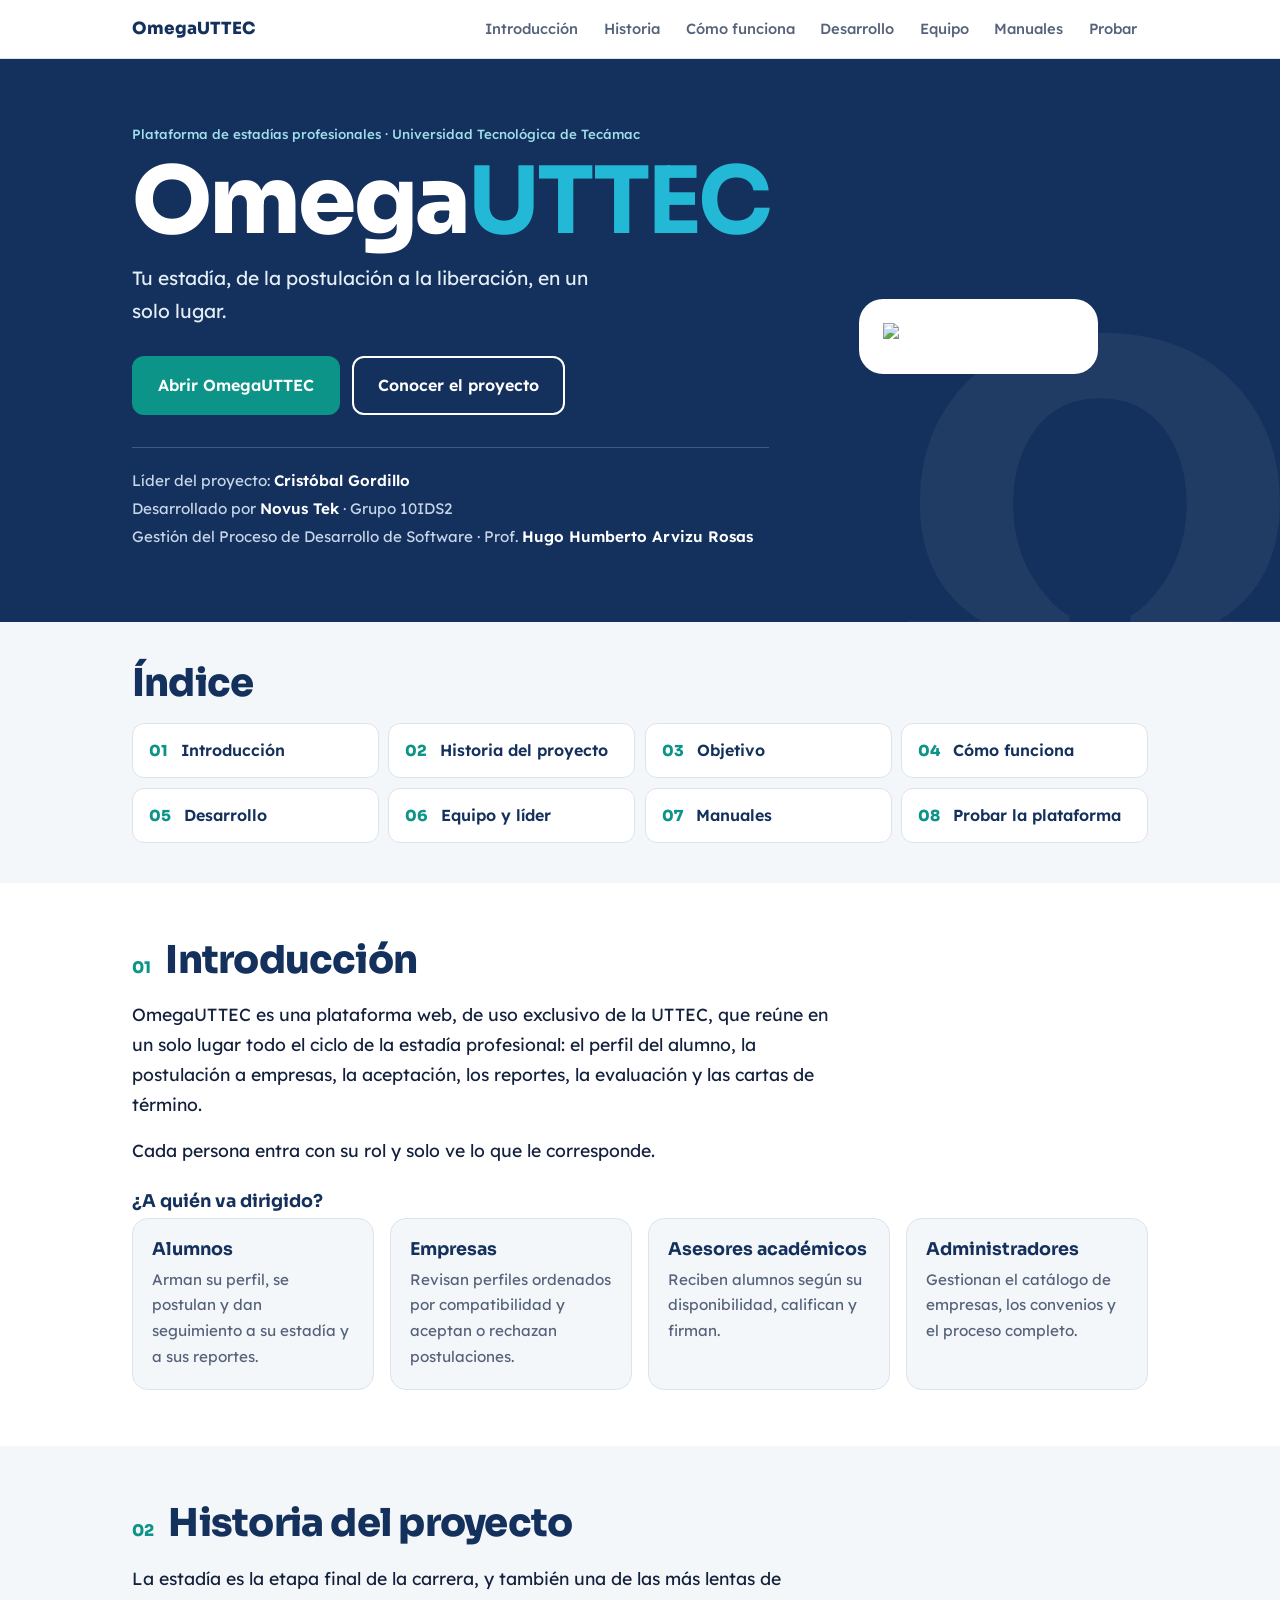
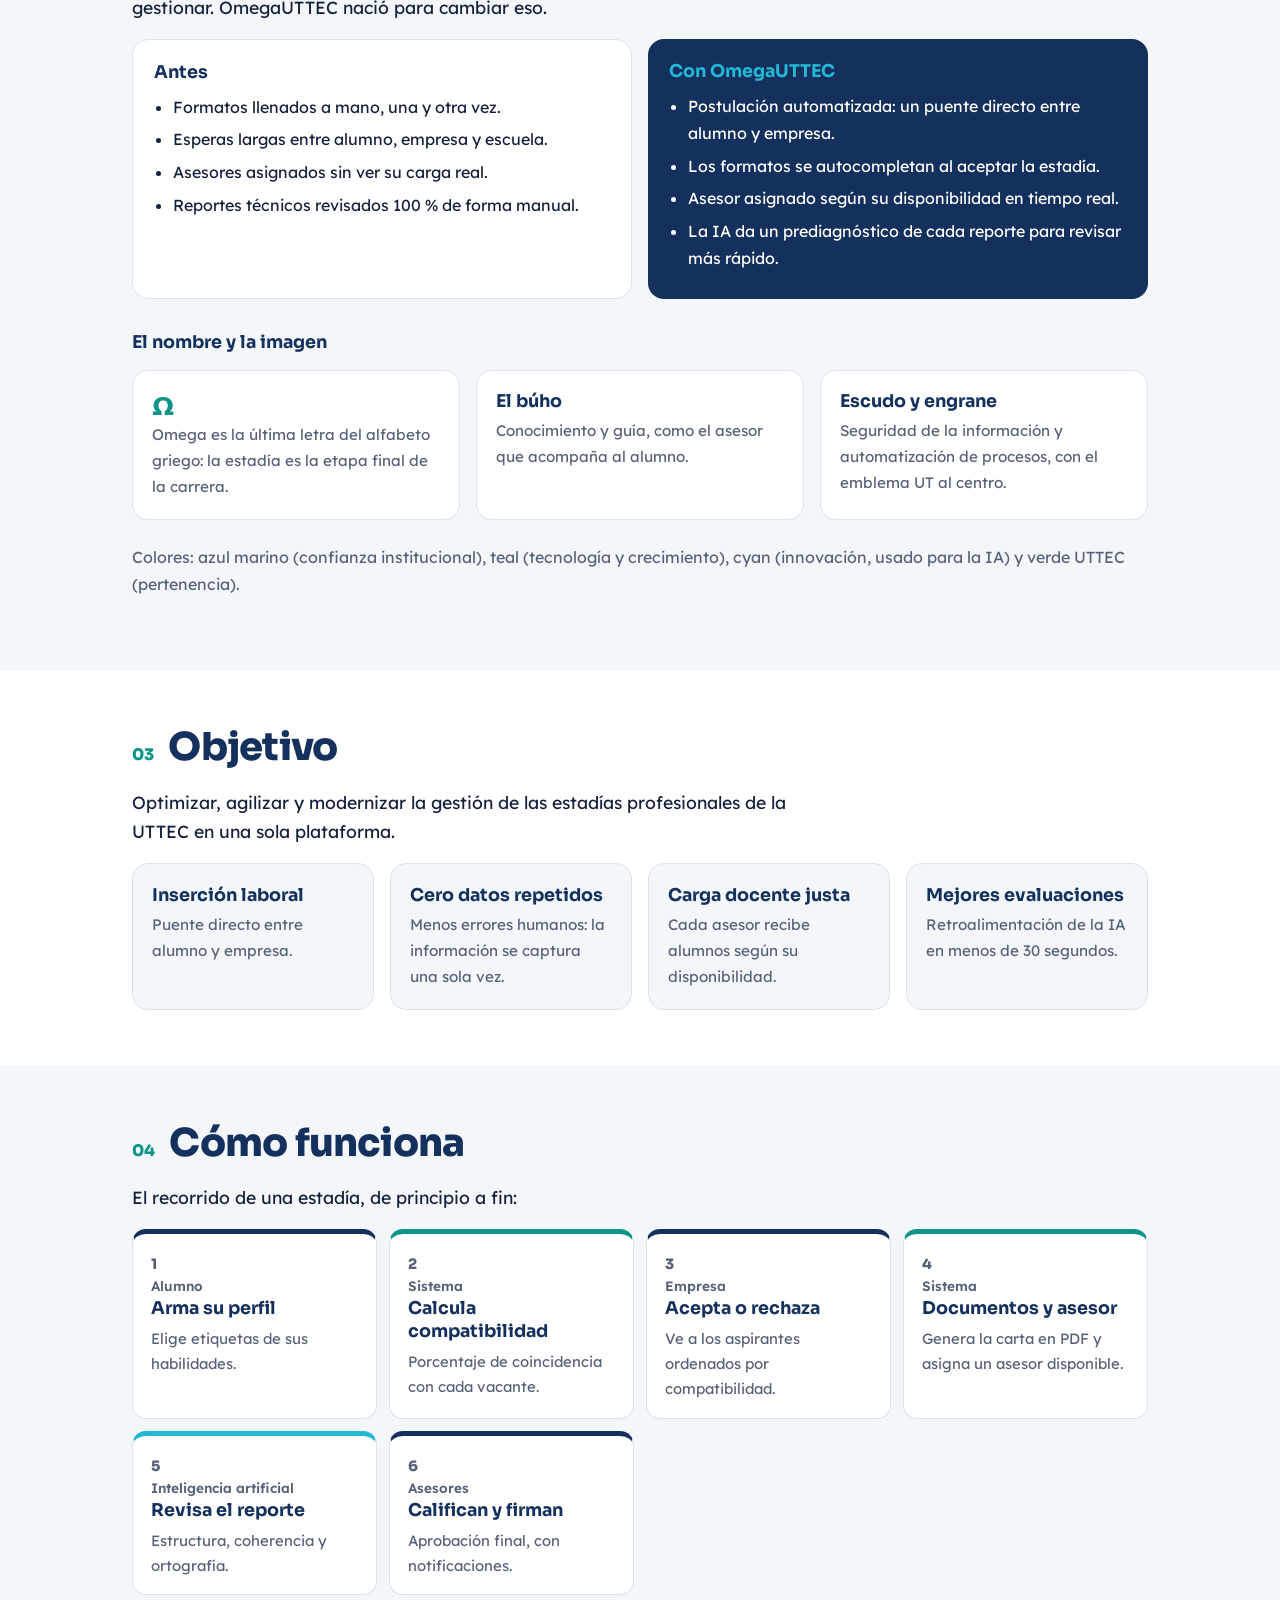
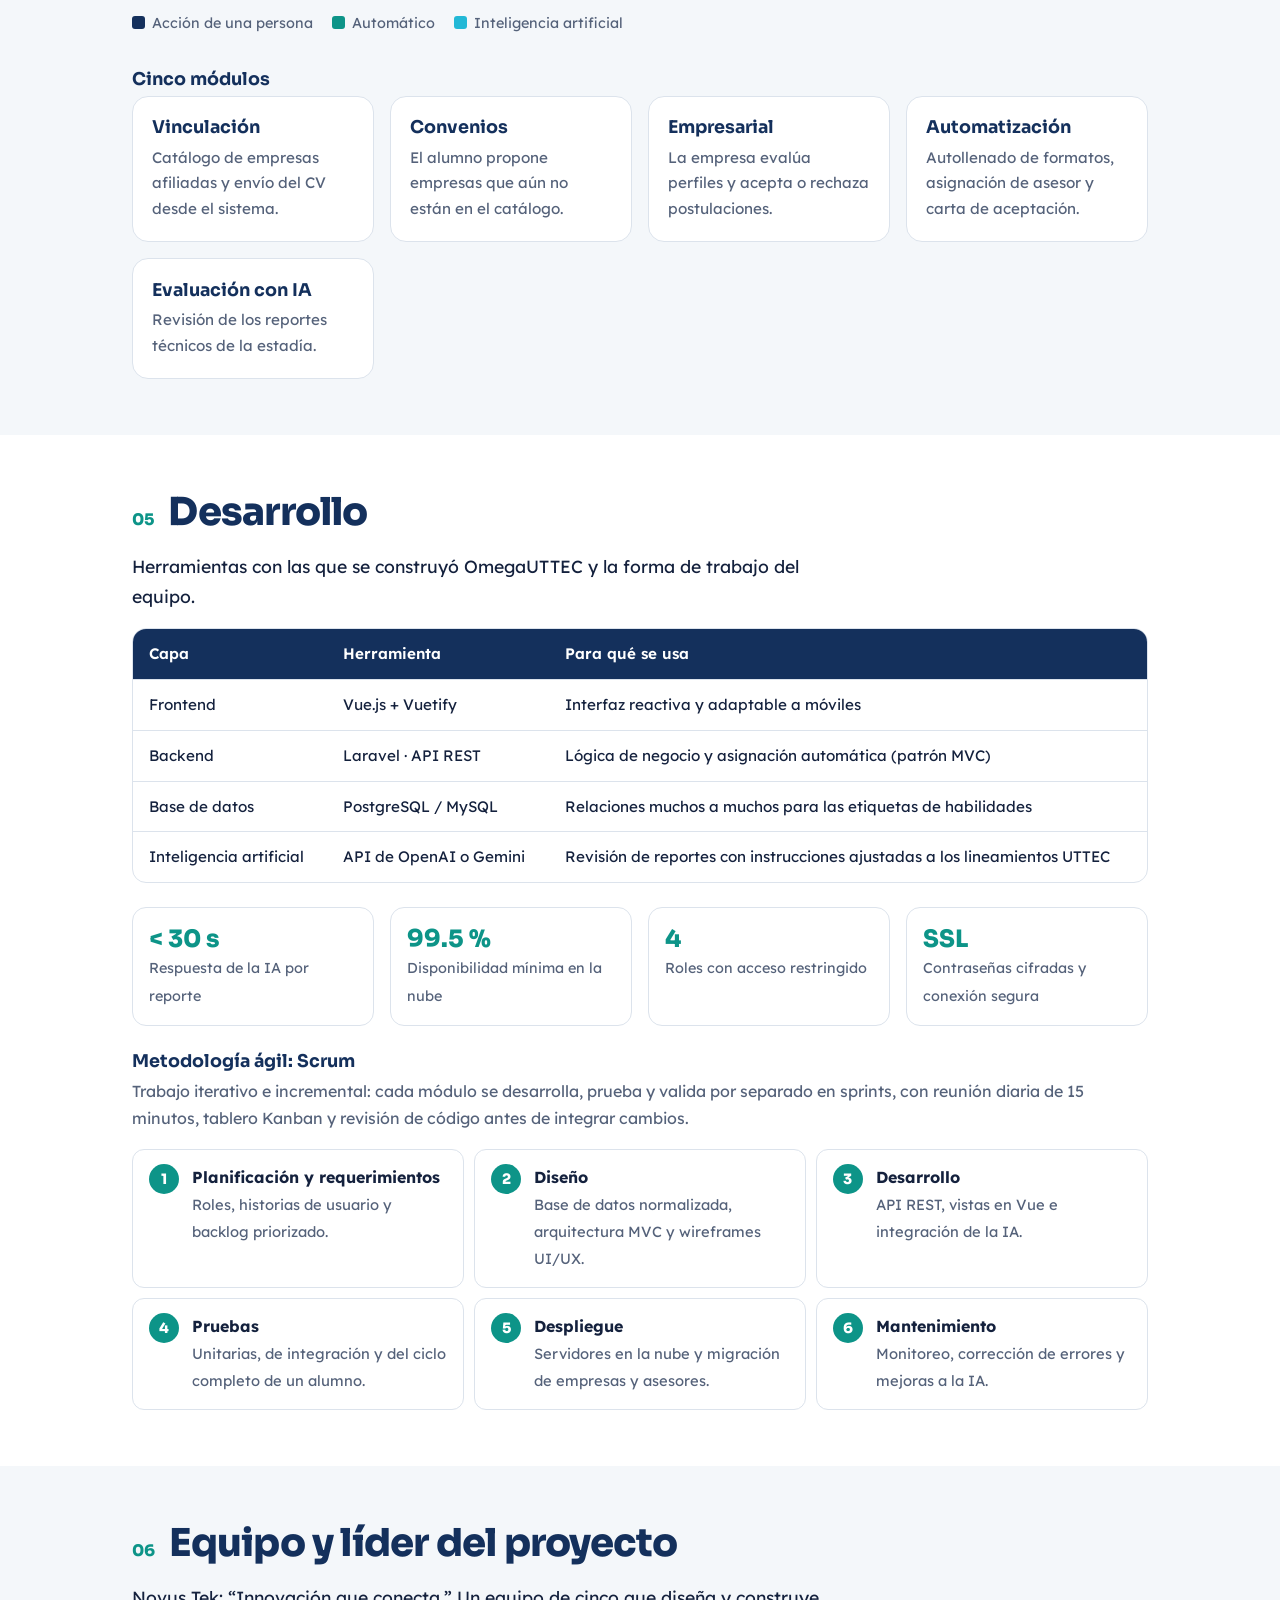
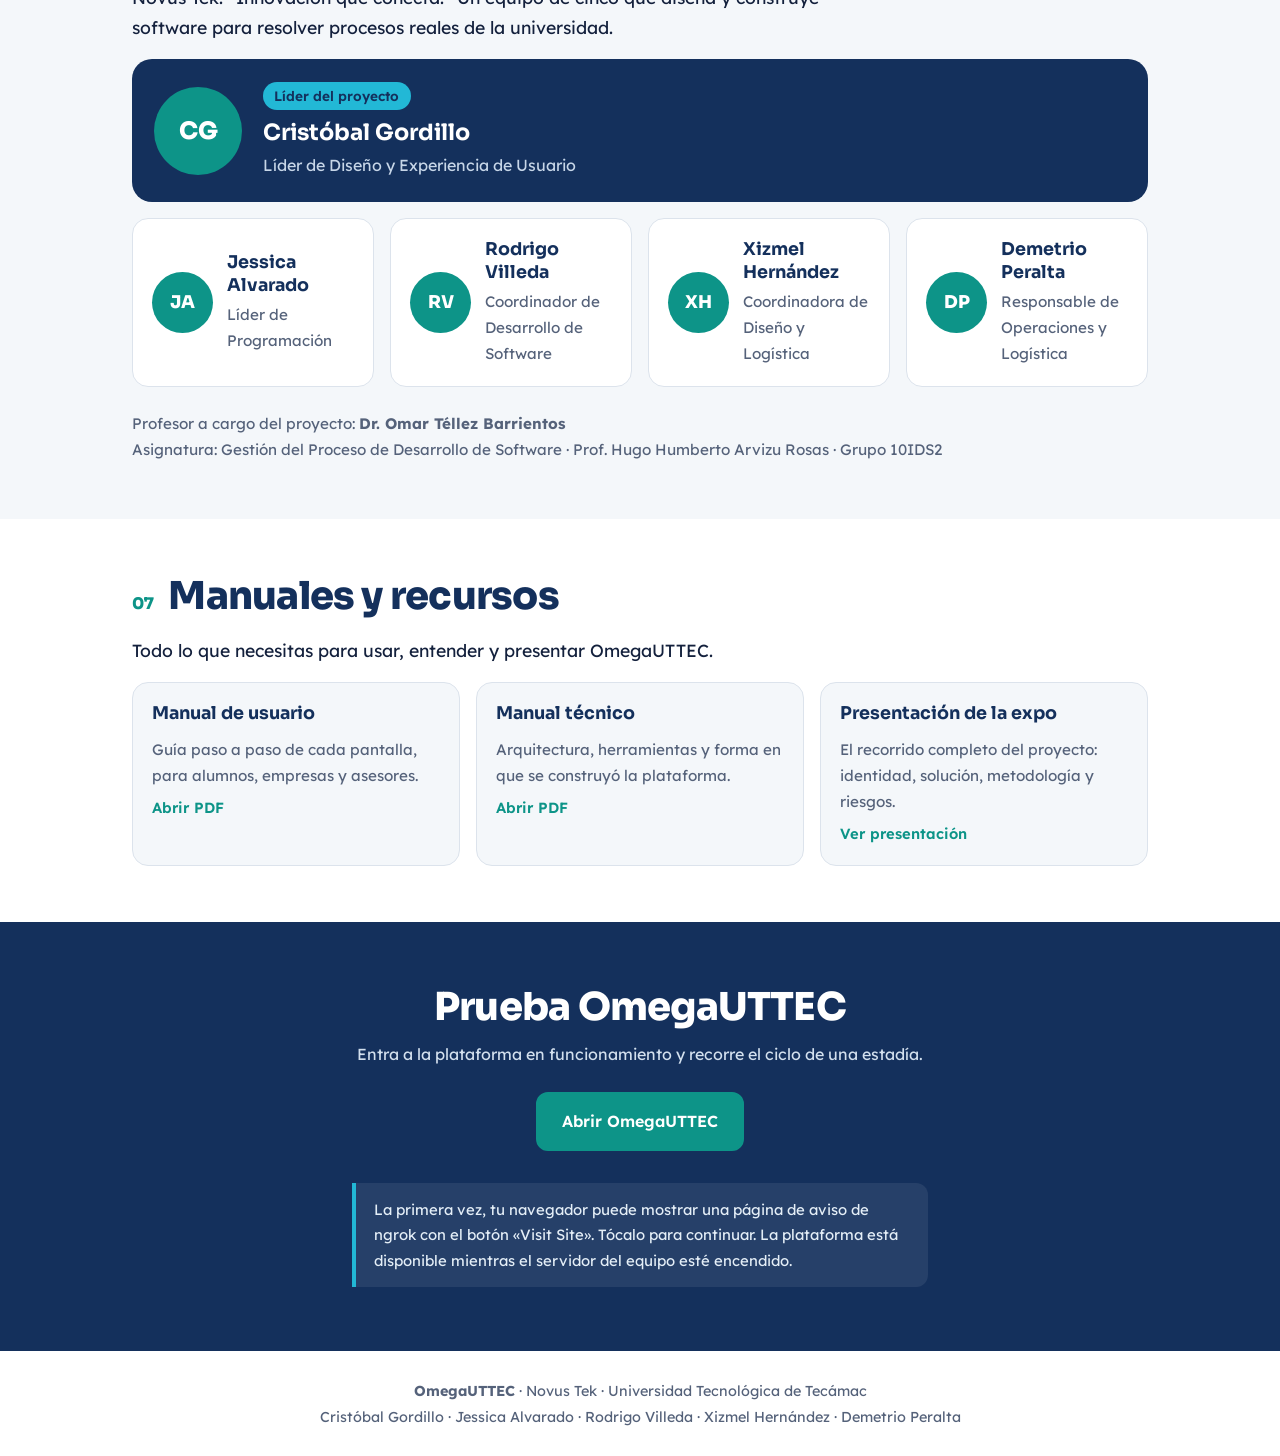
==== index.html @ 1be3c727 "actualizar" ====
<!DOCTYPE html>
<html lang="es">
<head>
<meta charset="utf-8">
<meta name="viewport" content="width=device-width, initial-scale=1">
<title>OmegaUTTEC · Plataforma de estadías profesionales</title>
<meta name="description" content="OmegaUTTEC: plataforma web que lleva la estadía profesional de la UTTEC de la postulación a la liberación. Conoce el proyecto, al equipo Novus Tek y los manuales.">
<link rel="preconnect" href="https://fonts.googleapis.com">
<link rel="preconnect" href="https://fonts.gstatic.com" crossorigin>
<link rel="stylesheet" href="https://fonts.googleapis.com/css2?family=Sora:wght@500;700;800&family=Lexend:wght@400;500;600&display=swap">
<style>
:root{--navy:#14305C;--teal:#0D9488;--cyan:#22B8D6;--green:#3F9A3A;--bg:#F4F7FA;--ink:#14213D;--mut:#55627A;--line:#DCE3EC;
--sora:"Sora","Trebuchet MS",system-ui,sans-serif;--lex:"Lexend",system-ui,-apple-system,"Segoe UI",sans-serif}
*{box-sizing:border-box}
html{scroll-behavior:smooth;scroll-padding-top:4.5rem}
body{margin:0;background:var(--bg);color:var(--ink);font:400 1rem/1.7 var(--lex)}
img{max-width:100%}
a{color:var(--teal)}
:focus-visible{outline:3px solid var(--cyan);outline-offset:3px;border-radius:6px}
.wrap{max-width:66rem;margin:0 auto;padding:0 1.25rem}

/* Barra */
.bar{position:sticky;top:0;z-index:20;background:#fff;border-bottom:1px solid var(--line)}
.bar .wrap{display:flex;align-items:center;gap:1.25rem;height:3.6rem}
.brand{display:flex;align-items:center;gap:.6rem;font:800 1.05rem var(--sora);color:var(--navy);text-decoration:none;flex:none}
.brand img{width:2rem;height:2rem;object-fit:contain}
.bar nav{display:flex;gap:.2rem;overflow-x:auto;scrollbar-width:none;margin-left:auto}
.bar nav::-webkit-scrollbar{display:none}
.bar nav a{white-space:nowrap;text-decoration:none;color:var(--mut);font-weight:500;font-size:.92rem;padding:.4rem .7rem;border-radius:8px}
.bar nav a:hover{background:var(--bg);color:var(--navy)}

/* Portada */
.hero{position:relative;overflow:hidden;background:var(--navy);color:#fff;padding:4rem 0 4.5rem}
.hero::before{content:"Ω";position:absolute;right:-.05em;bottom:-.3em;font:800 min(80vw,30rem)/1 var(--sora);color:#fff;opacity:.05;pointer-events:none}
.hero .wrap{position:relative;display:grid;gap:2.5rem;grid-template-columns:1.4fr 1fr;align-items:center}
.hero small{display:block;color:#9FDDEA;font-weight:500;margin-bottom:.8rem}
.hero h1{font:800 clamp(3rem,10vw,5.8rem)/.95 var(--sora);letter-spacing:-.03em;margin:0 0 1rem}
.hero h1 b{color:var(--cyan)}
.hero p.s{font-size:1.2rem;max-width:30rem;margin:0 0 1.8rem;color:#E4EEF7}
.btns{display:flex;flex-wrap:wrap;gap:.75rem}
.btn{display:inline-block;padding:.85rem 1.5rem;border-radius:12px;font-weight:600;text-decoration:none;border:2px solid #fff;color:#fff}
.btn.p{background:var(--teal);border-color:var(--teal)}
.btn:hover{background:#fff;color:var(--navy);border-color:#fff}
.btn.p:hover{background:#12B5A5;color:#fff;border-color:#12B5A5}
.logo{background:#fff;border-radius:24px;padding:1.5rem;display:grid;place-items:center;max-width:20rem;justify-self:center}
.logo img{width:100%;height:auto}
.meta{display:grid;gap:.15rem;margin:2rem 0 0;padding-top:1.25rem;border-top:1px solid rgba(255,255,255,.2);font-size:.95rem;color:#C7D6E8}
.meta b{color:#fff;font-weight:600}
@media(max-width:46rem){.hero .wrap{grid-template-columns:1fr}.logo{max-width:11rem;order:-1;justify-self:start}}

/* Secciones */
section{padding:3.5rem 0}
section:nth-of-type(even){background:#fff}
.h{display:flex;align-items:baseline;gap:.9rem;margin-bottom:1.2rem}
.h i{font:800 1rem var(--sora);color:var(--teal);font-style:normal;flex:none}
h2{font:800 clamp(1.7rem,5vw,2.4rem)/1.1 var(--sora);letter-spacing:-.02em;margin:0;color:var(--navy)}
h3{font:700 1.1rem/1.3 var(--sora);margin:0 0 .35rem;color:var(--navy)}
p{margin:0 0 1rem}
.lead{font-size:1.1rem;max-width:44rem}
.note{background:#E6F6F4;border-left:4px solid var(--teal);padding:.9rem 1.1rem;border-radius:0 12px 12px 0;max-width:44rem}
.grid{display:grid;gap:1rem;grid-template-columns:repeat(auto-fit,minmax(15rem,1fr))}
.card{background:#fff;border:1px solid var(--line);border-radius:16px;padding:1.2rem}
section:nth-of-type(even) .card{background:var(--bg)}
.card p{margin:0;color:var(--mut);font-size:.95rem}

/* Índice */
.idx{display:grid;gap:.6rem;grid-template-columns:repeat(auto-fit,minmax(14rem,1fr));list-style:none;margin:0;padding:0}
.idx a{display:flex;gap:.8rem;align-items:center;background:#fff;border:1px solid var(--line);border-radius:12px;padding:.8rem 1rem;text-decoration:none;color:var(--navy);font-weight:600}
.idx a b{font:800 .95rem var(--sora);color:var(--teal)}
.idx a:hover{border-color:var(--teal)}

/* Antes vs OmegaUTTEC */
.vs{display:grid;gap:1rem;grid-template-columns:1fr 1fr}
.vs>div{border-radius:16px;padding:1.3rem}
.vs ul{margin:.6rem 0 0;padding-left:1.2rem}.vs li{margin:.35rem 0}
.hoy{background:#fff;border:1px solid var(--line)}
.con{background:var(--navy);color:#fff}.con h3{color:var(--cyan)}
@media(max-width:46rem){.vs{grid-template-columns:1fr}}
.sym{display:grid;gap:1rem;grid-template-columns:repeat(auto-fit,minmax(15rem,1fr));margin-top:1rem}
.sym b{display:block;font:800 1.6rem var(--sora);color:var(--teal)}

/* Flujo */
.flow{list-style:none;margin:0;padding:0;display:grid;gap:.75rem;grid-template-columns:repeat(auto-fit,minmax(15rem,1fr));counter-reset:f}
.flow li{counter-increment:f;background:#fff;border:1px solid var(--line);border-top:5px solid var(--navy);border-radius:14px;padding:1rem 1.1rem}
.flow li.a{border-top-color:var(--teal)}.flow li.i{border-top-color:var(--cyan)}
.flow li::before{content:counter(f);font:800 .9rem var(--sora);color:var(--mut)}
.flow b{display:block;font:600 .85rem var(--lex);color:var(--mut)}
.flow h3{margin-top:.2rem}.flow p{margin:0;font-size:.93rem;color:var(--mut)}
.key{display:flex;flex-wrap:wrap;gap:1.2rem;margin:1rem 0 2rem;font-size:.9rem;color:var(--mut)}
.key span::before{content:"";display:inline-block;width:.8rem;height:.8rem;border-radius:3px;margin-right:.45rem;background:var(--c);vertical-align:-1px}

/* Tabla */
.tw{overflow-x:auto;border:1px solid var(--line);border-radius:14px;background:#fff}
table{border-collapse:collapse;width:100%;min-width:34rem;font-size:.95rem}
th,td{text-align:left;padding:.75rem 1rem;border-bottom:1px solid var(--line);vertical-align:top}
th{background:var(--navy);color:#fff;font-weight:600}
tr:last-child td{border-bottom:0}
.nf{display:grid;gap:1rem;grid-template-columns:repeat(auto-fit,minmax(10rem,1fr));margin:1.5rem 0}
.nf div{background:#fff;border:1px solid var(--line);border-radius:14px;padding:1rem}
.nf b{display:block;font:800 1.5rem var(--sora);color:var(--teal)}.nf span{font-size:.9rem;color:var(--mut)}
.phases{counter-reset:p;list-style:none;margin:0;padding:0;display:grid;gap:.6rem;grid-template-columns:repeat(auto-fit,minmax(16rem,1fr))}
.phases li{counter-increment:p;display:flex;gap:.8rem;background:#fff;border:1px solid var(--line);border-radius:12px;padding:.9rem 1rem}
.phases li::before{content:counter(p);flex:none;width:1.9rem;height:1.9rem;border-radius:50%;background:var(--teal);color:#fff;display:grid;place-items:center;font:800 .9rem var(--sora)}
.phases b{display:block}.phases span{font-size:.92rem;color:var(--mut)}

/* Equipo */
.lead-card{display:flex;gap:1.3rem;align-items:center;background:var(--navy);color:#fff;border-radius:20px;padding:1.4rem;margin-bottom:1rem}
.lead-card h3{color:#fff;font-size:1.4rem}.lead-card p{margin:0;color:#C7D6E8}
.lead-card em{font-style:normal;display:inline-block;background:var(--cyan);color:var(--navy);font-weight:600;font-size:.85rem;padding:.15rem .7rem;border-radius:999px;margin-bottom:.5rem}
.ph{position:relative;flex:none;width:5.5rem;height:5.5rem;border-radius:50%;overflow:hidden;background:var(--teal);display:grid;place-items:center;font:800 1.5rem var(--sora);color:#fff}
.ph img{position:absolute;inset:0;width:100%;height:100%;object-fit:cover}
.mem{display:flex;gap:.9rem;align-items:center}.mem .ph{width:3.8rem;height:3.8rem;font-size:1.1rem}
.inst{display:flex;flex-wrap:wrap;gap:1.5rem;align-items:center;margin-top:1.5rem;color:var(--mut);font-size:.95rem}
.inst img{height:3.2rem;width:auto;border-radius:8px}
@media(max-width:34rem){.lead-card{flex-direction:column;align-items:flex-start}}

/* Manuales y CTA */
.man{display:flex;flex-direction:column;gap:.4rem;text-decoration:none;color:inherit}
.man:hover{border-color:var(--teal)}
.man span{color:var(--teal);font-weight:600;font-size:.92rem}
.cta{background:var(--navy);color:#fff;text-align:center;padding:4rem 0}
.cta h2{color:#fff;margin-bottom:.8rem}.cta p{max-width:36rem;margin:0 auto 1.5rem;color:#D3E0EE}
.cta .btns{justify-content:center}
.cta .note{background:rgba(255,255,255,.08);border-color:var(--cyan);color:#E4EEF7;margin:2rem auto 0;text-align:left;font-size:.93rem}
footer{padding:1.6rem 0;font-size:.9rem;color:var(--mut);text-align:center;background:#fff}
footer p{margin:.1rem 0}
@media(prefers-reduced-motion:reduce){html{scroll-behavior:auto}}
</style>
</head>
<body>

<header class="bar">
  <div class="wrap">
    <a class="brand" href="#inicio"><img src="expo/img/omega.png" alt="" onerror="this.remove()">OmegaUTTEC</a>
    <nav aria-label="Secciones">
      <a href="#introduccion">Introducción</a><a href="#historia">Historia</a><a href="#funciona">Cómo funciona</a>
      <a href="#desarrollo">Desarrollo</a><a href="#equipo">Equipo</a><a href="#manuales">Manuales</a><a href="#probar">Probar</a>
    </nav>
  </div>
</header>

<div class="hero" id="inicio">
  <div class="wrap">
    <div>
      <small>Plataforma de estadías profesionales · Universidad Tecnológica de Tecámac</small>
      <h1>Omega<b>UTTEC</b></h1>
      <p class="s">Tu estadía, de la postulación a la liberación, en un solo lugar.</p>
      <div class="btns">
        <a class="btn p" href="https://blemish-symptom-lumber.ngrok-free.dev" target="_blank" rel="noopener">Abrir OmegaUTTEC</a>
        <a class="btn" href="#introduccion">Conocer el proyecto</a>
      </div>
      <div class="meta">
        <span>Líder del proyecto: <b>Cristóbal Gordillo</b></span>
        <span>Desarrollado por <b>Novus Tek</b> · Grupo 10IDS2</span>
        <span>Gestión del Proceso de Desarrollo de Software · Prof. <b>Hugo Humberto Arvizu Rosas</b></span>
      </div>
    </div>
    <div class="logo"><img src="expo/img/omega.png" alt="Logo de OmegaUTTEC"></div>
  </div>
</div>

<main>
<section id="indice" style="padding:2.5rem 0">
  <div class="wrap">
    <div class="h"><h2>Índice</h2></div>
    <ol class="idx">
      <li><a href="#introduccion"><b>01</b>Introducción</a></li>
      <li><a href="#historia"><b>02</b>Historia del proyecto</a></li>
      <li><a href="#objetivo"><b>03</b>Objetivo</a></li>
      <li><a href="#funciona"><b>04</b>Cómo funciona</a></li>
      <li><a href="#desarrollo"><b>05</b>Desarrollo</a></li>
      <li><a href="#equipo"><b>06</b>Equipo y líder</a></li>
      <li><a href="#manuales"><b>07</b>Manuales</a></li>
      <li><a href="#probar"><b>08</b>Probar la plataforma</a></li>
    </ol>
  </div>
</section>

<section id="introduccion">
  <div class="wrap">
    <div class="h"><i>01</i><h2>Introducción</h2></div>
    <p class="lead">OmegaUTTEC es una plataforma web, de uso exclusivo de la UTTEC, que reúne en un solo lugar todo el ciclo de la estadía profesional: el perfil del alumno, la postulación a empresas, la aceptación, los reportes, la evaluación y las cartas de término.</p>
    <p class="lead">Cada persona entra con su rol y solo ve lo que le corresponde.</p>
    <h3 style="margin-top:1.5rem">¿A quién va dirigido?</h3>
    <div class="grid">
      <div class="card"><h3>Alumnos</h3><p>Arman su perfil, se postulan y dan seguimiento a su estadía y a sus reportes.</p></div>
      <div class="card"><h3>Empresas</h3><p>Revisan perfiles ordenados por compatibilidad y aceptan o rechazan postulaciones.</p></div>
      <div class="card"><h3>Asesores académicos</h3><p>Reciben alumnos según su disponibilidad, califican y firman.</p></div>
      <div class="card"><h3>Administradores</h3><p>Gestionan el catálogo de empresas, los convenios y el proceso completo.</p></div>
    </div>
  </div>
</section>

<section id="historia">
  <div class="wrap">
    <div class="h"><i>02</i><h2>Historia del proyecto</h2></div>
    <p class="lead">La estadía es la etapa final de la carrera, y también una de las más lentas de gestionar. OmegaUTTEC nació para cambiar eso.</p>
    <div class="vs">
      <div class="hoy"><h3>Antes</h3><ul>
        <li>Formatos llenados a mano, una y otra vez.</li>
        <li>Esperas largas entre alumno, empresa y escuela.</li>
        <li>Asesores asignados sin ver su carga real.</li>
        <li>Reportes técnicos revisados 100 % de forma manual.</li></ul></div>
      <div class="con"><h3>Con OmegaUTTEC</h3><ul>
        <li>Postulación automatizada: un puente directo entre alumno y empresa.</li>
        <li>Los formatos se autocompletan al aceptar la estadía.</li>
        <li>Asesor asignado según su disponibilidad en tiempo real.</li>
        <li>La IA da un prediagnóstico de cada reporte para revisar más rápido.</li></ul></div>
    </div>
    <h3 style="margin-top:2rem">El nombre y la imagen</h3>
    <div class="sym">
      <div class="card"><b>Ω</b><p>Omega es la última letra del alfabeto griego: la estadía es la etapa final de la carrera.</p></div>
      <div class="card"><h3>El búho</h3><p>Conocimiento y guía, como el asesor que acompaña al alumno.</p></div>
      <div class="card"><h3>Escudo y engrane</h3><p>Seguridad de la información y automatización de procesos, con el emblema UT al centro.</p></div>
    </div>
    <p style="margin-top:1.5rem;color:var(--mut)">Colores: azul marino (confianza institucional), teal (tecnología y crecimiento), cyan (innovación, usado para la IA) y verde UTTEC (pertenencia).</p>
  </div>
</section>

<section id="objetivo">
  <div class="wrap">
    <div class="h"><i>03</i><h2>Objetivo</h2></div>
    <p class="lead">Optimizar, agilizar y modernizar la gestión de las estadías profesionales de la UTTEC en una sola plataforma.</p>
    <div class="grid">
      <div class="card"><h3>Inserción laboral</h3><p>Puente directo entre alumno y empresa.</p></div>
      <div class="card"><h3>Cero datos repetidos</h3><p>Menos errores humanos: la información se captura una sola vez.</p></div>
      <div class="card"><h3>Carga docente justa</h3><p>Cada asesor recibe alumnos según su disponibilidad.</p></div>
      <div class="card"><h3>Mejores evaluaciones</h3><p>Retroalimentación de la IA en menos de 30 segundos.</p></div>
    </div>
  </div>
</section>

<section id="funciona">
  <div class="wrap">
    <div class="h"><i>04</i><h2>Cómo funciona</h2></div>
    <p class="lead">El recorrido de una estadía, de principio a fin:</p>
    <ol class="flow">
      <li><b>Alumno</b><h3>Arma su perfil</h3><p>Elige etiquetas de sus habilidades.</p></li>
      <li class="a"><b>Sistema</b><h3>Calcula compatibilidad</h3><p>Porcentaje de coincidencia con cada vacante.</p></li>
      <li><b>Empresa</b><h3>Acepta o rechaza</h3><p>Ve a los aspirantes ordenados por compatibilidad.</p></li>
      <li class="a"><b>Sistema</b><h3>Documentos y asesor</h3><p>Genera la carta en PDF y asigna un asesor disponible.</p></li>
      <li class="i"><b>Inteligencia artificial</b><h3>Revisa el reporte</h3><p>Estructura, coherencia y ortografía.</p></li>
      <li><b>Asesores</b><h3>Califican y firman</h3><p>Aprobación final, con notificaciones.</p></li>
    </ol>
    <div class="key"><span style="--c:var(--navy)">Acción de una persona</span><span style="--c:var(--teal)">Automático</span><span style="--c:var(--cyan)">Inteligencia artificial</span></div>
    <h3>Cinco módulos</h3>
    <div class="grid">
      <div class="card"><h3>Vinculación</h3><p>Catálogo de empresas afiliadas y envío del CV desde el sistema.</p></div>
      <div class="card"><h3>Convenios</h3><p>El alumno propone empresas que aún no están en el catálogo.</p></div>
      <div class="card"><h3>Empresarial</h3><p>La empresa evalúa perfiles y acepta o rechaza postulaciones.</p></div>
      <div class="card"><h3>Automatización</h3><p>Autollenado de formatos, asignación de asesor y carta de aceptación.</p></div>
      <div class="card"><h3>Evaluación con IA</h3><p>Revisión de los reportes técnicos de la estadía.</p></div>
    </div>
  </div>
</section>

<section id="desarrollo">
  <div class="wrap">
    <div class="h"><i>05</i><h2>Desarrollo</h2></div>
    <p class="lead">Herramientas con las que se construyó OmegaUTTEC y la forma de trabajo del equipo.</p>
    <div class="tw"><table>
      <thead><tr><th>Capa</th><th>Herramienta</th><th>Para qué se usa</th></tr></thead>
      <tbody>
        <tr><td>Frontend</td><td>Vue.js + Vuetify</td><td>Interfaz reactiva y adaptable a móviles</td></tr>
        <tr><td>Backend</td><td>Laravel · API REST</td><td>Lógica de negocio y asignación automática (patrón MVC)</td></tr>
        <tr><td>Base de datos</td><td>PostgreSQL / MySQL</td><td>Relaciones muchos a muchos para las etiquetas de habilidades</td></tr>
        <tr><td>Inteligencia artificial</td><td>API de OpenAI o Gemini</td><td>Revisión de reportes con instrucciones ajustadas a los lineamientos UTTEC</td></tr>
      </tbody></table></div>
    <div class="nf">
      <div><b>&lt; 30 s</b><span>Respuesta de la IA por reporte</span></div>
      <div><b>99.5 %</b><span>Disponibilidad mínima en la nube</span></div>
      <div><b>4</b><span>Roles con acceso restringido</span></div>
      <div><b>SSL</b><span>Contraseñas cifradas y conexión segura</span></div>
    </div>
    <h3>Metodología ágil: Scrum</h3>
    <p style="color:var(--mut)">Trabajo iterativo e incremental: cada módulo se desarrolla, prueba y valida por separado en sprints, con reunión diaria de 15 minutos, tablero Kanban y revisión de código antes de integrar cambios.</p>
    <ol class="phases">
      <li><div><b>Planificación y requerimientos</b><span>Roles, historias de usuario y backlog priorizado.</span></div></li>
      <li><div><b>Diseño</b><span>Base de datos normalizada, arquitectura MVC y wireframes UI/UX.</span></div></li>
      <li><div><b>Desarrollo</b><span>API REST, vistas en Vue e integración de la IA.</span></div></li>
      <li><div><b>Pruebas</b><span>Unitarias, de integración y del ciclo completo de un alumno.</span></div></li>
      <li><div><b>Despliegue</b><span>Servidores en la nube y migración de empresas y asesores.</span></div></li>
      <li><div><b>Mantenimiento</b><span>Monitoreo, corrección de errores y mejoras a la IA.</span></div></li>
    </ol>
  </div>
</section>

<section id="equipo">
  <div class="wrap">
    <div class="h"><i>06</i><h2>Equipo y líder del proyecto</h2></div>
    <p class="lead">Novus Tek: “Innovación que conecta.” Un equipo de cinco que diseña y construye software para resolver procesos reales de la universidad.</p>
    <div class="lead-card">
      <div class="ph"><span>CG</span><img src="expo/img/cristobal.jpg" alt="Cristóbal Gordillo" onerror="this.remove()"></div>
      <div><em>Líder del proyecto</em><h3>Cristóbal Gordillo</h3><p>Líder de Diseño y Experiencia de Usuario</p></div>
    </div>
    <div class="grid">
      <div class="card mem"><div class="ph"><span>JA</span><img src="expo/img/jahzeel.jpg" alt="Jessica Alvarado" onerror="this.remove()"></div><div><h3>Jessica Alvarado</h3><p>Líder de Programación</p></div></div>
      <div class="card mem"><div class="ph"><span>RV</span><img src="expo/img/rodrigo.jpg" alt="Rodrigo Villeda" onerror="this.remove()"></div><div><h3>Rodrigo Villeda</h3><p>Coordinador de Desarrollo de Software</p></div></div>
      <div class="card mem"><div class="ph"><span>XH</span><img src="expo/img/xizmel.jpg" alt="Xizmel Hernández" onerror="this.remove()"></div><div><h3>Xizmel Hernández</h3><p>Coordinadora de Diseño y Logística</p></div></div>
      <div class="card mem"><div class="ph"><span>DP</span><img src="expo/img/demetrio.jpg" alt="Demetrio Peralta" onerror="this.remove()"></div><div><h3>Demetrio Peralta</h3><p>Responsable de Operaciones y Logística</p></div></div>
    </div>
    <div class="inst">
      <img src="expo/img/uttec.jpg" alt="Universidad Tecnológica de Tecámac" onerror="this.remove()">
      <img src="expo/img/novustek.jpg" alt="Novus Tek" onerror="this.remove()">
      <span>Profesor a cargo del proyecto: <b>Dr. Omar Téllez Barrientos</b><br>Asignatura: Gestión del Proceso de Desarrollo de Software · Prof. Hugo Humberto Arvizu Rosas · Grupo 10IDS2</span>
    </div>
  </div>
</section>

<section id="manuales">
  <div class="wrap">
    <div class="h"><i>07</i><h2>Manuales y recursos</h2></div>
    <p class="lead">Todo lo que necesitas para usar, entender y presentar OmegaUTTEC.</p>
    <!-- EDITA: sube tus PDF a la carpeta manuales/ con estos nombres, o cambia los enlaces -->
    <div class="grid">
      <a class="card man" href="manuales/manual-de-usuario.pdf"><h3>Manual de usuario</h3><p>Guía paso a paso de cada pantalla, para alumnos, empresas y asesores.</p><span>Abrir PDF</span></a>
      <a class="card man" href="manuales/manual-tecnico.pdf"><h3>Manual técnico</h3><p>Arquitectura, herramientas y forma en que se construyó la plataforma.</p><span>Abrir PDF</span></a>
      <a class="card man" href="expo/"><h3>Presentación de la expo</h3><p>El recorrido completo del proyecto: identidad, solución, metodología y riesgos.</p><span>Ver presentación</span></a>
    </div>
  </div>
</section>

<section class="cta" id="probar">
  <div class="wrap">
    <h2>Prueba OmegaUTTEC</h2>
    <p>Entra a la plataforma en funcionamiento y recorre el ciclo de una estadía.</p>
    <div class="btns"><a class="btn p" href="https://blemish-symptom-lumber.ngrok-free.dev" target="_blank" rel="noopener">Abrir OmegaUTTEC</a></div>
    <p class="note">La primera vez, tu navegador puede mostrar una página de aviso de ngrok con el botón «Visit Site». Tócalo para continuar. La plataforma está disponible mientras el servidor del equipo esté encendido.</p>
  </div>
</section>
</main>

<footer>
  <p><b>OmegaUTTEC</b> · Novus Tek · Universidad Tecnológica de Tecámac</p>
  <p>Cristóbal Gordillo · Jessica Alvarado · Rodrigo Villeda · Xizmel Hernández · Demetrio Peralta</p>
</footer>
</body>
</html>
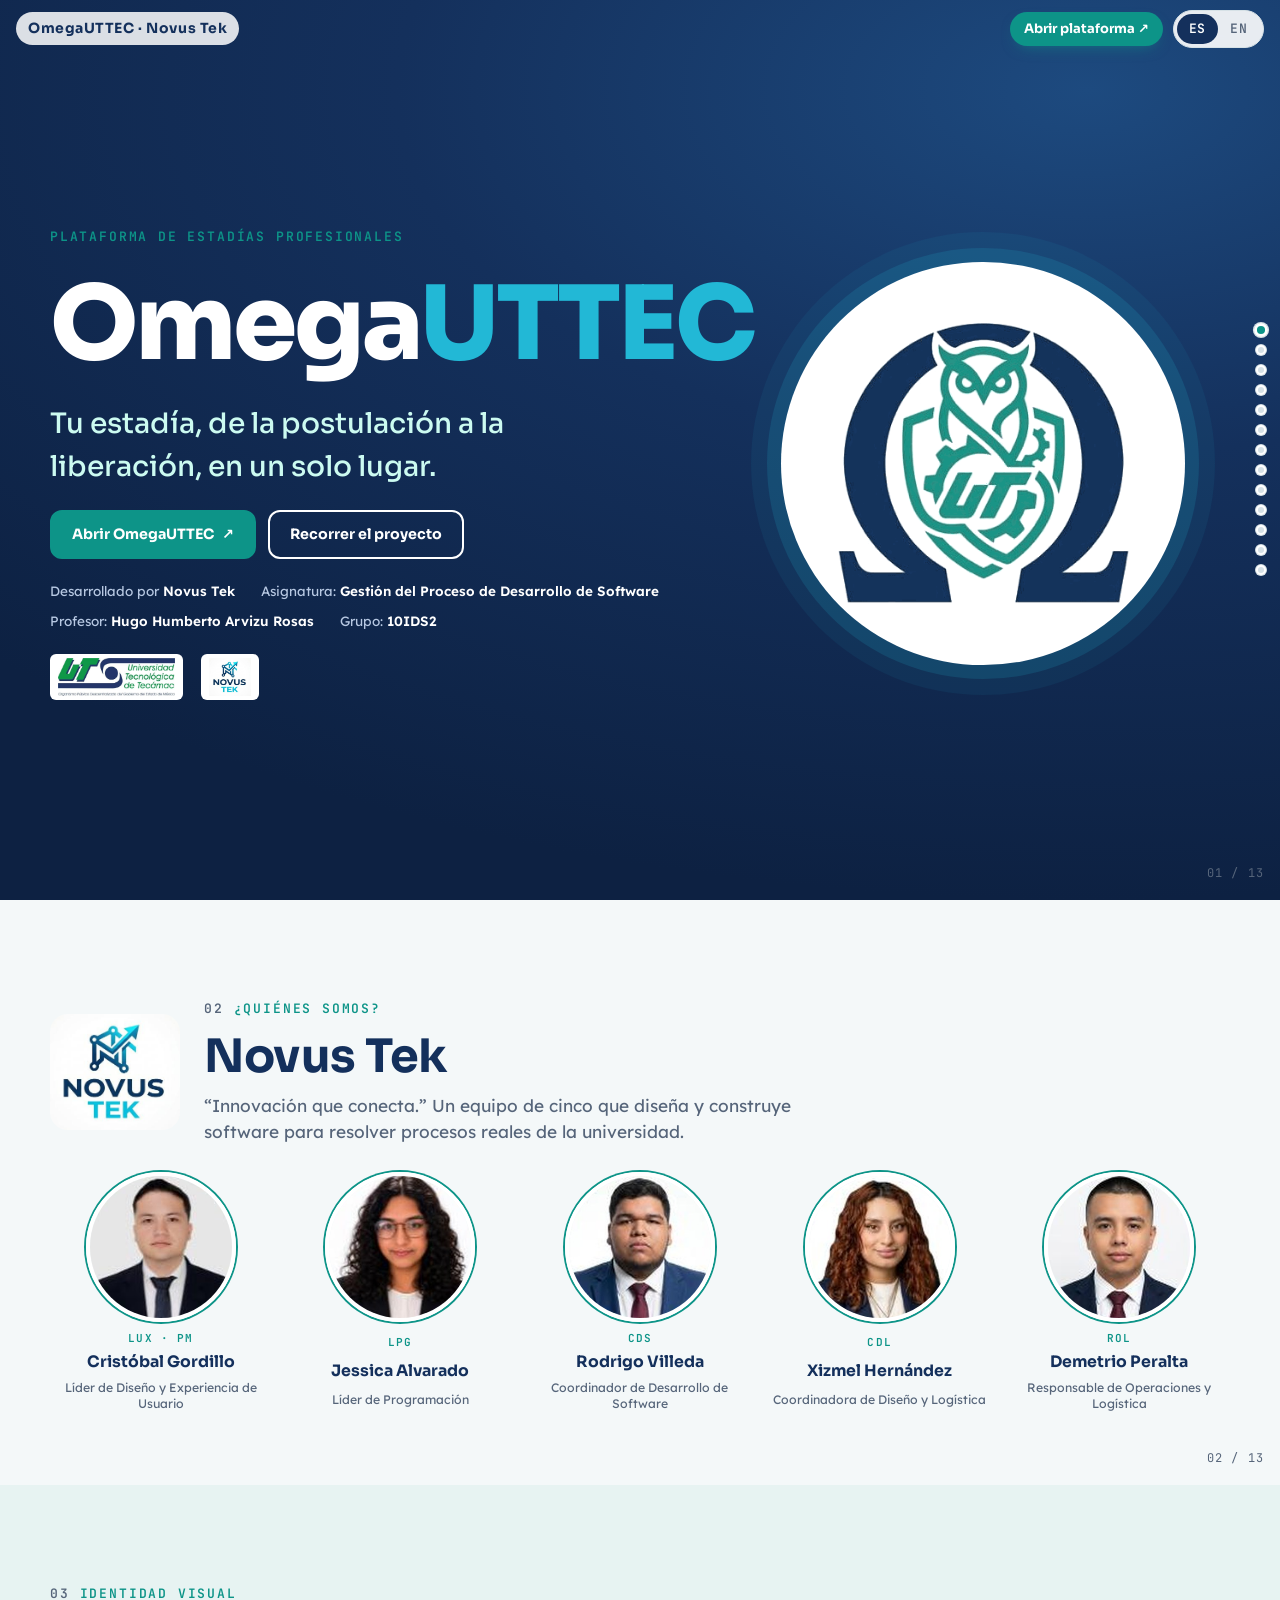
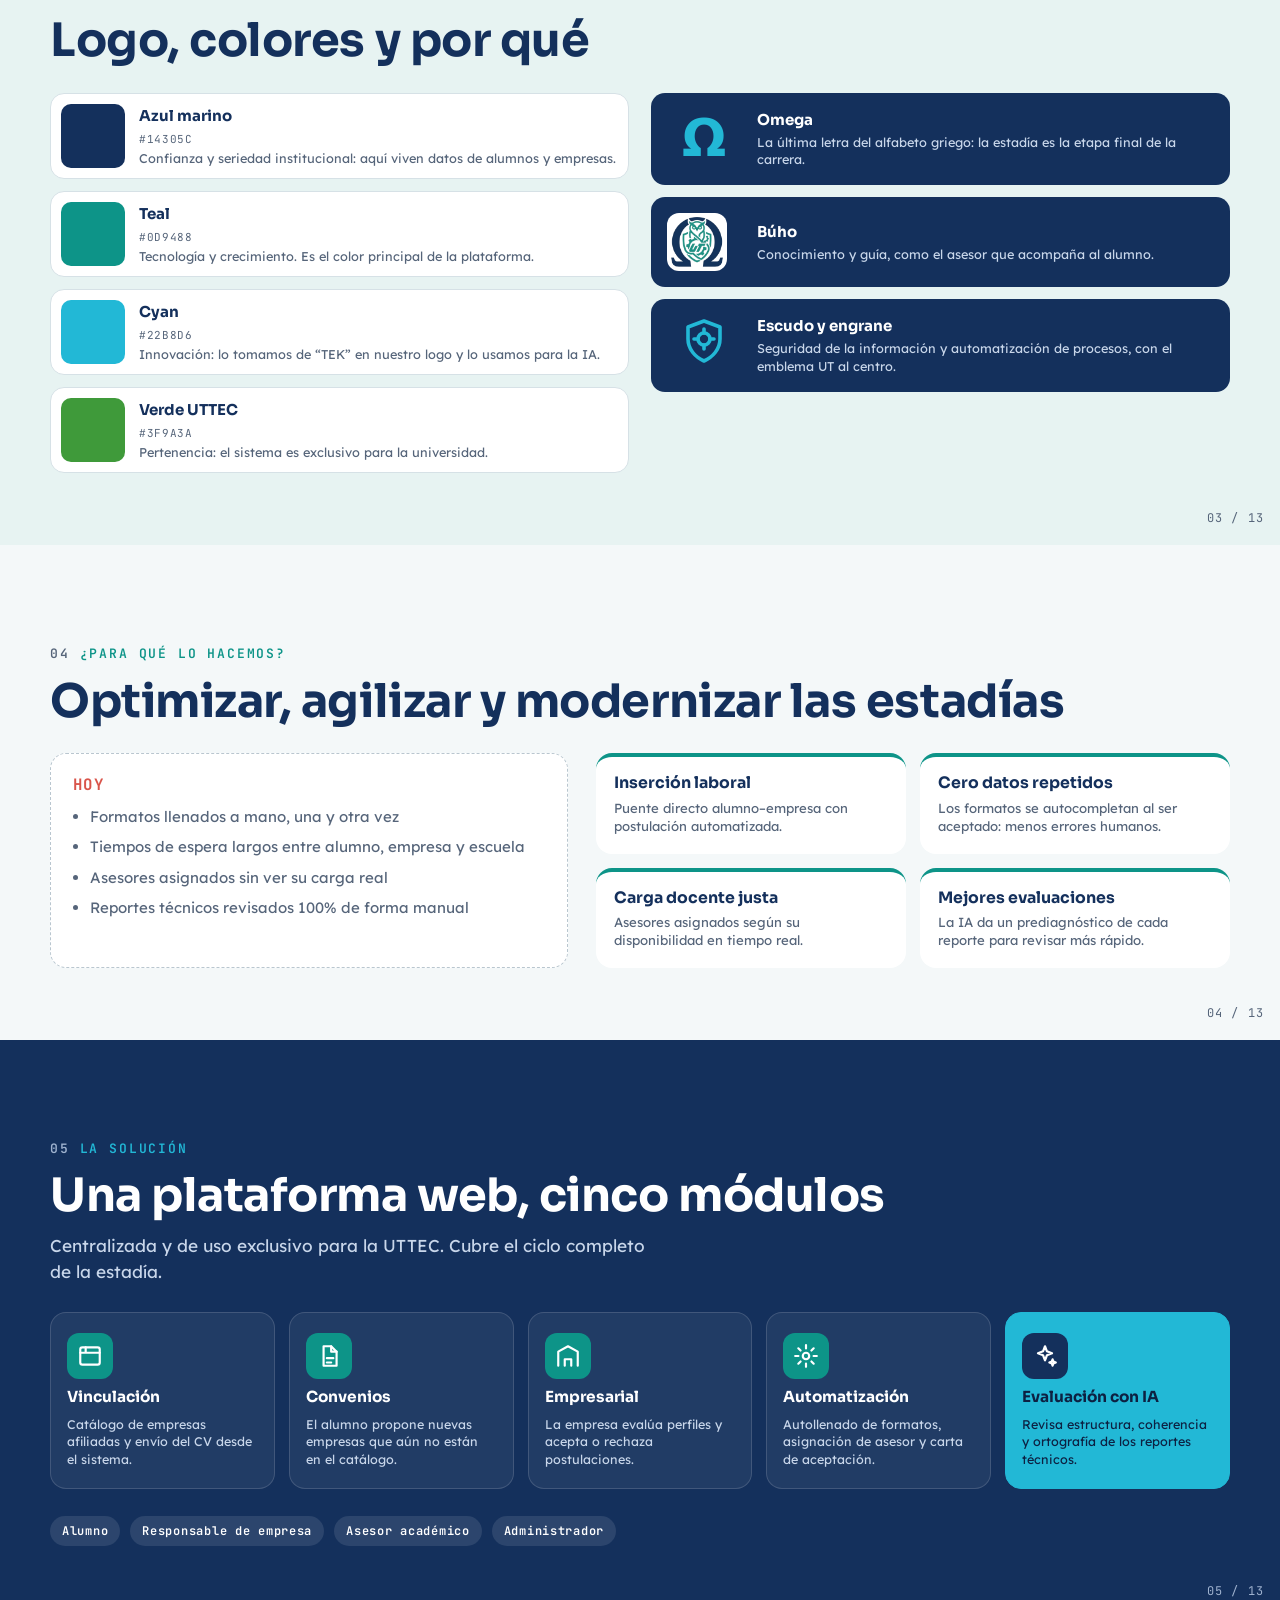
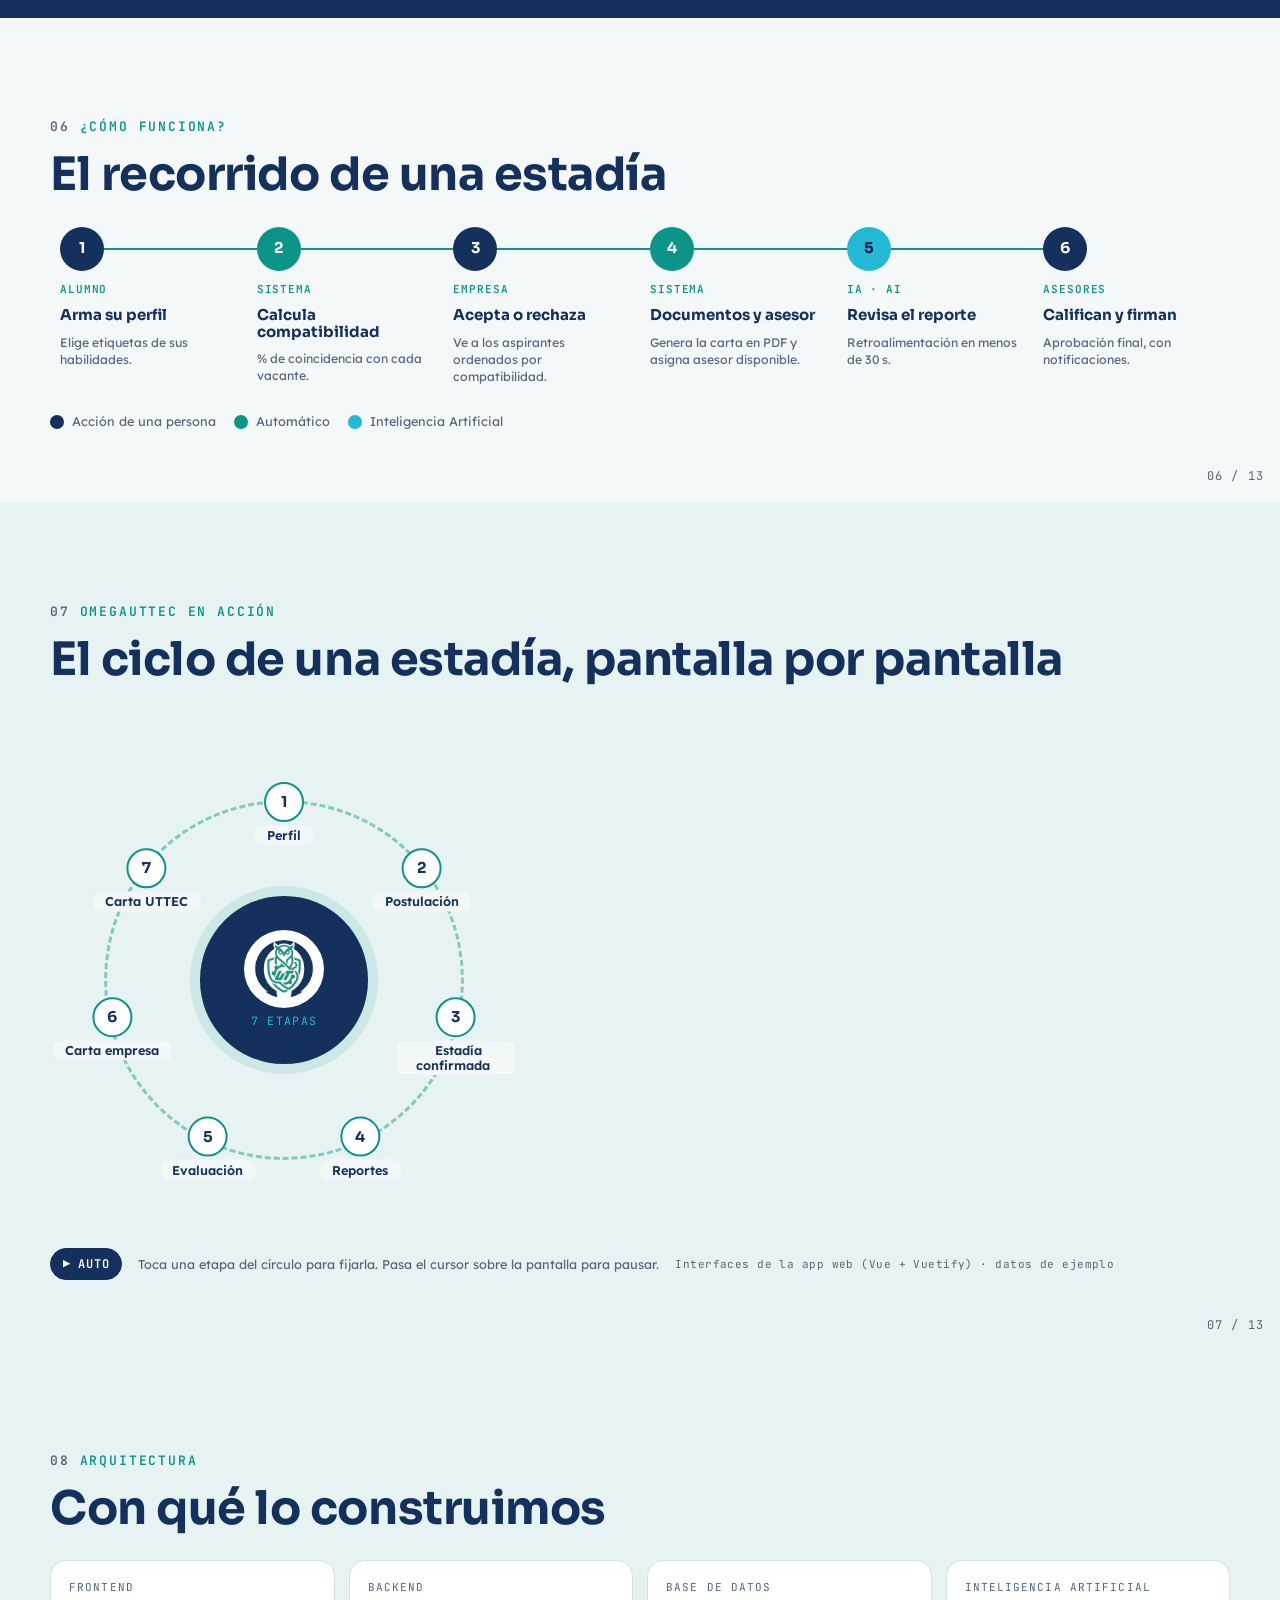
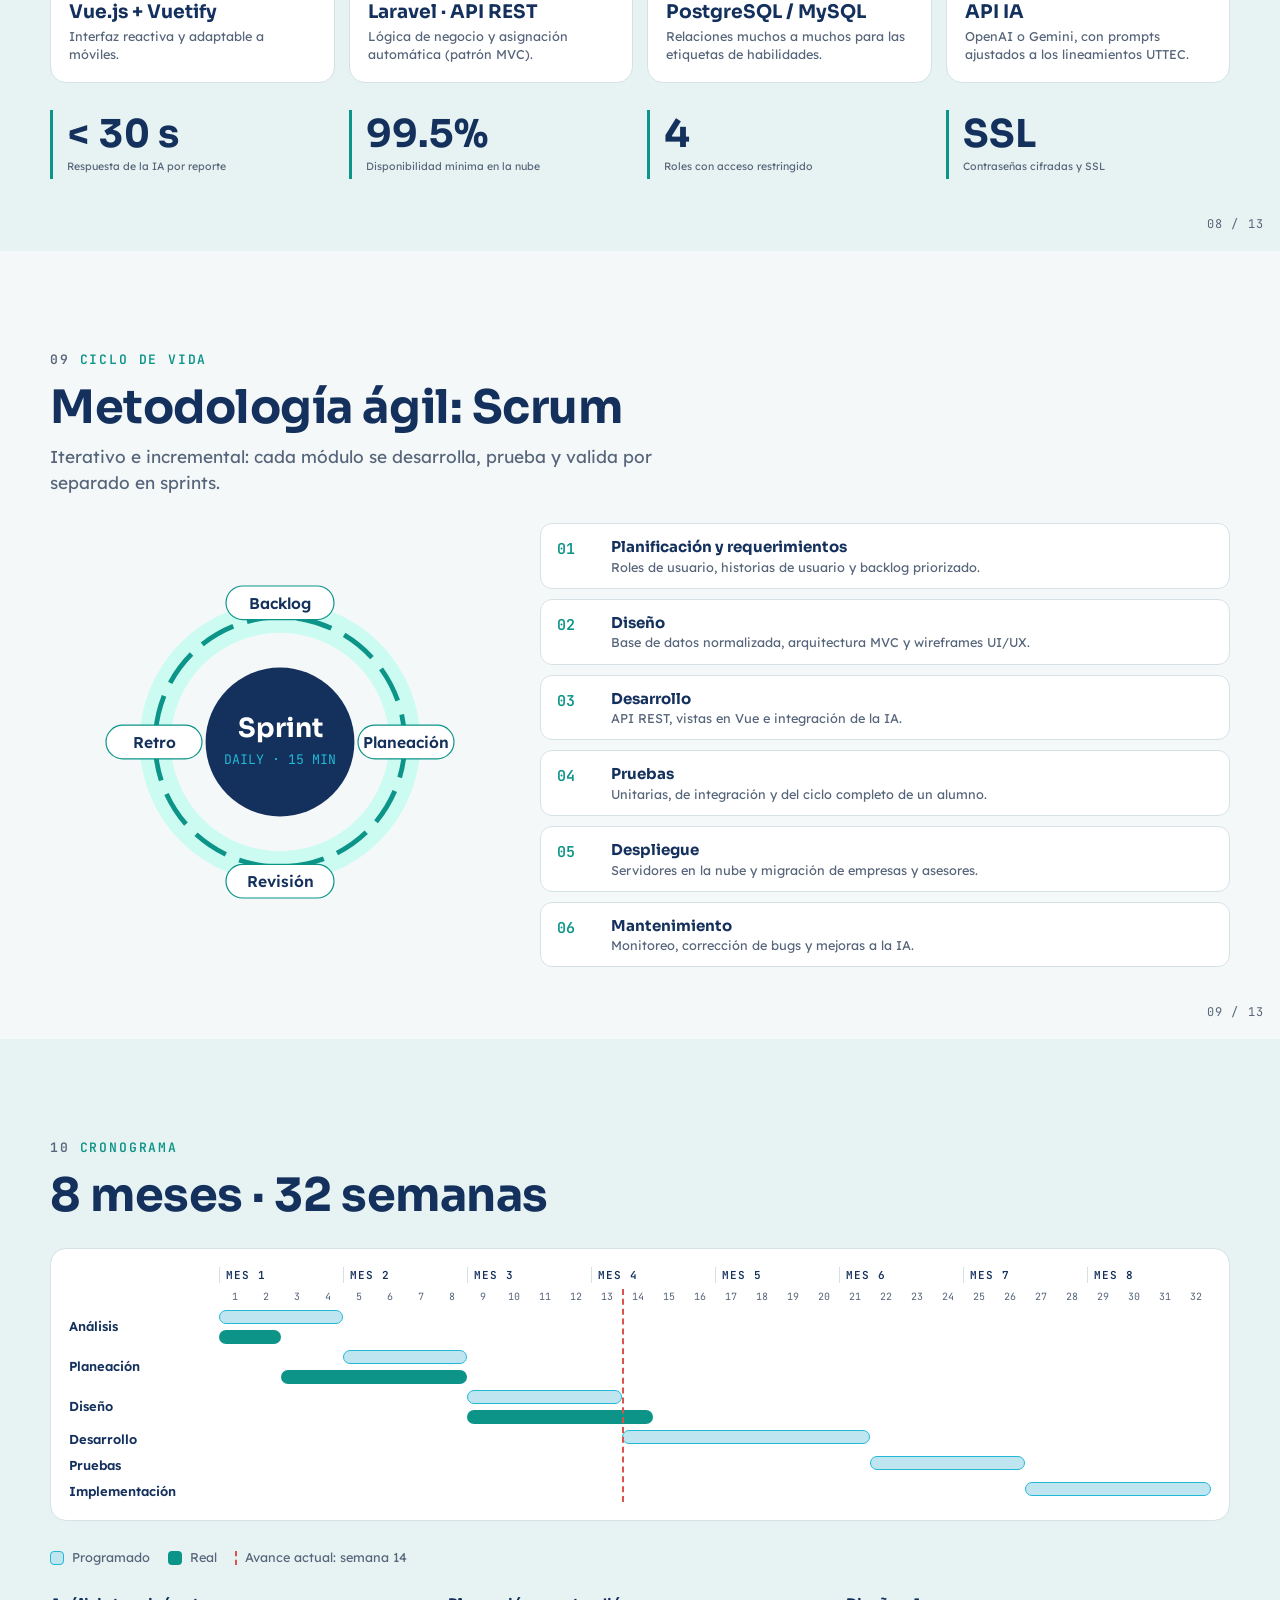
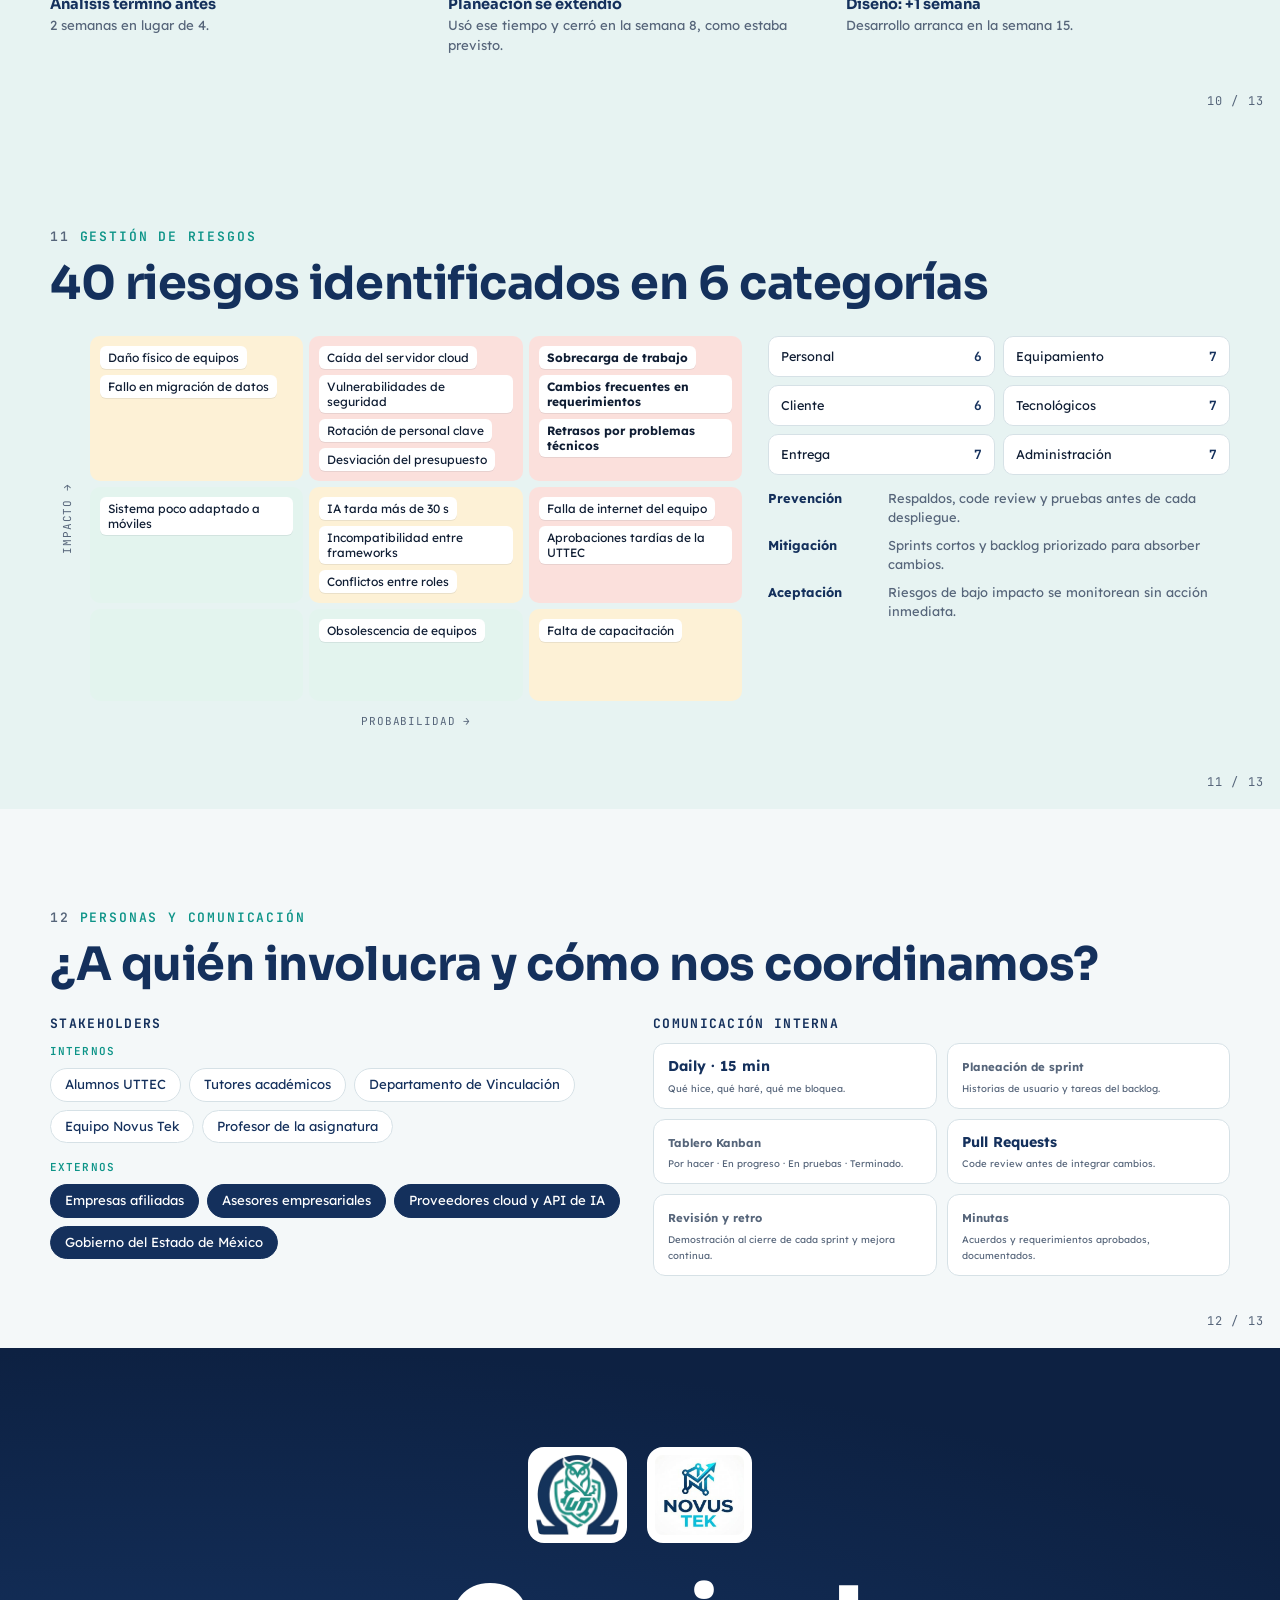
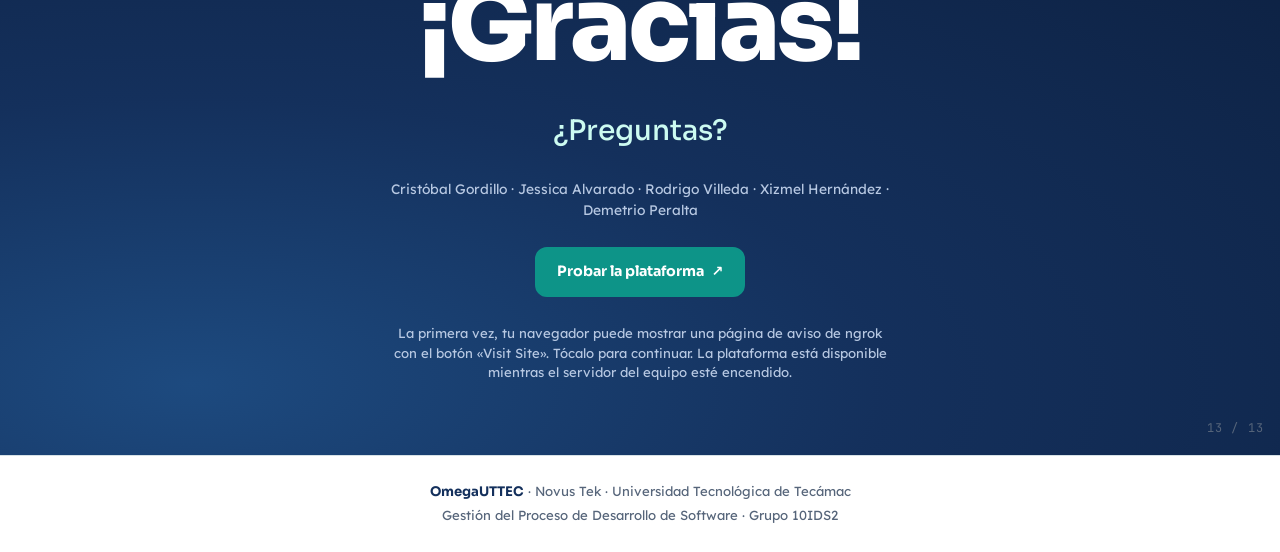
==== commit 3352c804: "Cambios de Omega Se cambio la información de Omega para su expo" ====
--- a/index.html
+++ b/index.html
@@ -1,338 +1,571 @@
-<!DOCTYPE html>
+<!doctype html>
 <html lang="es">
 <head>
 <meta charset="utf-8">
-<meta name="viewport" content="width=device-width, initial-scale=1">
+<meta name="viewport" content="width=device-width, initial-scale=1, viewport-fit=cover">
 <title>OmegaUTTEC · Plataforma de estadías profesionales</title>
-<meta name="description" content="OmegaUTTEC: plataforma web que lleva la estadía profesional de la UTTEC de la postulación a la liberación. Conoce el proyecto, al equipo Novus Tek y los manuales.">
+<meta name="description" content="OmegaUTTEC: plataforma web que lleva la estadía profesional de la UTTEC de la postulación a la liberación. Conoce el proyecto y al equipo Novus Tek.">
+<meta name="theme-color" content="#14305C">
+<meta property="og:title" content="OmegaUTTEC · Plataforma de estadías profesionales">
+<meta property="og:description" content="Tu estadía, de la postulación a la liberación, en un solo lugar.">
+<meta property="og:type" content="website">
+<link rel="icon" href="expo/img/omega-sm.png">
 <link rel="preconnect" href="https://fonts.googleapis.com">
 <link rel="preconnect" href="https://fonts.gstatic.com" crossorigin>
-<link rel="stylesheet" href="https://fonts.googleapis.com/css2?family=Sora:wght@500;700;800&family=Lexend:wght@400;500;600&display=swap">
-<style>
-:root{--navy:#14305C;--teal:#0D9488;--cyan:#22B8D6;--green:#3F9A3A;--bg:#F4F7FA;--ink:#14213D;--mut:#55627A;--line:#DCE3EC;
---sora:"Sora","Trebuchet MS",system-ui,sans-serif;--lex:"Lexend",system-ui,-apple-system,"Segoe UI",sans-serif}
-*{box-sizing:border-box}
-html{scroll-behavior:smooth;scroll-padding-top:4.5rem}
-body{margin:0;background:var(--bg);color:var(--ink);font:400 1rem/1.7 var(--lex)}
-img{max-width:100%}
-a{color:var(--teal)}
-:focus-visible{outline:3px solid var(--cyan);outline-offset:3px;border-radius:6px}
-.wrap{max-width:66rem;margin:0 auto;padding:0 1.25rem}
-
-/* Barra */
-.bar{position:sticky;top:0;z-index:20;background:#fff;border-bottom:1px solid var(--line)}
-.bar .wrap{display:flex;align-items:center;gap:1.25rem;height:3.6rem}
-.brand{display:flex;align-items:center;gap:.6rem;font:800 1.05rem var(--sora);color:var(--navy);text-decoration:none;flex:none}
-.brand img{width:2rem;height:2rem;object-fit:contain}
-.bar nav{display:flex;gap:.2rem;overflow-x:auto;scrollbar-width:none;margin-left:auto}
-.bar nav::-webkit-scrollbar{display:none}
-.bar nav a{white-space:nowrap;text-decoration:none;color:var(--mut);font-weight:500;font-size:.92rem;padding:.4rem .7rem;border-radius:8px}
-.bar nav a:hover{background:var(--bg);color:var(--navy)}
-
-/* Portada */
-.hero{position:relative;overflow:hidden;background:var(--navy);color:#fff;padding:4rem 0 4.5rem}
-.hero::before{content:"Ω";position:absolute;right:-.05em;bottom:-.3em;font:800 min(80vw,30rem)/1 var(--sora);color:#fff;opacity:.05;pointer-events:none}
-.hero .wrap{position:relative;display:grid;gap:2.5rem;grid-template-columns:1.4fr 1fr;align-items:center}
-.hero small{display:block;color:#9FDDEA;font-weight:500;margin-bottom:.8rem}
-.hero h1{font:800 clamp(3rem,10vw,5.8rem)/.95 var(--sora);letter-spacing:-.03em;margin:0 0 1rem}
-.hero h1 b{color:var(--cyan)}
-.hero p.s{font-size:1.2rem;max-width:30rem;margin:0 0 1.8rem;color:#E4EEF7}
-.btns{display:flex;flex-wrap:wrap;gap:.75rem}
-.btn{display:inline-block;padding:.85rem 1.5rem;border-radius:12px;font-weight:600;text-decoration:none;border:2px solid #fff;color:#fff}
-.btn.p{background:var(--teal);border-color:var(--teal)}
-.btn:hover{background:#fff;color:var(--navy);border-color:#fff}
-.btn.p:hover{background:#12B5A5;color:#fff;border-color:#12B5A5}
-.logo{background:#fff;border-radius:24px;padding:1.5rem;display:grid;place-items:center;max-width:20rem;justify-self:center}
-.logo img{width:100%;height:auto}
-.meta{display:grid;gap:.15rem;margin:2rem 0 0;padding-top:1.25rem;border-top:1px solid rgba(255,255,255,.2);font-size:.95rem;color:#C7D6E8}
-.meta b{color:#fff;font-weight:600}
-@media(max-width:46rem){.hero .wrap{grid-template-columns:1fr}.logo{max-width:11rem;order:-1;justify-self:start}}
-
-/* Secciones */
-section{padding:3.5rem 0}
-section:nth-of-type(even){background:#fff}
-.h{display:flex;align-items:baseline;gap:.9rem;margin-bottom:1.2rem}
-.h i{font:800 1rem var(--sora);color:var(--teal);font-style:normal;flex:none}
-h2{font:800 clamp(1.7rem,5vw,2.4rem)/1.1 var(--sora);letter-spacing:-.02em;margin:0;color:var(--navy)}
-h3{font:700 1.1rem/1.3 var(--sora);margin:0 0 .35rem;color:var(--navy)}
-p{margin:0 0 1rem}
-.lead{font-size:1.1rem;max-width:44rem}
-.note{background:#E6F6F4;border-left:4px solid var(--teal);padding:.9rem 1.1rem;border-radius:0 12px 12px 0;max-width:44rem}
-.grid{display:grid;gap:1rem;grid-template-columns:repeat(auto-fit,minmax(15rem,1fr))}
-.card{background:#fff;border:1px solid var(--line);border-radius:16px;padding:1.2rem}
-section:nth-of-type(even) .card{background:var(--bg)}
-.card p{margin:0;color:var(--mut);font-size:.95rem}
-
-/* Índice */
-.idx{display:grid;gap:.6rem;grid-template-columns:repeat(auto-fit,minmax(14rem,1fr));list-style:none;margin:0;padding:0}
-.idx a{display:flex;gap:.8rem;align-items:center;background:#fff;border:1px solid var(--line);border-radius:12px;padding:.8rem 1rem;text-decoration:none;color:var(--navy);font-weight:600}
-.idx a b{font:800 .95rem var(--sora);color:var(--teal)}
-.idx a:hover{border-color:var(--teal)}
-
-/* Antes vs OmegaUTTEC */
-.vs{display:grid;gap:1rem;grid-template-columns:1fr 1fr}
-.vs>div{border-radius:16px;padding:1.3rem}
-.vs ul{margin:.6rem 0 0;padding-left:1.2rem}.vs li{margin:.35rem 0}
-.hoy{background:#fff;border:1px solid var(--line)}
-.con{background:var(--navy);color:#fff}.con h3{color:var(--cyan)}
-@media(max-width:46rem){.vs{grid-template-columns:1fr}}
-.sym{display:grid;gap:1rem;grid-template-columns:repeat(auto-fit,minmax(15rem,1fr));margin-top:1rem}
-.sym b{display:block;font:800 1.6rem var(--sora);color:var(--teal)}
-
-/* Flujo */
-.flow{list-style:none;margin:0;padding:0;display:grid;gap:.75rem;grid-template-columns:repeat(auto-fit,minmax(15rem,1fr));counter-reset:f}
-.flow li{counter-increment:f;background:#fff;border:1px solid var(--line);border-top:5px solid var(--navy);border-radius:14px;padding:1rem 1.1rem}
-.flow li.a{border-top-color:var(--teal)}.flow li.i{border-top-color:var(--cyan)}
-.flow li::before{content:counter(f);font:800 .9rem var(--sora);color:var(--mut)}
-.flow b{display:block;font:600 .85rem var(--lex);color:var(--mut)}
-.flow h3{margin-top:.2rem}.flow p{margin:0;font-size:.93rem;color:var(--mut)}
-.key{display:flex;flex-wrap:wrap;gap:1.2rem;margin:1rem 0 2rem;font-size:.9rem;color:var(--mut)}
-.key span::before{content:"";display:inline-block;width:.8rem;height:.8rem;border-radius:3px;margin-right:.45rem;background:var(--c);vertical-align:-1px}
-
-/* Tabla */
-.tw{overflow-x:auto;border:1px solid var(--line);border-radius:14px;background:#fff}
-table{border-collapse:collapse;width:100%;min-width:34rem;font-size:.95rem}
-th,td{text-align:left;padding:.75rem 1rem;border-bottom:1px solid var(--line);vertical-align:top}
-th{background:var(--navy);color:#fff;font-weight:600}
-tr:last-child td{border-bottom:0}
-.nf{display:grid;gap:1rem;grid-template-columns:repeat(auto-fit,minmax(10rem,1fr));margin:1.5rem 0}
-.nf div{background:#fff;border:1px solid var(--line);border-radius:14px;padding:1rem}
-.nf b{display:block;font:800 1.5rem var(--sora);color:var(--teal)}.nf span{font-size:.9rem;color:var(--mut)}
-.phases{counter-reset:p;list-style:none;margin:0;padding:0;display:grid;gap:.6rem;grid-template-columns:repeat(auto-fit,minmax(16rem,1fr))}
-.phases li{counter-increment:p;display:flex;gap:.8rem;background:#fff;border:1px solid var(--line);border-radius:12px;padding:.9rem 1rem}
-.phases li::before{content:counter(p);flex:none;width:1.9rem;height:1.9rem;border-radius:50%;background:var(--teal);color:#fff;display:grid;place-items:center;font:800 .9rem var(--sora)}
-.phases b{display:block}.phases span{font-size:.92rem;color:var(--mut)}
-
-/* Equipo */
-.lead-card{display:flex;gap:1.3rem;align-items:center;background:var(--navy);color:#fff;border-radius:20px;padding:1.4rem;margin-bottom:1rem}
-.lead-card h3{color:#fff;font-size:1.4rem}.lead-card p{margin:0;color:#C7D6E8}
-.lead-card em{font-style:normal;display:inline-block;background:var(--cyan);color:var(--navy);font-weight:600;font-size:.85rem;padding:.15rem .7rem;border-radius:999px;margin-bottom:.5rem}
-.ph{position:relative;flex:none;width:5.5rem;height:5.5rem;border-radius:50%;overflow:hidden;background:var(--teal);display:grid;place-items:center;font:800 1.5rem var(--sora);color:#fff}
-.ph img{position:absolute;inset:0;width:100%;height:100%;object-fit:cover}
-.mem{display:flex;gap:.9rem;align-items:center}.mem .ph{width:3.8rem;height:3.8rem;font-size:1.1rem}
-.inst{display:flex;flex-wrap:wrap;gap:1.5rem;align-items:center;margin-top:1.5rem;color:var(--mut);font-size:.95rem}
-.inst img{height:3.2rem;width:auto;border-radius:8px}
-@media(max-width:34rem){.lead-card{flex-direction:column;align-items:flex-start}}
-
-/* Manuales y CTA */
-.man{display:flex;flex-direction:column;gap:.4rem;text-decoration:none;color:inherit}
-.man:hover{border-color:var(--teal)}
-.man span{color:var(--teal);font-weight:600;font-size:.92rem}
-.cta{background:var(--navy);color:#fff;text-align:center;padding:4rem 0}
-.cta h2{color:#fff;margin-bottom:.8rem}.cta p{max-width:36rem;margin:0 auto 1.5rem;color:#D3E0EE}
-.cta .btns{justify-content:center}
-.cta .note{background:rgba(255,255,255,.08);border-color:var(--cyan);color:#E4EEF7;margin:2rem auto 0;text-align:left;font-size:.93rem}
-footer{padding:1.6rem 0;font-size:.9rem;color:var(--mut);text-align:center;background:#fff}
-footer p{margin:.1rem 0}
-@media(prefers-reduced-motion:reduce){html{scroll-behavior:auto}}
-</style>
+<link rel="stylesheet" href="https://fonts.googleapis.com/css2?family=Sora:wght@500;600;700;800&family=Lexend:wght@400;500;600&family=JetBrains+Mono:wght@500;600&display=swap">
+<link rel="stylesheet" href="styles.css">
 </head>
 <body>
 
-<header class="bar">
-  <div class="wrap">
-    <a class="brand" href="#inicio"><img src="expo/img/omega.png" alt="" onerror="this.remove()">OmegaUTTEC</a>
-    <nav aria-label="Secciones">
-      <a href="#introduccion">Introducción</a><a href="#historia">Historia</a><a href="#funciona">Cómo funciona</a>
-      <a href="#desarrollo">Desarrollo</a><a href="#equipo">Equipo</a><a href="#manuales">Manuales</a><a href="#probar">Probar</a>
-    </nav>
+<!-- Cambio de idioma: solo CSS (radio + :checked) -->
+<input class="lang-radio" type="radio" name="lang" id="l-es" checked aria-label="Español">
+<input class="lang-radio" type="radio" name="lang" id="l-en" aria-label="English">
+
+<div class="progress" aria-hidden="true"><span></span></div>
+
+<header class="topbar">
+  <a class="brand-mini" href="#inicio">OmegaUTTEC · Novus Tek</a>
+  <div class="top-right">
+    <a class="top-cta" href="https://blemish-symptom-lumber.ngrok-free.dev" target="_blank" rel="noopener">Abrir plataforma ↗</a>
+    <div class="lang-switch">
+      <label for="l-es">ES</label>
+      <label for="l-en">EN</label>
+    </div>
   </div>
 </header>
 
-<div class="hero" id="inicio">
-  <div class="wrap">
-    <div>
-      <small>Plataforma de estadías profesionales · Universidad Tecnológica de Tecámac</small>
+<nav class="dots" aria-label="Secciones">
+  <a href="#inicio" title="Inicio"><span>Inicio</span></a>
+  <a href="#equipo" title="Equipo"><span>Equipo</span></a>
+  <a href="#identidad" title="Identidad"><span>Identidad</span></a>
+  <a href="#problema" title="Problema"><span>Problema</span></a>
+  <a href="#solucion" title="Solución"><span>Solución</span></a>
+  <a href="#flujo" title="Flujo"><span>Flujo</span></a>
+  <a href="#ciclo" title="Ciclo OmegaUTTEC"><span>Ciclo OmegaUTTEC</span></a>
+  <a href="#tecnologia" title="Tecnología"><span>Tecnología</span></a>
+  <a href="#metodologia" title="Metodología"><span>Metodología</span></a>
+  <a href="#cronograma" title="Cronograma"><span>Cronograma</span></a>
+  <a href="#riesgos" title="Riesgos"><span>Riesgos</span></a>
+  <a href="#stakeholders" title="Stakeholders"><span>Stakeholders</span></a>
+  <a href="#cierre" title="Cierre"><span>Cierre</span></a>
+</nav>
+
+<main>
+
+<!-- 1 · PORTADA -->
+<section class="slide hero" id="inicio">
+  <div class="wrap">
+    <div style="display:grid;gap:22px">
+      <p class="kicker"><span class="t" lang="es">Plataforma de estadías profesionales</span><span class="t" lang="en">Professional internship platform</span></p>
       <h1>Omega<b>UTTEC</b></h1>
-      <p class="s">Tu estadía, de la postulación a la liberación, en un solo lugar.</p>
+      <p class="slogan"><span class="t" lang="es">Tu estadía, de la postulación a la liberación, en un solo lugar.</span><span class="t" lang="en">Your internship, from application to sign-off, in one place.</span></p>
       <div class="btns">
-        <a class="btn p" href="https://blemish-symptom-lumber.ngrok-free.dev" target="_blank" rel="noopener">Abrir OmegaUTTEC</a>
-        <a class="btn" href="#introduccion">Conocer el proyecto</a>
-      </div>
-      <div class="meta">
-        <span>Líder del proyecto: <b>Cristóbal Gordillo</b></span>
-        <span>Desarrollado por <b>Novus Tek</b> · Grupo 10IDS2</span>
-        <span>Gestión del Proceso de Desarrollo de Software · Prof. <b>Hugo Humberto Arvizu Rosas</b></span>
-      </div>
-    </div>
-    <div class="logo"><img src="expo/img/omega.png" alt="Logo de OmegaUTTEC"></div>
-  </div>
+        <a class="btn p" href="https://blemish-symptom-lumber.ngrok-free.dev" target="_blank" rel="noopener"><span class="t" lang="es">Abrir OmegaUTTEC</span><span class="t" lang="en">Open OmegaUTTEC</span> ↗</a>
+        <a class="btn" href="#equipo"><span class="t" lang="es">Recorrer el proyecto</span><span class="t" lang="en">Tour the project</span></a>
+      </div>
+      <div class="hero-meta">
+        <span><span class="t" lang="es">Desarrollado por</span><span class="t" lang="en">Built by</span> <strong>Novus Tek</strong></span>
+        <span><span class="t" lang="es">Asignatura</span><span class="t" lang="en">Course</span>: <strong><span class="t" lang="es">Gestión del Proceso de Desarrollo de Software</span><span class="t" lang="en">Software Development Process Management</span></strong></span>
+        <span><span class="t" lang="es">Profesor</span><span class="t" lang="en">Professor</span>: <strong>Hugo Humberto Arvizu Rosas</strong></span>
+        <span><span class="t" lang="es">Grupo</span><span class="t" lang="en">Group</span>: <strong>10IDS2</strong></span>
+      </div>
+      <div class="hero-foot">
+        <img src="expo/img/uttec.jpg" alt="Universidad Tecnológica de Tecámac">
+        <img src="expo/img/novustek.jpg" alt="Novus Tek">
+      </div>
+    </div>
+    <div class="hero-logo"><img src="expo/img/omega.png" alt="Logo OmegaUTTEC"></div>
+  </div>
+  <span class="pager">01 / 13</span>
+</section>
+
+<!-- 2 · EQUIPO -->
+<section class="slide" id="equipo">
+  <div class="wrap">
+    <div class="team-top">
+      <img src="expo/img/novustek.jpg" alt="Logo Novus Tek">
+      <div class="head">
+        <p class="kicker"><span class="n">02</span> <span class="t" lang="es">¿Quiénes somos?</span><span class="t" lang="en">Who are we?</span></p>
+        <h2 class="h2">Novus Tek</h2>
+        <p class="lead"><span class="t" lang="es">“Innovación que conecta.” Un equipo de cinco que diseña y construye software para resolver procesos reales de la universidad.</span><span class="t" lang="en">“Innovation that connects.” A five-person team that designs and builds software to solve real university processes.</span></p>
+      </div>
+    </div>
+    <div class="team">
+      <div class="member"><img src="expo/img/cristobal.jpg" alt="Cristóbal Gordillo"><span class="role-tag">LUX · PM</span><h3>Cristóbal Gordillo</h3><p><span class="t" lang="es">Líder de Diseño y Experiencia de Usuario</span><span class="t" lang="en">Design &amp; UX Lead</span></p></div>
+      <div class="member"><img src="expo/img/jahzeel.jpg" alt="Jessica Alvarado"><span class="role-tag">LPG</span><h3>Jessica Alvarado</h3><p><span class="t" lang="es">Líder de Programación</span><span class="t" lang="en">Programming Lead</span></p></div>
+      <div class="member"><img src="expo/img/rodrigo.jpg" alt="Rodrigo Villeda"><span class="role-tag">CDS</span><h3>Rodrigo Villeda</h3><p><span class="t" lang="es">Coordinador de Desarrollo de Software</span><span class="t" lang="en">Software Development Coordinator</span></p></div>
+      <div class="member"><img src="expo/img/xizmel.jpg" alt="Xizmel Hernández"><span class="role-tag">CDL</span><h3>Xizmel Hernández</h3><p><span class="t" lang="es">Coordinadora de Diseño y Logística</span><span class="t" lang="en">Design &amp; Logistics Coordinator</span></p></div>
+      <div class="member"><img src="expo/img/demetrio.jpg" alt="Demetrio Peralta"><span class="role-tag">ROL</span><h3>Demetrio Peralta</h3><p><span class="t" lang="es">Responsable de Operaciones y Logística</span><span class="t" lang="en">Operations &amp; Logistics Manager</span></p></div>
+    </div>
+  </div>
+  <span class="pager">02 / 13</span>
+</section>
+
+<!-- 3 · IDENTIDAD -->
+<section class="slide tint" id="identidad">
+  <div class="wrap">
+    <div class="head">
+      <p class="kicker"><span class="n">03</span> <span class="t" lang="es">Identidad visual</span><span class="t" lang="en">Visual identity</span></p>
+      <h2 class="h2"><span class="t" lang="es">Logo, colores y por qué</span><span class="t" lang="en">Logo, colors and why</span></h2>
+    </div>
+    <div class="ident">
+      <div class="swatches">
+        <div class="sw"><i style="background:var(--navy)"></i><div><b><span class="t" lang="es">Azul marino</span><span class="t" lang="en">Navy blue</span></b><small>#14305C</small><p><span class="t" lang="es">Confianza y seriedad institucional: aquí viven datos de alumnos y empresas.</span><span class="t" lang="en">Trust and institutional seriousness: student and company data lives here.</span></p></div></div>
+        <div class="sw"><i style="background:var(--teal)"></i><div><b>Teal</b><small>#0D9488</small><p><span class="t" lang="es">Tecnología y crecimiento. Es el color principal de la plataforma.</span><span class="t" lang="en">Technology and growth. It is the platform’s main color.</span></p></div></div>
+        <div class="sw"><i style="background:var(--cyan)"></i><div><b>Cyan</b><small>#22B8D6</small><p><span class="t" lang="es">Innovación: lo tomamos de “TEK” en nuestro logo y lo usamos para la IA.</span><span class="t" lang="en">Innovation: taken from “TEK” in our logo and used to mark the AI.</span></p></div></div>
+        <div class="sw"><i style="background:var(--uttec)"></i><div><b><span class="t" lang="es">Verde UTTEC</span><span class="t" lang="en">UTTEC green</span></b><small>#3F9A3A</small><p><span class="t" lang="es">Pertenencia: el sistema es exclusivo para la universidad.</span><span class="t" lang="en">Belonging: the system is exclusive to the university.</span></p></div></div>
+      </div>
+      <div class="symbols">
+        <div class="symbol"><span class="glyph">Ω</span><div><b>Omega</b><p><span class="t" lang="es">La última letra del alfabeto griego: la estadía es la etapa final de la carrera.</span><span class="t" lang="en">The last letter of the Greek alphabet: the internship is the final stage of the degree.</span></p></div></div>
+        <div class="symbol"><span class="glyph"><img src="expo/img/omega.png" alt="" style="width:60px;background:#fff;border-radius:12px;padding:4px"></span><div><b><span class="t" lang="es">Búho</span><span class="t" lang="en">Owl</span></b><p><span class="t" lang="es">Conocimiento y guía, como el asesor que acompaña al alumno.</span><span class="t" lang="en">Knowledge and guidance, like the advisor who supports the student.</span></p></div></div>
+        <div class="symbol"><span class="glyph"><svg viewBox="0 0 24 24" width="48" height="48" fill="none" stroke="#22b8d6" stroke-width="1.8" stroke-linecap="round" stroke-linejoin="round" style="display:inline-block"><path d="M12 2l8 3v6c0 5-3.5 9-8 11-4.5-2-8-6-8-11V5z"/><circle cx="12" cy="11" r="3"/><path d="M12 6v2M12 14v2M7 11h2M15 11h2"/></svg></span><div><b><span class="t" lang="es">Escudo y engrane</span><span class="t" lang="en">Shield and gear</span></b><p><span class="t" lang="es">Seguridad de la información y automatización de procesos, con el emblema UT al centro.</span><span class="t" lang="en">Data security and process automation, with the UT emblem at the center.</span></p></div></div>
+      </div>
+    </div>
+  </div>
+  <span class="pager">03 / 13</span>
+</section>
+
+<!-- 4 · PROBLEMA / PROPÓSITO -->
+<section class="slide" id="problema">
+  <div class="wrap">
+    <div class="head">
+      <p class="kicker"><span class="n">04</span> <span class="t" lang="es">¿Para qué lo hacemos?</span><span class="t" lang="en">Why are we building it?</span></p>
+      <h2 class="h2"><span class="t" lang="es">Optimizar, agilizar y modernizar las estadías</span><span class="t" lang="en">Optimize, speed up and modernize internships</span></h2>
+    </div>
+    <div class="split">
+      <div class="before">
+        <h3><span class="t" lang="es">Hoy</span><span class="t" lang="en">Today</span></h3>
+        <ul>
+          <li><span class="t" lang="es">Formatos llenados a mano, una y otra vez</span><span class="t" lang="en">Forms filled in by hand, again and again</span></li>
+          <li><span class="t" lang="es">Tiempos de espera largos entre alumno, empresa y escuela</span><span class="t" lang="en">Long waits between student, company and school</span></li>
+          <li><span class="t" lang="es">Asesores asignados sin ver su carga real</span><span class="t" lang="en">Advisors assigned without seeing their real workload</span></li>
+          <li><span class="t" lang="es">Reportes técnicos revisados 100% de forma manual</span><span class="t" lang="en">Technical reports reviewed 100% manually</span></li>
+        </ul>
+      </div>
+      <div class="goals">
+        <div class="goal"><h3><span class="t" lang="es">Inserción laboral</span><span class="t" lang="en">Job placement</span></h3><p><span class="t" lang="es">Puente directo alumno–empresa con postulación automatizada.</span><span class="t" lang="en">A direct student–company bridge with automated applications.</span></p></div>
+        <div class="goal"><h3><span class="t" lang="es">Cero datos repetidos</span><span class="t" lang="en">No duplicate data</span></h3><p><span class="t" lang="es">Los formatos se autocompletan al ser aceptado: menos errores humanos.</span><span class="t" lang="en">Forms auto-fill once accepted: fewer human errors.</span></p></div>
+        <div class="goal"><h3><span class="t" lang="es">Carga docente justa</span><span class="t" lang="en">Fair advisor workload</span></h3><p><span class="t" lang="es">Asesores asignados según su disponibilidad en tiempo real.</span><span class="t" lang="en">Advisors assigned by real-time availability.</span></p></div>
+        <div class="goal"><h3><span class="t" lang="es">Mejores evaluaciones</span><span class="t" lang="en">Better evaluations</span></h3><p><span class="t" lang="es">La IA da un prediagnóstico de cada reporte para revisar más rápido.</span><span class="t" lang="en">AI gives a pre-diagnosis of each report for faster reviews.</span></p></div>
+      </div>
+    </div>
+  </div>
+  <span class="pager">04 / 13</span>
+</section>
+
+<!-- 5 · SOLUCIÓN -->
+<section class="slide dark" id="solucion">
+  <div class="wrap">
+    <div class="head">
+      <p class="kicker"><span class="n">05</span> <span class="t" lang="es">La solución</span><span class="t" lang="en">The solution</span></p>
+      <h2 class="h2"><span class="t" lang="es">Una plataforma web, cinco módulos</span><span class="t" lang="en">One web platform, five modules</span></h2>
+      <p class="lead"><span class="t" lang="es">Centralizada y de uso exclusivo para la UTTEC. Cubre el ciclo completo de la estadía.</span><span class="t" lang="en">Centralized and exclusive to UTTEC. It covers the full internship cycle.</span></p>
+    </div>
+    <div class="modules">
+      <div class="mod"><div class="ico"><svg viewBox="0 0 24 24"><rect x="3" y="4" width="18" height="16" rx="2"/><path d="M3 9h18M8 4v5"/></svg></div><h3><span class="t" lang="es">Vinculación</span><span class="t" lang="en">Placement</span></h3><p><span class="t" lang="es">Catálogo de empresas afiliadas y envío del CV desde el sistema.</span><span class="t" lang="en">Catalog of partner companies and CV submission from the system.</span></p></div>
+      <div class="mod"><div class="ico"><svg viewBox="0 0 24 24"><path d="M7 3h7l5 5v13H7z"/><path d="M14 3v5h5M10 14h6M10 18h4"/></svg></div><h3><span class="t" lang="es">Convenios</span><span class="t" lang="en">Agreements</span></h3><p><span class="t" lang="es">El alumno propone nuevas empresas que aún no están en el catálogo.</span><span class="t" lang="en">Students propose new companies not yet in the catalog.</span></p></div>
+      <div class="mod"><div class="ico"><svg viewBox="0 0 24 24"><path d="M3 21V8l9-5 9 5v13"/><path d="M9 21v-6h6v6"/></svg></div><h3><span class="t" lang="es">Empresarial</span><span class="t" lang="en">Company panel</span></h3><p><span class="t" lang="es">La empresa evalúa perfiles y acepta o rechaza postulaciones.</span><span class="t" lang="en">Companies review profiles and accept or reject applications.</span></p></div>
+      <div class="mod"><div class="ico"><svg viewBox="0 0 24 24"><circle cx="12" cy="12" r="3"/><path d="M12 2v3M12 19v3M2 12h3M19 12h3M4.9 4.9l2.1 2.1M17 17l2.1 2.1M4.9 19.1L7 17M17 7l2.1-2.1"/></svg></div><h3><span class="t" lang="es">Automatización</span><span class="t" lang="en">Automation</span></h3><p><span class="t" lang="es">Autollenado de formatos, asignación de asesor y carta de aceptación.</span><span class="t" lang="en">Auto-filled forms, advisor assignment and acceptance letter.</span></p></div>
+      <div class="mod ai"><div class="ico"><svg viewBox="0 0 24 24"><path d="M12 3l1.8 4.7L18.5 9.5l-4.7 1.8L12 16l-1.8-4.7L5.5 9.5l4.7-1.8z"/><path d="M19 15l.8 2.2L22 18l-2.2.8L19 21l-.8-2.2L16 18l2.2-.8z"/></svg></div><h3><span class="t" lang="es">Evaluación con IA</span><span class="t" lang="en">AI-assisted review</span></h3><p><span class="t" lang="es">Revisa estructura, coherencia y ortografía de los reportes técnicos.</span><span class="t" lang="en">Checks structure, coherence and spelling of technical reports.</span></p></div>
+    </div>
+    <div class="roles">
+      <span class="chip"><span class="t" lang="es">Alumno</span><span class="t" lang="en">Student</span></span>
+      <span class="chip"><span class="t" lang="es">Responsable de empresa</span><span class="t" lang="en">Company representative</span></span>
+      <span class="chip"><span class="t" lang="es">Asesor académico</span><span class="t" lang="en">Academic advisor</span></span>
+      <span class="chip"><span class="t" lang="es">Administrador</span><span class="t" lang="en">Administrator</span></span>
+    </div>
+  </div>
+  <span class="pager">05 / 13</span>
+</section>
+
+<!-- 6 · FLUJO -->
+<section class="slide" id="flujo">
+  <div class="wrap">
+    <div class="head">
+      <p class="kicker"><span class="n">06</span> <span class="t" lang="es">¿Cómo funciona?</span><span class="t" lang="en">How does it work?</span></p>
+      <h2 class="h2"><span class="t" lang="es">El recorrido de una estadía</span><span class="t" lang="en">The journey of an internship</span></h2>
+    </div>
+    <div class="flow">
+      <div class="step"><span class="who"><span class="t" lang="es">Alumno</span><span class="t" lang="en">Student</span></span><h3><span class="t" lang="es">Arma su perfil</span><span class="t" lang="en">Builds a profile</span></h3><p><span class="t" lang="es">Elige etiquetas de sus habilidades.</span><span class="t" lang="en">Picks tags for their skills.</span></p></div>
+      <div class="step auto"><span class="who"><span class="t" lang="es">Sistema</span><span class="t" lang="en">System</span></span><h3><span class="t" lang="es">Calcula compatibilidad</span><span class="t" lang="en">Matches skills</span></h3><p><span class="t" lang="es">% de coincidencia con cada vacante.</span><span class="t" lang="en">% match against each opening.</span></p></div>
+      <div class="step"><span class="who"><span class="t" lang="es">Empresa</span><span class="t" lang="en">Company</span></span><h3><span class="t" lang="es">Acepta o rechaza</span><span class="t" lang="en">Accepts or rejects</span></h3><p><span class="t" lang="es">Ve a los aspirantes ordenados por compatibilidad.</span><span class="t" lang="en">Sees applicants ranked by match.</span></p></div>
+      <div class="step auto"><span class="who"><span class="t" lang="es">Sistema</span><span class="t" lang="en">System</span></span><h3><span class="t" lang="es">Documentos y asesor</span><span class="t" lang="en">Paperwork &amp; advisor</span></h3><p><span class="t" lang="es">Genera la carta en PDF y asigna asesor disponible.</span><span class="t" lang="en">Generates the PDF letter and assigns an available advisor.</span></p></div>
+      <div class="step ia"><span class="who">IA · AI</span><h3><span class="t" lang="es">Revisa el reporte</span><span class="t" lang="en">Reviews the report</span></h3><p><span class="t" lang="es">Retroalimentación en menos de 30 s.</span><span class="t" lang="en">Feedback in under 30 s.</span></p></div>
+      <div class="step"><span class="who"><span class="t" lang="es">Asesores</span><span class="t" lang="en">Advisors</span></span><h3><span class="t" lang="es">Califican y firman</span><span class="t" lang="en">Grade and sign</span></h3><p><span class="t" lang="es">Aprobación final, con notificaciones.</span><span class="t" lang="en">Final approval, with notifications.</span></p></div>
+    </div>
+    <div class="legend">
+      <span><i style="background:var(--navy)"></i><span class="t" lang="es">Acción de una persona</span><span class="t" lang="en">Human action</span></span>
+      <span><i style="background:var(--teal)"></i><span class="t" lang="es">Automático</span><span class="t" lang="en">Automatic</span></span>
+      <span><i style="background:var(--cyan)"></i><span class="t" lang="es">Inteligencia Artificial</span><span class="t" lang="en">Artificial Intelligence</span></span>
+    </div>
+  </div>
+  <span class="pager">06 / 13</span>
+</section>
+
+
+<!-- 7 · CICLO OMEGAUTTEC (interfaces reales recreadas) -->
+<section class="slide tint" id="ciclo">
+  <div class="wrap">
+    <div class="head">
+      <p class="kicker"><span class="n">07</span> <span class="t" lang="es">OmegaUTTEC en acción</span><span class="t" lang="en">OmegaUTTEC in action</span></p>
+      <h2 class="h2"><span class="t" lang="es">El ciclo de una estadía, pantalla por pantalla</span><span class="t" lang="en">The internship cycle, screen by screen</span></h2>
+    </div>
+    <div class="cycle-wrap" style="display:contents">
+    <input class="cyc-radio" type="radio" name="etapa" id="e0" checked aria-label="Reproducción automática"><input class="cyc-radio" type="radio" name="etapa" id="e1" aria-label="Etapa 1"><input class="cyc-radio" type="radio" name="etapa" id="e2" aria-label="Etapa 2"><input class="cyc-radio" type="radio" name="etapa" id="e3" aria-label="Etapa 3"><input class="cyc-radio" type="radio" name="etapa" id="e4" aria-label="Etapa 4"><input class="cyc-radio" type="radio" name="etapa" id="e5" aria-label="Etapa 5"><input class="cyc-radio" type="radio" name="etapa" id="e6" aria-label="Etapa 6"><input class="cyc-radio" type="radio" name="etapa" id="e7" aria-label="Etapa 7">
+    <div class="cycle-area">
+      <div class="cycle-layout">
+        <div class="ring">
+          <div class="ring-track"></div>
+          <div class="ring-core"><div><img src="expo/img/omega.png" alt="OmegaUTTEC"><small><span class="t" lang="es">7 ETAPAS</span><span class="t" lang="en">7 STAGES</span></small></div></div>
+          <label class="node" for="e1" style="--k:0"><b>1</b><span><span class="t" lang="es">Perfil</span><span class="t" lang="en">Profile</span></span></label><label class="node" for="e2" style="--k:1"><b>2</b><span><span class="t" lang="es">Postulación</span><span class="t" lang="en">Application</span></span></label><label class="node" for="e3" style="--k:2"><b>3</b><span><span class="t" lang="es">Estadía confirmada</span><span class="t" lang="en">Confirmed</span></span></label><label class="node" for="e4" style="--k:3"><b>4</b><span><span class="t" lang="es">Reportes</span><span class="t" lang="en">Reports</span></span></label><label class="node" for="e5" style="--k:4"><b>5</b><span><span class="t" lang="es">Evaluación</span><span class="t" lang="en">Evaluation</span></span></label><label class="node" for="e6" style="--k:5"><b>6</b><span><span class="t" lang="es">Carta empresa</span><span class="t" lang="en">Company letter</span></span></label><label class="node" for="e7" style="--k:6"><b>7</b><span><span class="t" lang="es">Carta UTTEC</span><span class="t" lang="en">UTTEC letter</span></span></label>
+        </div>
+        <div class="screens-col">
+          <div class="stack-area">
+            <div class="screen" data-k="1" style="--k:1">
+  <div class="browser"><div class="browser-bar"><i></i><i></i><i></i><span class="url">omegauttec.mx/alumno/perfil</span></div>
+  <div class="ui"><aside class="ui-side"><div class="ui-brand"><img src="expo/img/omega-sm.png" alt=""><div><b>OmegaUTTEC</b><small>Portal de Estadía</small></div></div><div class="ui-item">Panel Principal</div><div class="ui-sub">Mi progreso</div><div class="ui-item">Mis Calificaciones</div><div class="ui-item">Seguimiento Documental</div><div class="ui-item">Reportes de Estadía</div><div class="ui-sub">Vinculación</div><div class="ui-item">Catálogo de Empresas</div><div class="ui-item">Mis Citas</div><div class="ui-item">Cartas de Término</div><div class="ui-sub">Personal</div><div class="ui-item on">Mi Perfil</div></aside><div class="ui-main"><div class="ui-card plain"><span class="ui-over">Perfil profesional</span><span class="ui-h">Mis Habilidades y Conocimientos</span><span class="ui-mut">Estructura tu perfil priorizando lo que mejor dominas.</span></div>
+<div class="ui-grid2">
+<div class="ui-card plain"><span class="ui-over">01 · Habilidades técnicas</span>
+<div class="ui-skill"><span class="ui-num">1</span><span>Vue.js</span><em>▲▼</em></div>
+<div class="ui-skill"><span class="ui-num">2</span><span>Laravel</span><em>▲▼</em></div>
+<div class="ui-skill"><span class="ui-num">3</span><span>PostgreSQL</span><em>▲▼</em></div>
+<div class="ui-add">+ Agregar habilidad</div></div>
+<div class="ui-card plain"><span class="ui-over">02 · Conocimientos</span>
+<div class="ui-skill"><span class="ui-num">1</span><span>Scrum</span><em>▲▼</em></div>
+<div class="ui-skill"><span class="ui-num">2</span><span>API REST</span><em>▲▼</em></div>
+<span class="ui-over" style="margin-top:4px">03 · Competencias</span>
+<div class="ui-skill"><span class="ui-num">1</span><span>Trabajo en equipo</span><em>▲▼</em></div></div>
+</div></div></div></div>
+  <div class="cap"><span class="who"><span class="t" lang="es">Etapa 1 · Alumno</span><span class="t" lang="en">Stage 1 · Student</span></span><h3><span class="t" lang="es">Perfil profesional</span><span class="t" lang="en">Professional profile</span></h3><p><span class="t" lang="es">El alumno registra y ordena por prioridad sus habilidades, conocimientos y competencias.</span><span class="t" lang="en">Students record and rank their skills, knowledge and soft skills by priority.</span></p></div>
+</div><div class="screen" data-k="2" style="--k:2">
+  <div class="browser"><div class="browser-bar"><i></i><i></i><i></i><span class="url">omegauttec.mx/alumno/empresas</span></div>
+  <div class="ui"><aside class="ui-side"><div class="ui-brand"><img src="expo/img/omega-sm.png" alt=""><div><b>OmegaUTTEC</b><small>Portal de Estadía</small></div></div><div class="ui-item">Panel Principal</div><div class="ui-sub">Mi progreso</div><div class="ui-item">Mis Calificaciones</div><div class="ui-item">Seguimiento Documental</div><div class="ui-item">Reportes de Estadía</div><div class="ui-sub">Vinculación</div><div class="ui-item on">Catálogo de Empresas</div><div class="ui-item">Mis Citas</div><div class="ui-item">Cartas de Término</div><div class="ui-sub">Personal</div><div class="ui-item">Mi Perfil</div></aside><div class="ui-main"><div class="ui-banner"><div><h4>Catálogo de empresas</h4><p>Explora las empresas vinculadas, registra tu interés y da seguimiento a tu postulación.</p></div></div>
+<div class="ui-field">⌕ Buscar empresa...</div>
+<div class="ui-grid3">
+<div class="ui-card plain"><div class="ui-row"><span class="ui-av">DN</span><span class="ui-chip warn">Interés registrado</span></div><span class="ui-h">Datanova Soluciones</span><span class="ui-mut">Desarrollo de software a la medida para logística.</span><span class="ui-btn tonal">Ver perfil</span></div>
+<div class="ui-card plain"><div class="ui-row"><span class="ui-av">GT</span><span class="ui-chip solid">Convenio activo</span></div><span class="ui-h">Grupo Tecámac TI</span><span class="ui-mut">Soporte e infraestructura en la nube.</span><span class="ui-btn tonal">Ver perfil</span></div>
+<div class="ui-card plain"><div class="ui-row"><span class="ui-av">MV</span><span class="ui-chip solid">Convenio activo</span></div><span class="ui-h">Mexvía Digital</span><span class="ui-mut">Aplicaciones móviles y comercio electrónico.</span><span class="ui-btn tonal">Ver perfil</span></div>
+</div></div></div></div>
+  <div class="cap"><span class="who"><span class="t" lang="es">Etapa 2 · Alumno</span><span class="t" lang="en">Stage 2 · Student</span></span><h3><span class="t" lang="es">Postulación</span><span class="t" lang="en">Application</span></h3><p><span class="t" lang="es">Elige una empresa con convenio vigente y envía su CV desde el catálogo.</span><span class="t" lang="en">Students pick a partner company and send their CV from the catalog.</span></p></div>
+</div><div class="screen" data-k="3" style="--k:3">
+  <div class="browser"><div class="browser-bar"><i></i><i></i><i></i><span class="url">omegauttec.mx/empresa/postulaciones</span></div>
+  <div class="ui"><aside class="ui-side"><div class="ui-brand"><img src="expo/img/omega-sm.png" alt=""><div><b>OmegaUTTEC</b><small>Portal Empresa</small></div></div><div class="ui-item">Panel de Control</div><div class="ui-sub">Gestión empresarial</div><div class="ui-item">Revisión de Reportes</div><div class="ui-item">Alumnos Asignados</div><div class="ui-item">Subir Calificaciones</div><div class="ui-item">Cartas de Término</div><div class="ui-sub">Vinculación</div><div class="ui-item on">Alumnos Postulados</div></aside><div class="ui-main"><div class="ui-banner"><div><h4>Postulaciones de alumnos</h4><p>Consulta las habilidades, descarga el CV y actualiza el proceso de selección.</p></div><span class="pill">4 interesados</span></div>
+<div class="ui-card plain"><div class="ui-row"><span class="ui-av">VR</span><div style="flex:1;min-width:0"><span class="ui-h">Valeria Ríos Cruz</span><div class="ui-mut">1322100873 · Ing. en Desarrollo y Gestión de Software</div></div><span class="ui-chip solid">Aceptado</span></div>
+<div class="ui-row" style="flex-wrap:wrap"><span class="ui-chip">Vue.js</span><span class="ui-chip">Laravel</span><span class="ui-chip">PostgreSQL</span><span class="ui-chip">Scrum</span></div>
+<div class="ui-row"><span class="ui-btn tonal">Descargar CV</span><span class="ui-mut">Interés recibido 02 sep 2026</span></div></div>
+<div class="ui-card plain"><div class="ui-row"><span class="ui-av">LM</span><div style="flex:1"><span class="ui-h">Luis Mora Pérez</span><div class="ui-mut">1322100914 · Ing. en Redes Inteligentes</div></div><span class="ui-chip info">Entrevista</span></div></div></div></div></div>
+  <div class="cap"><span class="who"><span class="t" lang="es">Etapa 3 · Empresa → Alumno</span><span class="t" lang="en">Stage 3 · Company → Student</span></span><h3><span class="t" lang="es">Estadía confirmada</span><span class="t" lang="en">Internship confirmed</span></h3><p><span class="t" lang="es">La empresa revisa habilidades y CV y acepta al alumno. Él confirma y el sistema llena sus formatos.</span><span class="t" lang="en">The company reviews skills and CV and accepts the student, who confirms; the system fills in the forms.</span></p></div>
+</div><div class="screen" data-k="4" style="--k:4">
+  <div class="browser"><div class="browser-bar"><i></i><i></i><i></i><span class="url">omegauttec.mx/docente/revision-reportes</span></div>
+  <div class="ui"><aside class="ui-side"><div class="ui-brand"><img src="expo/img/omega-sm.png" alt=""><div><b>OmegaUTTEC</b><small>Portal Docente</small></div></div><div class="ui-item">Panel de Control</div><div class="ui-sub">Gestión académica</div><div class="ui-item">Mis Alumnos</div><div class="ui-item on">Revisión de Reportes</div><div class="ui-item">Evaluaciones</div><div class="ui-sub">Vinculación</div><div class="ui-item">Empresas Vinculadas</div><div class="ui-item">Calendario de Citas</div></aside><div class="ui-main"><div class="ui-card plain"><div class="ui-row"><div style="flex:1"><span class="ui-over">Expediente de estadía</span><span class="ui-h" style="display:block">Valeria Ríos Cruz</span><span class="ui-mut">Matrícula 1322100873 · Versión 2 · reporte_estadia.docx</span></div><span class="ui-chip warn">En revisión</span></div></div>
+<div class="ui-card"><div class="ui-row"><span class="ui-h" style="color:#0f766e;flex:1">Preanálisis Inteligente (ML)</span><span class="ui-chip info">Modelo: confianza alta</span></div>
+<div class="ui-row" style="align-items:flex-start;gap:12px"><span class="ui-score" style="--v:86"><b>86</b></span>
+<div class="ui-grid2" style="flex:1"><span class="ui-check">Estructura</span><span class="ui-check">Redacción</span><span class="ui-check">Metodología</span><span class="ui-check">Coherencia</span><span class="ui-check w">Formato: márgenes</span><span class="ui-check">Contenido técnico</span></div></div></div>
+<div class="ui-row"><span class="ui-btn">Aprobar reporte</span><span class="ui-btn tonal">Enviar observaciones</span></div></div></div></div>
+  <div class="cap"><span class="who"><span class="t" lang="es">Etapa 4 · Asesores + IA</span><span class="t" lang="en">Stage 4 · Advisors + AI</span></span><h3><span class="t" lang="es">Reportes aprobados</span><span class="t" lang="en">Reports approved</span></h3><p><span class="t" lang="es">El modelo de ML preanaliza el reporte en 6 categorías y aprende con cada dictamen del asesor.</span><span class="t" lang="en">The ML model pre-reviews the report across 6 categories and learns from every advisor decision.</span></p></div>
+</div><div class="screen" data-k="5" style="--k:5">
+  <div class="browser"><div class="browser-bar"><i></i><i></i><i></i><span class="url">omegauttec.mx/alumno/calificaciones</span></div>
+  <div class="ui"><aside class="ui-side"><div class="ui-brand"><img src="expo/img/omega-sm.png" alt=""><div><b>OmegaUTTEC</b><small>Portal de Estadía</small></div></div><div class="ui-item">Panel Principal</div><div class="ui-sub">Mi progreso</div><div class="ui-item on">Mis Calificaciones</div><div class="ui-item">Seguimiento Documental</div><div class="ui-item">Reportes de Estadía</div><div class="ui-sub">Vinculación</div><div class="ui-item">Catálogo de Empresas</div><div class="ui-item">Mis Citas</div><div class="ui-item">Cartas de Término</div><div class="ui-sub">Personal</div><div class="ui-item">Mi Perfil</div></aside><div class="ui-main"><div class="ui-banner"><div><h4>Mis calificaciones</h4><p>Tus asesores registran tus calificaciones por periodo.</p></div><span class="pill">8 de 8</span></div>
+<div class="ui-table">
+<span class="th">Periodo</span><span class="th">Asesor académico</span><span class="th">Asesor empresarial</span>
+<span>Periodo 1</span><span class="g">9.5</span><span class="g">9.0</span>
+<span>Periodo 2</span><span class="g">9.0</span><span class="g">9.5</span>
+<span>Periodo 3</span><span class="g">10</span><span class="g">9.5</span>
+<span>Periodo 4 · Final</span><span class="g">9.5</span><span class="g">10</span>
+</div></div></div></div>
+  <div class="cap"><span class="who"><span class="t" lang="es">Etapa 5 · Asesores</span><span class="t" lang="en">Stage 5 · Advisors</span></span><h3><span class="t" lang="es">Evaluación final</span><span class="t" lang="en">Final evaluation</span></h3><p><span class="t" lang="es">Asesor académico y asesor empresarial califican cada periodo desde su propio portal.</span><span class="t" lang="en">The academic and company advisors grade each period from their own portal.</span></p></div>
+</div><div class="screen" data-k="6" style="--k:6">
+  <div class="browser"><div class="browser-bar"><i></i><i></i><i></i><span class="url">omegauttec.mx/empresa/cartas-termino</span></div>
+  <div class="ui"><aside class="ui-side"><div class="ui-brand"><img src="expo/img/omega-sm.png" alt=""><div><b>OmegaUTTEC</b><small>Portal Empresa</small></div></div><div class="ui-item">Panel de Control</div><div class="ui-sub">Gestión empresarial</div><div class="ui-item">Revisión de Reportes</div><div class="ui-item">Alumnos Asignados</div><div class="ui-item">Subir Calificaciones</div><div class="ui-item on">Cartas de Término</div><div class="ui-sub">Vinculación</div><div class="ui-item">Alumnos Postulados</div></aside><div class="ui-main"><div class="ui-banner"><div><h4>Cartas de término</h4><p>Emite la carta del alumno al concluir su estadía.</p></div></div>
+<div class="ui-card plain"><div class="ui-row"><span class="ui-av" style="background:#16a34a;color:#fff">✓</span><div style="flex:1"><span class="ui-h">Valeria Ríos Cruz</span><div class="ui-mut">Datanova Soluciones · Sep–Dic 2026 · Emitida el 11 dic 2026</div></div><span class="ui-chip ok">Estadía acreditada</span></div>
+<div class="ui-grid3" style="margin-top:4px"><div><div class="ui-mut">Proyecto</div><b>Portal de inventarios</b></div><div><div class="ui-mut">Horas</div><b>600 h</b></div><div><div class="ui-mut">Asesor empresarial</div><b>Ing. Daniel Soto</b></div></div>
+<div class="ui-row"><span class="ui-btn">Emitir carta</span><span class="ui-btn tonal">Ver PDF</span></div></div></div></div></div>
+  <div class="cap"><span class="who"><span class="t" lang="es">Etapa 6 · Empresa</span><span class="t" lang="en">Stage 6 · Company</span></span><h3><span class="t" lang="es">Carta de la empresa</span><span class="t" lang="en">Company letter</span></h3><p><span class="t" lang="es">La empresa emite la carta de término. El alumno puede pedir correcciones si algún dato está mal.</span><span class="t" lang="en">The company issues the completion letter; students can request corrections if any detail is wrong.</span></p></div>
+</div><div class="screen" data-k="7" style="--k:7">
+  <div class="browser"><div class="browser-bar"><i></i><i></i><i></i><span class="url">omegauttec.mx/alumno/dashboard</span></div>
+  <div class="ui"><aside class="ui-side"><div class="ui-brand"><img src="expo/img/omega-sm.png" alt=""><div><b>OmegaUTTEC</b><small>Portal de Estadía</small></div></div><div class="ui-item on">Panel Principal</div><div class="ui-sub">Mi progreso</div><div class="ui-item">Mis Calificaciones</div><div class="ui-item">Seguimiento Documental</div><div class="ui-item">Reportes de Estadía</div><div class="ui-sub">Vinculación</div><div class="ui-item">Catálogo de Empresas</div><div class="ui-item">Mis Citas</div><div class="ui-item">Cartas de Término</div><div class="ui-sub">Personal</div><div class="ui-item">Mi Perfil</div></aside><div class="ui-main"><div class="ui-banner"><div><h4>Bienvenido a tu proceso, Valeria</h4><p>Matrícula: 1322100873 | Aquí tienes la ruta de tu estadía profesional y tus pendientes.</p></div></div>
+<div class="ui-card plain"><div class="ui-row"><div style="flex:1"><span class="ui-over">Ruta de la estadía</span><span class="ui-h" style="display:block">Proceso de estadía concluido</span></div><span class="ui-ring"><b>100%</b></span></div>
+<div class="ui-steps"><div><i>✓</i>Perfil</div><div><i>✓</i>Postulación</div><div><i>✓</i>Estadía</div><div><i>✓</i>Reportes</div><div><i>✓</i>Evaluación</div><div><i>✓</i>Carta empresa</div><div><i>✓</i>Carta UTTEC</div></div></div>
+<div class="ui-card plain"><div class="ui-row"><span class="ui-h" style="flex:1">Documentos oficiales</span><span class="ui-chip">Oficial UTTEC</span></div>
+<div class="ui-row"><span style="flex:1"><b>Carta de término institucional</b><div class="ui-mut">Autorizada por Vinculación</div></span><span class="ui-chip ok">Aprobado</span><span class="ui-btn tonal">↓</span></div></div></div></div></div>
+  <div class="cap"><span class="who"><span class="t" lang="es">Etapa 7 · Vinculación</span><span class="t" lang="en">Stage 7 · Placement Office</span></span><h3><span class="t" lang="es">Carta institucional</span><span class="t" lang="en">Official university letter</span></h3><p><span class="t" lang="es">Vinculación autoriza la carta oficial. La ruta llega al 100%: el final del ciclo, la Ω.</span><span class="t" lang="en">The Placement Office authorizes the official letter. The path reaches 100%: the end of the cycle, the Ω.</span></p></div>
 </div>
-
-<main>
-<section id="indice" style="padding:2.5rem 0">
-  <div class="wrap">
-    <div class="h"><h2>Índice</h2></div>
-    <ol class="idx">
-      <li><a href="#introduccion"><b>01</b>Introducción</a></li>
-      <li><a href="#historia"><b>02</b>Historia del proyecto</a></li>
-      <li><a href="#objetivo"><b>03</b>Objetivo</a></li>
-      <li><a href="#funciona"><b>04</b>Cómo funciona</a></li>
-      <li><a href="#desarrollo"><b>05</b>Desarrollo</a></li>
-      <li><a href="#equipo"><b>06</b>Equipo y líder</a></li>
-      <li><a href="#manuales"><b>07</b>Manuales</a></li>
-      <li><a href="#probar"><b>08</b>Probar la plataforma</a></li>
-    </ol>
-  </div>
-</section>
-
-<section id="introduccion">
-  <div class="wrap">
-    <div class="h"><i>01</i><h2>Introducción</h2></div>
-    <p class="lead">OmegaUTTEC es una plataforma web, de uso exclusivo de la UTTEC, que reúne en un solo lugar todo el ciclo de la estadía profesional: el perfil del alumno, la postulación a empresas, la aceptación, los reportes, la evaluación y las cartas de término.</p>
-    <p class="lead">Cada persona entra con su rol y solo ve lo que le corresponde.</p>
-    <h3 style="margin-top:1.5rem">¿A quién va dirigido?</h3>
-    <div class="grid">
-      <div class="card"><h3>Alumnos</h3><p>Arman su perfil, se postulan y dan seguimiento a su estadía y a sus reportes.</p></div>
-      <div class="card"><h3>Empresas</h3><p>Revisan perfiles ordenados por compatibilidad y aceptan o rechazan postulaciones.</p></div>
-      <div class="card"><h3>Asesores académicos</h3><p>Reciben alumnos según su disponibilidad, califican y firman.</p></div>
-      <div class="card"><h3>Administradores</h3><p>Gestionan el catálogo de empresas, los convenios y el proceso completo.</p></div>
-    </div>
-  </div>
-</section>
-
-<section id="historia">
-  <div class="wrap">
-    <div class="h"><i>02</i><h2>Historia del proyecto</h2></div>
-    <p class="lead">La estadía es la etapa final de la carrera, y también una de las más lentas de gestionar. OmegaUTTEC nació para cambiar eso.</p>
-    <div class="vs">
-      <div class="hoy"><h3>Antes</h3><ul>
-        <li>Formatos llenados a mano, una y otra vez.</li>
-        <li>Esperas largas entre alumno, empresa y escuela.</li>
-        <li>Asesores asignados sin ver su carga real.</li>
-        <li>Reportes técnicos revisados 100 % de forma manual.</li></ul></div>
-      <div class="con"><h3>Con OmegaUTTEC</h3><ul>
-        <li>Postulación automatizada: un puente directo entre alumno y empresa.</li>
-        <li>Los formatos se autocompletan al aceptar la estadía.</li>
-        <li>Asesor asignado según su disponibilidad en tiempo real.</li>
-        <li>La IA da un prediagnóstico de cada reporte para revisar más rápido.</li></ul></div>
-    </div>
-    <h3 style="margin-top:2rem">El nombre y la imagen</h3>
-    <div class="sym">
-      <div class="card"><b>Ω</b><p>Omega es la última letra del alfabeto griego: la estadía es la etapa final de la carrera.</p></div>
-      <div class="card"><h3>El búho</h3><p>Conocimiento y guía, como el asesor que acompaña al alumno.</p></div>
-      <div class="card"><h3>Escudo y engrane</h3><p>Seguridad de la información y automatización de procesos, con el emblema UT al centro.</p></div>
-    </div>
-    <p style="margin-top:1.5rem;color:var(--mut)">Colores: azul marino (confianza institucional), teal (tecnología y crecimiento), cyan (innovación, usado para la IA) y verde UTTEC (pertenencia).</p>
-  </div>
-</section>
-
-<section id="objetivo">
-  <div class="wrap">
-    <div class="h"><i>03</i><h2>Objetivo</h2></div>
-    <p class="lead">Optimizar, agilizar y modernizar la gestión de las estadías profesionales de la UTTEC en una sola plataforma.</p>
-    <div class="grid">
-      <div class="card"><h3>Inserción laboral</h3><p>Puente directo entre alumno y empresa.</p></div>
-      <div class="card"><h3>Cero datos repetidos</h3><p>Menos errores humanos: la información se captura una sola vez.</p></div>
-      <div class="card"><h3>Carga docente justa</h3><p>Cada asesor recibe alumnos según su disponibilidad.</p></div>
-      <div class="card"><h3>Mejores evaluaciones</h3><p>Retroalimentación de la IA en menos de 30 segundos.</p></div>
-    </div>
-  </div>
-</section>
-
-<section id="funciona">
-  <div class="wrap">
-    <div class="h"><i>04</i><h2>Cómo funciona</h2></div>
-    <p class="lead">El recorrido de una estadía, de principio a fin:</p>
-    <ol class="flow">
-      <li><b>Alumno</b><h3>Arma su perfil</h3><p>Elige etiquetas de sus habilidades.</p></li>
-      <li class="a"><b>Sistema</b><h3>Calcula compatibilidad</h3><p>Porcentaje de coincidencia con cada vacante.</p></li>
-      <li><b>Empresa</b><h3>Acepta o rechaza</h3><p>Ve a los aspirantes ordenados por compatibilidad.</p></li>
-      <li class="a"><b>Sistema</b><h3>Documentos y asesor</h3><p>Genera la carta en PDF y asigna un asesor disponible.</p></li>
-      <li class="i"><b>Inteligencia artificial</b><h3>Revisa el reporte</h3><p>Estructura, coherencia y ortografía.</p></li>
-      <li><b>Asesores</b><h3>Califican y firman</h3><p>Aprobación final, con notificaciones.</p></li>
-    </ol>
-    <div class="key"><span style="--c:var(--navy)">Acción de una persona</span><span style="--c:var(--teal)">Automático</span><span style="--c:var(--cyan)">Inteligencia artificial</span></div>
-    <h3>Cinco módulos</h3>
-    <div class="grid">
-      <div class="card"><h3>Vinculación</h3><p>Catálogo de empresas afiliadas y envío del CV desde el sistema.</p></div>
-      <div class="card"><h3>Convenios</h3><p>El alumno propone empresas que aún no están en el catálogo.</p></div>
-      <div class="card"><h3>Empresarial</h3><p>La empresa evalúa perfiles y acepta o rechaza postulaciones.</p></div>
-      <div class="card"><h3>Automatización</h3><p>Autollenado de formatos, asignación de asesor y carta de aceptación.</p></div>
-      <div class="card"><h3>Evaluación con IA</h3><p>Revisión de los reportes técnicos de la estadía.</p></div>
-    </div>
-  </div>
-</section>
-
-<section id="desarrollo">
-  <div class="wrap">
-    <div class="h"><i>05</i><h2>Desarrollo</h2></div>
-    <p class="lead">Herramientas con las que se construyó OmegaUTTEC y la forma de trabajo del equipo.</p>
-    <div class="tw"><table>
-      <thead><tr><th>Capa</th><th>Herramienta</th><th>Para qué se usa</th></tr></thead>
-      <tbody>
-        <tr><td>Frontend</td><td>Vue.js + Vuetify</td><td>Interfaz reactiva y adaptable a móviles</td></tr>
-        <tr><td>Backend</td><td>Laravel · API REST</td><td>Lógica de negocio y asignación automática (patrón MVC)</td></tr>
-        <tr><td>Base de datos</td><td>PostgreSQL / MySQL</td><td>Relaciones muchos a muchos para las etiquetas de habilidades</td></tr>
-        <tr><td>Inteligencia artificial</td><td>API de OpenAI o Gemini</td><td>Revisión de reportes con instrucciones ajustadas a los lineamientos UTTEC</td></tr>
-      </tbody></table></div>
-    <div class="nf">
-      <div><b>&lt; 30 s</b><span>Respuesta de la IA por reporte</span></div>
-      <div><b>99.5 %</b><span>Disponibilidad mínima en la nube</span></div>
-      <div><b>4</b><span>Roles con acceso restringido</span></div>
-      <div><b>SSL</b><span>Contraseñas cifradas y conexión segura</span></div>
-    </div>
-    <h3>Metodología ágil: Scrum</h3>
-    <p style="color:var(--mut)">Trabajo iterativo e incremental: cada módulo se desarrolla, prueba y valida por separado en sprints, con reunión diaria de 15 minutos, tablero Kanban y revisión de código antes de integrar cambios.</p>
-    <ol class="phases">
-      <li><div><b>Planificación y requerimientos</b><span>Roles, historias de usuario y backlog priorizado.</span></div></li>
-      <li><div><b>Diseño</b><span>Base de datos normalizada, arquitectura MVC y wireframes UI/UX.</span></div></li>
-      <li><div><b>Desarrollo</b><span>API REST, vistas en Vue e integración de la IA.</span></div></li>
-      <li><div><b>Pruebas</b><span>Unitarias, de integración y del ciclo completo de un alumno.</span></div></li>
-      <li><div><b>Despliegue</b><span>Servidores en la nube y migración de empresas y asesores.</span></div></li>
-      <li><div><b>Mantenimiento</b><span>Monitoreo, corrección de errores y mejoras a la IA.</span></div></li>
-    </ol>
-  </div>
-</section>
-
-<section id="equipo">
-  <div class="wrap">
-    <div class="h"><i>06</i><h2>Equipo y líder del proyecto</h2></div>
-    <p class="lead">Novus Tek: “Innovación que conecta.” Un equipo de cinco que diseña y construye software para resolver procesos reales de la universidad.</p>
-    <div class="lead-card">
-      <div class="ph"><span>CG</span><img src="expo/img/cristobal.jpg" alt="Cristóbal Gordillo" onerror="this.remove()"></div>
-      <div><em>Líder del proyecto</em><h3>Cristóbal Gordillo</h3><p>Líder de Diseño y Experiencia de Usuario</p></div>
-    </div>
-    <div class="grid">
-      <div class="card mem"><div class="ph"><span>JA</span><img src="expo/img/jahzeel.jpg" alt="Jessica Alvarado" onerror="this.remove()"></div><div><h3>Jessica Alvarado</h3><p>Líder de Programación</p></div></div>
-      <div class="card mem"><div class="ph"><span>RV</span><img src="expo/img/rodrigo.jpg" alt="Rodrigo Villeda" onerror="this.remove()"></div><div><h3>Rodrigo Villeda</h3><p>Coordinador de Desarrollo de Software</p></div></div>
-      <div class="card mem"><div class="ph"><span>XH</span><img src="expo/img/xizmel.jpg" alt="Xizmel Hernández" onerror="this.remove()"></div><div><h3>Xizmel Hernández</h3><p>Coordinadora de Diseño y Logística</p></div></div>
-      <div class="card mem"><div class="ph"><span>DP</span><img src="expo/img/demetrio.jpg" alt="Demetrio Peralta" onerror="this.remove()"></div><div><h3>Demetrio Peralta</h3><p>Responsable de Operaciones y Logística</p></div></div>
-    </div>
-    <div class="inst">
-      <img src="expo/img/uttec.jpg" alt="Universidad Tecnológica de Tecámac" onerror="this.remove()">
-      <img src="expo/img/novustek.jpg" alt="Novus Tek" onerror="this.remove()">
-      <span>Profesor a cargo del proyecto: <b>Dr. Omar Téllez Barrientos</b><br>Asignatura: Gestión del Proceso de Desarrollo de Software · Prof. Hugo Humberto Arvizu Rosas · Grupo 10IDS2</span>
-    </div>
-  </div>
-</section>
-
-<section id="manuales">
-  <div class="wrap">
-    <div class="h"><i>07</i><h2>Manuales y recursos</h2></div>
-    <p class="lead">Todo lo que necesitas para usar, entender y presentar OmegaUTTEC.</p>
-    <!-- EDITA: sube tus PDF a la carpeta manuales/ con estos nombres, o cambia los enlaces -->
-    <div class="grid">
-      <a class="card man" href="manuales/manual-de-usuario.pdf"><h3>Manual de usuario</h3><p>Guía paso a paso de cada pantalla, para alumnos, empresas y asesores.</p><span>Abrir PDF</span></a>
-      <a class="card man" href="manuales/manual-tecnico.pdf"><h3>Manual técnico</h3><p>Arquitectura, herramientas y forma en que se construyó la plataforma.</p><span>Abrir PDF</span></a>
-      <a class="card man" href="expo/"><h3>Presentación de la expo</h3><p>El recorrido completo del proyecto: identidad, solución, metodología y riesgos.</p><span>Ver presentación</span></a>
-    </div>
-  </div>
-</section>
-
-<section class="cta" id="probar">
-  <div class="wrap">
-    <h2>Prueba OmegaUTTEC</h2>
-    <p>Entra a la plataforma en funcionamiento y recorre el ciclo de una estadía.</p>
-    <div class="btns"><a class="btn p" href="https://blemish-symptom-lumber.ngrok-free.dev" target="_blank" rel="noopener">Abrir OmegaUTTEC</a></div>
-    <p class="note">La primera vez, tu navegador puede mostrar una página de aviso de ngrok con el botón «Visit Site». Tócalo para continuar. La plataforma está disponible mientras el servidor del equipo esté encendido.</p>
-  </div>
-</section>
+          </div>
+        </div>
+      </div>
+      <div class="cyc-controls">
+        <label for="e0">▶ AUTO</label>
+        <span><span class="t" lang="es">Toca una etapa del círculo para fijarla. Pasa el cursor sobre la pantalla para pausar.</span><span class="t" lang="en">Tap a stage on the circle to pin it. Hover over the screen to pause.</span></span>
+        <span class="demo-note"><span class="t" lang="es">Interfaces de la app web (Vue + Vuetify) · datos de ejemplo</span><span class="t" lang="en">Web app interfaces (Vue + Vuetify) · sample data</span></span>
+      </div>
+    </div>
+    </div>
+  </div>
+  <span class="pager">07 / 13</span>
+</section>
+
+<!-- 8 · TECNOLOGÍA -->
+<section class="slide tint" id="tecnologia">
+  <div class="wrap">
+    <div class="head">
+      <p class="kicker"><span class="n">08</span> <span class="t" lang="es">Arquitectura</span><span class="t" lang="en">Architecture</span></p>
+      <h2 class="h2"><span class="t" lang="es">Con qué lo construimos</span><span class="t" lang="en">What we build it with</span></h2>
+    </div>
+    <div class="stack">
+      <div class="layer"><span class="lbl">Frontend</span><h3>Vue.js + Vuetify</h3><p><span class="t" lang="es">Interfaz reactiva y adaptable a móviles.</span><span class="t" lang="en">Reactive, mobile-friendly interface.</span></p></div>
+      <div class="layer"><span class="lbl">Backend</span><h3>Laravel · API REST</h3><p><span class="t" lang="es">Lógica de negocio y asignación automática (patrón MVC).</span><span class="t" lang="en">Business logic and automatic assignment (MVC pattern).</span></p></div>
+      <div class="layer"><span class="lbl"><span class="t" lang="es">Base de datos</span><span class="t" lang="en">Database</span></span><h3>PostgreSQL / MySQL</h3><p><span class="t" lang="es">Relaciones muchos a muchos para las etiquetas de habilidades.</span><span class="t" lang="en">Many-to-many relations for skill tags.</span></p></div>
+      <div class="layer"><span class="lbl"><span class="t" lang="es">Inteligencia Artificial</span><span class="t" lang="en">Artificial Intelligence</span></span><h3>API IA</h3><p><span class="t" lang="es">OpenAI o Gemini, con prompts ajustados a los lineamientos UTTEC.</span><span class="t" lang="en">OpenAI or Gemini, with prompts tuned to UTTEC guidelines.</span></p></div>
+    </div>
+    <div class="nfr">
+      <div class="stat"><b>&lt; 30 s</b><span><span class="t" lang="es">Respuesta de la IA por reporte</span><span class="t" lang="en">AI response per report</span></span></div>
+      <div class="stat"><b>99.5%</b><span><span class="t" lang="es">Disponibilidad mínima en la nube</span><span class="t" lang="en">Minimum cloud uptime</span></span></div>
+      <div class="stat"><b>4</b><span><span class="t" lang="es">Roles con acceso restringido</span><span class="t" lang="en">Roles with restricted access</span></span></div>
+      <div class="stat"><b>SSL</b><span><span class="t" lang="es">Contraseñas cifradas y SSL</span><span class="t" lang="en">Encrypted passwords and SSL</span></span></div>
+    </div>
+  </div>
+  <span class="pager">08 / 13</span>
+</section>
+
+<!-- 9 · METODOLOGÍA -->
+<section class="slide" id="metodologia">
+  <div class="wrap">
+    <div class="head">
+      <p class="kicker"><span class="n">09</span> <span class="t" lang="es">Ciclo de vida</span><span class="t" lang="en">Life cycle</span></p>
+      <h2 class="h2"><span class="t" lang="es">Metodología ágil: Scrum</span><span class="t" lang="en">Agile methodology: Scrum</span></h2>
+      <p class="lead"><span class="t" lang="es">Iterativo e incremental: cada módulo se desarrolla, prueba y valida por separado en sprints.</span><span class="t" lang="en">Iterative and incremental: each module is built, tested and validated separately in sprints.</span></p>
+    </div>
+    <div class="method">
+      <div class="scrum">
+        <svg viewBox="0 0 300 300" role="img" aria-label="Ciclo Scrum">
+          <circle cx="150" cy="150" r="104" fill="none" stroke="#ccfbf1" stroke-width="26"/>
+          <circle cx="150" cy="150" r="104" fill="none" stroke="#0d9488" stroke-width="4" stroke-dasharray="30 12"/>
+          <circle cx="150" cy="150" r="62" fill="#14305c"/>
+          <text x="150" y="146" text-anchor="middle" fill="#ffffff" font-family="Sora, sans-serif" font-weight="700" font-size="22">Sprint</text>
+          <text x="150" y="168" text-anchor="middle" fill="#22b8d6" font-family="JetBrains Mono, monospace" font-size="11">DAILY · 15 MIN</text>
+          <g font-family="Lexend, sans-serif" font-size="13" fill="#14305c" font-weight="600" text-anchor="middle">
+            <rect x="105" y="20" width="90" height="28" rx="14" fill="#ffffff" stroke="#0d9488"/>
+            <text x="150" y="39">Backlog</text>
+            <rect x="215" y="136" width="80" height="28" rx="14" fill="#ffffff" stroke="#0d9488"/>
+            <text x="255" y="155" class="t" lang="es">Planeación</text><text x="255" y="155" class="t" lang="en">Planning</text>
+            <rect x="105" y="252" width="90" height="28" rx="14" fill="#ffffff" stroke="#0d9488"/>
+            <text x="150" y="271" class="t" lang="es">Revisión</text><text x="150" y="271" class="t" lang="en">Review</text>
+            <rect x="5" y="136" width="80" height="28" rx="14" fill="#ffffff" stroke="#0d9488"/>
+            <text x="45" y="155">Retro</text>
+          </g>
+        </svg>
+      </div>
+      <ol class="phases">
+        <li><div><b><span class="t" lang="es">Planificación y requerimientos</span><span class="t" lang="en">Planning &amp; requirements</span></b><p><span class="t" lang="es">Roles de usuario, historias de usuario y backlog priorizado.</span><span class="t" lang="en">User roles, user stories and a prioritized backlog.</span></p></div></li>
+        <li><div><b><span class="t" lang="es">Diseño</span><span class="t" lang="en">Design</span></b><p><span class="t" lang="es">Base de datos normalizada, arquitectura MVC y wireframes UI/UX.</span><span class="t" lang="en">Normalized database, MVC architecture and UI/UX wireframes.</span></p></div></li>
+        <li><div><b><span class="t" lang="es">Desarrollo</span><span class="t" lang="en">Development</span></b><p><span class="t" lang="es">API REST, vistas en Vue e integración de la IA.</span><span class="t" lang="en">REST API, Vue views and AI integration.</span></p></div></li>
+        <li><div><b><span class="t" lang="es">Pruebas</span><span class="t" lang="en">Testing</span></b><p><span class="t" lang="es">Unitarias, de integración y del ciclo completo de un alumno.</span><span class="t" lang="en">Unit, integration and full student-cycle tests.</span></p></div></li>
+        <li><div><b><span class="t" lang="es">Despliegue</span><span class="t" lang="en">Deployment</span></b><p><span class="t" lang="es">Servidores en la nube y migración de empresas y asesores.</span><span class="t" lang="en">Cloud servers and migration of companies and advisors.</span></p></div></li>
+        <li><div><b><span class="t" lang="es">Mantenimiento</span><span class="t" lang="en">Maintenance</span></b><p><span class="t" lang="es">Monitoreo, corrección de bugs y mejoras a la IA.</span><span class="t" lang="en">Monitoring, bug fixes and AI improvements.</span></p></div></li>
+      </ol>
+    </div>
+  </div>
+  <span class="pager">09 / 13</span>
+</section>
+
+<!-- 10 · CRONOGRAMA -->
+<section class="slide tint" id="cronograma">
+  <div class="wrap">
+    <div class="head">
+      <p class="kicker"><span class="n">10</span> <span class="t" lang="es">Cronograma</span><span class="t" lang="en">Schedule</span></p>
+      <h2 class="h2"><span class="t" lang="es">8 meses · 32 semanas</span><span class="t" lang="en">8 months · 32 weeks</span></h2>
+    </div>
+    <div class="gantt-box">
+      <div class="gantt">
+        <span style="grid-row:1;grid-column:1"></span>
+        <span class="mh" style="grid-row:1;grid-column:2/span 4"><span class="t" lang="es">MES 1</span><span class="t" lang="en">MONTH 1</span></span>
+        <span class="mh" style="grid-row:1;grid-column:6/span 4"><span class="t" lang="es">MES 2</span><span class="t" lang="en">MONTH 2</span></span>
+        <span class="mh" style="grid-row:1;grid-column:10/span 4"><span class="t" lang="es">MES 3</span><span class="t" lang="en">MONTH 3</span></span>
+        <span class="mh" style="grid-row:1;grid-column:14/span 4"><span class="t" lang="es">MES 4</span><span class="t" lang="en">MONTH 4</span></span>
+        <span class="mh" style="grid-row:1;grid-column:18/span 4"><span class="t" lang="es">MES 5</span><span class="t" lang="en">MONTH 5</span></span>
+        <span class="mh" style="grid-row:1;grid-column:22/span 4"><span class="t" lang="es">MES 6</span><span class="t" lang="en">MONTH 6</span></span>
+        <span class="mh" style="grid-row:1;grid-column:26/span 4"><span class="t" lang="es">MES 7</span><span class="t" lang="en">MONTH 7</span></span>
+        <span class="mh" style="grid-row:1;grid-column:30/span 4"><span class="t" lang="es">MES 8</span><span class="t" lang="en">MONTH 8</span></span>
+
+        <span class="wk" style="grid-row:2;grid-column:2">1</span><span class="wk" style="grid-row:2;grid-column:3">2</span><span class="wk" style="grid-row:2;grid-column:4">3</span><span class="wk" style="grid-row:2;grid-column:5">4</span><span class="wk" style="grid-row:2;grid-column:6">5</span><span class="wk" style="grid-row:2;grid-column:7">6</span><span class="wk" style="grid-row:2;grid-column:8">7</span><span class="wk" style="grid-row:2;grid-column:9">8</span><span class="wk" style="grid-row:2;grid-column:10">9</span><span class="wk" style="grid-row:2;grid-column:11">10</span><span class="wk" style="grid-row:2;grid-column:12">11</span><span class="wk" style="grid-row:2;grid-column:13">12</span><span class="wk" style="grid-row:2;grid-column:14">13</span><span class="wk" style="grid-row:2;grid-column:15">14</span><span class="wk" style="grid-row:2;grid-column:16">15</span><span class="wk" style="grid-row:2;grid-column:17">16</span><span class="wk" style="grid-row:2;grid-column:18">17</span><span class="wk" style="grid-row:2;grid-column:19">18</span><span class="wk" style="grid-row:2;grid-column:20">19</span><span class="wk" style="grid-row:2;grid-column:21">20</span><span class="wk" style="grid-row:2;grid-column:22">21</span><span class="wk" style="grid-row:2;grid-column:23">22</span><span class="wk" style="grid-row:2;grid-column:24">23</span><span class="wk" style="grid-row:2;grid-column:25">24</span><span class="wk" style="grid-row:2;grid-column:26">25</span><span class="wk" style="grid-row:2;grid-column:27">26</span><span class="wk" style="grid-row:2;grid-column:28">27</span><span class="wk" style="grid-row:2;grid-column:29">28</span><span class="wk" style="grid-row:2;grid-column:30">29</span><span class="wk" style="grid-row:2;grid-column:31">30</span><span class="wk" style="grid-row:2;grid-column:32">31</span><span class="wk" style="grid-row:2;grid-column:33">32</span>
+
+        <span class="act" style="grid-row:3/span 2"><span class="t" lang="es">Análisis</span><span class="t" lang="en">Analysis</span></span>
+        <span class="bar plan" style="grid-row:3;grid-column:2/6"></span>
+        <span class="bar real" style="grid-row:4;grid-column:2/4"></span>
+
+        <span class="act" style="grid-row:5/span 2"><span class="t" lang="es">Planeación</span><span class="t" lang="en">Planning</span></span>
+        <span class="bar plan" style="grid-row:5;grid-column:6/10"></span>
+        <span class="bar real" style="grid-row:6;grid-column:4/10"></span>
+
+        <span class="act" style="grid-row:7/span 2"><span class="t" lang="es">Diseño</span><span class="t" lang="en">Design</span></span>
+        <span class="bar plan" style="grid-row:7;grid-column:10/15"></span>
+        <span class="bar real" style="grid-row:8;grid-column:10/16"></span>
+
+        <span class="act" style="grid-row:9/span 2"><span class="t" lang="es">Desarrollo</span><span class="t" lang="en">Development</span></span>
+        <span class="bar plan" style="grid-row:9;grid-column:15/23"></span>
+
+        <span class="act" style="grid-row:11/span 2"><span class="t" lang="es">Pruebas</span><span class="t" lang="en">Testing</span></span>
+        <span class="bar plan" style="grid-row:11;grid-column:23/28"></span>
+
+        <span class="act" style="grid-row:13/span 2"><span class="t" lang="es">Implementación</span><span class="t" lang="en">Deployment</span></span>
+        <span class="bar plan" style="grid-row:13;grid-column:28/34"></span>
+
+        <span class="today" style="grid-row:2/15"></span>
+      </div>
+    </div>
+    <div class="legend">
+      <span><i style="background:#bfe6f0;border:1px solid var(--cyan);border-radius:4px"></i><span class="t" lang="es">Programado</span><span class="t" lang="en">Planned</span></span>
+      <span><i style="background:var(--teal);border-radius:4px"></i><span class="t" lang="es">Real</span><span class="t" lang="en">Actual</span></span>
+      <span><i style="border-left:2px dashed var(--risk);border-radius:0;width:2px"></i><span class="t" lang="es">Avance actual: semana 14</span><span class="t" lang="en">Current progress: week 14</span></span>
+    </div>
+    <div class="notes">
+      <div class="note"><b><span class="t" lang="es">Análisis terminó antes</span><span class="t" lang="en">Analysis finished early</span></b><span class="t" lang="es">2 semanas en lugar de 4.</span><span class="t" lang="en">2 weeks instead of 4.</span></div>
+      <div class="note"><b><span class="t" lang="es">Planeación se extendió</span><span class="t" lang="en">Planning ran longer</span></b><span class="t" lang="es">Usó ese tiempo y cerró en la semana 8, como estaba previsto.</span><span class="t" lang="en">It used that time and closed in week 8, as planned.</span></div>
+      <div class="note"><b><span class="t" lang="es">Diseño: +1 semana</span><span class="t" lang="en">Design: +1 week</span></b><span class="t" lang="es">Desarrollo arranca en la semana 15.</span><span class="t" lang="en">Development starts in week 15.</span></div>
+    </div>
+  </div>
+  <span class="pager">10 / 13</span>
+</section>
+
+<!-- 11 · RIESGOS -->
+<section class="slide tint" id="riesgos">
+  <div class="wrap">
+    <div class="head">
+      <p class="kicker"><span class="n">11</span> <span class="t" lang="es">Gestión de riesgos</span><span class="t" lang="en">Risk management</span></p>
+      <h2 class="h2"><span class="t" lang="es">40 riesgos identificados en 6 categorías</span><span class="t" lang="en">40 risks identified across 6 categories</span></h2>
+    </div>
+    <div class="risk-layout">
+      <div class="matrix-box">
+        <div class="matrix">
+          <span class="axis-y" style="grid-row:1/4;grid-column:1"><span class="t" lang="es">IMPACTO →</span><span class="t" lang="en">IMPACT →</span></span>
+          <!-- Impacto 3 -->
+          <div class="cell c-mid" style="grid-row:1;grid-column:2"><span class="rk"><span class="t" lang="es">Daño físico de equipos</span><span class="t" lang="en">Physical damage to equipment</span></span><span class="rk"><span class="t" lang="es">Fallo en migración de datos</span><span class="t" lang="en">Data migration failure</span></span></div>
+          <div class="cell c-high" style="grid-row:1;grid-column:3"><span class="rk"><span class="t" lang="es">Caída del servidor cloud</span><span class="t" lang="en">Cloud server outage</span></span><span class="rk"><span class="t" lang="es">Vulnerabilidades de seguridad</span><span class="t" lang="en">Security vulnerabilities</span></span><span class="rk"><span class="t" lang="es">Rotación de personal clave</span><span class="t" lang="en">Key staff turnover</span></span><span class="rk"><span class="t" lang="es">Desviación del presupuesto</span><span class="t" lang="en">Budget overrun</span></span></div>
+          <div class="cell c-high" style="grid-row:1;grid-column:4"><span class="rk"><b><span class="t" lang="es">Sobrecarga de trabajo</span><span class="t" lang="en">Work overload</span></b></span><span class="rk"><b><span class="t" lang="es">Cambios frecuentes en requerimientos</span><span class="t" lang="en">Frequent requirement changes</span></b></span><span class="rk"><b><span class="t" lang="es">Retrasos por problemas técnicos</span><span class="t" lang="en">Delays from technical issues</span></b></span></div>
+          <!-- Impacto 2 -->
+          <div class="cell c-low" style="grid-row:2;grid-column:2"><span class="rk"><span class="t" lang="es">Sistema poco adaptado a móviles</span><span class="t" lang="en">Poor mobile fit</span></span></div>
+          <div class="cell c-mid" style="grid-row:2;grid-column:3"><span class="rk"><span class="t" lang="es">IA tarda más de 30 s</span><span class="t" lang="en">AI takes over 30 s</span></span><span class="rk"><span class="t" lang="es">Incompatibilidad entre frameworks</span><span class="t" lang="en">Framework incompatibility</span></span><span class="rk"><span class="t" lang="es">Conflictos entre roles</span><span class="t" lang="en">Role conflicts</span></span></div>
+          <div class="cell c-high" style="grid-row:2;grid-column:4"><span class="rk"><span class="t" lang="es">Falla de internet del equipo</span><span class="t" lang="en">Team internet outage</span></span><span class="rk"><span class="t" lang="es">Aprobaciones tardías de la UTTEC</span><span class="t" lang="en">Late approvals from UTTEC</span></span></div>
+          <!-- Impacto 1 -->
+          <div class="cell c-low" style="grid-row:3;grid-column:2"></div>
+          <div class="cell c-low" style="grid-row:3;grid-column:3"><span class="rk"><span class="t" lang="es">Obsolescencia de equipos</span><span class="t" lang="en">Hardware obsolescence</span></span></div>
+          <div class="cell c-mid" style="grid-row:3;grid-column:4"><span class="rk"><span class="t" lang="es">Falta de capacitación</span><span class="t" lang="en">Lack of training</span></span></div>
+          <span class="axis-x" style="grid-row:4;grid-column:2/5"><span class="t" lang="es">PROBABILIDAD →</span><span class="t" lang="en">PROBABILITY →</span></span>
+        </div>
+      </div>
+      <div class="risk-side">
+        <div class="cats">
+          <div class="cat"><span><span class="t" lang="es">Personal</span><span class="t" lang="en">Staff</span></span><b>6</b></div>
+          <div class="cat"><span><span class="t" lang="es">Equipamiento</span><span class="t" lang="en">Equipment</span></span><b>7</b></div>
+          <div class="cat"><span><span class="t" lang="es">Cliente</span><span class="t" lang="en">Client</span></span><b>6</b></div>
+          <div class="cat"><span><span class="t" lang="es">Tecnológicos</span><span class="t" lang="en">Technology</span></span><b>7</b></div>
+          <div class="cat"><span><span class="t" lang="es">Entrega</span><span class="t" lang="en">Delivery</span></span><b>7</b></div>
+          <div class="cat"><span><span class="t" lang="es">Administración</span><span class="t" lang="en">Management</span></span><b>7</b></div>
+        </div>
+        <div class="strategy">
+          <div><b><span class="t" lang="es">Prevención</span><span class="t" lang="en">Prevention</span></b><span><span class="t" lang="es">Respaldos, code review y pruebas antes de cada despliegue.</span><span class="t" lang="en">Backups, code review and testing before every deploy.</span></span></div>
+          <div><b><span class="t" lang="es">Mitigación</span><span class="t" lang="en">Mitigation</span></b><span><span class="t" lang="es">Sprints cortos y backlog priorizado para absorber cambios.</span><span class="t" lang="en">Short sprints and a prioritized backlog to absorb changes.</span></span></div>
+          <div><b><span class="t" lang="es">Aceptación</span><span class="t" lang="en">Acceptance</span></b><span><span class="t" lang="es">Riesgos de bajo impacto se monitorean sin acción inmediata.</span><span class="t" lang="en">Low-impact risks are monitored without immediate action.</span></span></div>
+        </div>
+      </div>
+    </div>
+  </div>
+  <span class="pager">11 / 13</span>
+</section>
+
+<!-- 12 · STAKEHOLDERS + COMUNICACIÓN -->
+<section class="slide" id="stakeholders">
+  <div class="wrap">
+    <div class="head">
+      <p class="kicker"><span class="n">12</span> <span class="t" lang="es">Personas y comunicación</span><span class="t" lang="en">People and communication</span></p>
+      <h2 class="h2"><span class="t" lang="es">¿A quién involucra y cómo nos coordinamos?</span><span class="t" lang="en">Who is involved and how do we coordinate?</span></h2>
+    </div>
+    <div class="two">
+      <div class="col">
+        <h3>Stakeholders</h3>
+        <div class="sh-group">
+          <span class="tag"><span class="t" lang="es">Internos</span><span class="t" lang="en">Internal</span></span>
+          <div class="pills">
+            <span class="pill"><span class="t" lang="es">Alumnos UTTEC</span><span class="t" lang="en">UTTEC students</span></span>
+            <span class="pill"><span class="t" lang="es">Tutores académicos</span><span class="t" lang="en">Academic advisors</span></span>
+            <span class="pill"><span class="t" lang="es">Departamento de Vinculación</span><span class="t" lang="en">Placement Office</span></span>
+            <span class="pill"><span class="t" lang="es">Equipo Novus Tek</span><span class="t" lang="en">Novus Tek team</span></span>
+            <span class="pill"><span class="t" lang="es">Profesor de la asignatura</span><span class="t" lang="en">Course professor</span></span>
+          </div>
+        </div>
+        <div class="sh-group">
+          <span class="tag"><span class="t" lang="es">Externos</span><span class="t" lang="en">External</span></span>
+          <div class="pills">
+            <span class="pill ext"><span class="t" lang="es">Empresas afiliadas</span><span class="t" lang="en">Partner companies</span></span>
+            <span class="pill ext"><span class="t" lang="es">Asesores empresariales</span><span class="t" lang="en">Company advisors</span></span>
+            <span class="pill ext"><span class="t" lang="es">Proveedores cloud y API de IA</span><span class="t" lang="en">Cloud &amp; AI API providers</span></span>
+            <span class="pill ext"><span class="t" lang="es">Gobierno del Estado de México</span><span class="t" lang="en">State of Mexico Government</span></span>
+          </div>
+        </div>
+      </div>
+      <div class="col">
+        <h3><span class="t" lang="es">Comunicación interna</span><span class="t" lang="en">Internal communication</span></h3>
+        <ul class="comm">
+          <li><b>Daily · 15 min</b><span><span class="t" lang="es">Qué hice, qué haré, qué me bloquea.</span><span class="t" lang="en">What I did, what I’ll do, what blocks me.</span></span></li>
+          <li><b><span class="t" lang="es">Planeación de sprint</span><span class="t" lang="en">Sprint planning</span></b><span><span class="t" lang="es">Historias de usuario y tareas del backlog.</span><span class="t" lang="en">User stories and backlog tasks.</span></span></li>
+          <li><b><span class="t" lang="es">Tablero Kanban</span><span class="t" lang="en">Kanban board</span></b><span><span class="t" lang="es">Por hacer · En progreso · En pruebas · Terminado.</span><span class="t" lang="en">To do · In progress · Testing · Done.</span></span></li>
+          <li><b>Pull Requests</b><span><span class="t" lang="es">Code review antes de integrar cambios.</span><span class="t" lang="en">Code review before merging changes.</span></span></li>
+          <li><b><span class="t" lang="es">Revisión y retro</span><span class="t" lang="en">Review &amp; retro</span></b><span><span class="t" lang="es">Demostración al cierre de cada sprint y mejora continua.</span><span class="t" lang="en">Demo at the end of each sprint and continuous improvement.</span></span></li>
+          <li><b><span class="t" lang="es">Minutas</span><span class="t" lang="en">Meeting notes</span></b><span><span class="t" lang="es">Acuerdos y requerimientos aprobados, documentados.</span><span class="t" lang="en">Agreements and approved requirements, documented.</span></span></li>
+        </ul>
+      </div>
+    </div>
+  </div>
+  <span class="pager">12 / 13</span>
+</section>
+
+<!-- 13 · CIERRE -->
+<section class="slide closing" id="cierre">
+  <div class="wrap">
+    <div class="logos">
+      <img src="expo/img/omega.png" alt="OmegaUTTEC">
+      <img src="expo/img/novustek.jpg" alt="Novus Tek">
+    </div>
+    <h2><span class="t" lang="es">¡Gracias!</span><span class="t" lang="en">Thank <b>you!</b></span></h2>
+    <p class="slogan" style="max-width:none"><span class="t" lang="es">¿Preguntas?</span><span class="t" lang="en">Questions?</span></p>
+    <p class="names">Cristóbal Gordillo · Jessica Alvarado · Rodrigo Villeda · Xizmel Hernández · Demetrio Peralta</p>
+    <div class="btns btns-center">
+      <a class="btn p" href="https://blemish-symptom-lumber.ngrok-free.dev" target="_blank" rel="noopener"><span class="t" lang="es">Probar la plataforma</span><span class="t" lang="en">Try the platform</span> ↗</a>
+    </div>
+    <p class="note-ext"><span class="t" lang="es">La primera vez, tu navegador puede mostrar una página de aviso de ngrok con el botón «Visit Site». Tócalo para continuar. La plataforma está disponible mientras el servidor del equipo esté encendido.</span><span class="t" lang="en">The first time, your browser may show an ngrok warning page with a «Visit Site» button. Click it to continue. The platform is available while the team’s server is running.</span></p>
+  </div>
+  <span class="pager">13 / 13</span>
+</section>
+
 </main>
 
-<footer>
+<footer class="site-foot">
   <p><b>OmegaUTTEC</b> · Novus Tek · Universidad Tecnológica de Tecámac</p>
-  <p>Cristóbal Gordillo · Jessica Alvarado · Rodrigo Villeda · Xizmel Hernández · Demetrio Peralta</p>
+  <p><span class="t" lang="es">Gestión del Proceso de Desarrollo de Software · Grupo 10IDS2</span><span class="t" lang="en">Software Development Process Management · Group 10IDS2</span></p>
 </footer>
+
+<script>
+  // Idioma del documento (accesibilidad) y sección activa en la navegación
+  document.querySelectorAll('input[name="lang"]').forEach(function (radio) {
+    radio.addEventListener('change', function () {
+      document.documentElement.lang = radio.id === 'l-en' ? 'en' : 'es';
+    });
+  });
+  var enlaces = document.querySelectorAll('.dots a');
+  if ('IntersectionObserver' in window) {
+    var observador = new IntersectionObserver(function (entradas) {
+      entradas.forEach(function (entrada) {
+        if (!entrada.isIntersecting) return;
+        enlaces.forEach(function (a) {
+          a.classList.toggle('on', a.getAttribute('href') === '#' + entrada.target.id);
+        });
+      });
+    }, { rootMargin: '-45% 0px -45% 0px' });
+    enlaces.forEach(function (a) {
+      var seccion = document.querySelector(a.getAttribute('href'));
+      if (seccion) observador.observe(seccion);
+    });
+  }
+</script>
 </body>
 </html>
--- a/styles.css
+++ b/styles.css
@@ -0,0 +1,527 @@
+/* OmegaUTTEC · página web de presentación (solo HTML + CSS + un poco de JS)
+   Basada en la expo: una sección por tema, navegación por puntos (escritorio)
+   o barra inferior (móvil), y cambio ES / EN hecho solo con CSS. */
+
+:root {
+  --navy: #14305c;        /* Ω de OmegaUTTEC y texto de Novus Tek */
+  --navy-deep: #0d2142;
+  --teal: #0d9488;        /* búho de OmegaUTTEC y color primario de la app */
+  --teal-soft: #ccfbf1;
+  --cyan: #22b8d6;        /* "TEK" y flecha del logo de Novus Tek */
+  --uttec: #3f9a3a;       /* verde institucional UTTEC */
+  --paper: #f4f8f9;
+  --card: #ffffff;
+  --ink: #0f1d33;
+  --muted: #56657a;
+  --line: #d6e1e6;
+  --warn: #e0a526;
+  --risk: #d9544a;
+
+  --f-display: "Sora", "Avenir Next", "Segoe UI", system-ui, sans-serif;
+  --f-body: "Lexend", "Segoe UI", system-ui, sans-serif;
+  --f-mono: "JetBrains Mono", ui-monospace, "SF Mono", Menlo, monospace;
+
+  --gut: max(16px, env(safe-area-inset-left, 0px));
+  --gut-r: max(16px, env(safe-area-inset-right, 0px));
+  color-scheme: light;
+}
+
+* { box-sizing: border-box; }
+html { scroll-behavior: smooth; }
+@media (prefers-reduced-motion: reduce) { html { scroll-behavior: auto; } }
+:focus-visible { outline: 3px solid var(--cyan); outline-offset: 3px; border-radius: 6px; }
+
+body {
+  margin: 0;
+  background: var(--paper);
+  color: var(--ink);
+  font-family: var(--f-body);
+  font-size: clamp(15px, 1.15vw, 19px);
+  line-height: 1.5;
+}
+img { max-width: 100%; display: block; }
+h1, h2, h3 { font-family: var(--f-display); line-height: 1.1; margin: 0; text-wrap: balance; }
+p { margin: 0; }
+
+/* ---------- Idioma (solo CSS) ---------- */
+.lang-radio { position: fixed; opacity: 0; pointer-events: none; }
+.t[lang="en"] { display: none; }
+#l-en:checked ~ * .t[lang="en"] { display: revert; }
+#l-en:checked ~ * .t[lang="es"] { display: none; }
+
+/* ---------- Barra superior ---------- */
+.topbar {
+  position: fixed; top: 0; left: 0; right: 0; z-index: 20;
+  display: flex; align-items: center; justify-content: space-between; gap: 12px;
+  padding: calc(10px + env(safe-area-inset-top, 0px)) var(--gut-r) 10px var(--gut);
+  pointer-events: none;
+}
+.topbar > * { pointer-events: auto; }
+.brand-mini {
+  font-family: var(--f-display); font-weight: 700; font-size: 14px; letter-spacing: .04em;
+  color: var(--navy); background: rgba(255,255,255,.85); padding: 6px 12px; border-radius: 99px;
+  text-decoration: none; backdrop-filter: blur(6px);
+}
+.top-cta {
+  font-family: var(--f-display); font-weight: 700; font-size: 13px; color: #fff; background: var(--teal);
+  padding: 7px 14px; border-radius: 99px; text-decoration: none; white-space: nowrap;
+  box-shadow: 0 6px 16px -8px rgba(13,148,136,.8);
+}
+.top-cta:hover { background: #12b5a5; }
+.top-right { display: flex; align-items: center; gap: 10px; }
+@media (max-width: 560px) { .top-cta { display: none; } }
+.lang-switch {
+  display: flex; background: rgba(255,255,255,.9); border: 1px solid var(--line);
+  border-radius: 99px; padding: 3px; backdrop-filter: blur(6px);
+}
+.lang-switch label {
+  font-family: var(--f-mono); font-size: 13px; font-weight: 600; letter-spacing: .06em;
+  padding: 5px 12px; border-radius: 99px; cursor: pointer; color: var(--muted);
+}
+#l-es:checked ~ .topbar label[for="l-es"],
+#l-en:checked ~ .topbar label[for="l-en"] { background: var(--navy); color: #fff; }
+#l-es:focus-visible ~ .topbar label[for="l-es"],
+#l-en:focus-visible ~ .topbar label[for="l-en"] { outline: 2px solid var(--cyan); outline-offset: 2px; }
+
+/* ---------- Puntos de navegación ---------- */
+.dots {
+  position: fixed; right: calc(14px + env(safe-area-inset-right, 0px)); top: 50%;
+  transform: translateY(-50%); z-index: 20; display: flex; flex-direction: column; gap: 10px;
+}
+.dots a {
+  width: 10px; height: 10px; border-radius: 50%; background: var(--line);
+  border: 2px solid var(--card); box-shadow: 0 0 0 1px var(--line);
+  position: relative; transition: background .3s, transform .3s;
+}
+.dots a span { display: none; }
+.dots a:hover, .dots a:focus-visible { background: var(--teal); outline: none; }
+.dots a.on { background: var(--teal); transform: scale(1.35); }
+@media (max-width: 700px) {
+  .dots {
+    top: auto; bottom: calc(10px + env(safe-area-inset-bottom, 0px)); left: 50%; right: auto;
+    transform: translateX(-50%); flex-direction: row; max-width: calc(100vw - 20px);
+    overflow-x: auto; scrollbar-width: none; padding: 6px; border-radius: 99px;
+    background: rgba(255,255,255,.94); border: 1px solid var(--line); box-shadow: 0 10px 30px -12px rgba(15,29,51,.45);
+    backdrop-filter: blur(8px);
+  }
+  .dots::-webkit-scrollbar { display: none; }
+  .dots a { flex: none; width: auto; height: auto; border: 0; box-shadow: none; background: none; border-radius: 99px; text-decoration: none; }
+  .dots a span {
+    display: block; font-family: var(--f-mono); font-size: 11px; font-weight: 600; letter-spacing: .04em;
+    color: var(--muted); padding: 6px 10px; white-space: nowrap;
+  }
+  .dots a:hover, .dots a:focus-visible { background: none; }
+  .dots a.on { transform: none; }
+  .dots a.on span { background: var(--navy); color: #fff; }
+  body { padding-bottom: 64px; }
+}
+
+/* ---------- Secciones ---------- */
+.slide {
+  display: flex; flex-direction: column; justify-content: center;
+  padding-block: clamp(84px, 11vh, 112px) clamp(56px, 8vh, 88px);
+  padding-left: var(--gut); padding-right: var(--gut-r);
+  position: relative;
+}
+.slide.hero { min-height: 100svh; }
+.wrap { width: 100%; max-width: 1180px; margin: 0 auto; display: grid; gap: clamp(20px, 3vh, 36px); }
+.slide.dark { background: var(--navy); color: #fff; }
+.slide.tint { background: #e7f3f2; }
+
+.kicker {
+  font-family: var(--f-mono); font-size: 13px; font-weight: 600; letter-spacing: .14em;
+  text-transform: uppercase; color: var(--teal); display: flex; gap: 10px; align-items: center;
+}
+.kicker .n { color: var(--muted); }
+.dark .kicker { color: var(--cyan); }
+.dark .kicker .n { color: #9fb2cf; }
+.h2 { font-size: clamp(30px, 3.6vw, 54px); font-weight: 700; color: var(--navy); letter-spacing: -.01em; }
+.dark .h2 { color: #fff; }
+.lead { font-size: 1.15em; color: var(--muted); max-width: 62ch; }
+.dark .lead { color: #c8d6ea; }
+.head { display: grid; gap: 12px; }
+
+.pager {
+  position: absolute; bottom: 18px; right: var(--gut-r);
+  font-family: var(--f-mono); font-size: 12px; color: var(--muted); letter-spacing: .1em;
+}
+.dark .pager { color: #9fb2cf; }
+
+/* ---------- 1. Portada ---------- */
+.hero { background: radial-gradient(120% 90% at 85% 10%, #1d4a7f 0%, var(--navy) 45%, var(--navy-deep) 100%); color: #fff; overflow: hidden; }
+.hero .wrap { grid-template-columns: 1.1fr .9fr; align-items: center; }
+.hero h1 { font-size: clamp(48px, 8vw, 116px); font-weight: 800; letter-spacing: -.03em; }
+.hero h1 b { color: var(--cyan); font-weight: 800; }
+.slogan { font-size: clamp(20px, 2.2vw, 32px); font-family: var(--f-display); font-weight: 500; color: var(--teal-soft); max-width: 22ch; }
+.hero-meta { display: flex; flex-wrap: wrap; gap: 10px 26px; color: #b7c8e2; font-size: .9em; }
+.hero-meta strong { color: #fff; font-weight: 600; }
+.hero-logo {
+  justify-self: center; width: min(100%, 420px); aspect-ratio: 1; max-width: 100%;
+  border-radius: 50%; background: #fff; display: grid; place-items: center;
+  box-shadow: 0 0 0 14px rgba(34,184,214,.15), 0 0 0 30px rgba(34,184,214,.07);
+}
+.hero-logo img { width: 72%; }
+.hero-foot { display: flex; align-items: center; gap: 18px; flex-wrap: wrap; }
+.hero-foot img { height: 46px; width: auto; border-radius: 6px; background: #fff; padding: 4px 8px; }
+@media (max-width: 820px) {
+  .hero .wrap { grid-template-columns: 1fr; }
+  .hero-logo { width: 220px; order: -1; }
+}
+
+/* ---------- 2. Equipo ---------- */
+.team-top { display: flex; align-items: center; gap: 24px; flex-wrap: wrap; }
+.team-top img { width: 130px; border-radius: 18px; }
+.team { display: grid; grid-template-columns: repeat(5, minmax(0, 1fr)); gap: 18px; }
+.member { display: grid; justify-items: center; text-align: center; gap: 8px; }
+.member img {
+  width: min(150px, 100%); aspect-ratio: 1; border-radius: 50%; object-fit: cover;
+  border: 4px solid var(--card); box-shadow: 0 0 0 2px var(--teal);
+}
+.member h3 { font-size: 1.05em; color: var(--navy); }
+.member p { font-size: .82em; color: var(--muted); line-height: 1.35; }
+.role-tag { font-family: var(--f-mono); font-size: 11px; font-weight: 600; color: var(--teal); letter-spacing: .1em; }
+@media (max-width: 820px) { .team { grid-template-columns: repeat(2, minmax(0, 1fr)); } }
+
+/* ---------- 3. Identidad ---------- */
+.ident { display: grid; grid-template-columns: repeat(2, minmax(0,1fr)); gap: 22px; }
+.swatches { display: grid; gap: 12px; }
+.sw { display: grid; grid-template-columns: 64px 1fr; gap: 14px; align-items: center; background: var(--card); border-radius: 14px; padding: 10px; border: 1px solid var(--line); }
+.sw i { display: block; height: 64px; border-radius: 10px; }
+.sw b { font-family: var(--f-display); color: var(--navy); display: block; }
+.sw small { font-family: var(--f-mono); font-size: 11px; color: var(--muted); letter-spacing: .06em; }
+.sw p { font-size: .85em; color: var(--muted); line-height: 1.35; }
+.symbols { display: grid; gap: 12px; align-content: start; }
+.symbol { display: grid; grid-template-columns: 74px 1fr; gap: 16px; align-items: center; background: var(--navy); color: #fff; border-radius: 14px; padding: 16px; }
+.symbol .glyph { font-family: var(--f-display); font-size: 52px; font-weight: 800; color: var(--cyan); text-align: center; line-height: 1; }
+.symbol b { font-family: var(--f-display); display: block; margin-bottom: 2px; }
+.symbol p { font-size: .85em; color: #c8d6ea; line-height: 1.4; }
+@media (max-width: 820px) { .ident { grid-template-columns: 1fr; } }
+
+/* ---------- 4. Problema ---------- */
+.split { display: grid; grid-template-columns: .9fr 1.1fr; gap: 28px; align-items: stretch; }
+.before {
+  background: var(--card); border: 1px dashed #b9c6cf; border-radius: 16px; padding: 22px;
+  display: grid; gap: 12px; align-content: start;
+}
+.before h3 { color: var(--risk); font-size: 1.05em; font-family: var(--f-mono); letter-spacing: .08em; text-transform: uppercase; }
+.before ul { margin: 0; padding-left: 1.1em; display: grid; gap: 8px; color: var(--muted); }
+.goals { display: grid; grid-template-columns: repeat(2, minmax(0,1fr)); gap: 14px; }
+.goal { background: var(--card); border-radius: 16px; padding: 18px; border-top: 4px solid var(--teal); display: grid; gap: 6px; align-content: start; }
+.goal h3 { font-size: 1.05em; color: var(--navy); }
+.goal p { font-size: .88em; color: var(--muted); line-height: 1.4; }
+@media (max-width: 820px) { .split, .goals { grid-template-columns: 1fr; } }
+
+/* ---------- 5. Módulos ---------- */
+.modules { display: grid; grid-template-columns: repeat(5, minmax(0,1fr)); gap: 14px; }
+.mod { background: rgba(255,255,255,.06); border: 1px solid rgba(255,255,255,.14); border-radius: 16px; padding: 20px 16px; display: grid; gap: 10px; align-content: start; }
+.mod .ico { width: 46px; height: 46px; border-radius: 12px; background: var(--teal); display: grid; place-items: center; }
+.mod .ico svg { width: 26px; height: 26px; stroke: #fff; fill: none; stroke-width: 2; stroke-linecap: round; stroke-linejoin: round; }
+.mod h3 { font-size: 1.02em; }
+.mod p { font-size: .84em; color: #c8d6ea; line-height: 1.4; }
+.mod.ai { background: var(--cyan); border-color: var(--cyan); color: var(--navy-deep); }
+.mod.ai .ico { background: var(--navy); }
+.mod.ai p { color: var(--navy-deep); }
+.roles { display: flex; flex-wrap: wrap; gap: 10px; }
+.chip { font-family: var(--f-mono); font-size: 12px; font-weight: 600; letter-spacing: .06em; padding: 6px 12px; border-radius: 99px; background: rgba(255,255,255,.1); color: #fff; }
+@media (max-width: 1000px) { .modules { grid-template-columns: repeat(2, minmax(0,1fr)); } }
+
+/* ---------- 6. Flujo ---------- */
+.flow { display: grid; grid-template-columns: repeat(6, minmax(0,1fr)); gap: 0; counter-reset: step; }
+.step { position: relative; padding: 0 10px; display: grid; gap: 10px; justify-items: start; align-content: start; }
+.step::before {
+  counter-increment: step; content: counter(step);
+  width: 44px; height: 44px; border-radius: 50%; display: grid; place-items: center;
+  font-family: var(--f-display); font-weight: 700; background: var(--navy); color: #fff; position: relative; z-index: 1;
+}
+.step::after { content: ""; position: absolute; top: 21px; left: 54px; right: -10px; height: 2px; background: var(--teal); }
+.step:last-child::after { display: none; }
+.step.auto::before { background: var(--teal); }
+.step.ia::before { background: var(--cyan); color: var(--navy-deep); }
+.step h3 { font-size: 1em; color: var(--navy); }
+.step p { font-size: .82em; color: var(--muted); line-height: 1.4; }
+.who { font-family: var(--f-mono); font-size: 11px; letter-spacing: .08em; text-transform: uppercase; color: var(--teal); font-weight: 600; }
+.legend { display: flex; flex-wrap: wrap; gap: 18px; font-size: .85em; color: var(--muted); }
+.legend span { display: inline-flex; align-items: center; gap: 8px; }
+.legend i { width: 14px; height: 14px; border-radius: 50%; display: inline-block; }
+@media (max-width: 900px) {
+  .flow { grid-template-columns: 1fr; gap: 18px; }
+  .step { grid-template-columns: 44px 1fr; column-gap: 14px; }
+  .step::before { grid-row: span 3; }
+  .step::after { display: none; }
+}
+
+/* ---------- 7. Tecnología ---------- */
+.stack { display: grid; grid-template-columns: repeat(4, minmax(0,1fr)); gap: 14px; }
+.layer { background: var(--card); border-radius: 16px; padding: 18px; border: 1px solid var(--line); display: grid; gap: 6px; align-content: start; }
+.layer .lbl { font-family: var(--f-mono); font-size: 11px; letter-spacing: .1em; text-transform: uppercase; color: var(--muted); }
+.layer h3 { font-size: 1.25em; color: var(--navy); }
+.layer p { font-size: .85em; color: var(--muted); line-height: 1.4; }
+.nfr { display: grid; grid-template-columns: repeat(4, minmax(0,1fr)); gap: 14px; }
+.stat { border-left: 3px solid var(--teal); padding: 4px 0 4px 14px; display: grid; gap: 2px; }
+.stat b { font-family: var(--f-display); font-size: clamp(28px, 3vw, 44px); color: var(--navy); font-variant-numeric: tabular-nums; line-height: 1.05; }
+.stat span { font-size: .84em; color: var(--muted); }
+@media (max-width: 900px) { .stack, .nfr { grid-template-columns: repeat(2, minmax(0,1fr)); } }
+
+/* ---------- 8. Metodología ---------- */
+.method { display: grid; grid-template-columns: .8fr 1.2fr; gap: 30px; align-items: center; }
+.scrum { position: relative; aspect-ratio: 1; max-width: 360px; width: 100%; margin: 0 auto; }
+.scrum svg { width: 100%; height: auto; }
+.phases { list-style: none; margin: 0; padding: 0; display: grid; gap: 10px; counter-reset: ph; }
+.phases li { counter-increment: ph; display: grid; grid-template-columns: 40px 1fr; gap: 14px; align-items: start; background: var(--card); border-radius: 12px; padding: 12px 16px; border: 1px solid var(--line); }
+.phases li::before { content: counter(ph, decimal-leading-zero); font-family: var(--f-mono); font-weight: 600; color: var(--teal); padding-top: 2px; }
+.phases b { color: var(--navy); font-family: var(--f-display); }
+.phases p { font-size: .85em; color: var(--muted); line-height: 1.35; }
+@media (max-width: 860px) { .method { grid-template-columns: 1fr; } .scrum { max-width: 240px; } }
+
+/* ---------- 9. Cronograma ---------- */
+.gantt-box { overflow-x: auto; background: var(--card); border-radius: 16px; border: 1px solid var(--line); padding: 18px; }
+.gantt { min-width: 760px; display: grid; grid-template-columns: 150px repeat(32, minmax(0,1fr)); row-gap: 6px; font-size: 13px; }
+.gantt .mh { font-family: var(--f-mono); font-size: 11px; font-weight: 600; color: var(--navy); letter-spacing: .08em; border-left: 1px solid var(--line); padding-left: 6px; }
+.gantt .wk { font-family: var(--f-mono); font-size: 10px; color: var(--muted); text-align: center; }
+.gantt .act { grid-column: 1; font-weight: 600; color: var(--navy); align-self: center; padding-right: 8px; }
+.gantt .bar { height: 14px; border-radius: 7px; align-self: center; }
+.bar.plan { background: #bfe6f0; border: 1px solid var(--cyan); }
+.bar.real { background: var(--teal); }
+.gantt .rowsep { grid-column: 1 / -1; height: 1px; background: var(--line); }
+.today { grid-row: 1 / -1; grid-column: 15; border-left: 2px dashed var(--risk); justify-self: start; }
+.today-lbl { font-family: var(--f-mono); font-size: 10px; color: var(--risk); white-space: nowrap; }
+.months { display: contents; }
+.notes { display: grid; grid-template-columns: repeat(3, minmax(0,1fr)); gap: 14px; }
+.note { font-size: .88em; color: var(--muted); }
+.note b { color: var(--navy); display: block; font-family: var(--f-display); font-size: 1.1em; }
+@media (max-width: 820px) { .notes { grid-template-columns: 1fr; } }
+
+/* ---------- 10. Riesgos ---------- */
+.risk-layout { display: grid; grid-template-columns: 1.2fr .8fr; gap: 26px; align-items: start; }
+.matrix-box { overflow-x: auto; }
+.matrix { min-width: 560px; display: grid; grid-template-columns: 34px repeat(3, minmax(0,1fr)); grid-template-rows: repeat(3, auto) 30px; gap: 6px; }
+.cell { border-radius: 10px; padding: 10px; display: flex; flex-wrap: wrap; gap: 6px; align-content: flex-start; min-height: 92px; }
+.c-low { background: #e3f4ee; } .c-mid { background: #fdf1d6; } .c-high { background: #fbe0dc; }
+.rk { font-size: 12px; line-height: 1.25; background: var(--card); border-radius: 6px; padding: 4px 8px; color: var(--ink); box-shadow: 0 1px 0 rgba(15,29,51,.08); }
+.axis-y { writing-mode: vertical-rl; transform: rotate(180deg); font-family: var(--f-mono); font-size: 11px; color: var(--muted); text-align: center; letter-spacing: .08em; display: grid; place-items: center; }
+.axis-x { font-family: var(--f-mono); font-size: 11px; color: var(--muted); text-align: center; letter-spacing: .08em; align-self: center; }
+.risk-side { display: grid; gap: 14px; }
+.cats { display: grid; grid-template-columns: repeat(2, minmax(0,1fr)); gap: 8px; }
+.cat { background: var(--card); border-radius: 10px; padding: 10px 12px; border: 1px solid var(--line); display: flex; justify-content: space-between; gap: 8px; font-size: .85em; }
+.cat b { font-family: var(--f-mono); color: var(--navy); }
+.strategy { display: grid; gap: 8px; }
+.strategy div { display: grid; grid-template-columns: 110px 1fr; gap: 10px; font-size: .86em; color: var(--muted); }
+.strategy b { color: var(--navy); }
+@media (max-width: 900px) { .risk-layout { grid-template-columns: 1fr; } }
+
+/* ---------- 11. Stakeholders + comunicación ---------- */
+.two { display: grid; grid-template-columns: 1fr 1fr; gap: 26px; }
+.col h3 { font-size: 1.1em; color: var(--navy); margin-bottom: 12px; font-family: var(--f-mono); letter-spacing: .1em; text-transform: uppercase; font-size: 13px; }
+.sh-group { display: grid; gap: 8px; margin-bottom: 16px; }
+.sh-group .tag { font-family: var(--f-mono); font-size: 11px; letter-spacing: .1em; text-transform: uppercase; color: var(--teal); font-weight: 600; }
+.pills { display: flex; flex-wrap: wrap; gap: 8px; }
+.pill { background: var(--card); border: 1px solid var(--line); border-radius: 99px; padding: 6px 14px; font-size: .88em; color: var(--navy); }
+.pill.ext { background: var(--navy); border-color: var(--navy); color: #fff; }
+.comm { list-style: none; margin: 0; padding: 0; display: grid; grid-template-columns: repeat(2, minmax(0,1fr)); gap: 10px; }
+.comm li { background: var(--card); border-radius: 12px; padding: 12px 14px; border: 1px solid var(--line); display: grid; gap: 2px; }
+.comm b { color: var(--navy); font-size: .95em; }
+.comm span { font-size: .8em; color: var(--muted); line-height: 1.35; }
+@media (max-width: 860px) { .two, .comm { grid-template-columns: 1fr; } }
+
+/* ---------- 12. Cierre ---------- */
+.closing { background: radial-gradient(120% 90% at 15% 90%, #1d4a7f 0%, var(--navy) 45%, var(--navy-deep) 100%); color: #fff; text-align: center; }
+.closing .wrap { justify-items: center; }
+.closing h2 { font-size: clamp(48px, 8vw, 120px); font-weight: 800; letter-spacing: -.03em; }
+.closing h2 b { color: var(--cyan); }
+.closing .logos { display: flex; gap: 20px; align-items: center; flex-wrap: wrap; justify-content: center; }
+.closing .logos img { height: 96px; width: auto; border-radius: 16px; background: #fff; padding: 8px; }
+.closing .names { color: #b7c8e2; font-size: .92em; max-width: 70ch; }
+
+/* =====================================================================
+   v2 · Atención: barra de progreso, entrada de secciones y ciclo de pantallas
+   ===================================================================== */
+
+/* Barra de progreso de la expo (se llena al avanzar; solo navegadores con scroll-timeline) */
+.progress { position: fixed; top: 0; left: 0; right: 0; height: 4px; z-index: 30; background: transparent; pointer-events: none; }
+.progress span { display: block; height: 100%; background: linear-gradient(90deg, var(--teal), var(--cyan)); transform-origin: 0 50%; transform: scaleX(0); }
+@supports (animation-timeline: scroll()) {
+  .progress span { animation: progreso linear both; animation-timeline: scroll(root); }
+}
+@keyframes progreso { to { transform: scaleX(1); } }
+
+/* Entrada suave de cada sección al llegar a ella */
+@supports (animation-timeline: view()) {
+  @media (prefers-reduced-motion: no-preference) {
+    .slide:not(.hero) .wrap > * {
+      animation: entrar linear both;
+      animation-timeline: view();
+      animation-range: entry 5% cover 28%;
+    }
+  }
+}
+@keyframes entrar { from { opacity: 0; transform: translateY(28px); } to { opacity: 1; transform: none; } }
+
+/* Latido en el paso de IA del flujo y en el CTA del hero */
+@media (prefers-reduced-motion: no-preference) {
+  .step.ia::before { animation: latido 2.4s ease-in-out infinite; }
+  .hero-logo { animation: flotar 6s ease-in-out infinite; }
+}
+@keyframes latido { 0%,100% { box-shadow: 0 0 0 0 rgba(34,184,214,.55); } 50% { box-shadow: 0 0 0 10px rgba(34,184,214,0); } }
+@keyframes flotar { 0%,100% { transform: translateY(0); } 50% { transform: translateY(-10px); } }
+
+/* ---------- Ciclo OmegaUTTEC ---------- */
+.cyc-radio { position: absolute; opacity: 0; pointer-events: none; }
+.cycle-layout { display: grid; grid-template-columns: minmax(0, .82fr) minmax(0, 1.18fr); gap: clamp(20px, 3vw, 44px); align-items: center; }
+@media (max-width: 960px) { .cycle-layout { grid-template-columns: 1fr; } }
+
+.ring { --size: min(440px, 100%); width: var(--size); aspect-ratio: 1; max-width: 100%; margin: 0 auto; position: relative; container-type: inline-size; }
+.ring-track { position: absolute; inset: 9%; border-radius: 50%; border: 3px dashed rgba(13,148,136,.45); }
+@media (prefers-reduced-motion: no-preference) { .ring-track { animation: girar 60s linear infinite; } }
+@keyframes girar { to { transform: rotate(360deg); } }
+.ring-core {
+  position: absolute; inset: 31%; border-radius: 50%; background: var(--navy); display: grid; place-items: center; text-align: center;
+  box-shadow: 0 0 0 10px rgba(13,148,136,.12);
+}
+.ring-core > div { width: 100%; display: grid; justify-items: center; }
+.ring-core img { width: 48%; background: #fff; border-radius: 50%; padding: 6%; }
+.ring-core small { font-family: var(--f-mono); font-size: clamp(9px, 2.6cqi, 12px); letter-spacing: .12em; color: var(--cyan); display: block; margin-top: 4px; }
+.node {
+  --a: calc(-90deg + var(--k) * 51.4286deg);
+  position: absolute; left: 50%; top: 50%; width: clamp(84px, 27cqi, 118px); margin-left: calc(clamp(84px, 27cqi, 118px) / -2); margin-top: -22px;
+  transform: rotate(var(--a)) translate(40cqi) rotate(calc(-1 * var(--a)));
+  display: grid; justify-items: center; gap: 4px; cursor: pointer; text-align: center; z-index: 2;
+}
+.node b {
+  width: 40px; height: 40px; border-radius: 50%; display: grid; place-items: center; font-family: var(--f-display); font-weight: 700;
+  background: var(--card); color: var(--navy); border: 2px solid var(--teal); transition: background .3s, color .3s, transform .3s;
+}
+.node span { font-size: clamp(10px, 2.9cqi, 13px); font-weight: 600; line-height: 1.15; color: var(--navy); background: rgba(244,248,249,.92); padding: 2px 6px; border-radius: 6px; }
+.node:hover b { transform: scale(1.08); }
+
+/* Pantallas (navegador simulado) */
+.screens-col { display: grid; gap: 14px; min-width: 0; }
+.browser { background: var(--card); border-radius: 14px; border: 1px solid var(--line); box-shadow: 0 24px 50px -24px rgba(15,29,51,.45); overflow: hidden; }
+.browser-bar { display: flex; align-items: center; gap: 10px; padding: 9px 12px; background: #eef2f6; border-bottom: 1px solid var(--line); }
+.browser-bar i { width: 10px; height: 10px; border-radius: 50%; background: #cbd5e1; display: inline-block; }
+.browser-bar i:nth-child(1) { background: #f87171; } .browser-bar i:nth-child(2) { background: #fbbf24; } .browser-bar i:nth-child(3) { background: #34d399; }
+.browser-bar .url { flex: 1; min-width: 0; font-family: var(--f-mono); font-size: 11px; color: var(--muted); background: #fff; border-radius: 6px; padding: 4px 10px; white-space: nowrap; overflow: hidden; text-overflow: ellipsis; }
+.stack-area { display: grid; }
+.screen { grid-area: 1 / 1; display: grid; gap: 12px; opacity: 0; visibility: hidden; }
+.screen .cap { display: grid; gap: 2px; padding: 0 4px; }
+.screen .cap .who { font-size: 11px; }
+.screen .cap h3 { font-size: 1.15em; color: var(--navy); }
+.screen .cap p { font-size: .88em; color: var(--muted); max-width: 60ch; }
+
+/* Reproducción automática: 7 etapas × 5 s */
+@media (prefers-reduced-motion: no-preference) {
+  .screen { animation: verPantalla 35s infinite; animation-delay: calc((var(--k) - 1) * 5s - 35s); }
+  .node b { animation: nodoActivo 35s infinite; animation-delay: calc(var(--k) * 5s - 35s); }
+  .cycle-area:hover .screen, .cycle-area:hover .node b { animation-play-state: paused; }
+}
+@media (prefers-reduced-motion: reduce) {
+  .screen[data-k="1"] { opacity: 1; visibility: visible; }
+}
+@keyframes verPantalla {
+  0% { opacity: 0; visibility: visible; transform: translateY(10px); }
+  2% { opacity: 1; transform: none; }
+  13% { opacity: 1; }
+  14.2857% { opacity: 0; visibility: hidden; }
+  100% { opacity: 0; visibility: hidden; }
+}
+@keyframes nodoActivo {
+  0% { background: var(--teal); color: #fff; transform: scale(1.12); box-shadow: 0 0 0 6px rgba(13,148,136,.2); }
+  14% { background: var(--teal); color: #fff; transform: scale(1.12); box-shadow: 0 0 0 6px rgba(13,148,136,.2); }
+  14.2857%, 100% { background: var(--card); color: var(--navy); transform: none; box-shadow: none; }
+}
+
+/* Selección manual (fija una etapa) */
+.cyc-controls { display: flex; flex-wrap: wrap; align-items: center; gap: 10px 16px; font-size: .85em; color: var(--muted); }
+.cyc-controls label { cursor: pointer; font-family: var(--f-mono); font-size: 12px; font-weight: 600; letter-spacing: .06em; padding: 6px 12px; border-radius: 99px; border: 1px solid var(--line); background: var(--card); color: var(--navy); }
+#e0:checked ~ .cycle-area .cyc-controls label[for="e0"] { background: var(--navy); color: #fff; border-color: var(--navy); }
+.cyc-radio:focus-visible ~ .cycle-area .cyc-controls label[for="e0"] { outline: 2px solid var(--cyan); }
+.cyc-radio:not(#e0):checked ~ .cycle-area .screen,
+.cyc-radio:not(#e0):checked ~ .cycle-area .node b { animation: none; opacity: 1; }
+.cyc-radio:not(#e0):checked ~ .cycle-area .screen { opacity: 0; visibility: hidden; }
+#e1:checked ~ .cycle-area .screen[data-k="1"], #e2:checked ~ .cycle-area .screen[data-k="2"],
+#e3:checked ~ .cycle-area .screen[data-k="3"], #e4:checked ~ .cycle-area .screen[data-k="4"],
+#e5:checked ~ .cycle-area .screen[data-k="5"], #e6:checked ~ .cycle-area .screen[data-k="6"],
+#e7:checked ~ .cycle-area .screen[data-k="7"] { opacity: 1; visibility: visible; }
+#e1:checked ~ .cycle-area .node[for="e1"] b, #e2:checked ~ .cycle-area .node[for="e2"] b,
+#e3:checked ~ .cycle-area .node[for="e3"] b, #e4:checked ~ .cycle-area .node[for="e4"] b,
+#e5:checked ~ .cycle-area .node[for="e5"] b, #e6:checked ~ .cycle-area .node[for="e6"] b,
+#e7:checked ~ .cycle-area .node[for="e7"] b { background: var(--teal); color: #fff; transform: scale(1.12); box-shadow: 0 0 0 6px rgba(13,148,136,.2); }
+
+/* ---------- UI recreada de la app (Vuetify + paleta teal) ---------- */
+.ui { display: grid; grid-template-columns: 150px minmax(0, 1fr); height: clamp(300px, 46vh, 400px); font-family: var(--f-body); font-size: 11px; color: #0f172a; background: linear-gradient(135deg, #f8fafc 0%, #f0fdfa 100%); text-align: left; }
+.ui-side { background: #0f172a; color: #cbd5e1; padding: 12px 10px; display: flex; flex-direction: column; gap: 4px; overflow: hidden; }
+.ui-brand { display: flex; align-items: center; gap: 8px; padding-bottom: 10px; margin-bottom: 6px; border-bottom: 1px solid rgba(203,213,225,.18); }
+.ui-brand img { width: 28px; height: 28px; border-radius: 8px; background: #fff; padding: 2px; }
+.ui-brand b { color: #fff; font-family: var(--f-display); font-size: 11.5px; display: block; line-height: 1.1; }
+.ui-brand small { color: #5eead4; font-size: 9px; }
+.ui-sub { font-size: 8.5px; text-transform: uppercase; letter-spacing: .1em; color: #fff; font-weight: 700; margin-top: 6px; opacity: .8; }
+.ui-item { display: flex; align-items: center; gap: 7px; padding: 6px 8px; border-radius: 8px; font-size: 10.5px; white-space: nowrap; overflow: hidden; text-overflow: ellipsis; }
+.ui-item::before { content: ""; width: 9px; height: 9px; border-radius: 3px; border: 1.5px solid currentColor; opacity: .7; flex: none; }
+.ui-item.on { background: #0d9488; color: #fff; }
+.ui-main { padding: 14px; display: grid; gap: 10px; align-content: start; overflow: hidden; min-width: 0; }
+.ui-banner { background: linear-gradient(135deg, #0f766e 0%, #0d9488 100%); color: #fff; border-radius: 14px; padding: 14px 16px; display: flex; justify-content: space-between; align-items: center; gap: 10px; }
+.ui-banner h4 { font-family: var(--f-display); font-size: 15px; margin: 0 0 2px; }
+.ui-banner p { color: #ccfbf1; font-size: 10px; }
+.ui-banner .pill { border: 1px solid rgba(255,255,255,.7); border-radius: 99px; padding: 3px 10px; font-weight: 700; font-size: 10px; white-space: nowrap; }
+.ui-card { background: linear-gradient(135deg, #f0fdfa 0%, #ffffff 100%); border: 1.5px solid #a7f3d0; border-radius: 12px; padding: 10px 12px; display: grid; gap: 6px; min-width: 0; }
+.ui-card.plain { background: #fff; border-color: #e2e8f0; }
+.ui-over { font-size: 8.5px; letter-spacing: .12em; text-transform: uppercase; color: #0f766e; font-weight: 700; }
+.ui-h { font-family: var(--f-display); font-size: 13px; font-weight: 700; color: #0f172a; }
+.ui-mut { color: #64748b; font-size: 10px; }
+.ui-row { display: flex; align-items: center; gap: 8px; min-width: 0; }
+.ui-grid3 { display: grid; grid-template-columns: repeat(3, minmax(0,1fr)); gap: 8px; }
+.ui-grid2 { display: grid; grid-template-columns: repeat(2, minmax(0,1fr)); gap: 8px; }
+.ui-av { width: 30px; height: 30px; border-radius: 50%; background: #ecfeff; color: #115e59; font-weight: 700; display: grid; place-items: center; flex: none; font-size: 10px; }
+.ui-chip { display: inline-flex; align-items: center; gap: 4px; border-radius: 99px; padding: 2px 8px; font-size: 9px; font-weight: 700; background: #ccfbf1; color: #115e59; white-space: nowrap; }
+.ui-chip.ok { background: #dcfce7; color: #166534; }
+.ui-chip.warn { background: #fef3c7; color: #92400e; }
+.ui-chip.solid { background: #16a34a; color: #fff; }
+.ui-chip.info { background: #e0f2fe; color: #075985; }
+.ui-btn { display: inline-flex; align-items: center; justify-content: center; border-radius: 8px; padding: 5px 10px; font-weight: 700; font-size: 10px; background: #0d9488; color: #fff; white-space: nowrap; }
+.ui-btn.tonal { background: #ccfbf1; color: #0f766e; }
+.ui-field { border: 1px solid #cbd5e1; background: #fff; border-radius: 8px; padding: 6px 10px; color: #94a3b8; font-size: 10px; }
+.ui-num { width: 18px; height: 18px; border-radius: 6px; background: #0f172a; color: #fff; font-size: 9px; font-weight: 700; display: grid; place-items: center; flex: none; }
+.ui-skill { display: flex; align-items: center; gap: 8px; background: #fff; border: 1px solid #e2e8f0; border-radius: 8px; padding: 5px 8px; }
+.ui-skill > span:not(.ui-num) { flex: 1; }
+.ui-skill em { font-style: normal; color: #94a3b8; font-size: 9px; }
+.ui-add { border: 1.5px dashed #5eead4; color: #0f766e; border-radius: 8px; padding: 5px 8px; font-weight: 700; font-size: 10px; text-align: center; }
+.ui-check { display: flex; align-items: center; gap: 6px; font-size: 10px; }
+.ui-check::before { content: "✓"; width: 14px; height: 14px; border-radius: 50%; background: #dcfce7; color: #16a34a; display: grid; place-items: center; font-size: 9px; font-weight: 700; flex: none; }
+.ui-check.w::before { content: "!"; background: #fef3c7; color: #b45309; }
+.ui-score { width: 54px; height: 54px; border-radius: 50%; background: conic-gradient(#16a34a calc(var(--v) * 1%), #e2e8f0 0); display: grid; place-items: center; flex: none; }
+.ui-score b { width: 42px; height: 42px; border-radius: 50%; background: #fff; display: grid; place-items: center; font-family: var(--f-display); font-size: 14px; }
+.ui-table { display: grid; grid-template-columns: 1.4fr 1fr 1fr; font-size: 10px; border-radius: 10px; overflow: hidden; border: 1px solid #a7f3d0; }
+.ui-table > span { padding: 6px 10px; background: #fff; border-top: 1px solid #e2e8f0; }
+.ui-table > span.th { background: #0f172a; color: #fff; font-weight: 700; border-top: 0; }
+.ui-table > span.g { font-family: var(--f-mono); font-weight: 600; color: #0f766e; }
+.ui-steps { display: grid; grid-template-columns: repeat(7, minmax(0,1fr)); gap: 4px; }
+.ui-steps div { display: grid; justify-items: center; gap: 3px; text-align: center; font-size: 8px; font-weight: 700; line-height: 1.1; color: #0f172a; }
+.ui-steps i { width: 18px; height: 18px; border-radius: 50%; background: #0d9488; color: #fff; display: grid; place-items: center; font-style: normal; font-size: 9px; }
+.ui-ring { width: 46px; height: 46px; border-radius: 50%; background: conic-gradient(#0f766e 100%, #ccfbf1 0); display: grid; place-items: center; flex: none; }
+.ui-ring b { width: 36px; height: 36px; background: #fff; border-radius: 50%; display: grid; place-items: center; font-size: 10px; }
+.demo-note { font-family: var(--f-mono); font-size: 11px; color: var(--muted); letter-spacing: .04em; }
+@media (max-width: 560px) {
+  .ui { grid-template-columns: 1fr; height: auto; min-height: 300px; }
+  .ui-side { display: none; }
+  .ui-grid3 { grid-template-columns: 1fr; }
+  .ui-grid3 > :nth-child(n+2) { display: none; }
+  .ring { --size: 100%; }
+}
+
+/* ---------- Web: botones, enlaces y pie ---------- */
+.btns { display: flex; flex-wrap: wrap; gap: 12px; }
+.btns-center { justify-content: center; }
+.btn {
+  display: inline-flex; align-items: center; gap: 8px; padding: 12px 20px; border-radius: 12px;
+  border: 2px solid #fff; color: #fff; text-decoration: none; font-family: var(--f-display); font-weight: 700; font-size: .95em;
+  transition: background .25s, color .25s, border-color .25s;
+}
+.btn:hover { background: #fff; color: var(--navy); }
+.btn.p { background: var(--teal); border-color: var(--teal); }
+.btn.p:hover { background: #12b5a5; border-color: #12b5a5; color: #fff; }
+.note-ext { font-size: .88em; color: #b7c8e2; max-width: 62ch; }
+.site-foot {
+  display: grid; gap: 4px; padding: 26px var(--gut-r) 26px var(--gut); text-align: center;
+  font-size: .88em; color: var(--muted); background: var(--card); border-top: 1px solid var(--line);
+}
+.site-foot b { font-family: var(--f-display); color: var(--navy); }
+@media (max-width: 820px) { .member:last-child:nth-child(odd) { grid-column: 1 / -1; } }
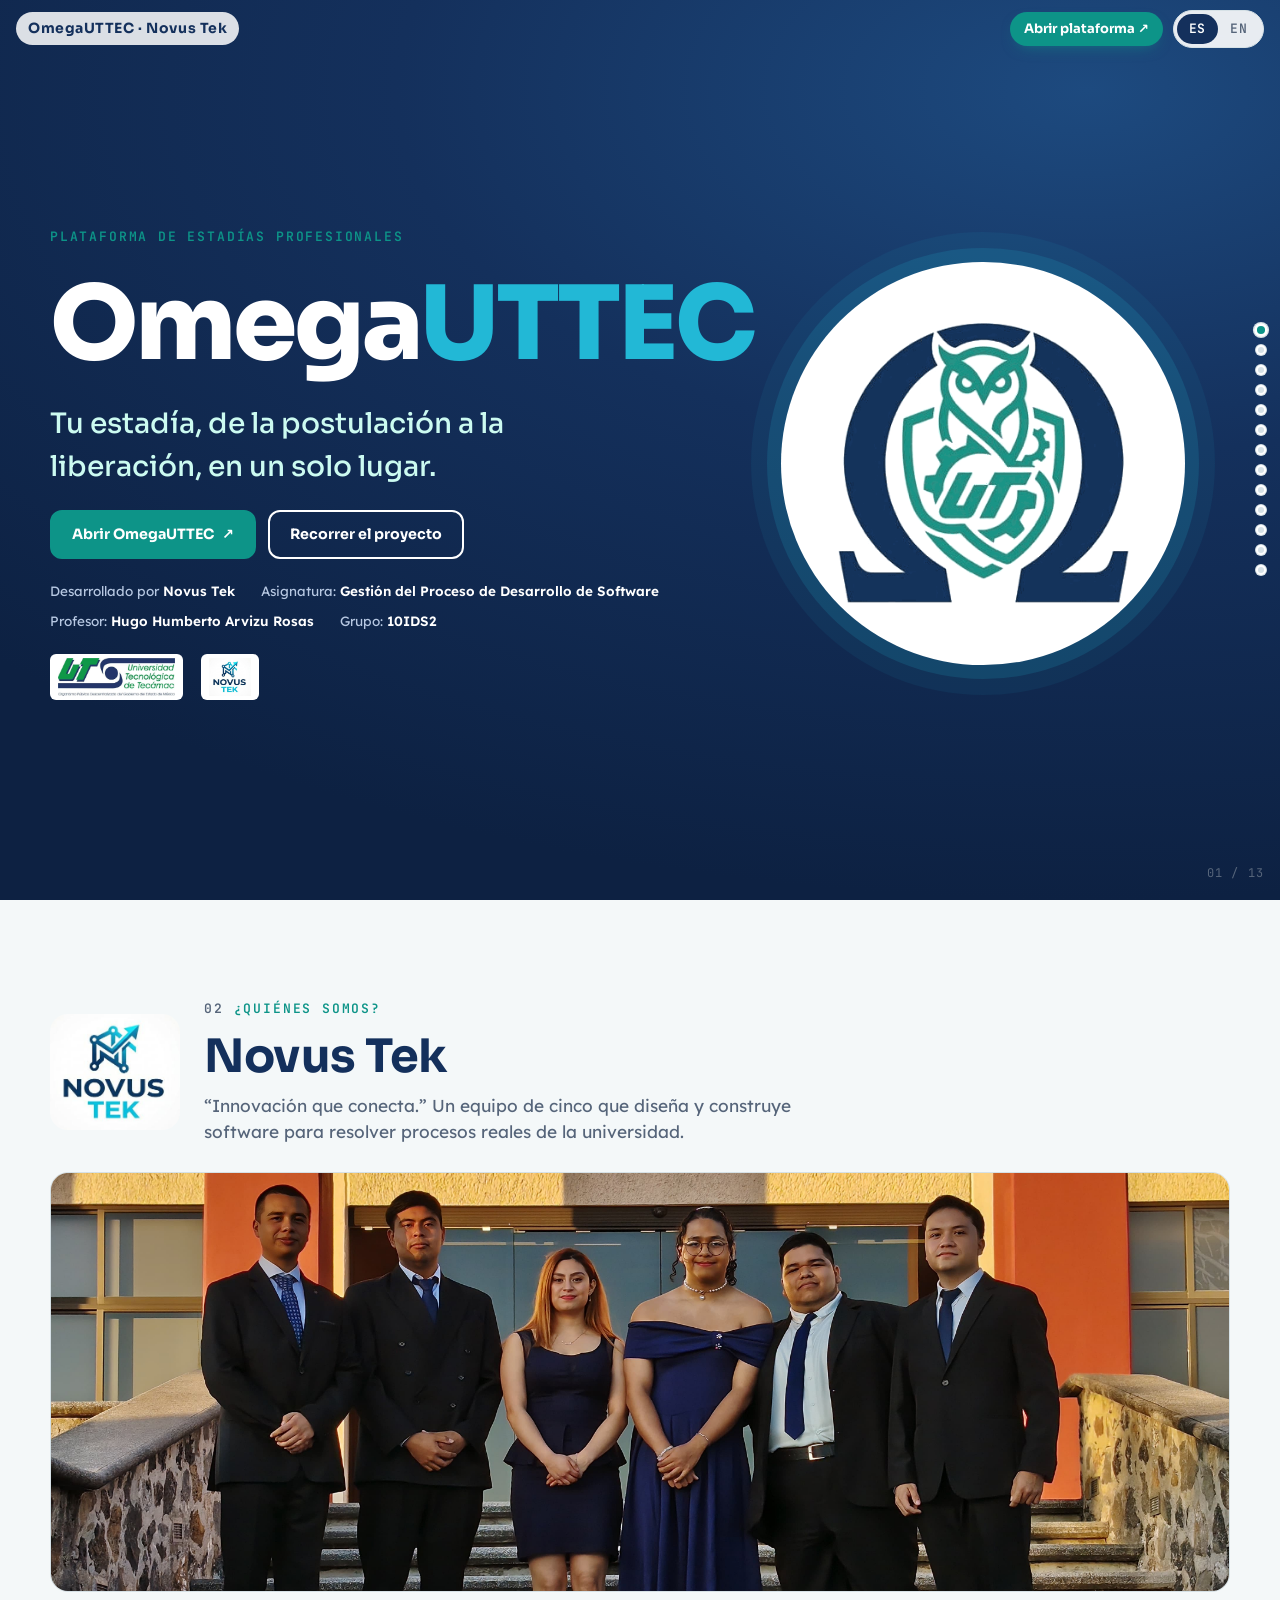
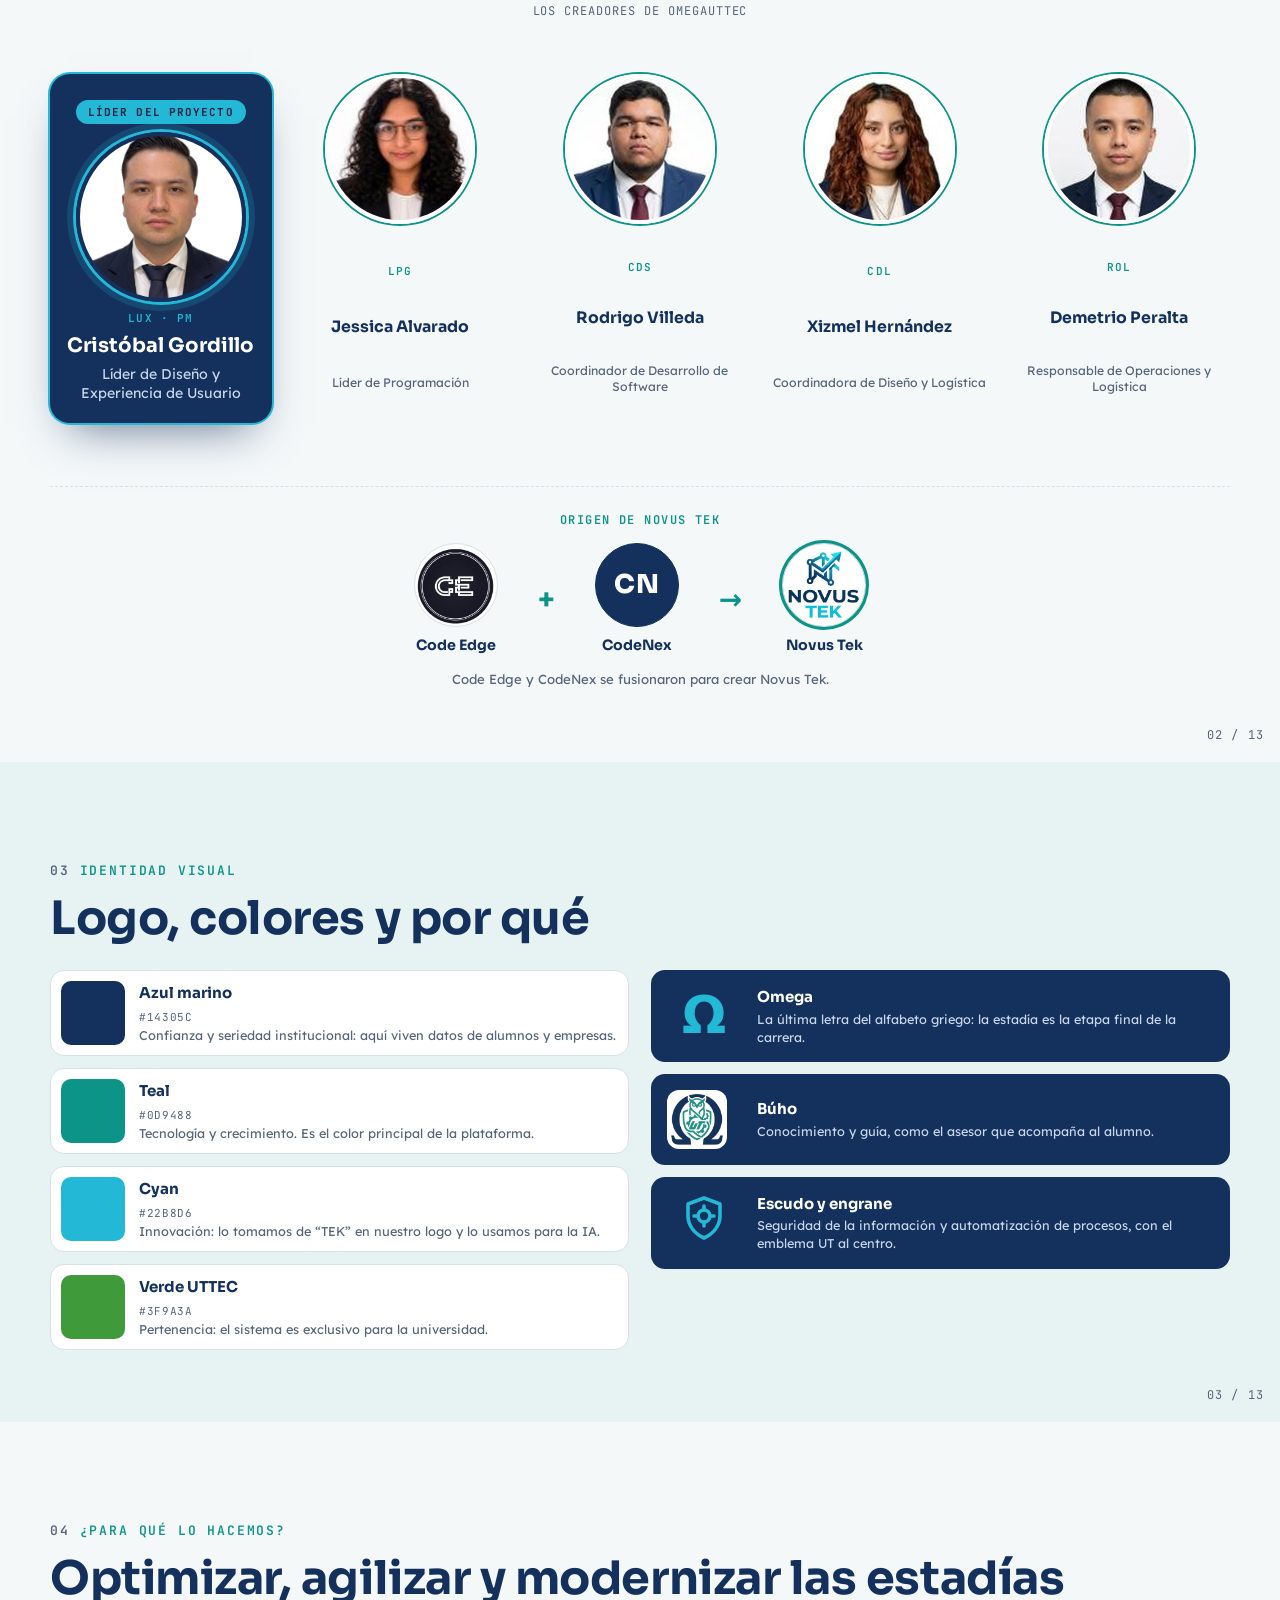
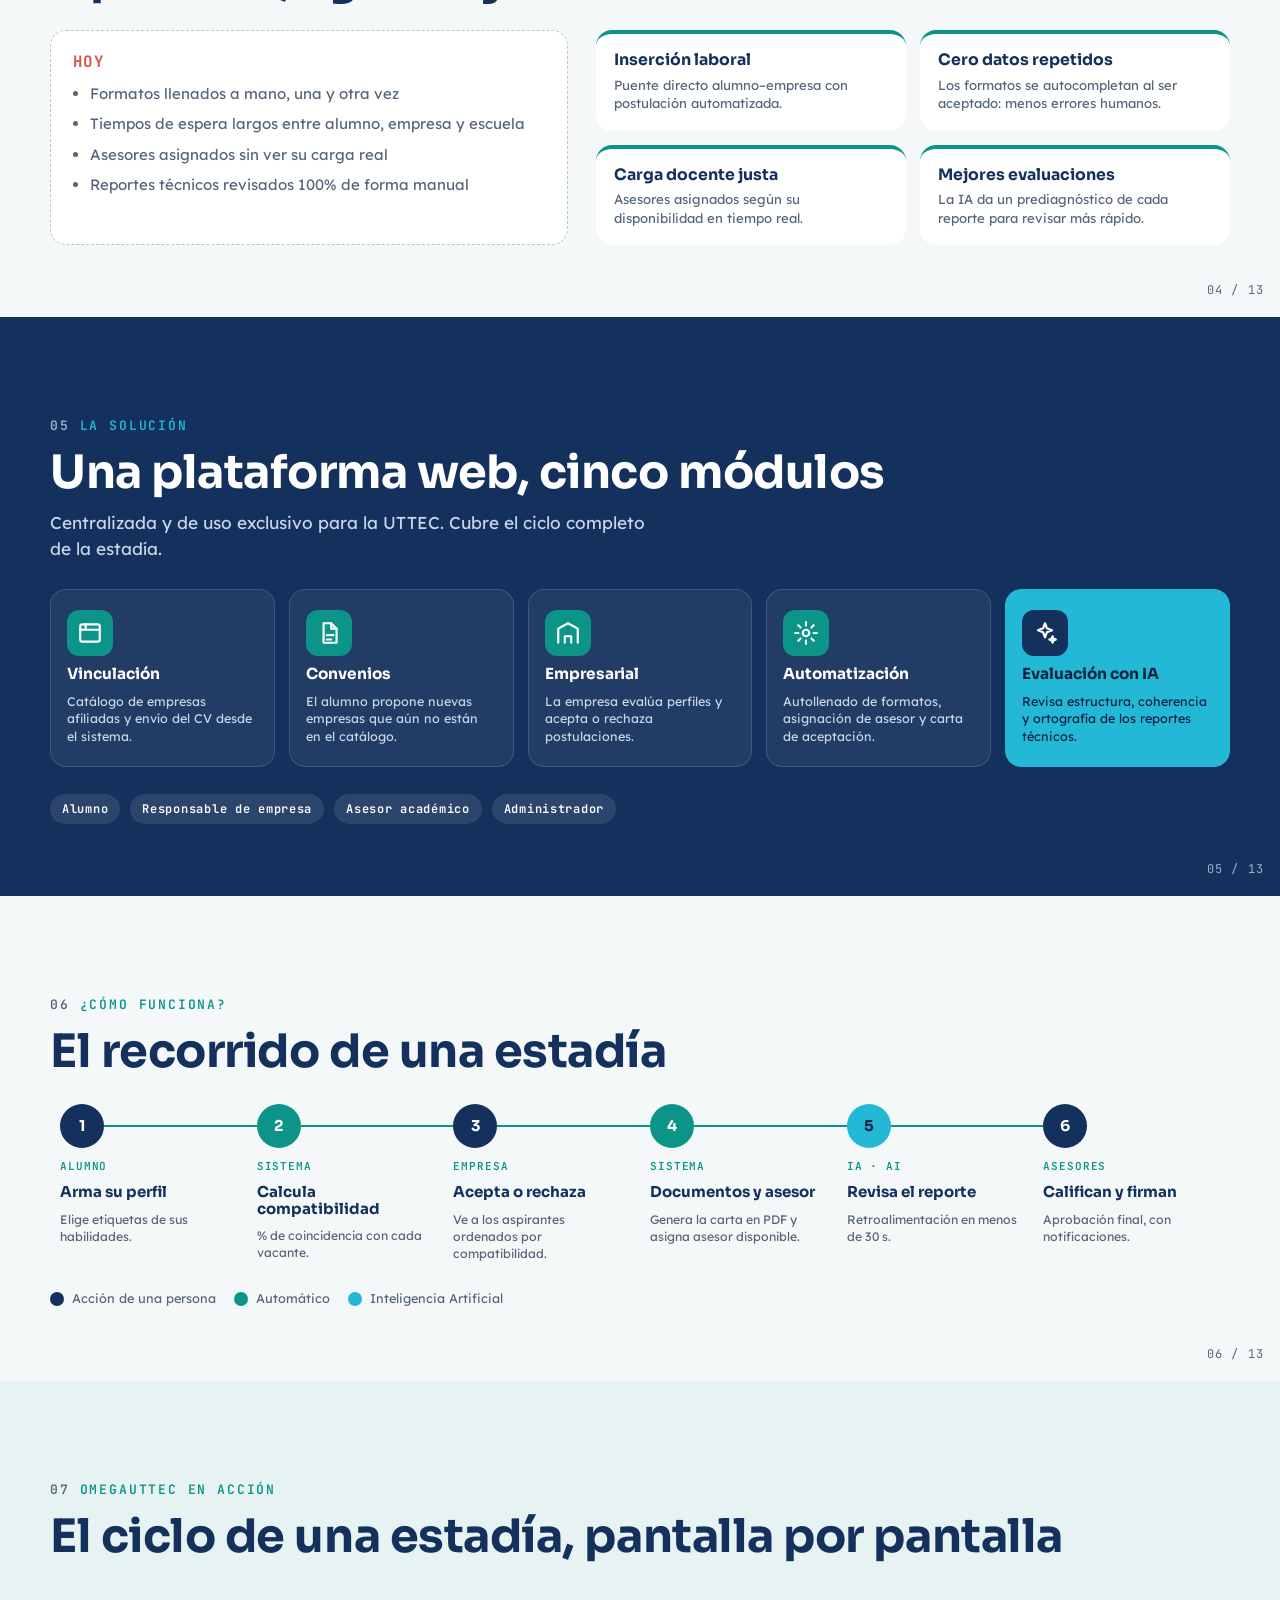
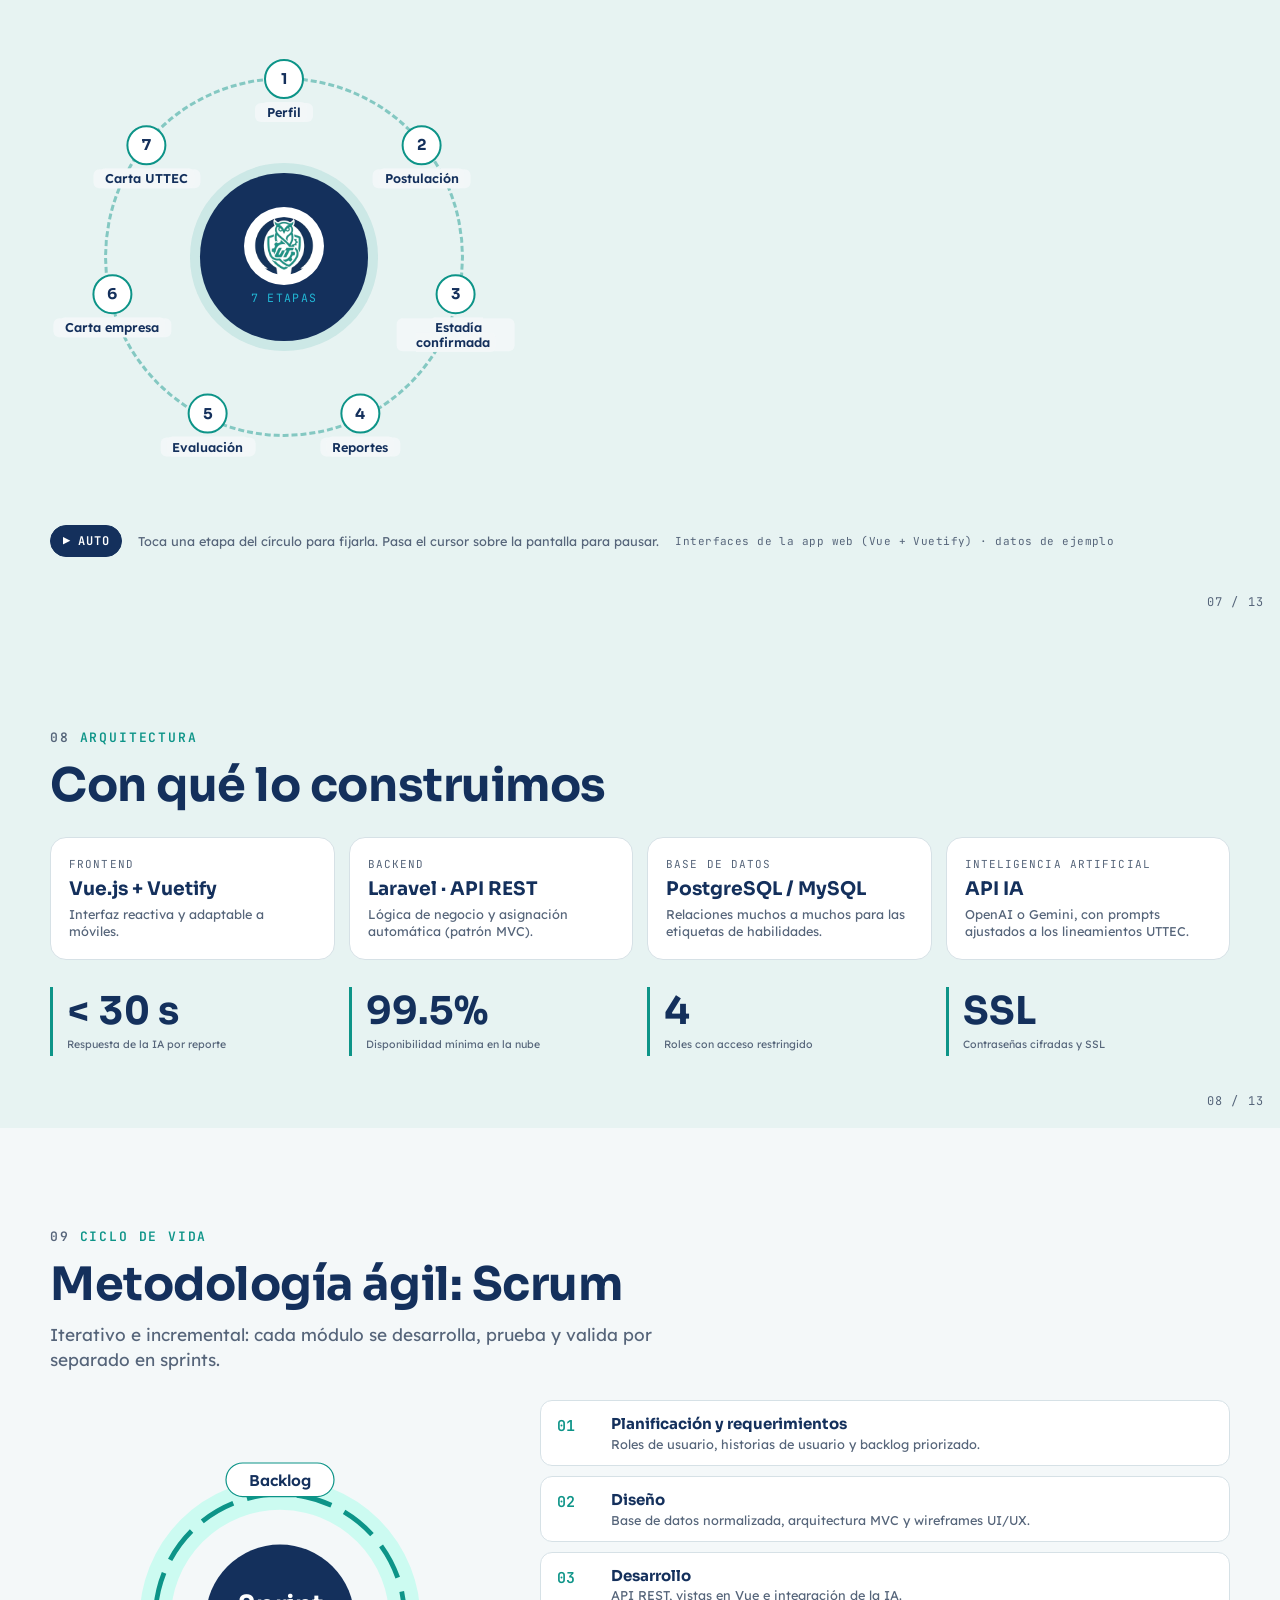
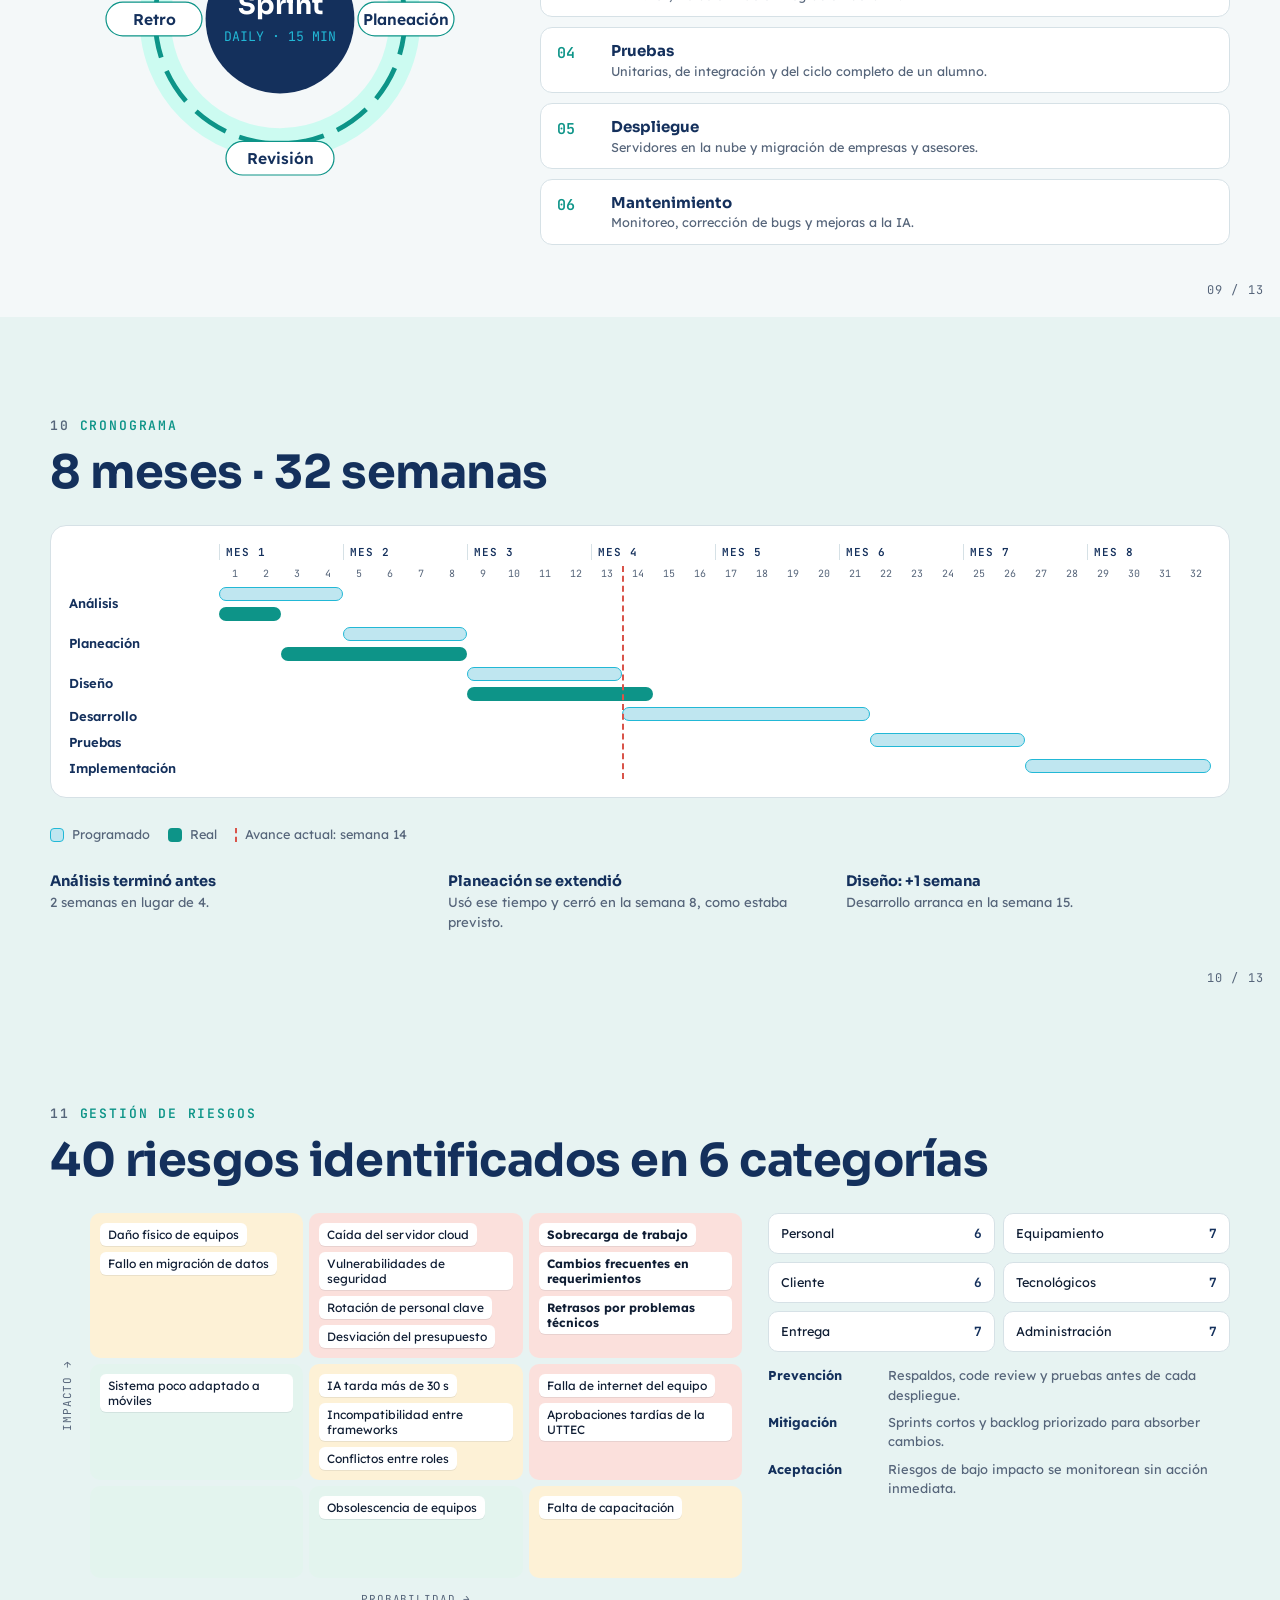
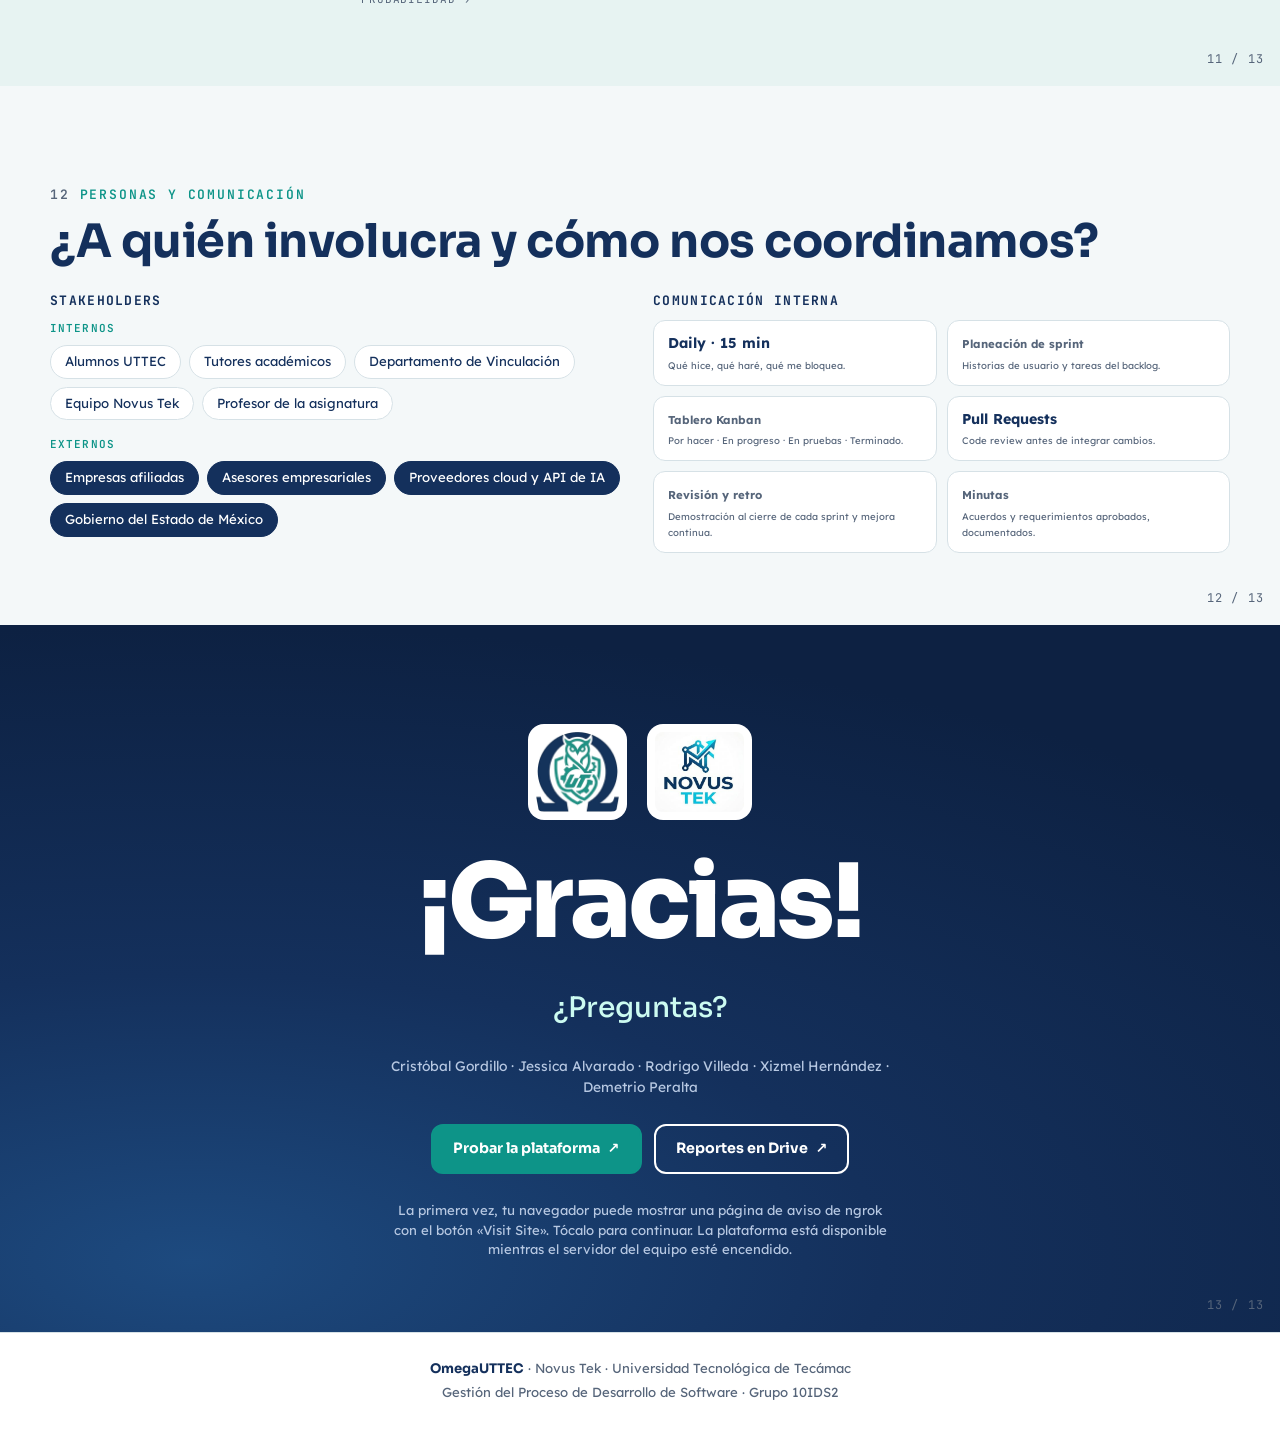
==== commit d9667370: "Code" ====
--- a/index.html
+++ b/index.html
@@ -90,12 +90,27 @@
         <p class="lead"><span class="t" lang="es">“Innovación que conecta.” Un equipo de cinco que diseña y construye software para resolver procesos reales de la universidad.</span><span class="t" lang="en">“Innovation that connects.” A five-person team that designs and builds software to solve real university processes.</span></p>
       </div>
     </div>
+    <figure class="creators">
+      <img src="expo/img/consultoria_gene.JPG" alt="Los cinco creadores de OmegaUTTEC" loading="lazy">
+      <figcaption><span class="t" lang="es">Los creadores de OmegaUTTEC</span><span class="t" lang="en">The creators of OmegaUTTEC</span></figcaption>
+    </figure>
     <div class="team">
-      <div class="member"><img src="expo/img/cristobal.jpg" alt="Cristóbal Gordillo"><span class="role-tag">LUX · PM</span><h3>Cristóbal Gordillo</h3><p><span class="t" lang="es">Líder de Diseño y Experiencia de Usuario</span><span class="t" lang="en">Design &amp; UX Lead</span></p></div>
+      <div class="member lead"><span class="lead-badge"><span class="t" lang="es">Líder del proyecto</span><span class="t" lang="en">Project lead</span></span><img src="expo/img/cristobal.jpg" alt="Cristóbal Gordillo"><span class="role-tag">LUX · PM</span><h3>Cristóbal Gordillo</h3><p><span class="t" lang="es">Líder de Diseño y Experiencia de Usuario</span><span class="t" lang="en">Design &amp; UX Lead</span></p></div>
       <div class="member"><img src="expo/img/jahzeel.jpg" alt="Jessica Alvarado"><span class="role-tag">LPG</span><h3>Jessica Alvarado</h3><p><span class="t" lang="es">Líder de Programación</span><span class="t" lang="en">Programming Lead</span></p></div>
       <div class="member"><img src="expo/img/rodrigo.jpg" alt="Rodrigo Villeda"><span class="role-tag">CDS</span><h3>Rodrigo Villeda</h3><p><span class="t" lang="es">Coordinador de Desarrollo de Software</span><span class="t" lang="en">Software Development Coordinator</span></p></div>
       <div class="member"><img src="expo/img/xizmel.jpg" alt="Xizmel Hernández"><span class="role-tag">CDL</span><h3>Xizmel Hernández</h3><p><span class="t" lang="es">Coordinadora de Diseño y Logística</span><span class="t" lang="en">Design &amp; Logistics Coordinator</span></p></div>
       <div class="member"><img src="expo/img/demetrio.jpg" alt="Demetrio Peralta"><span class="role-tag">ROL</span><h3>Demetrio Peralta</h3><p><span class="t" lang="es">Responsable de Operaciones y Logística</span><span class="t" lang="en">Operations &amp; Logistics Manager</span></p></div>
+    </div>
+    <div class="fusion">
+      <p class="fusion-lbl"><span class="t" lang="es">Origen de Novus Tek</span><span class="t" lang="en">Where Novus Tek comes from</span></p>
+      <div class="fusion-row">
+        <div class="fusion-co"><img src="expo/img/Code_Edge.png" alt="Code Edge"><b>Code Edge</b></div>
+        <span class="fusion-op" aria-hidden="true">+</span>
+        <div class="fusion-co"><span class="mark" aria-hidden="true">CN</span><b>CodeNex</b></div>
+        <span class="fusion-op" aria-hidden="true">→</span>
+        <div class="fusion-co fusion-out"><img src="expo/img/novustek.jpg" alt="Novus Tek"><b>Novus Tek</b></div>
+      </div>
+      <p class="fusion-note"><span class="t" lang="es">Code Edge y CodeNex se fusionaron para crear Novus Tek.</span><span class="t" lang="en">Code Edge and CodeNex merged to create Novus Tek.</span></p>
     </div>
   </div>
   <span class="pager">02 / 13</span>
@@ -531,6 +546,7 @@
     <p class="names">Cristóbal Gordillo · Jessica Alvarado · Rodrigo Villeda · Xizmel Hernández · Demetrio Peralta</p>
     <div class="btns btns-center">
       <a class="btn p" href="https://blemish-symptom-lumber.ngrok-free.dev" target="_blank" rel="noopener"><span class="t" lang="es">Probar la plataforma</span><span class="t" lang="en">Try the platform</span> ↗</a>
+      <a class="btn" href="https://drive.google.com/drive/folders/1IfmtpydVZU9CqZasqNs2BTeLyW98MY6g?usp=share_link" target="_blank" rel="noopener"><span class="t" lang="es">Reportes en Drive</span><span class="t" lang="en">Reports on Drive</span> ↗</a>
     </div>
     <p class="note-ext"><span class="t" lang="es">La primera vez, tu navegador puede mostrar una página de aviso de ngrok con el botón «Visit Site». Tócalo para continuar. La plataforma está disponible mientras el servidor del equipo esté encendido.</span><span class="t" lang="en">The first time, your browser may show an ngrok warning page with a «Visit Site» button. Click it to continue. The platform is available while the team’s server is running.</span></p>
   </div>
--- a/styles.css
+++ b/styles.css
@@ -101,18 +101,19 @@
     top: auto; bottom: calc(10px + env(safe-area-inset-bottom, 0px)); left: 50%; right: auto;
     transform: translateX(-50%); flex-direction: row; max-width: calc(100vw - 20px);
     overflow-x: auto; scrollbar-width: none; padding: 6px; border-radius: 99px;
-    background: rgba(255,255,255,.94); border: 1px solid var(--line); box-shadow: 0 10px 30px -12px rgba(15,29,51,.45);
-    backdrop-filter: blur(8px);
+    background: rgba(15,29,51,.38); border: 1px solid rgba(255,255,255,.28);
+    box-shadow: inset 0 1px 0 rgba(255,255,255,.35), 0 14px 34px -12px rgba(0,0,0,.5);
+    -webkit-backdrop-filter: blur(22px) saturate(180%); backdrop-filter: blur(22px) saturate(180%);
   }
   .dots::-webkit-scrollbar { display: none; }
   .dots a { flex: none; width: auto; height: auto; border: 0; box-shadow: none; background: none; border-radius: 99px; text-decoration: none; }
   .dots a span {
     display: block; font-family: var(--f-mono); font-size: 11px; font-weight: 600; letter-spacing: .04em;
-    color: var(--muted); padding: 6px 10px; white-space: nowrap;
+    color: rgba(255,255,255,.82); padding: 7px 12px; white-space: nowrap; border-radius: 99px;
   }
   .dots a:hover, .dots a:focus-visible { background: none; }
-  .dots a.on { transform: none; }
-  .dots a.on span { background: var(--navy); color: #fff; }
+  .dots a.on { transform: none; background: none; }
+  .dots a.on span { background: rgba(255,255,255,.22); color: #fff; box-shadow: inset 0 1px 0 rgba(255,255,255,.4); }
   body { padding-bottom: 64px; }
 }
 
@@ -524,4 +525,36 @@
   font-size: .88em; color: var(--muted); background: var(--card); border-top: 1px solid var(--line);
 }
 .site-foot b { font-family: var(--f-display); color: var(--navy); }
-@media (max-width: 820px) { .member:last-child:nth-child(odd) { grid-column: 1 / -1; } }
+.member.lead {
+  position: relative; background: var(--navy); color: #fff; border-radius: 20px; padding: 26px 14px 20px;
+  box-shadow: 0 0 0 2px var(--cyan), 0 22px 44px -20px rgba(20,48,92,.7);
+}
+.member.lead img { width: min(170px, 100%); border-color: var(--navy); box-shadow: 0 0 0 3px var(--cyan), 0 0 0 9px rgba(34,184,214,.18); }
+.member.lead h3 { color: #fff; font-size: 1.15em; }
+.member.lead p { color: #c8d6ea; }
+.member.lead .role-tag { color: var(--cyan); }
+.lead-badge {
+  font-family: var(--f-mono); font-size: 11px; font-weight: 700; letter-spacing: .1em; text-transform: uppercase;
+  background: var(--cyan); color: var(--navy-deep); padding: 4px 12px; border-radius: 99px;
+}
+@media (max-width: 820px) { .member.lead { grid-column: 1 / -1; } }
+
+/* Foto de los creadores */
+.creators { margin: 0 0 clamp(20px, 3vh, 32px); display: grid; gap: 10px; }
+.creators img { width: 100%; max-height: 420px; object-fit: cover; object-position: center 40%; border-radius: 18px; border: 1px solid var(--line); }
+.creators figcaption { font-family: var(--f-mono); font-size: 12px; letter-spacing: .08em; text-transform: uppercase; color: var(--muted); text-align: center; }
+
+/* Origen de Novus Tek: Code Edge + CodeNex → Novus Tek */
+.fusion { display: grid; gap: 14px; justify-items: center; margin-top: clamp(28px, 4vh, 40px); padding-top: 24px; border-top: 1px dashed var(--line); }
+.fusion-lbl { font-family: var(--f-mono); font-size: 12px; font-weight: 600; letter-spacing: .12em; text-transform: uppercase; color: var(--teal); }
+.fusion-row { display: flex; flex-wrap: wrap; align-items: center; justify-content: center; gap: clamp(10px, 2vw, 22px); }
+.fusion-co { display: grid; justify-items: center; gap: 8px; width: 120px; text-align: center; }
+.fusion-co img, .fusion-co .mark {
+  width: 84px; height: 84px; border-radius: 50%; object-fit: cover; background: #fff; border: 1px solid var(--line);
+}
+.fusion-co .mark { display: grid; place-items: center; background: var(--navy); color: #fff; font-family: var(--f-display); font-weight: 800; font-size: 26px; letter-spacing: .04em; border-color: var(--navy); }
+.fusion-co b { font-family: var(--f-display); color: var(--navy); font-size: .95em; }
+.fusion-out img { box-shadow: 0 0 0 3px var(--teal); }
+.fusion-op { font-family: var(--f-display); font-size: 28px; font-weight: 700; color: var(--teal); }
+.fusion-note { font-size: .88em; color: var(--muted); text-align: center; max-width: 52ch; }
+@media (max-width: 560px) { .fusion-op { display: none; } .fusion-co { width: 110px; } }
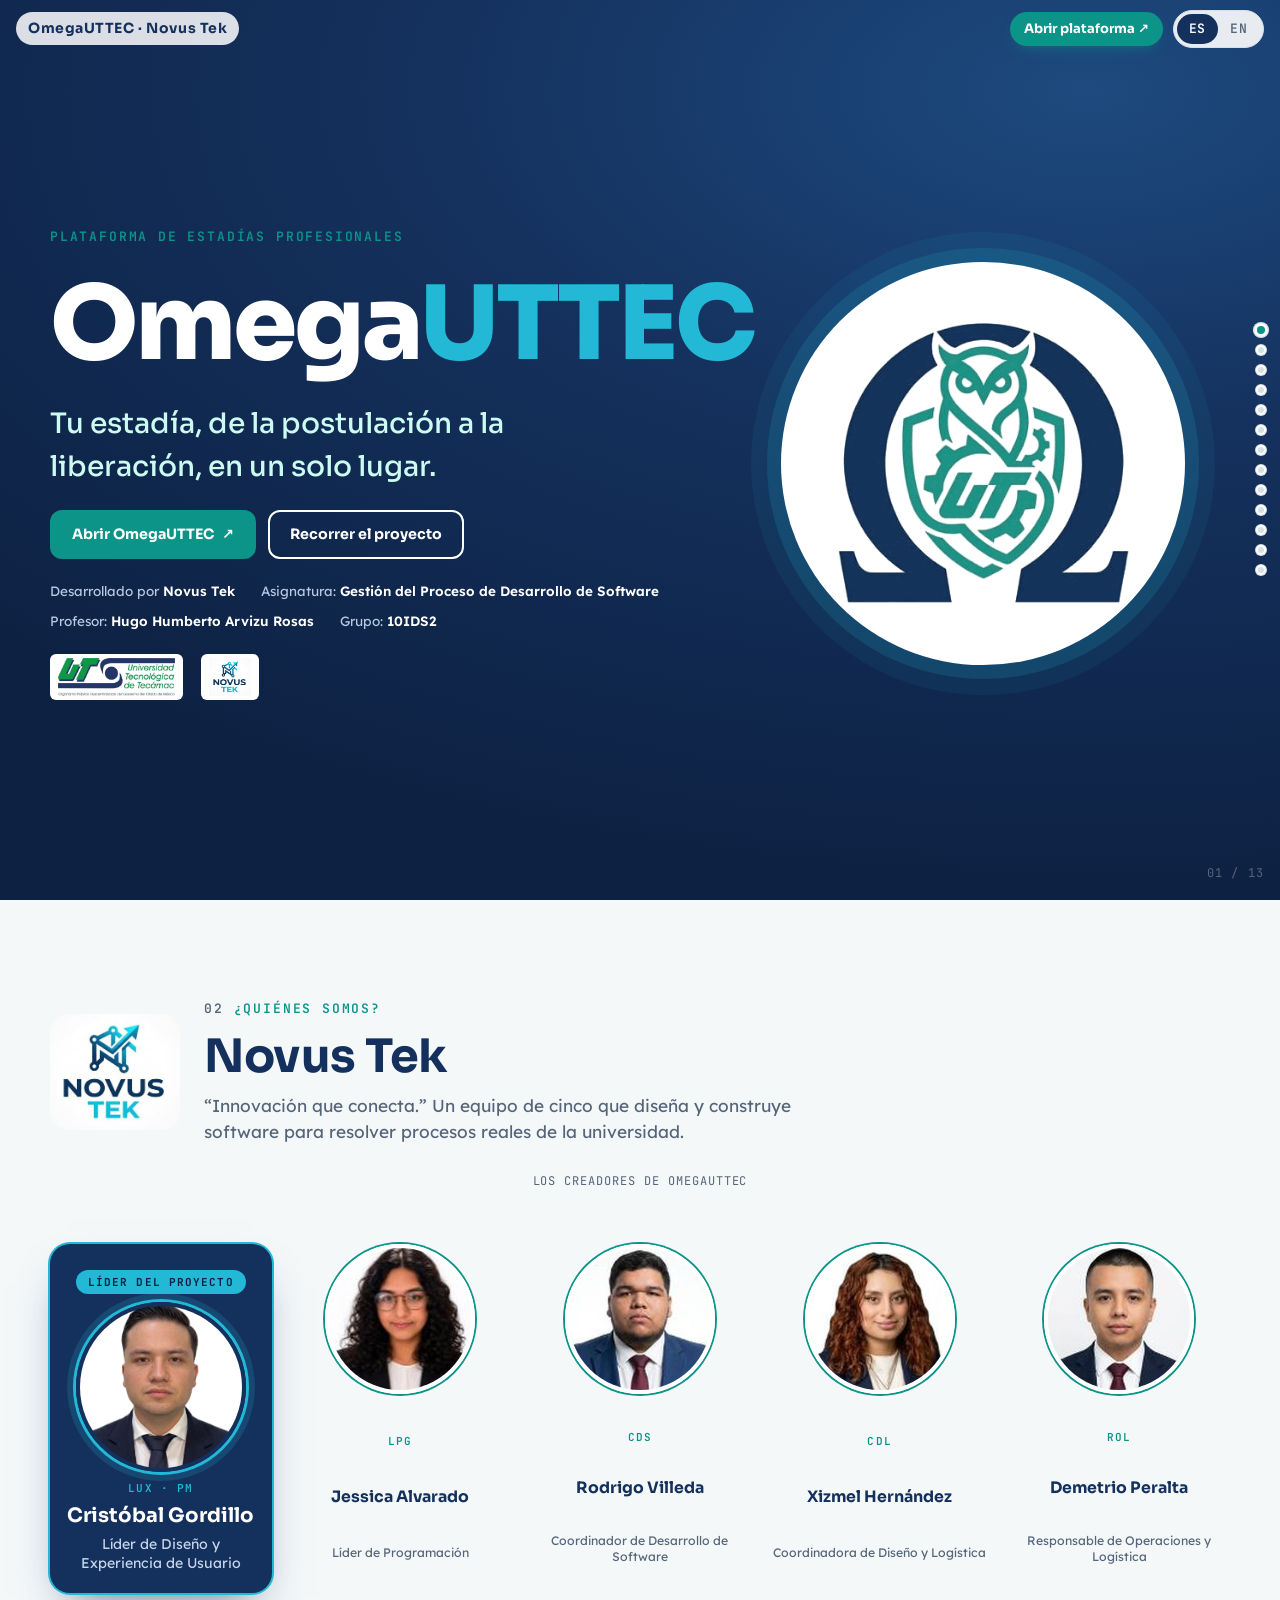
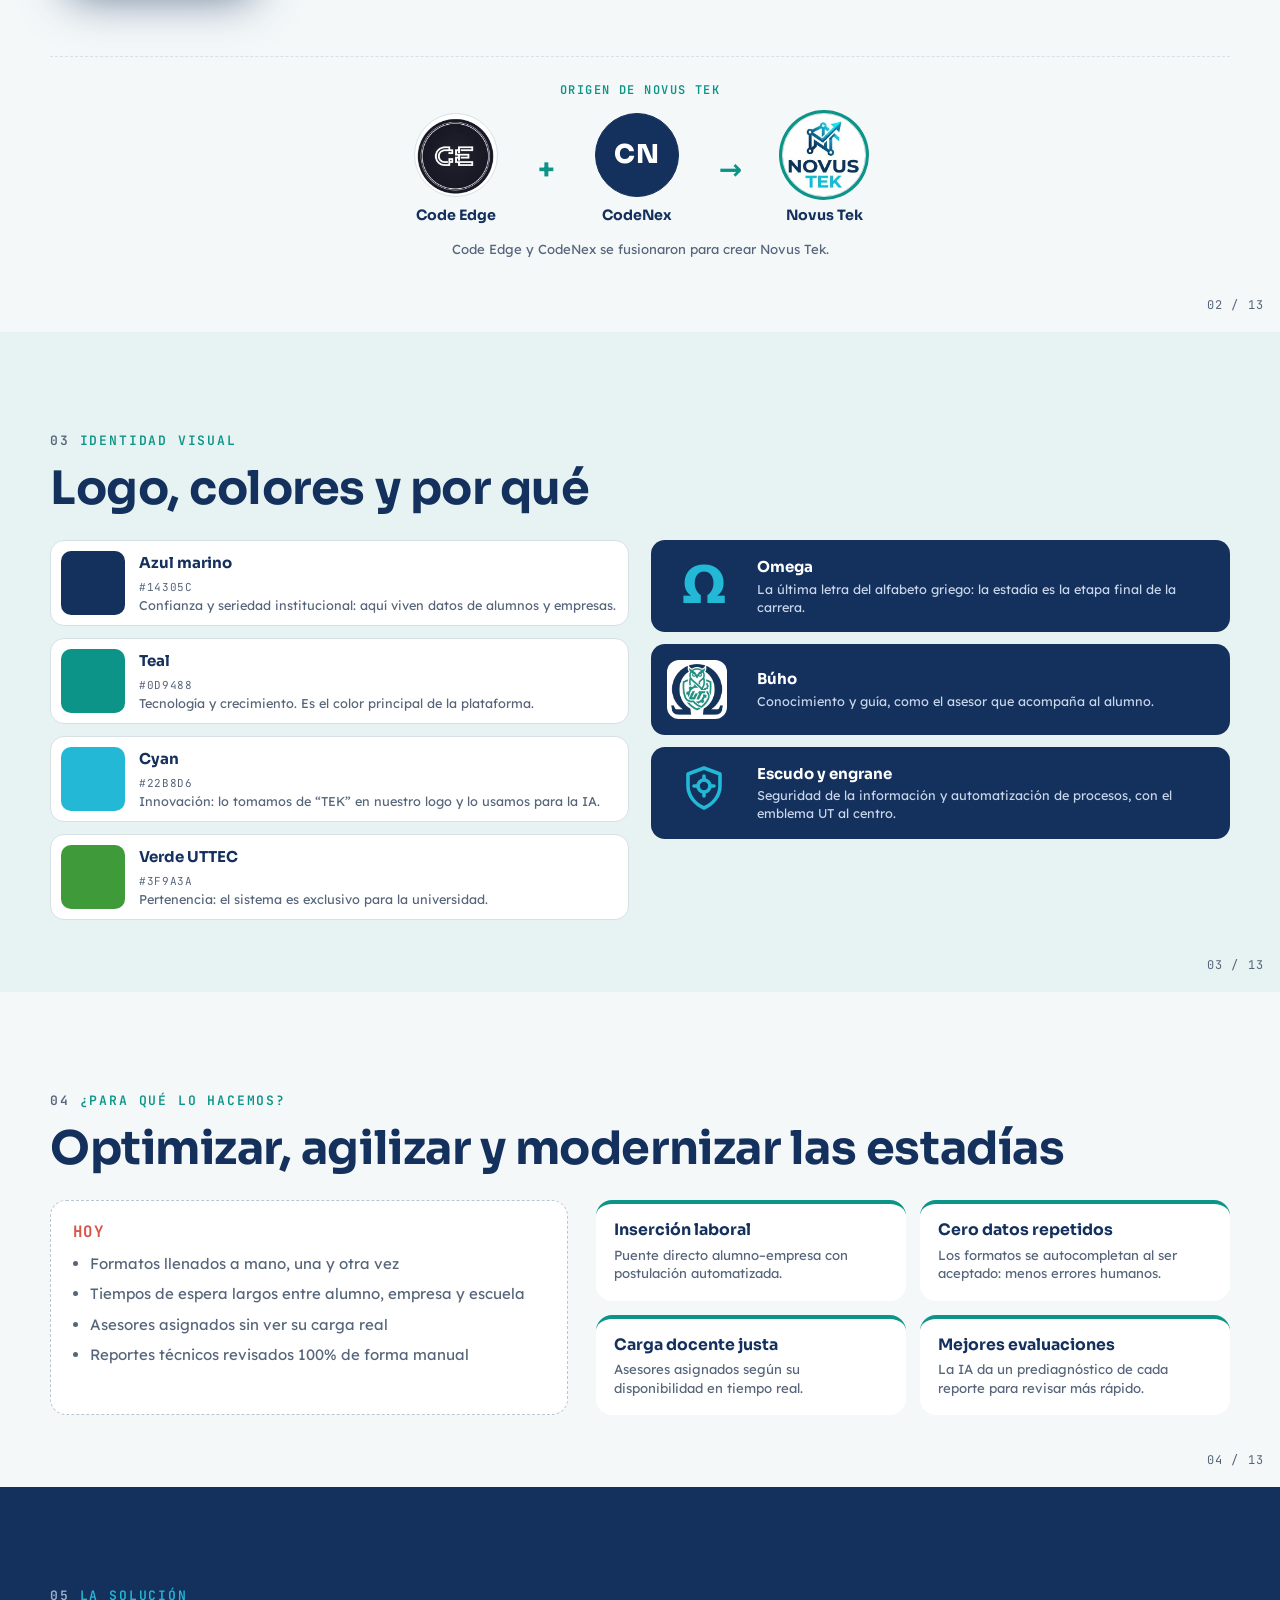
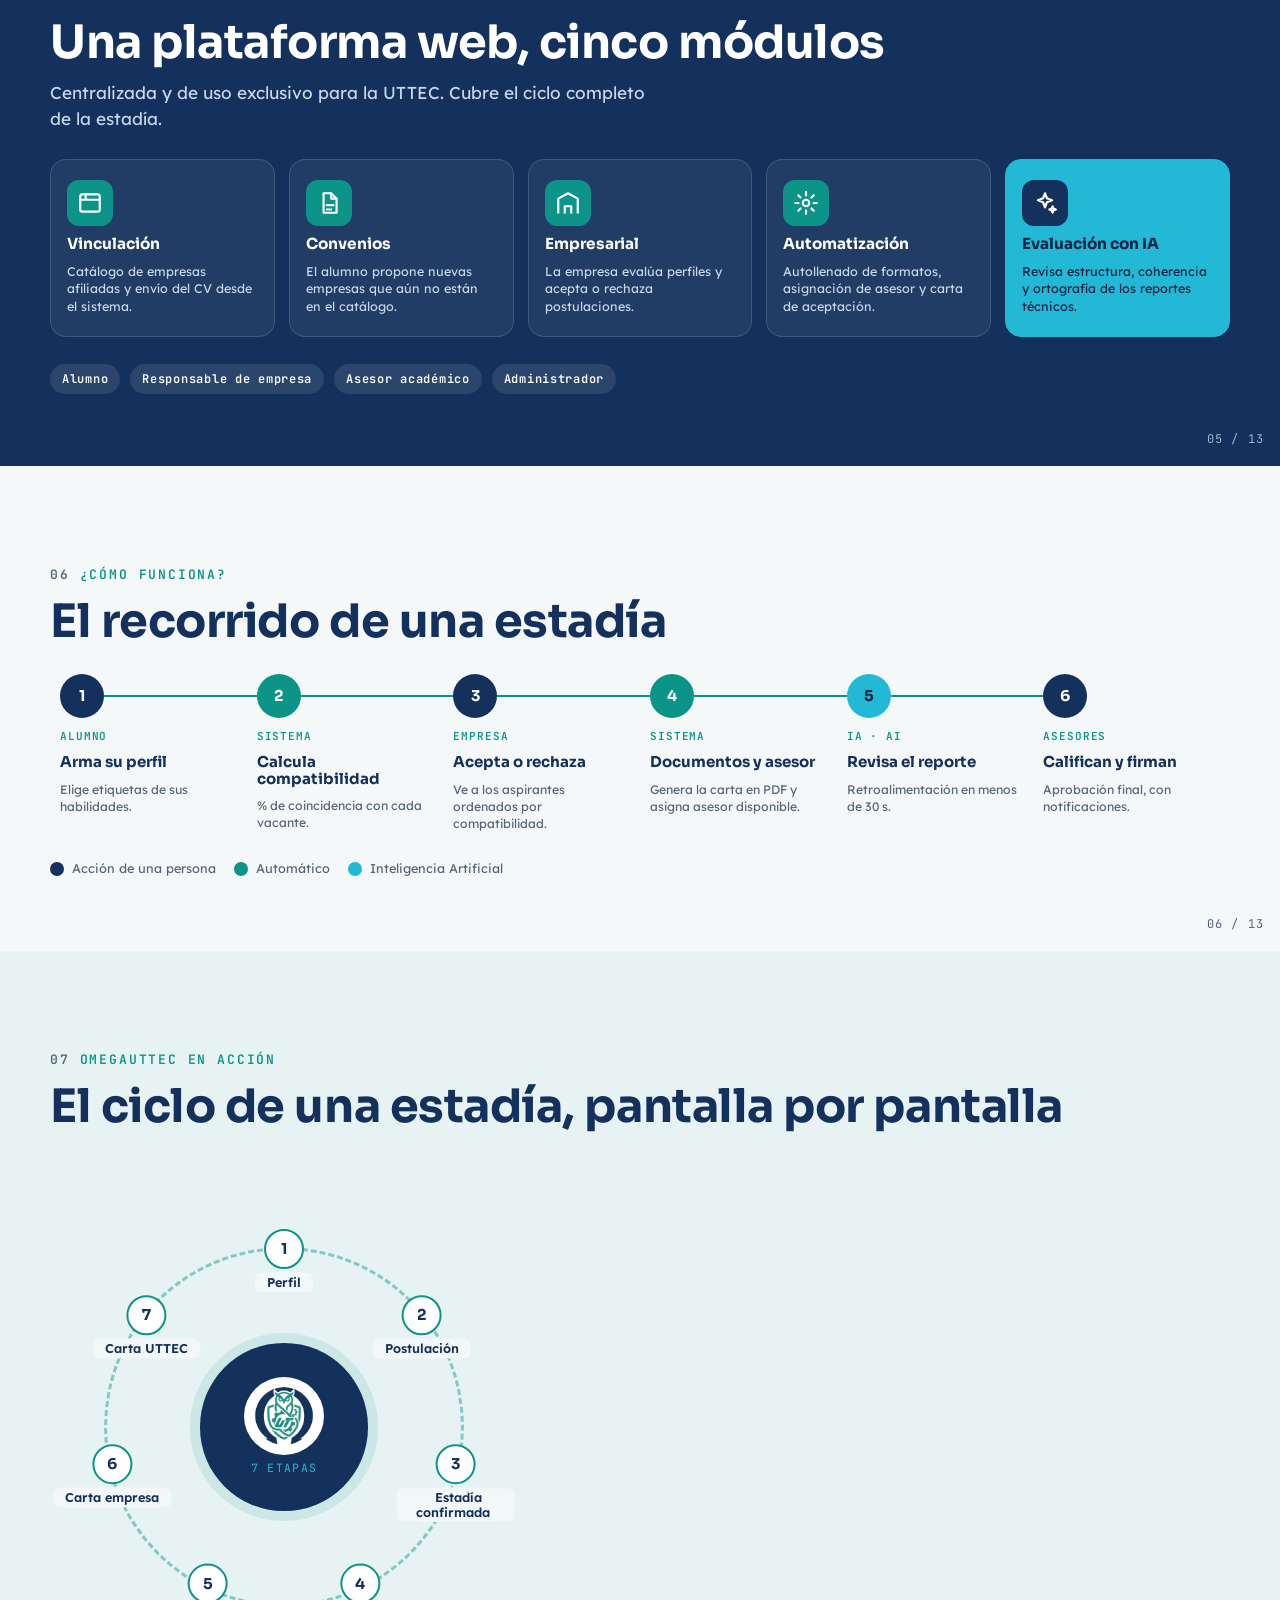
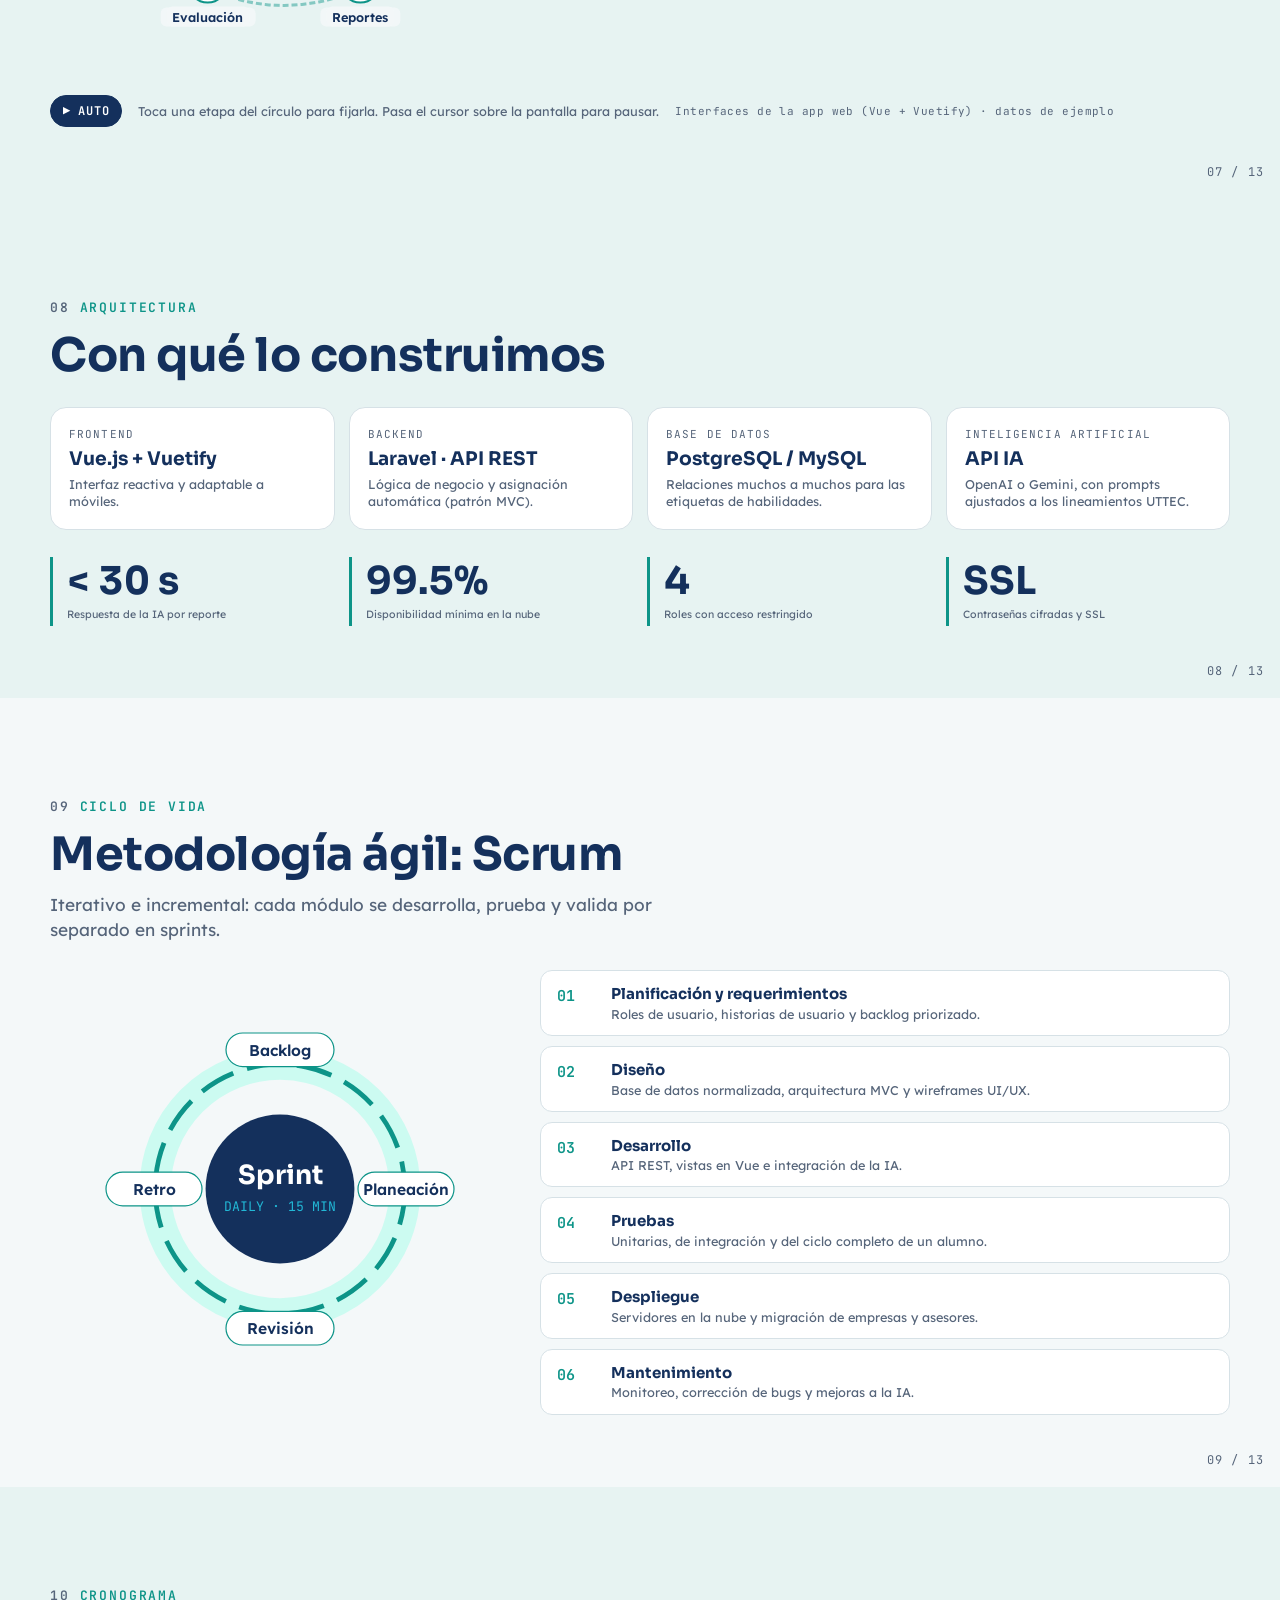
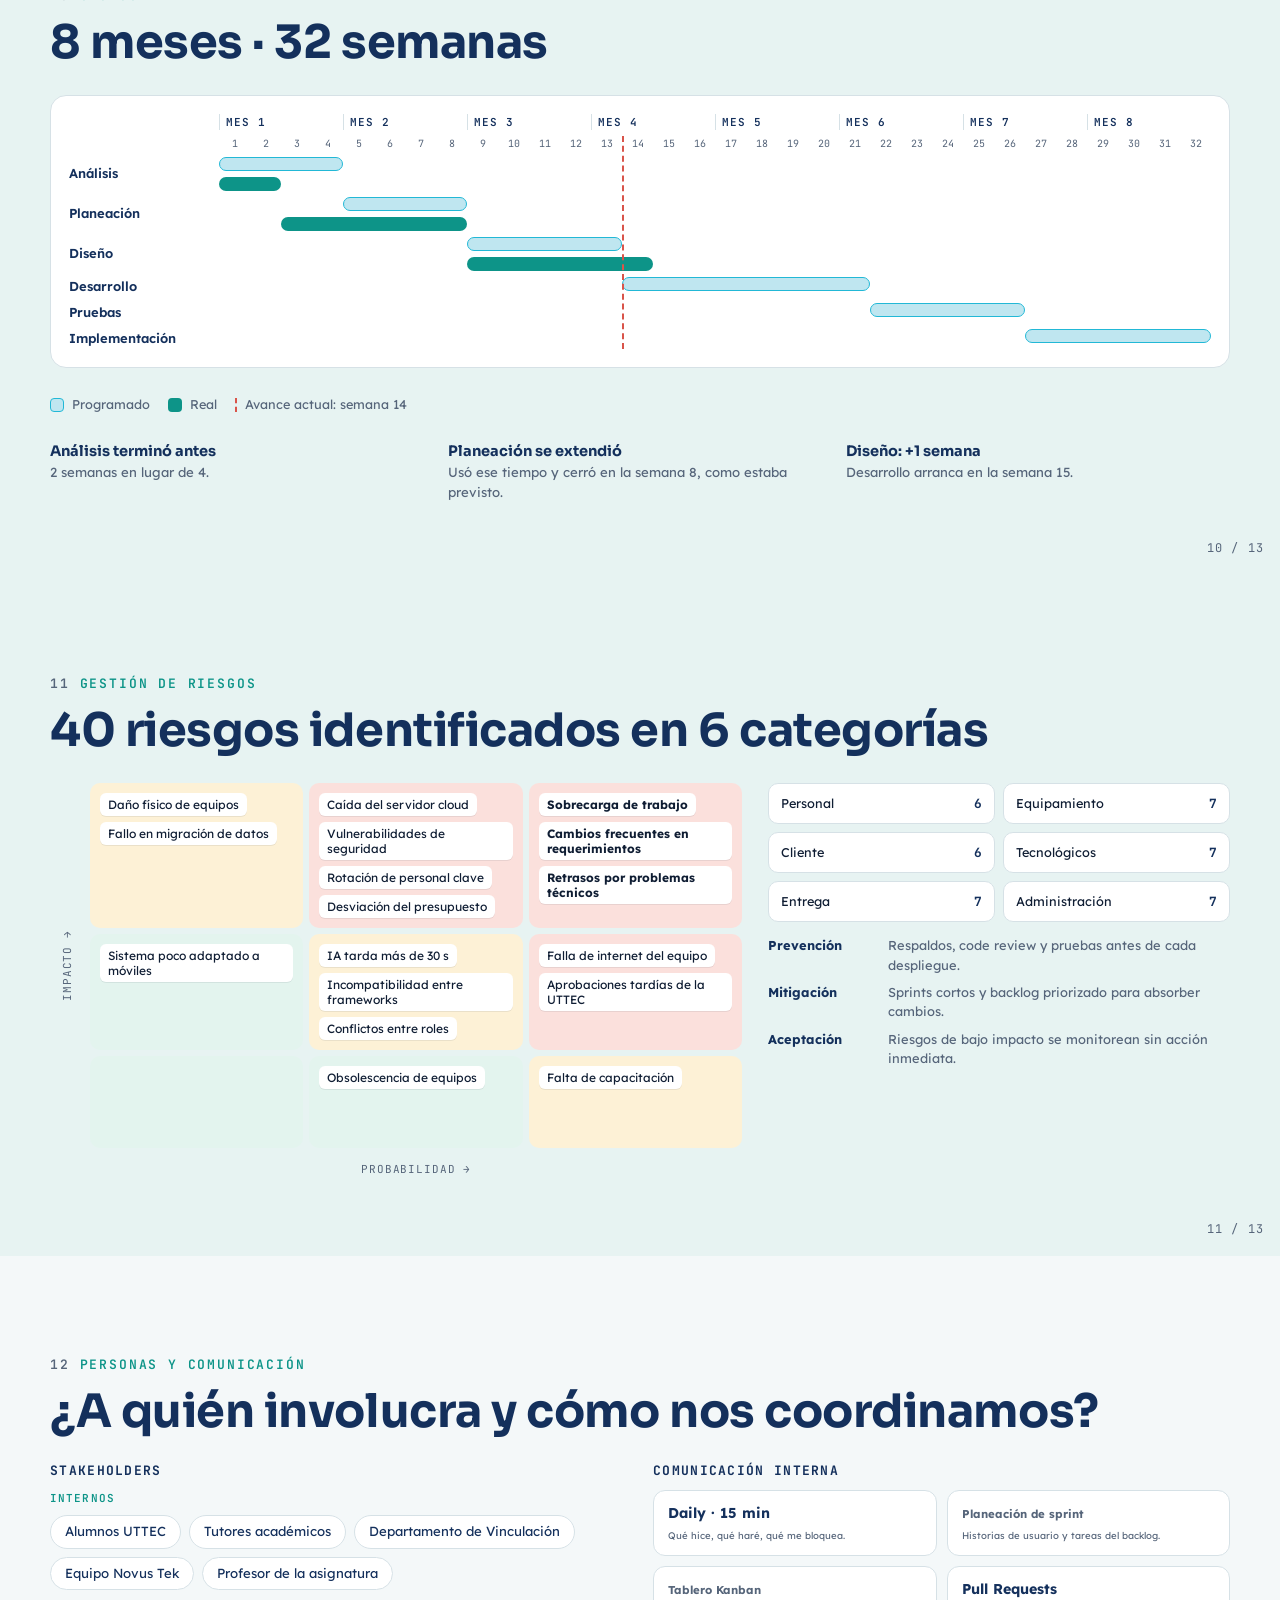
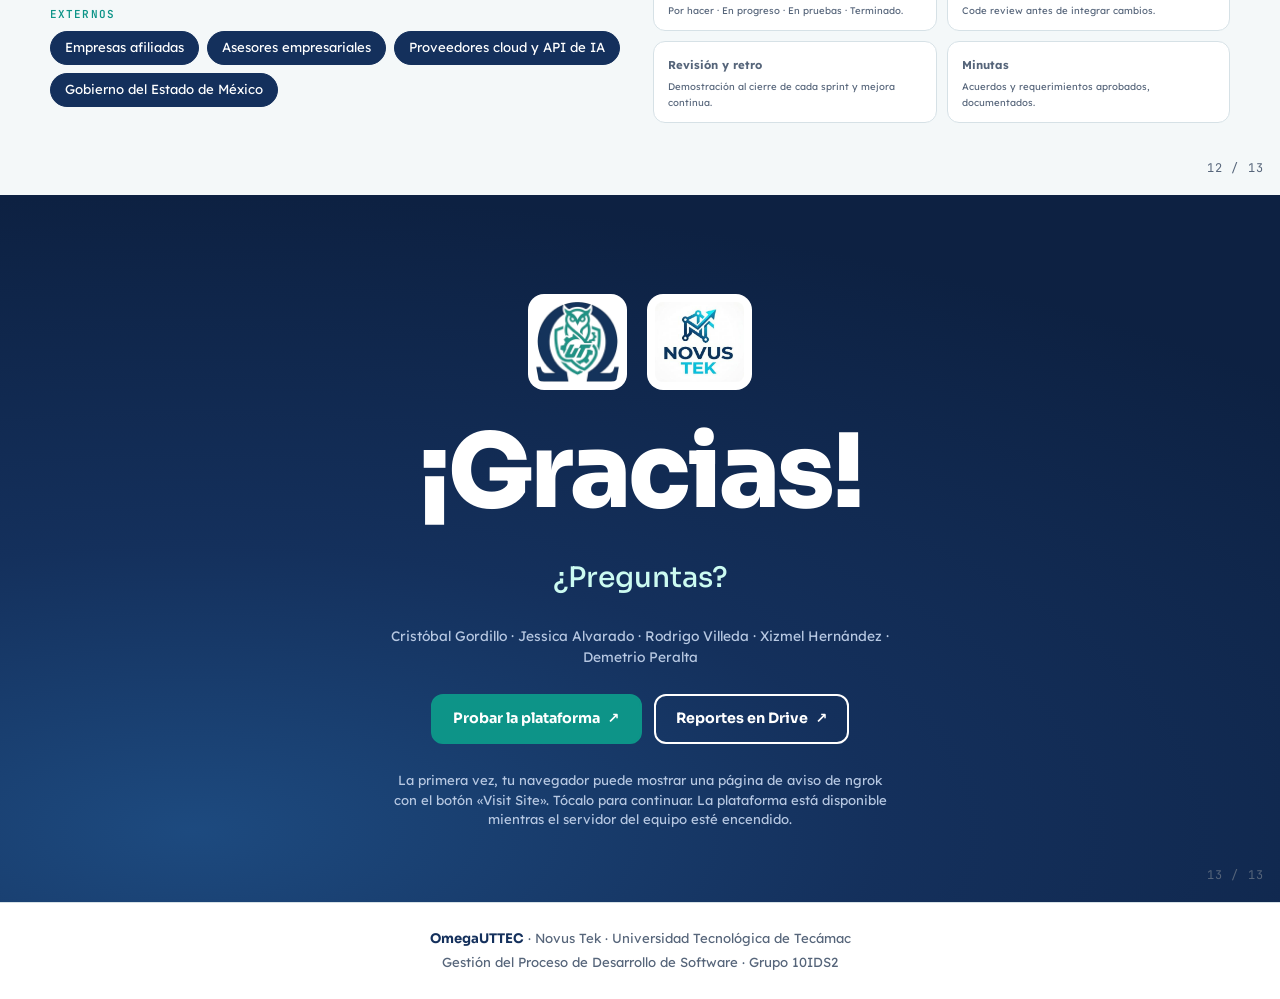
==== commit dbbaff4a: "Fin" ====
--- a/index.html
+++ b/index.html
@@ -91,7 +91,7 @@
       </div>
     </div>
     <figure class="creators">
-      <img src="expo/img/consultoria_gene.JPG" alt="Los cinco creadores de OmegaUTTEC" loading="lazy">
+     
       <figcaption><span class="t" lang="es">Los creadores de OmegaUTTEC</span><span class="t" lang="en">The creators of OmegaUTTEC</span></figcaption>
     </figure>
     <div class="team">
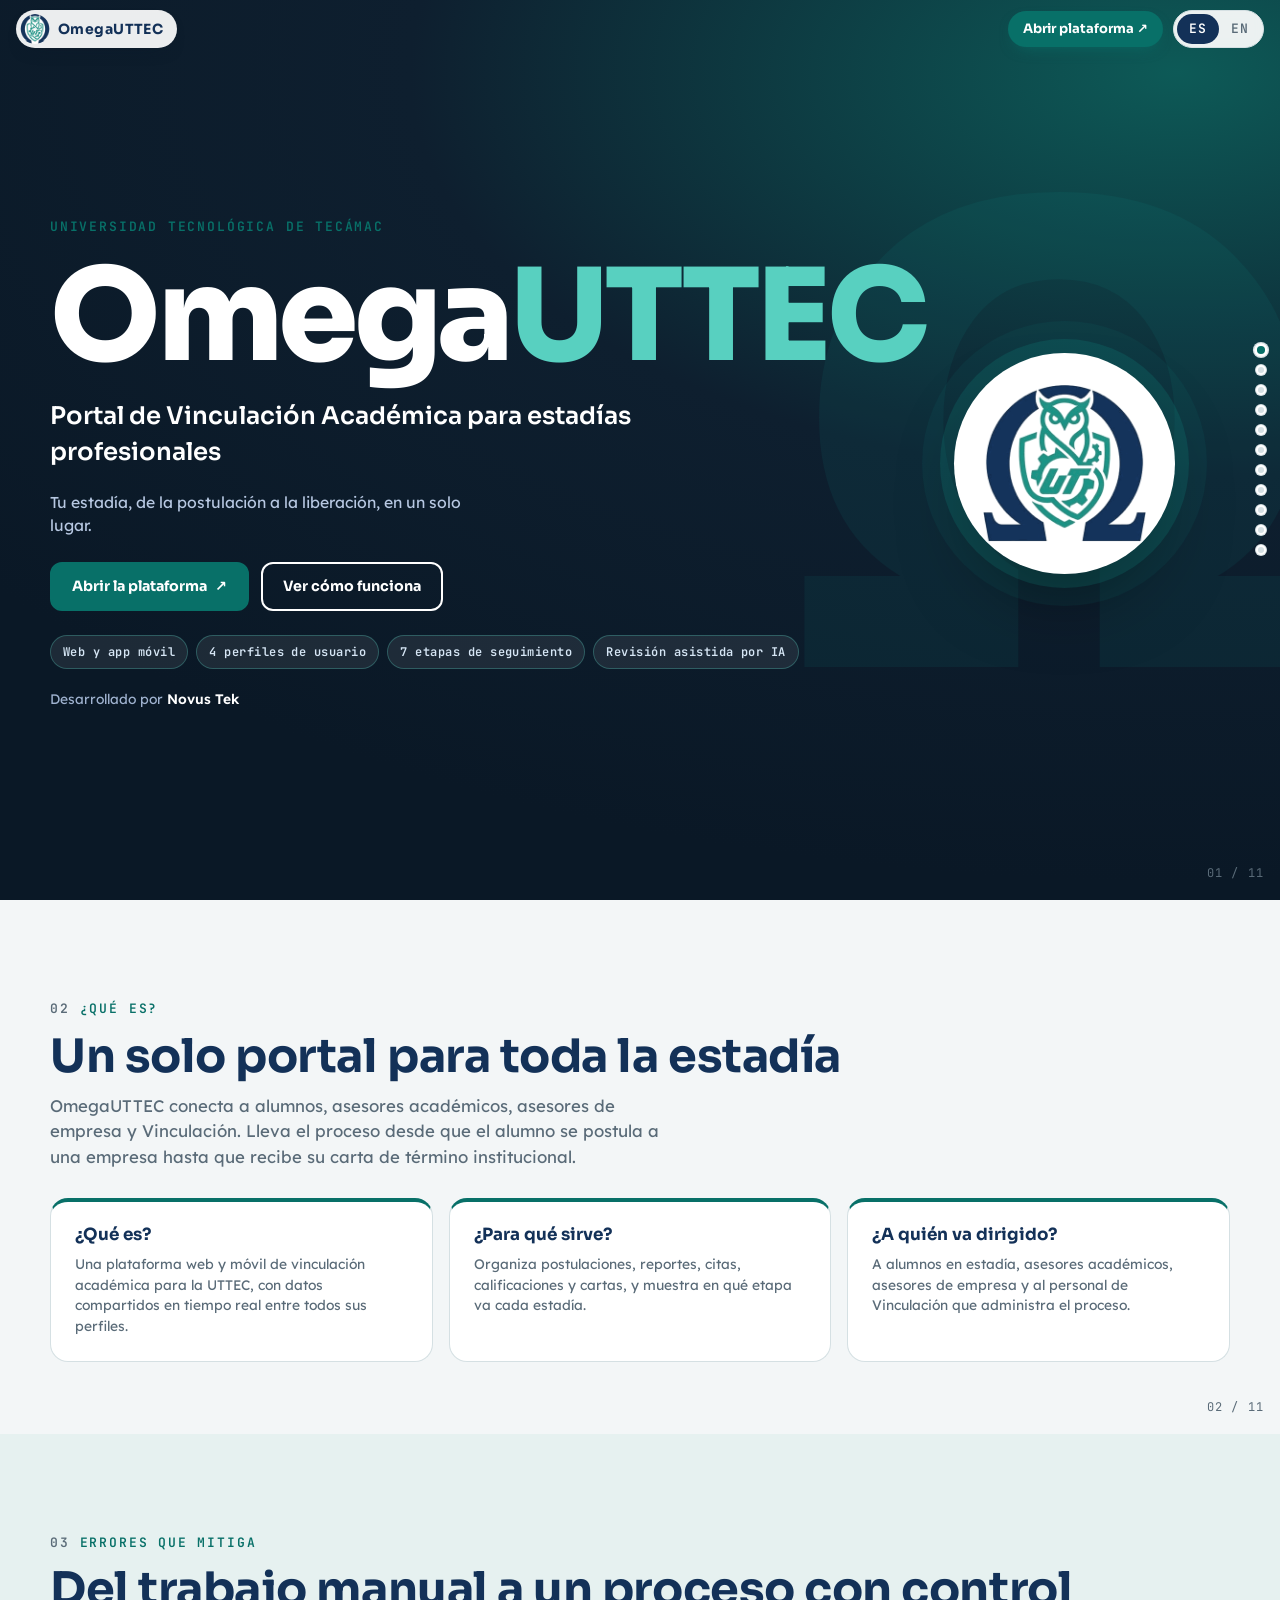
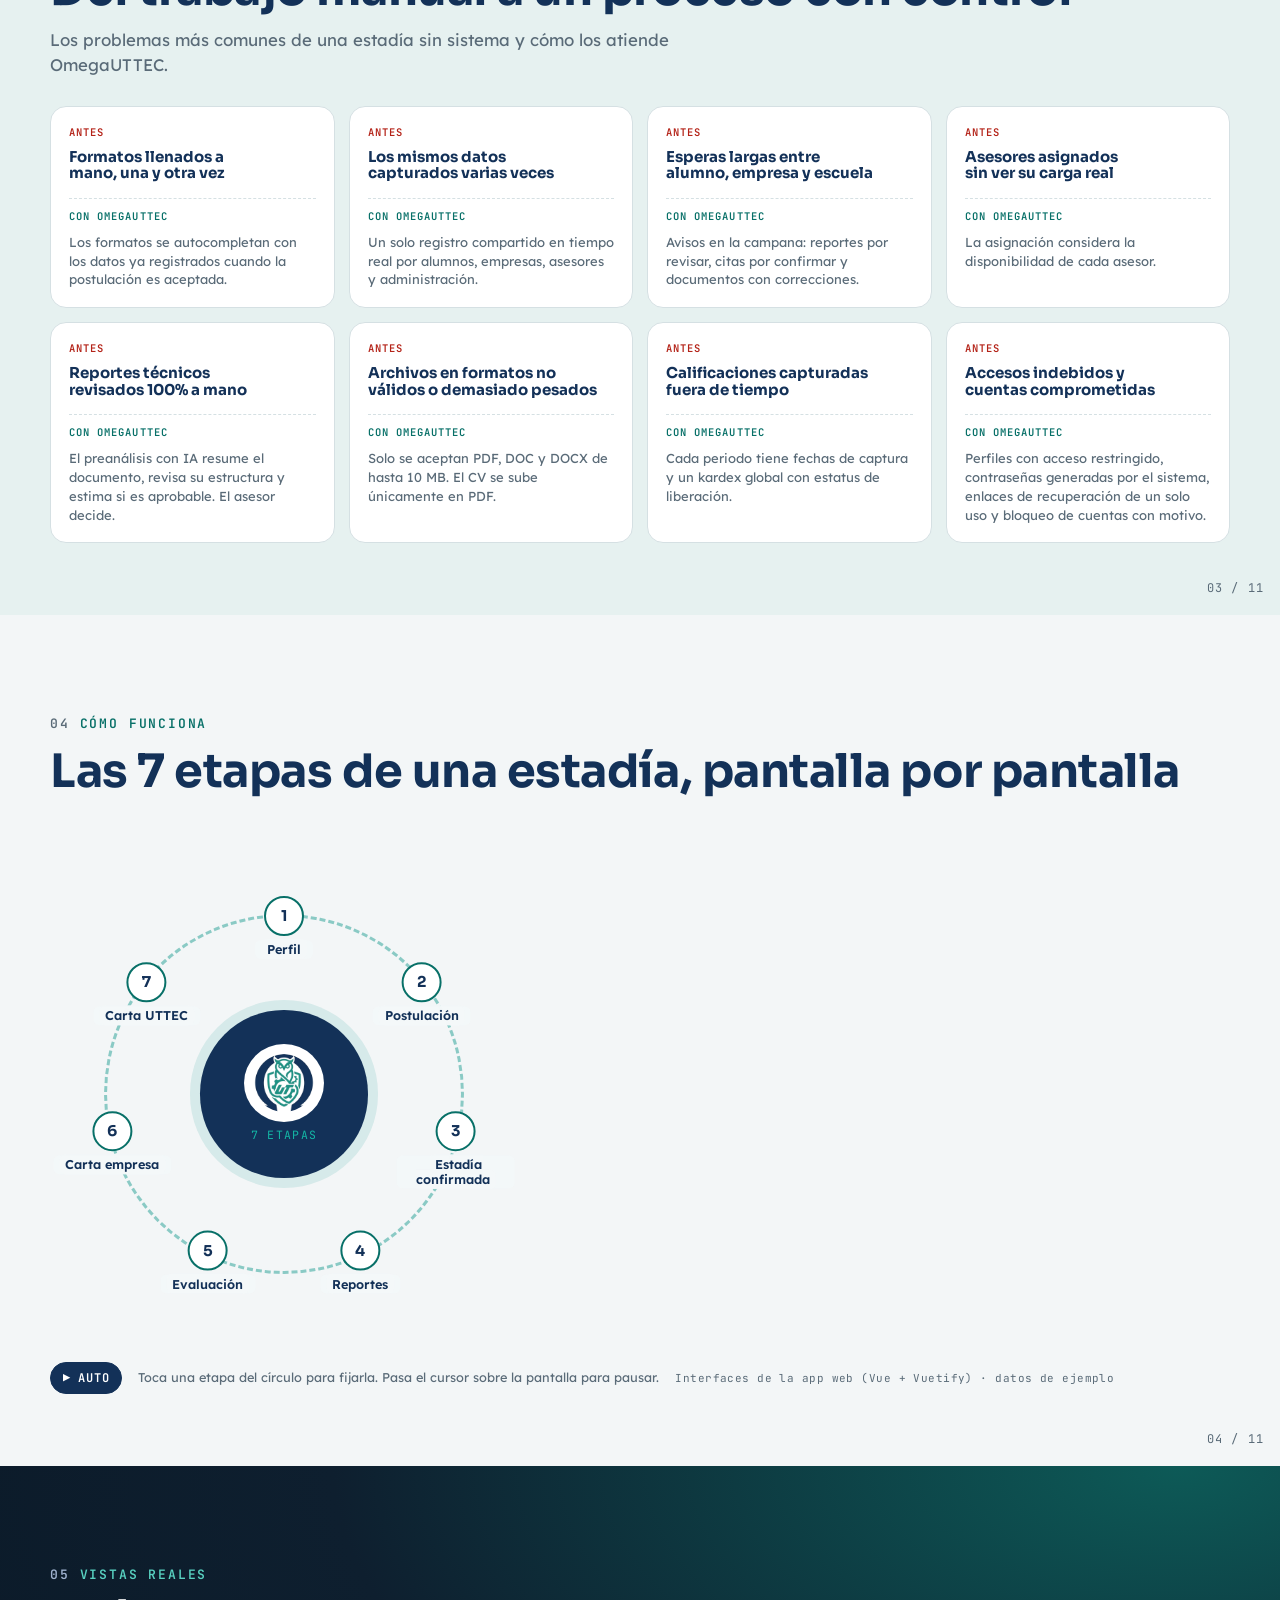
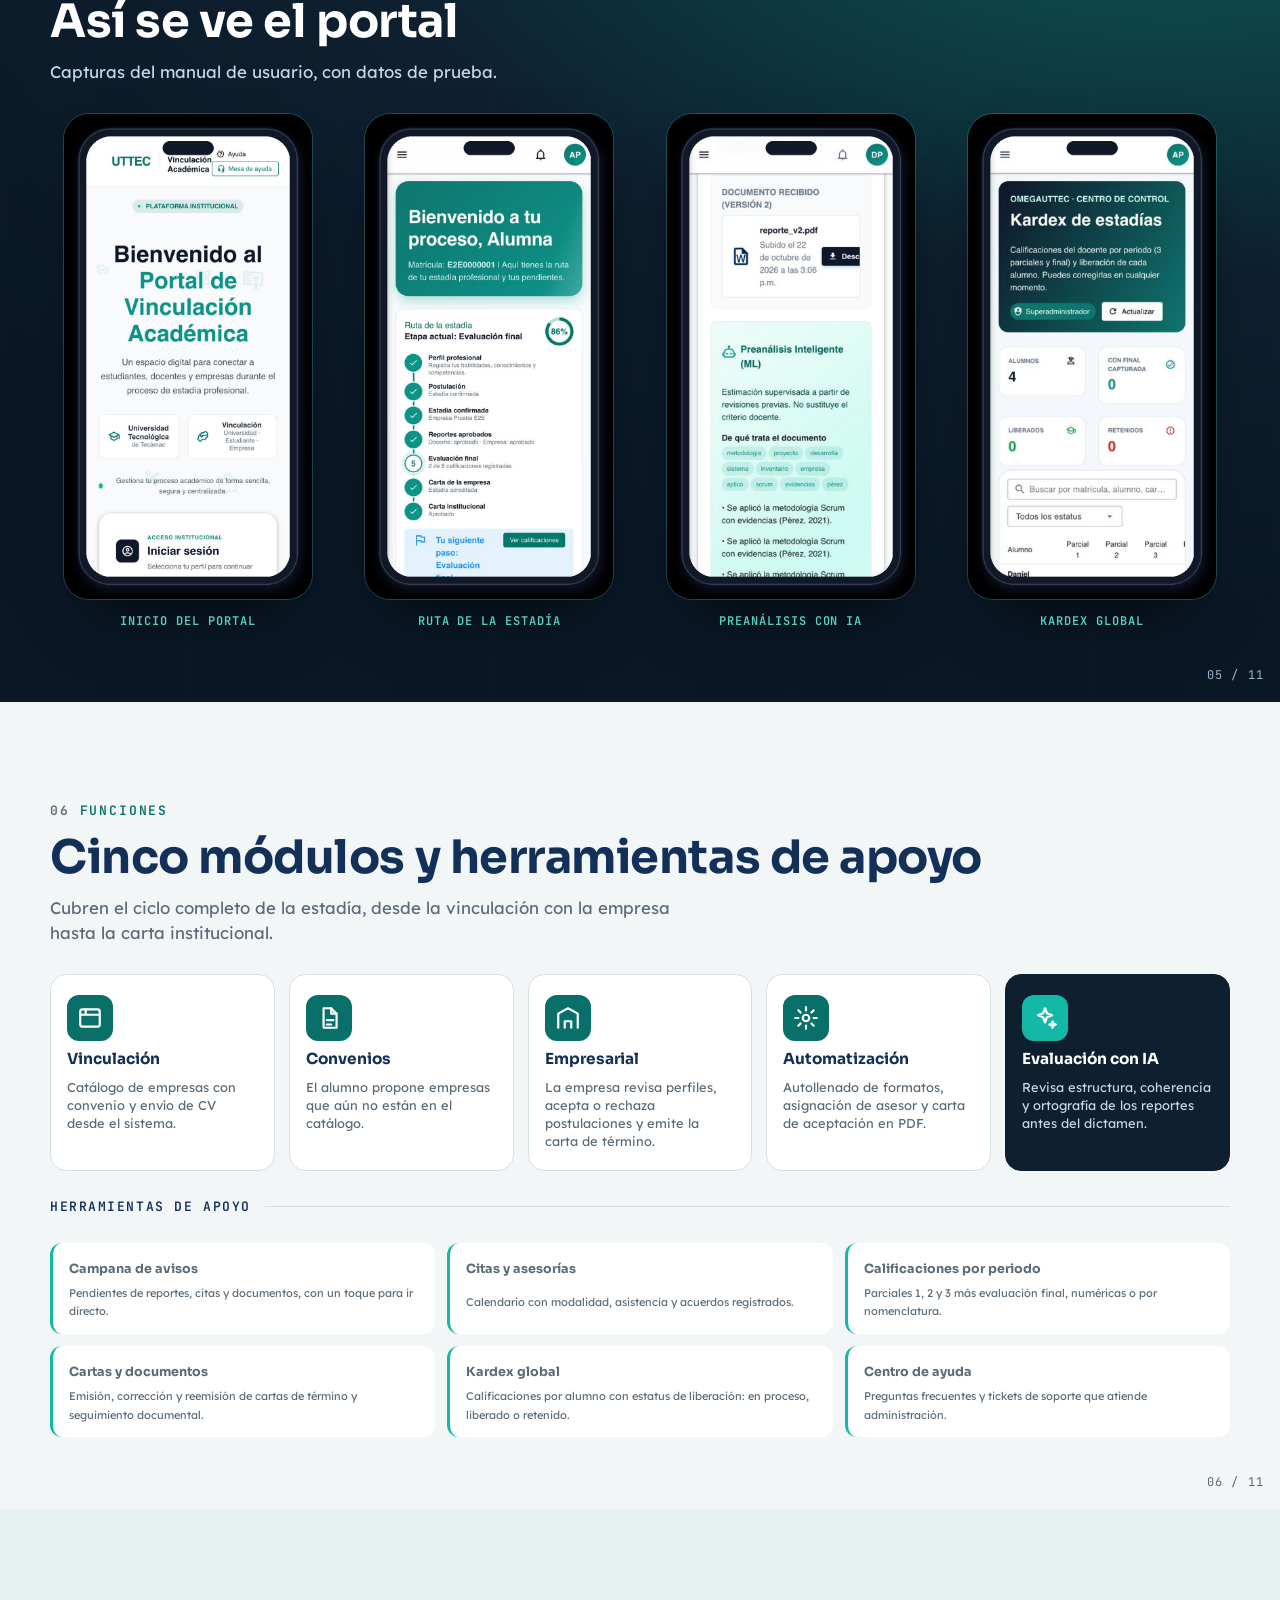
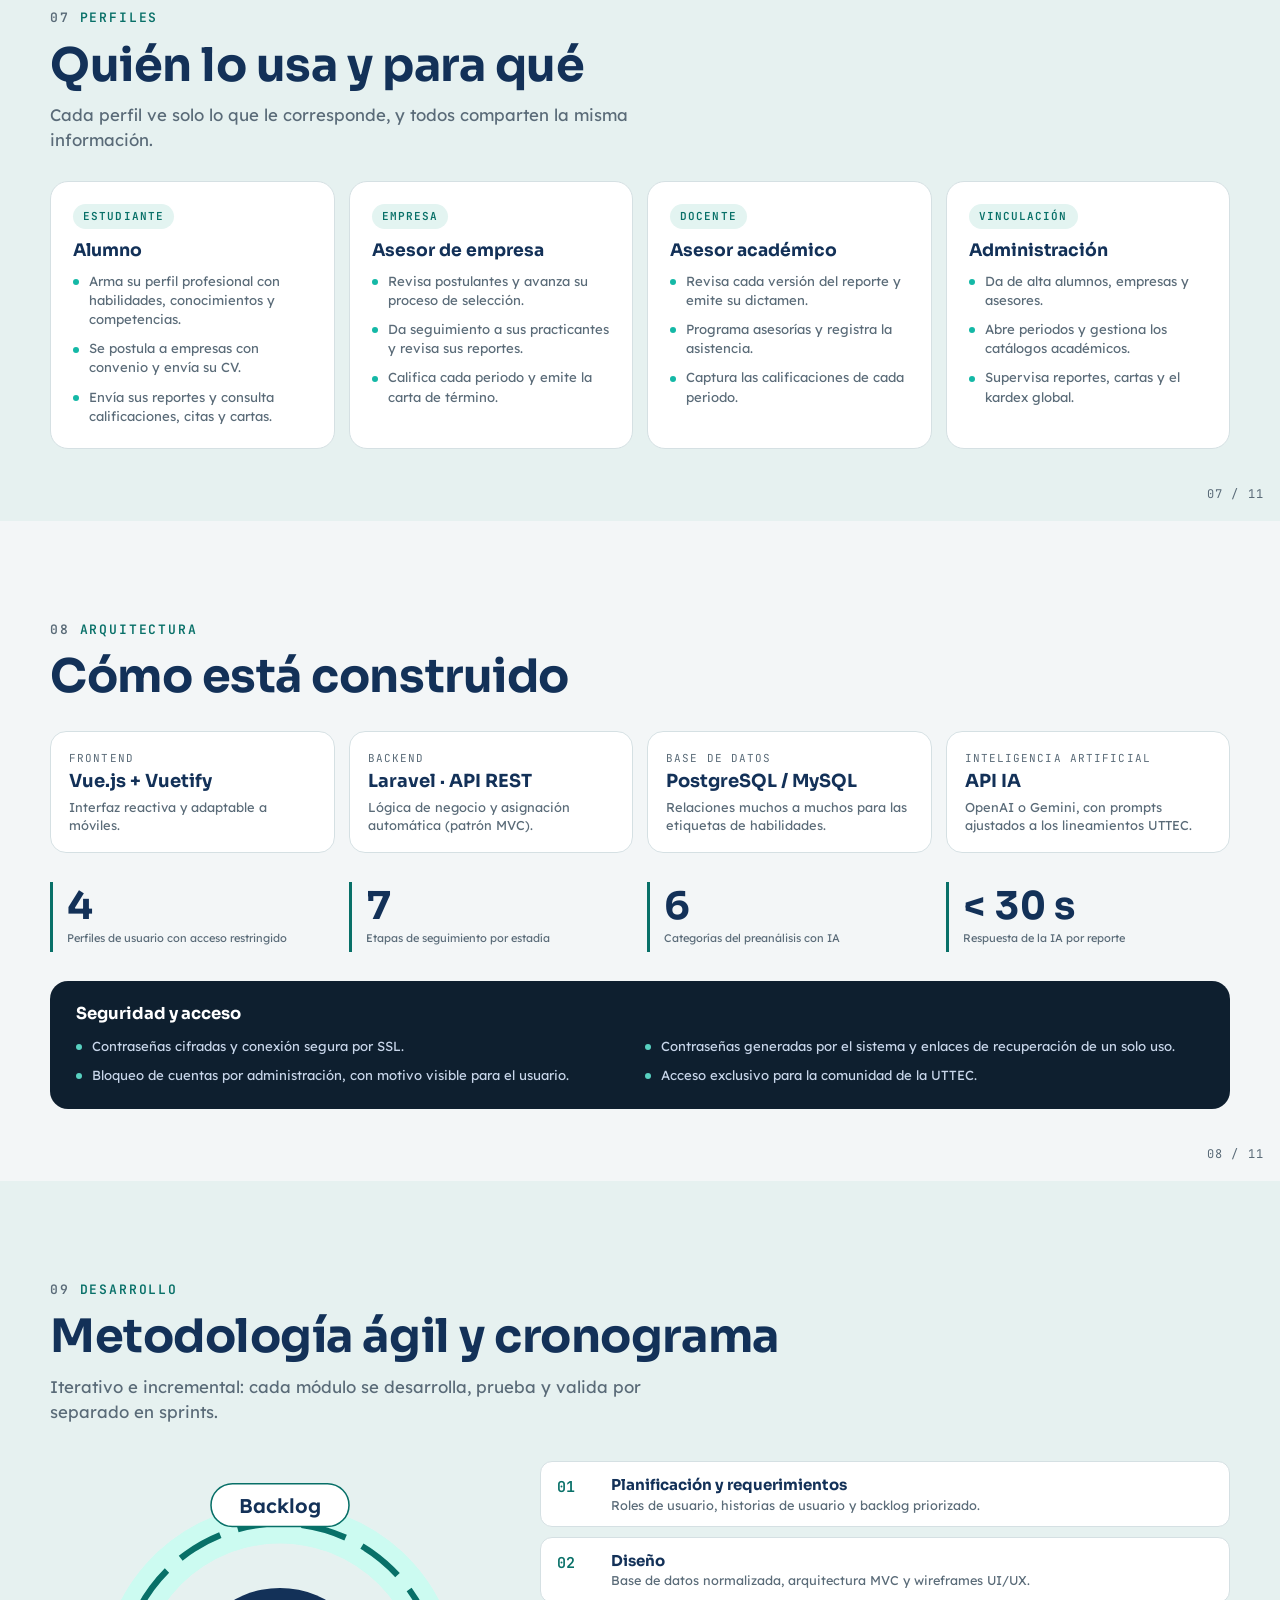
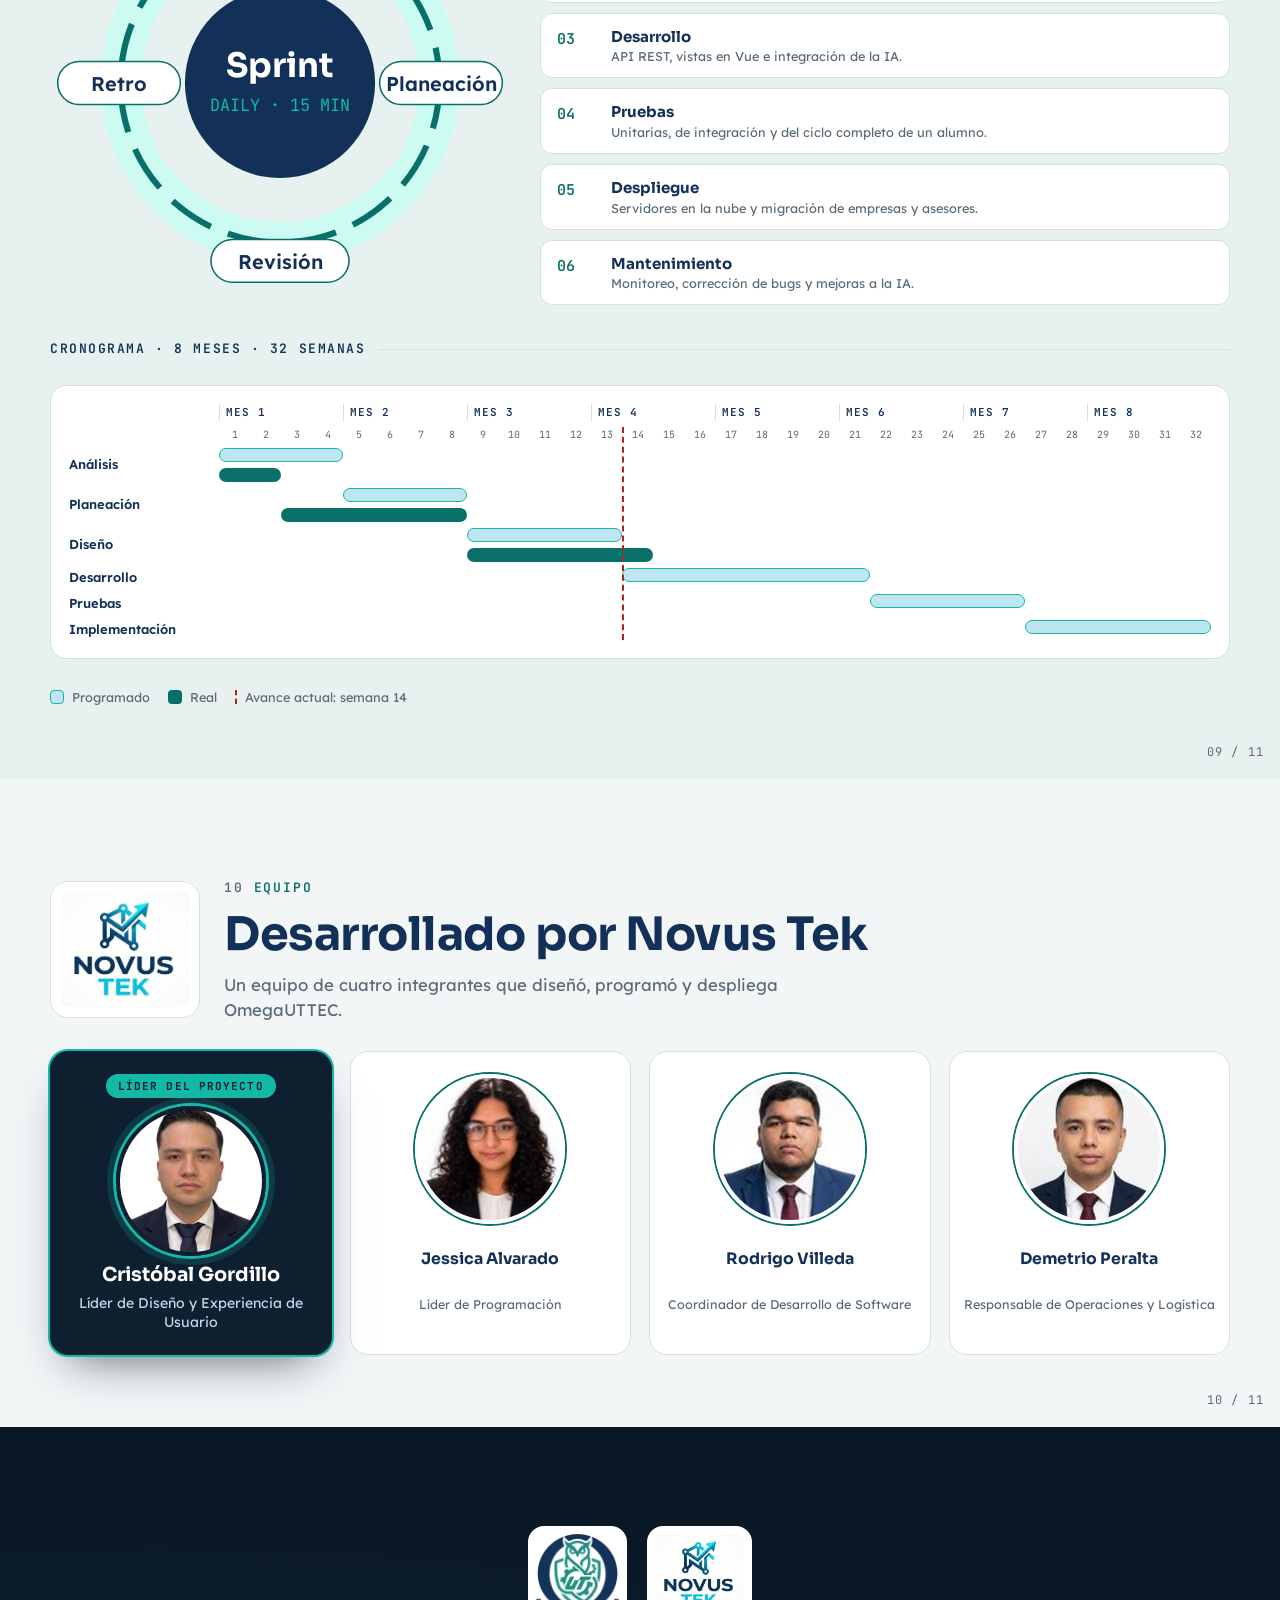
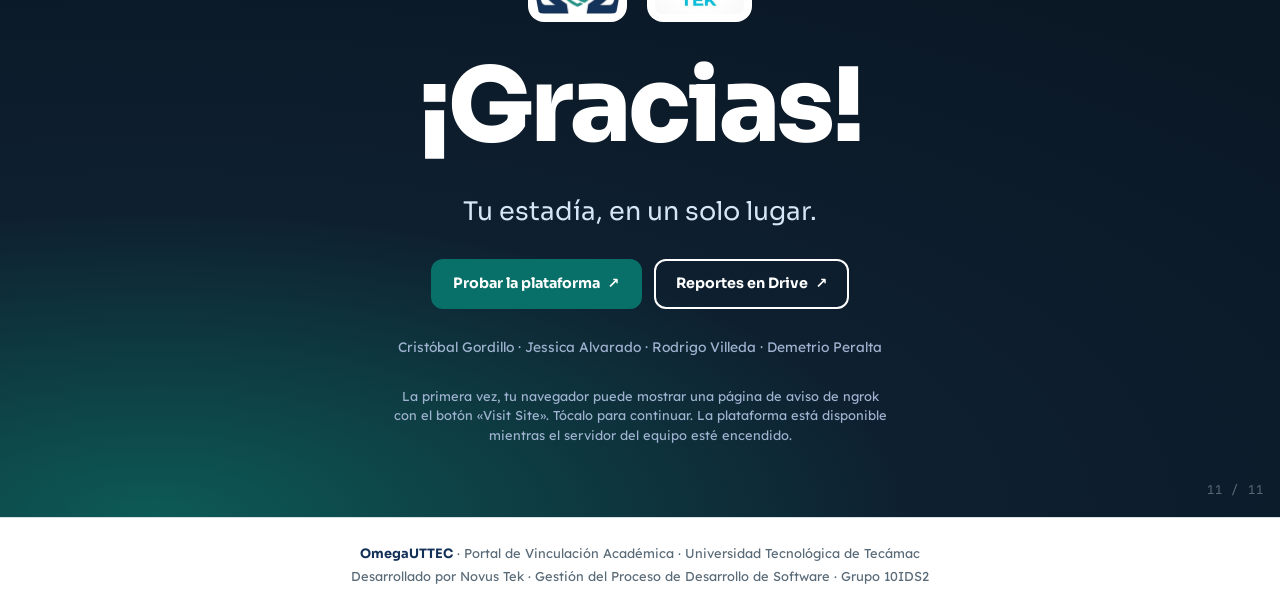
==== commit 69d4b985: "Tec Monterey" ====
--- a/index.html
+++ b/index.html
@@ -3,11 +3,11 @@
 <head>
 <meta charset="utf-8">
 <meta name="viewport" content="width=device-width, initial-scale=1, viewport-fit=cover">
-<title>OmegaUTTEC · Plataforma de estadías profesionales</title>
-<meta name="description" content="OmegaUTTEC: plataforma web que lleva la estadía profesional de la UTTEC de la postulación a la liberación. Conoce el proyecto y al equipo Novus Tek.">
-<meta name="theme-color" content="#14305C">
-<meta property="og:title" content="OmegaUTTEC · Plataforma de estadías profesionales">
-<meta property="og:description" content="Tu estadía, de la postulación a la liberación, en un solo lugar.">
+<title>OmegaUTTEC · Portal de Vinculación Académica</title>
+<meta name="description" content="OmegaUTTEC: portal de vinculación académica que acompaña la estadía profesional de la UTTEC, de la postulación a la liberación.">
+<meta name="theme-color" content="#0e1f2f">
+<meta property="og:title" content="OmegaUTTEC · Portal de Vinculación Académica">
+<meta property="og:description" content="Tu estadía profesional, de la postulación a la liberación, en un solo lugar.">
 <meta property="og:type" content="website">
 <link rel="icon" href="expo/img/omega-sm.png">
 <link rel="preconnect" href="https://fonts.googleapis.com">
@@ -24,7 +24,7 @@
 <div class="progress" aria-hidden="true"><span></span></div>
 
 <header class="topbar">
-  <a class="brand-mini" href="#inicio">OmegaUTTEC · Novus Tek</a>
+  <a class="brand-mini" href="#inicio"><img src="expo/img/omega-sm.png" alt=""><span>OmegaUTTEC</span></a>
   <div class="top-right">
     <a class="top-cta" href="https://blemish-symptom-lumber.ngrok-free.dev" target="_blank" rel="noopener">Abrir plataforma ↗</a>
     <div class="lang-switch">
@@ -36,196 +36,144 @@
 
 <nav class="dots" aria-label="Secciones">
   <a href="#inicio" title="Inicio"><span>Inicio</span></a>
+  <a href="#que-es" title="Qué es"><span>Qué es</span></a>
+  <a href="#errores" title="Errores que mitiga"><span>Errores</span></a>
+  <a href="#flujo" title="Cómo funciona"><span>Flujo</span></a>
+  <a href="#pantallas" title="Vistas reales"><span>Pantallas</span></a>
+  <a href="#funciones" title="Funciones"><span>Funciones</span></a>
+  <a href="#perfiles" title="Perfiles"><span>Perfiles</span></a>
+  <a href="#arquitectura" title="Arquitectura"><span>Arquitectura</span></a>
+  <a href="#desarrollo" title="Desarrollo"><span>Desarrollo</span></a>
   <a href="#equipo" title="Equipo"><span>Equipo</span></a>
-  <a href="#identidad" title="Identidad"><span>Identidad</span></a>
-  <a href="#problema" title="Problema"><span>Problema</span></a>
-  <a href="#solucion" title="Solución"><span>Solución</span></a>
-  <a href="#flujo" title="Flujo"><span>Flujo</span></a>
-  <a href="#ciclo" title="Ciclo OmegaUTTEC"><span>Ciclo OmegaUTTEC</span></a>
-  <a href="#tecnologia" title="Tecnología"><span>Tecnología</span></a>
-  <a href="#metodologia" title="Metodología"><span>Metodología</span></a>
-  <a href="#cronograma" title="Cronograma"><span>Cronograma</span></a>
-  <a href="#riesgos" title="Riesgos"><span>Riesgos</span></a>
-  <a href="#stakeholders" title="Stakeholders"><span>Stakeholders</span></a>
   <a href="#cierre" title="Cierre"><span>Cierre</span></a>
 </nav>
 
 <main>
 
-<!-- 1 · PORTADA -->
+<!-- 01 · PORTADA -->
 <section class="slide hero" id="inicio">
-  <div class="wrap">
-    <div style="display:grid;gap:22px">
-      <p class="kicker"><span class="t" lang="es">Plataforma de estadías profesionales</span><span class="t" lang="en">Professional internship platform</span></p>
-      <h1>Omega<b>UTTEC</b></h1>
+  <span class="watermark" aria-hidden="true">Ω</span>
+  <div class="wrap hero-wrap">
+    <div class="hero-copy">
+      <p class="kicker"><span class="t" lang="es">Universidad Tecnológica de Tecámac</span><span class="t" lang="en">Universidad Tecnológica de Tecámac</span></p>
+      <h1 class="wordmark">Omega<b>UTTEC</b></h1>
+      <p class="hero-sub"><span class="t" lang="es">Portal de Vinculación Académica para estadías profesionales</span><span class="t" lang="en">Academic Placement Portal for professional internships</span></p>
       <p class="slogan"><span class="t" lang="es">Tu estadía, de la postulación a la liberación, en un solo lugar.</span><span class="t" lang="en">Your internship, from application to sign-off, in one place.</span></p>
       <div class="btns">
-        <a class="btn p" href="https://blemish-symptom-lumber.ngrok-free.dev" target="_blank" rel="noopener"><span class="t" lang="es">Abrir OmegaUTTEC</span><span class="t" lang="en">Open OmegaUTTEC</span> ↗</a>
-        <a class="btn" href="#equipo"><span class="t" lang="es">Recorrer el proyecto</span><span class="t" lang="en">Tour the project</span></a>
+        <a class="btn p" href="https://blemish-symptom-lumber.ngrok-free.dev" target="_blank" rel="noopener"><span class="t" lang="es">Abrir la plataforma</span><span class="t" lang="en">Open the platform</span> ↗</a>
+        <a class="btn" href="#flujo"><span class="t" lang="es">Ver cómo funciona</span><span class="t" lang="en">See how it works</span></a>
       </div>
-      <div class="hero-meta">
-        <span><span class="t" lang="es">Desarrollado por</span><span class="t" lang="en">Built by</span> <strong>Novus Tek</strong></span>
-        <span><span class="t" lang="es">Asignatura</span><span class="t" lang="en">Course</span>: <strong><span class="t" lang="es">Gestión del Proceso de Desarrollo de Software</span><span class="t" lang="en">Software Development Process Management</span></strong></span>
-        <span><span class="t" lang="es">Profesor</span><span class="t" lang="en">Professor</span>: <strong>Hugo Humberto Arvizu Rosas</strong></span>
-        <span><span class="t" lang="es">Grupo</span><span class="t" lang="en">Group</span>: <strong>10IDS2</strong></span>
-      </div>
-      <div class="hero-foot">
-        <img src="expo/img/uttec.jpg" alt="Universidad Tecnológica de Tecámac">
-        <img src="expo/img/novustek.jpg" alt="Novus Tek">
-      </div>
-    </div>
-    <div class="hero-logo"><img src="expo/img/omega.png" alt="Logo OmegaUTTEC"></div>
-  </div>
-  <span class="pager">01 / 13</span>
-</section>
-
-<!-- 2 · EQUIPO -->
-<section class="slide" id="equipo">
-  <div class="wrap">
-    <div class="team-top">
-      <img src="expo/img/novustek.jpg" alt="Logo Novus Tek">
-      <div class="head">
-        <p class="kicker"><span class="n">02</span> <span class="t" lang="es">¿Quiénes somos?</span><span class="t" lang="en">Who are we?</span></p>
-        <h2 class="h2">Novus Tek</h2>
-        <p class="lead"><span class="t" lang="es">“Innovación que conecta.” Un equipo de cinco que diseña y construye software para resolver procesos reales de la universidad.</span><span class="t" lang="en">“Innovation that connects.” A five-person team that designs and builds software to solve real university processes.</span></p>
-      </div>
-    </div>
-    <figure class="creators">
-     
-      <figcaption><span class="t" lang="es">Los creadores de OmegaUTTEC</span><span class="t" lang="en">The creators of OmegaUTTEC</span></figcaption>
-    </figure>
-    <div class="team">
-      <div class="member lead"><span class="lead-badge"><span class="t" lang="es">Líder del proyecto</span><span class="t" lang="en">Project lead</span></span><img src="expo/img/cristobal.jpg" alt="Cristóbal Gordillo"><span class="role-tag">LUX · PM</span><h3>Cristóbal Gordillo</h3><p><span class="t" lang="es">Líder de Diseño y Experiencia de Usuario</span><span class="t" lang="en">Design &amp; UX Lead</span></p></div>
-      <div class="member"><img src="expo/img/jahzeel.jpg" alt="Jessica Alvarado"><span class="role-tag">LPG</span><h3>Jessica Alvarado</h3><p><span class="t" lang="es">Líder de Programación</span><span class="t" lang="en">Programming Lead</span></p></div>
-      <div class="member"><img src="expo/img/rodrigo.jpg" alt="Rodrigo Villeda"><span class="role-tag">CDS</span><h3>Rodrigo Villeda</h3><p><span class="t" lang="es">Coordinador de Desarrollo de Software</span><span class="t" lang="en">Software Development Coordinator</span></p></div>
-      <div class="member"><img src="expo/img/xizmel.jpg" alt="Xizmel Hernández"><span class="role-tag">CDL</span><h3>Xizmel Hernández</h3><p><span class="t" lang="es">Coordinadora de Diseño y Logística</span><span class="t" lang="en">Design &amp; Logistics Coordinator</span></p></div>
-      <div class="member"><img src="expo/img/demetrio.jpg" alt="Demetrio Peralta"><span class="role-tag">ROL</span><h3>Demetrio Peralta</h3><p><span class="t" lang="es">Responsable de Operaciones y Logística</span><span class="t" lang="en">Operations &amp; Logistics Manager</span></p></div>
-    </div>
-    <div class="fusion">
-      <p class="fusion-lbl"><span class="t" lang="es">Origen de Novus Tek</span><span class="t" lang="en">Where Novus Tek comes from</span></p>
-      <div class="fusion-row">
-        <div class="fusion-co"><img src="expo/img/Code_Edge.png" alt="Code Edge"><b>Code Edge</b></div>
-        <span class="fusion-op" aria-hidden="true">+</span>
-        <div class="fusion-co"><span class="mark" aria-hidden="true">CN</span><b>CodeNex</b></div>
-        <span class="fusion-op" aria-hidden="true">→</span>
-        <div class="fusion-co fusion-out"><img src="expo/img/novustek.jpg" alt="Novus Tek"><b>Novus Tek</b></div>
-      </div>
-      <p class="fusion-note"><span class="t" lang="es">Code Edge y CodeNex se fusionaron para crear Novus Tek.</span><span class="t" lang="en">Code Edge and CodeNex merged to create Novus Tek.</span></p>
-    </div>
-  </div>
-  <span class="pager">02 / 13</span>
-</section>
-
-<!-- 3 · IDENTIDAD -->
-<section class="slide tint" id="identidad">
-  <div class="wrap">
-    <div class="head">
-      <p class="kicker"><span class="n">03</span> <span class="t" lang="es">Identidad visual</span><span class="t" lang="en">Visual identity</span></p>
-      <h2 class="h2"><span class="t" lang="es">Logo, colores y por qué</span><span class="t" lang="en">Logo, colors and why</span></h2>
-    </div>
-    <div class="ident">
-      <div class="swatches">
-        <div class="sw"><i style="background:var(--navy)"></i><div><b><span class="t" lang="es">Azul marino</span><span class="t" lang="en">Navy blue</span></b><small>#14305C</small><p><span class="t" lang="es">Confianza y seriedad institucional: aquí viven datos de alumnos y empresas.</span><span class="t" lang="en">Trust and institutional seriousness: student and company data lives here.</span></p></div></div>
-        <div class="sw"><i style="background:var(--teal)"></i><div><b>Teal</b><small>#0D9488</small><p><span class="t" lang="es">Tecnología y crecimiento. Es el color principal de la plataforma.</span><span class="t" lang="en">Technology and growth. It is the platform’s main color.</span></p></div></div>
-        <div class="sw"><i style="background:var(--cyan)"></i><div><b>Cyan</b><small>#22B8D6</small><p><span class="t" lang="es">Innovación: lo tomamos de “TEK” en nuestro logo y lo usamos para la IA.</span><span class="t" lang="en">Innovation: taken from “TEK” in our logo and used to mark the AI.</span></p></div></div>
-        <div class="sw"><i style="background:var(--uttec)"></i><div><b><span class="t" lang="es">Verde UTTEC</span><span class="t" lang="en">UTTEC green</span></b><small>#3F9A3A</small><p><span class="t" lang="es">Pertenencia: el sistema es exclusivo para la universidad.</span><span class="t" lang="en">Belonging: the system is exclusive to the university.</span></p></div></div>
-      </div>
-      <div class="symbols">
-        <div class="symbol"><span class="glyph">Ω</span><div><b>Omega</b><p><span class="t" lang="es">La última letra del alfabeto griego: la estadía es la etapa final de la carrera.</span><span class="t" lang="en">The last letter of the Greek alphabet: the internship is the final stage of the degree.</span></p></div></div>
-        <div class="symbol"><span class="glyph"><img src="expo/img/omega.png" alt="" style="width:60px;background:#fff;border-radius:12px;padding:4px"></span><div><b><span class="t" lang="es">Búho</span><span class="t" lang="en">Owl</span></b><p><span class="t" lang="es">Conocimiento y guía, como el asesor que acompaña al alumno.</span><span class="t" lang="en">Knowledge and guidance, like the advisor who supports the student.</span></p></div></div>
-        <div class="symbol"><span class="glyph"><svg viewBox="0 0 24 24" width="48" height="48" fill="none" stroke="#22b8d6" stroke-width="1.8" stroke-linecap="round" stroke-linejoin="round" style="display:inline-block"><path d="M12 2l8 3v6c0 5-3.5 9-8 11-4.5-2-8-6-8-11V5z"/><circle cx="12" cy="11" r="3"/><path d="M12 6v2M12 14v2M7 11h2M15 11h2"/></svg></span><div><b><span class="t" lang="es">Escudo y engrane</span><span class="t" lang="en">Shield and gear</span></b><p><span class="t" lang="es">Seguridad de la información y automatización de procesos, con el emblema UT al centro.</span><span class="t" lang="en">Data security and process automation, with the UT emblem at the center.</span></p></div></div>
-      </div>
-    </div>
-  </div>
-  <span class="pager">03 / 13</span>
-</section>
-
-<!-- 4 · PROBLEMA / PROPÓSITO -->
-<section class="slide" id="problema">
-  <div class="wrap">
-    <div class="head">
-      <p class="kicker"><span class="n">04</span> <span class="t" lang="es">¿Para qué lo hacemos?</span><span class="t" lang="en">Why are we building it?</span></p>
-      <h2 class="h2"><span class="t" lang="es">Optimizar, agilizar y modernizar las estadías</span><span class="t" lang="en">Optimize, speed up and modernize internships</span></h2>
-    </div>
-    <div class="split">
-      <div class="before">
-        <h3><span class="t" lang="es">Hoy</span><span class="t" lang="en">Today</span></h3>
-        <ul>
-          <li><span class="t" lang="es">Formatos llenados a mano, una y otra vez</span><span class="t" lang="en">Forms filled in by hand, again and again</span></li>
-          <li><span class="t" lang="es">Tiempos de espera largos entre alumno, empresa y escuela</span><span class="t" lang="en">Long waits between student, company and school</span></li>
-          <li><span class="t" lang="es">Asesores asignados sin ver su carga real</span><span class="t" lang="en">Advisors assigned without seeing their real workload</span></li>
-          <li><span class="t" lang="es">Reportes técnicos revisados 100% de forma manual</span><span class="t" lang="en">Technical reports reviewed 100% manually</span></li>
-        </ul>
-      </div>
-      <div class="goals">
-        <div class="goal"><h3><span class="t" lang="es">Inserción laboral</span><span class="t" lang="en">Job placement</span></h3><p><span class="t" lang="es">Puente directo alumno–empresa con postulación automatizada.</span><span class="t" lang="en">A direct student–company bridge with automated applications.</span></p></div>
-        <div class="goal"><h3><span class="t" lang="es">Cero datos repetidos</span><span class="t" lang="en">No duplicate data</span></h3><p><span class="t" lang="es">Los formatos se autocompletan al ser aceptado: menos errores humanos.</span><span class="t" lang="en">Forms auto-fill once accepted: fewer human errors.</span></p></div>
-        <div class="goal"><h3><span class="t" lang="es">Carga docente justa</span><span class="t" lang="en">Fair advisor workload</span></h3><p><span class="t" lang="es">Asesores asignados según su disponibilidad en tiempo real.</span><span class="t" lang="en">Advisors assigned by real-time availability.</span></p></div>
-        <div class="goal"><h3><span class="t" lang="es">Mejores evaluaciones</span><span class="t" lang="en">Better evaluations</span></h3><p><span class="t" lang="es">La IA da un prediagnóstico de cada reporte para revisar más rápido.</span><span class="t" lang="en">AI gives a pre-diagnosis of each report for faster reviews.</span></p></div>
-      </div>
-    </div>
-  </div>
-  <span class="pager">04 / 13</span>
-</section>
-
-<!-- 5 · SOLUCIÓN -->
-<section class="slide dark" id="solucion">
-  <div class="wrap">
-    <div class="head">
-      <p class="kicker"><span class="n">05</span> <span class="t" lang="es">La solución</span><span class="t" lang="en">The solution</span></p>
-      <h2 class="h2"><span class="t" lang="es">Una plataforma web, cinco módulos</span><span class="t" lang="en">One web platform, five modules</span></h2>
-      <p class="lead"><span class="t" lang="es">Centralizada y de uso exclusivo para la UTTEC. Cubre el ciclo completo de la estadía.</span><span class="t" lang="en">Centralized and exclusive to UTTEC. It covers the full internship cycle.</span></p>
-    </div>
-    <div class="modules">
-      <div class="mod"><div class="ico"><svg viewBox="0 0 24 24"><rect x="3" y="4" width="18" height="16" rx="2"/><path d="M3 9h18M8 4v5"/></svg></div><h3><span class="t" lang="es">Vinculación</span><span class="t" lang="en">Placement</span></h3><p><span class="t" lang="es">Catálogo de empresas afiliadas y envío del CV desde el sistema.</span><span class="t" lang="en">Catalog of partner companies and CV submission from the system.</span></p></div>
-      <div class="mod"><div class="ico"><svg viewBox="0 0 24 24"><path d="M7 3h7l5 5v13H7z"/><path d="M14 3v5h5M10 14h6M10 18h4"/></svg></div><h3><span class="t" lang="es">Convenios</span><span class="t" lang="en">Agreements</span></h3><p><span class="t" lang="es">El alumno propone nuevas empresas que aún no están en el catálogo.</span><span class="t" lang="en">Students propose new companies not yet in the catalog.</span></p></div>
-      <div class="mod"><div class="ico"><svg viewBox="0 0 24 24"><path d="M3 21V8l9-5 9 5v13"/><path d="M9 21v-6h6v6"/></svg></div><h3><span class="t" lang="es">Empresarial</span><span class="t" lang="en">Company panel</span></h3><p><span class="t" lang="es">La empresa evalúa perfiles y acepta o rechaza postulaciones.</span><span class="t" lang="en">Companies review profiles and accept or reject applications.</span></p></div>
-      <div class="mod"><div class="ico"><svg viewBox="0 0 24 24"><circle cx="12" cy="12" r="3"/><path d="M12 2v3M12 19v3M2 12h3M19 12h3M4.9 4.9l2.1 2.1M17 17l2.1 2.1M4.9 19.1L7 17M17 7l2.1-2.1"/></svg></div><h3><span class="t" lang="es">Automatización</span><span class="t" lang="en">Automation</span></h3><p><span class="t" lang="es">Autollenado de formatos, asignación de asesor y carta de aceptación.</span><span class="t" lang="en">Auto-filled forms, advisor assignment and acceptance letter.</span></p></div>
-      <div class="mod ai"><div class="ico"><svg viewBox="0 0 24 24"><path d="M12 3l1.8 4.7L18.5 9.5l-4.7 1.8L12 16l-1.8-4.7L5.5 9.5l4.7-1.8z"/><path d="M19 15l.8 2.2L22 18l-2.2.8L19 21l-.8-2.2L16 18l2.2-.8z"/></svg></div><h3><span class="t" lang="es">Evaluación con IA</span><span class="t" lang="en">AI-assisted review</span></h3><p><span class="t" lang="es">Revisa estructura, coherencia y ortografía de los reportes técnicos.</span><span class="t" lang="en">Checks structure, coherence and spelling of technical reports.</span></p></div>
-    </div>
-    <div class="roles">
-      <span class="chip"><span class="t" lang="es">Alumno</span><span class="t" lang="en">Student</span></span>
-      <span class="chip"><span class="t" lang="es">Responsable de empresa</span><span class="t" lang="en">Company representative</span></span>
-      <span class="chip"><span class="t" lang="es">Asesor académico</span><span class="t" lang="en">Academic advisor</span></span>
-      <span class="chip"><span class="t" lang="es">Administrador</span><span class="t" lang="en">Administrator</span></span>
-    </div>
-  </div>
-  <span class="pager">05 / 13</span>
-</section>
-
-<!-- 6 · FLUJO -->
+      <ul class="chips" aria-label="Datos clave">
+        <li><span class="t" lang="es">Web y app móvil</span><span class="t" lang="en">Web and mobile app</span></li>
+        <li><span class="t" lang="es">4 perfiles de usuario</span><span class="t" lang="en">4 user profiles</span></li>
+        <li><span class="t" lang="es">7 etapas de seguimiento</span><span class="t" lang="en">7 tracking stages</span></li>
+        <li><span class="t" lang="es">Revisión asistida por IA</span><span class="t" lang="en">AI-assisted review</span></li>
+      </ul>
+      <p class="hero-credit"><span class="t" lang="es">Desarrollado por</span><span class="t" lang="en">Developed by</span> <strong>Novus Tek</strong></p>
+    </div>
+    <div class="hero-art">
+      <div class="hero-logo"><img src="expo/img/omega.png" alt="Logo OmegaUTTEC"></div>
+    </div>
+  </div>
+  <span class="pager">01 / 11</span>
+</section>
+
+<!-- 02 · QUÉ ES -->
+<section class="slide" id="que-es">
+  <div class="wrap">
+    <div class="head">
+      <p class="kicker"><span class="n">02</span> <span class="t" lang="es">¿Qué es?</span><span class="t" lang="en">What is it?</span></p>
+      <h2 class="h2"><span class="t" lang="es">Un solo portal para toda la estadía</span><span class="t" lang="en">One portal for the entire internship</span></h2>
+      <p class="lead"><span class="t" lang="es">OmegaUTTEC conecta a alumnos, asesores académicos, asesores de empresa y Vinculación. Lleva el proceso desde que el alumno se postula a una empresa hasta que recibe su carta de término institucional.</span><span class="t" lang="en">OmegaUTTEC connects students, academic advisors, company advisors and the Placement Office. It takes the process from the student’s application to a company until they receive their official completion letter.</span></p>
+    </div>
+    <div class="info-grid">
+      <article class="info">
+        <h3><span class="t" lang="es">¿Qué es?</span><span class="t" lang="en">What is it?</span></h3>
+        <p><span class="t" lang="es">Una plataforma web y móvil de vinculación académica para la UTTEC, con datos compartidos en tiempo real entre todos sus perfiles.</span><span class="t" lang="en">A web and mobile academic placement platform for UTTEC, with data shared in real time across all its profiles.</span></p>
+      </article>
+      <article class="info">
+        <h3><span class="t" lang="es">¿Para qué sirve?</span><span class="t" lang="en">What is it for?</span></h3>
+        <p><span class="t" lang="es">Organiza postulaciones, reportes, citas, calificaciones y cartas, y muestra en qué etapa va cada estadía.</span><span class="t" lang="en">It organizes applications, reports, meetings, grades and letters, and shows the stage each internship is in.</span></p>
+      </article>
+      <article class="info">
+        <h3><span class="t" lang="es">¿A quién va dirigido?</span><span class="t" lang="en">Who is it for?</span></h3>
+        <p><span class="t" lang="es">A alumnos en estadía, asesores académicos, asesores de empresa y al personal de Vinculación que administra el proceso.</span><span class="t" lang="en">Students on internship, academic advisors, company advisors and the Placement Office staff who run the process.</span></p>
+      </article>
+    </div>
+  </div>
+  <span class="pager">02 / 11</span>
+</section>
+
+<!-- 03 · ERRORES QUE MITIGA -->
+<section class="slide tint" id="errores">
+  <div class="wrap">
+    <div class="head">
+      <p class="kicker"><span class="n">03</span> <span class="t" lang="es">Errores que mitiga</span><span class="t" lang="en">Errors it mitigates</span></p>
+      <h2 class="h2"><span class="t" lang="es">Del trabajo manual a un proceso con control</span><span class="t" lang="en">From manual work to a controlled process</span></h2>
+      <p class="lead"><span class="t" lang="es">Los problemas más comunes de una estadía sin sistema y cómo los atiende OmegaUTTEC.</span><span class="t" lang="en">The most common problems of an internship without a system, and how OmegaUTTEC handles them.</span></p>
+    </div>
+    <div class="err-grid">
+      <article class="err">
+        <span class="was"><span class="t" lang="es">Antes</span><span class="t" lang="en">Before</span></span>
+        <h3><span class="t" lang="es">Formatos llenados a mano, una y otra vez</span><span class="t" lang="en">Forms filled in by hand, again and again</span></h3>
+        <span class="now"><span class="t" lang="es">Con OmegaUTTEC</span><span class="t" lang="en">With OmegaUTTEC</span></span>
+        <p><span class="t" lang="es">Los formatos se autocompletan con los datos ya registrados cuando la postulación es aceptada.</span><span class="t" lang="en">Forms auto-fill with the data already on file once the application is accepted.</span></p>
+      </article>
+      <article class="err">
+        <span class="was"><span class="t" lang="es">Antes</span><span class="t" lang="en">Before</span></span>
+        <h3><span class="t" lang="es">Los mismos datos capturados varias veces</span><span class="t" lang="en">The same data entered several times</span></h3>
+        <span class="now"><span class="t" lang="es">Con OmegaUTTEC</span><span class="t" lang="en">With OmegaUTTEC</span></span>
+        <p><span class="t" lang="es">Un solo registro compartido en tiempo real por alumnos, empresas, asesores y administración.</span><span class="t" lang="en">A single record shared in real time by students, companies, advisors and administration.</span></p>
+      </article>
+      <article class="err">
+        <span class="was"><span class="t" lang="es">Antes</span><span class="t" lang="en">Before</span></span>
+        <h3><span class="t" lang="es">Esperas largas entre alumno, empresa y escuela</span><span class="t" lang="en">Long waits between student, company and school</span></h3>
+        <span class="now"><span class="t" lang="es">Con OmegaUTTEC</span><span class="t" lang="en">With OmegaUTTEC</span></span>
+        <p><span class="t" lang="es">Avisos en la campana: reportes por revisar, citas por confirmar y documentos con correcciones.</span><span class="t" lang="en">Bell notifications for reports to review, meetings to confirm and documents that need corrections.</span></p>
+      </article>
+      <article class="err">
+        <span class="was"><span class="t" lang="es">Antes</span><span class="t" lang="en">Before</span></span>
+        <h3><span class="t" lang="es">Asesores asignados sin ver su carga real</span><span class="t" lang="en">Advisors assigned without seeing their real workload</span></h3>
+        <span class="now"><span class="t" lang="es">Con OmegaUTTEC</span><span class="t" lang="en">With OmegaUTTEC</span></span>
+        <p><span class="t" lang="es">La asignación considera la disponibilidad de cada asesor.</span><span class="t" lang="en">Assignment takes each advisor’s availability into account.</span></p>
+      </article>
+      <article class="err">
+        <span class="was"><span class="t" lang="es">Antes</span><span class="t" lang="en">Before</span></span>
+        <h3><span class="t" lang="es">Reportes técnicos revisados 100% a mano</span><span class="t" lang="en">Technical reports reviewed 100% by hand</span></h3>
+        <span class="now"><span class="t" lang="es">Con OmegaUTTEC</span><span class="t" lang="en">With OmegaUTTEC</span></span>
+        <p><span class="t" lang="es">El preanálisis con IA resume el documento, revisa su estructura y estima si es aprobable. El asesor decide.</span><span class="t" lang="en">The AI pre-analysis summarizes the document, checks its structure and estimates whether it is approvable. The advisor decides.</span></p>
+      </article>
+      <article class="err">
+        <span class="was"><span class="t" lang="es">Antes</span><span class="t" lang="en">Before</span></span>
+        <h3><span class="t" lang="es">Archivos en formatos no válidos o demasiado pesados</span><span class="t" lang="en">Files in invalid formats or too large</span></h3>
+        <span class="now"><span class="t" lang="es">Con OmegaUTTEC</span><span class="t" lang="en">With OmegaUTTEC</span></span>
+        <p><span class="t" lang="es">Solo se aceptan PDF, DOC y DOCX de hasta 10 MB. El CV se sube únicamente en PDF.</span><span class="t" lang="en">Only PDF, DOC and DOCX files up to 10 MB are accepted. CVs are uploaded as PDF only.</span></p>
+      </article>
+      <article class="err">
+        <span class="was"><span class="t" lang="es">Antes</span><span class="t" lang="en">Before</span></span>
+        <h3><span class="t" lang="es">Calificaciones capturadas fuera de tiempo</span><span class="t" lang="en">Grades entered outside the allowed window</span></h3>
+        <span class="now"><span class="t" lang="es">Con OmegaUTTEC</span><span class="t" lang="en">With OmegaUTTEC</span></span>
+        <p><span class="t" lang="es">Cada periodo tiene fechas de captura y un kardex global con estatus de liberación.</span><span class="t" lang="en">Each period has capture dates and a global transcript with a release status.</span></p>
+      </article>
+      <article class="err">
+        <span class="was"><span class="t" lang="es">Antes</span><span class="t" lang="en">Before</span></span>
+        <h3><span class="t" lang="es">Accesos indebidos y cuentas comprometidas</span><span class="t" lang="en">Unauthorized access and compromised accounts</span></h3>
+        <span class="now"><span class="t" lang="es">Con OmegaUTTEC</span><span class="t" lang="en">With OmegaUTTEC</span></span>
+        <p><span class="t" lang="es">Perfiles con acceso restringido, contraseñas generadas por el sistema, enlaces de recuperación de un solo uso y bloqueo de cuentas con motivo.</span><span class="t" lang="en">Profiles with restricted access, system-generated passwords, single-use recovery links and account locks with a stated reason.</span></p>
+      </article>
+    </div>
+  </div>
+  <span class="pager">03 / 11</span>
+</section>
+
+<!-- 04 · CÓMO FUNCIONA (ruleta de 7 etapas con pantallas reales recreadas) -->
 <section class="slide" id="flujo">
   <div class="wrap">
     <div class="head">
-      <p class="kicker"><span class="n">06</span> <span class="t" lang="es">¿Cómo funciona?</span><span class="t" lang="en">How does it work?</span></p>
-      <h2 class="h2"><span class="t" lang="es">El recorrido de una estadía</span><span class="t" lang="en">The journey of an internship</span></h2>
-    </div>
-    <div class="flow">
-      <div class="step"><span class="who"><span class="t" lang="es">Alumno</span><span class="t" lang="en">Student</span></span><h3><span class="t" lang="es">Arma su perfil</span><span class="t" lang="en">Builds a profile</span></h3><p><span class="t" lang="es">Elige etiquetas de sus habilidades.</span><span class="t" lang="en">Picks tags for their skills.</span></p></div>
-      <div class="step auto"><span class="who"><span class="t" lang="es">Sistema</span><span class="t" lang="en">System</span></span><h3><span class="t" lang="es">Calcula compatibilidad</span><span class="t" lang="en">Matches skills</span></h3><p><span class="t" lang="es">% de coincidencia con cada vacante.</span><span class="t" lang="en">% match against each opening.</span></p></div>
-      <div class="step"><span class="who"><span class="t" lang="es">Empresa</span><span class="t" lang="en">Company</span></span><h3><span class="t" lang="es">Acepta o rechaza</span><span class="t" lang="en">Accepts or rejects</span></h3><p><span class="t" lang="es">Ve a los aspirantes ordenados por compatibilidad.</span><span class="t" lang="en">Sees applicants ranked by match.</span></p></div>
-      <div class="step auto"><span class="who"><span class="t" lang="es">Sistema</span><span class="t" lang="en">System</span></span><h3><span class="t" lang="es">Documentos y asesor</span><span class="t" lang="en">Paperwork &amp; advisor</span></h3><p><span class="t" lang="es">Genera la carta en PDF y asigna asesor disponible.</span><span class="t" lang="en">Generates the PDF letter and assigns an available advisor.</span></p></div>
-      <div class="step ia"><span class="who">IA · AI</span><h3><span class="t" lang="es">Revisa el reporte</span><span class="t" lang="en">Reviews the report</span></h3><p><span class="t" lang="es">Retroalimentación en menos de 30 s.</span><span class="t" lang="en">Feedback in under 30 s.</span></p></div>
-      <div class="step"><span class="who"><span class="t" lang="es">Asesores</span><span class="t" lang="en">Advisors</span></span><h3><span class="t" lang="es">Califican y firman</span><span class="t" lang="en">Grade and sign</span></h3><p><span class="t" lang="es">Aprobación final, con notificaciones.</span><span class="t" lang="en">Final approval, with notifications.</span></p></div>
-    </div>
-    <div class="legend">
-      <span><i style="background:var(--navy)"></i><span class="t" lang="es">Acción de una persona</span><span class="t" lang="en">Human action</span></span>
-      <span><i style="background:var(--teal)"></i><span class="t" lang="es">Automático</span><span class="t" lang="en">Automatic</span></span>
-      <span><i style="background:var(--cyan)"></i><span class="t" lang="es">Inteligencia Artificial</span><span class="t" lang="en">Artificial Intelligence</span></span>
-    </div>
-  </div>
-  <span class="pager">06 / 13</span>
-</section>
-
-
-<!-- 7 · CICLO OMEGAUTTEC (interfaces reales recreadas) -->
-<section class="slide tint" id="ciclo">
-  <div class="wrap">
-    <div class="head">
-      <p class="kicker"><span class="n">07</span> <span class="t" lang="es">OmegaUTTEC en acción</span><span class="t" lang="en">OmegaUTTEC in action</span></p>
-      <h2 class="h2"><span class="t" lang="es">El ciclo de una estadía, pantalla por pantalla</span><span class="t" lang="en">The internship cycle, screen by screen</span></h2>
-    </div>
-    <div class="cycle-wrap" style="display:contents">
+      <p class="kicker"><span class="n">04</span> <span class="t" lang="es">Cómo funciona</span><span class="t" lang="en">How it works</span></p>
+      <h2 class="h2"><span class="t" lang="es">Las 7 etapas de una estadía, pantalla por pantalla</span><span class="t" lang="en">The 7 stages of an internship, screen by screen</span></h2>
+    </div>
+        <div class="cycle-wrap" style="display:contents">
     <input class="cyc-radio" type="radio" name="etapa" id="e0" checked aria-label="Reproducción automática"><input class="cyc-radio" type="radio" name="etapa" id="e1" aria-label="Etapa 1"><input class="cyc-radio" type="radio" name="etapa" id="e2" aria-label="Etapa 2"><input class="cyc-radio" type="radio" name="etapa" id="e3" aria-label="Etapa 3"><input class="cyc-radio" type="radio" name="etapa" id="e4" aria-label="Etapa 4"><input class="cyc-radio" type="radio" name="etapa" id="e5" aria-label="Etapa 5"><input class="cyc-radio" type="radio" name="etapa" id="e6" aria-label="Etapa 6"><input class="cyc-radio" type="radio" name="etapa" id="e7" aria-label="Etapa 7">
     <div class="cycle-area">
       <div class="cycle-layout">
@@ -316,15 +264,123 @@
     </div>
     </div>
   </div>
-  <span class="pager">07 / 13</span>
-</section>
-
-<!-- 8 · TECNOLOGÍA -->
-<section class="slide tint" id="tecnologia">
+  <span class="pager">04 / 11</span>
+</section>
+
+<!-- 05 · VISTAS REALES (capturas del manual de usuario) -->
+<section class="slide dark" id="pantallas">
+  <div class="wrap">
+    <div class="head">
+      <p class="kicker"><span class="n">05</span> <span class="t" lang="es">Vistas reales</span><span class="t" lang="en">Real screens</span></p>
+      <h2 class="h2"><span class="t" lang="es">Así se ve el portal</span><span class="t" lang="en">This is what the portal looks like</span></h2>
+      <p class="lead"><span class="t" lang="es">Capturas del manual de usuario, con datos de prueba.</span><span class="t" lang="en">Screenshots from the user manual, with test data.</span></p>
+    </div>
+    <div class="shots">
+      <figure class="shot">
+        <img src="expo/img/app-bienvenida.jpg" alt="Pantalla de bienvenida del portal" loading="lazy">
+        <figcaption><span class="t" lang="es">Inicio del portal</span><span class="t" lang="en">Portal home</span></figcaption>
+      </figure>
+      <figure class="shot">
+        <img src="expo/img/app-ruta.jpg" alt="Ruta de la estadía con sus 7 etapas y el avance del alumno" loading="lazy">
+        <figcaption><span class="t" lang="es">Ruta de la estadía</span><span class="t" lang="en">Internship route</span></figcaption>
+      </figure>
+      <figure class="shot">
+        <img src="expo/img/app-preanalisis.jpg" alt="Preanálisis con IA de un reporte de estadía" loading="lazy">
+        <figcaption><span class="t" lang="es">Preanálisis con IA</span><span class="t" lang="en">AI pre-analysis</span></figcaption>
+      </figure>
+      <figure class="shot">
+        <img src="expo/img/app-kardex.jpg" alt="Kardex global de estadías con estatus de liberación" loading="lazy">
+        <figcaption><span class="t" lang="es">Kardex global</span><span class="t" lang="en">Global transcript</span></figcaption>
+      </figure>
+    </div>
+  </div>
+  <span class="pager">05 / 11</span>
+</section>
+
+<!-- 06 · FUNCIONES -->
+<section class="slide" id="funciones">
+  <div class="wrap">
+    <div class="head">
+      <p class="kicker"><span class="n">06</span> <span class="t" lang="es">Funciones</span><span class="t" lang="en">Features</span></p>
+      <h2 class="h2"><span class="t" lang="es">Cinco módulos y herramientas de apoyo</span><span class="t" lang="en">Five modules and support tools</span></h2>
+      <p class="lead"><span class="t" lang="es">Cubren el ciclo completo de la estadía, desde la vinculación con la empresa hasta la carta institucional.</span><span class="t" lang="en">They cover the full internship cycle, from placement with a company to the official letter.</span></p>
+    </div>
+    <div class="modules">
+      <div class="mod"><div class="ico"><svg viewBox="0 0 24 24"><rect x="3" y="4" width="18" height="16" rx="2"/><path d="M3 9h18M8 4v5"/></svg></div><h3><span class="t" lang="es">Vinculación</span><span class="t" lang="en">Placement</span></h3><p><span class="t" lang="es">Catálogo de empresas con convenio y envío de CV desde el sistema.</span><span class="t" lang="en">Catalog of partner companies and CV submission from the system.</span></p></div>
+      <div class="mod"><div class="ico"><svg viewBox="0 0 24 24"><path d="M7 3h7l5 5v13H7z"/><path d="M14 3v5h5M10 14h6M10 18h4"/></svg></div><h3><span class="t" lang="es">Convenios</span><span class="t" lang="en">Agreements</span></h3><p><span class="t" lang="es">El alumno propone empresas que aún no están en el catálogo.</span><span class="t" lang="en">Students propose companies that are not yet in the catalog.</span></p></div>
+      <div class="mod"><div class="ico"><svg viewBox="0 0 24 24"><path d="M3 21V8l9-5 9 5v13"/><path d="M9 21v-6h6v6"/></svg></div><h3><span class="t" lang="es">Empresarial</span><span class="t" lang="en">Company panel</span></h3><p><span class="t" lang="es">La empresa revisa perfiles, acepta o rechaza postulaciones y emite la carta de término.</span><span class="t" lang="en">Companies review profiles, accept or reject applications and issue the completion letter.</span></p></div>
+      <div class="mod"><div class="ico"><svg viewBox="0 0 24 24"><circle cx="12" cy="12" r="3"/><path d="M12 2v3M12 19v3M2 12h3M19 12h3M4.9 4.9l2.1 2.1M17 17l2.1 2.1M4.9 19.1L7 17M17 7l2.1-2.1"/></svg></div><h3><span class="t" lang="es">Automatización</span><span class="t" lang="en">Automation</span></h3><p><span class="t" lang="es">Autollenado de formatos, asignación de asesor y carta de aceptación en PDF.</span><span class="t" lang="en">Auto-filled forms, advisor assignment and acceptance letter as PDF.</span></p></div>
+      <div class="mod ai"><div class="ico"><svg viewBox="0 0 24 24"><path d="M12 3l1.8 4.7L18.5 9.5l-4.7 1.8L12 16l-1.8-4.7L5.5 9.5l4.7-1.8z"/><path d="M19 15l.8 2.2L22 18l-2.2.8L19 21l-.8-2.2L16 18l2.2-.8z"/></svg></div><h3><span class="t" lang="es">Evaluación con IA</span><span class="t" lang="en">AI-assisted review</span></h3><p><span class="t" lang="es">Revisa estructura, coherencia y ortografía de los reportes antes del dictamen.</span><span class="t" lang="en">Checks structure, coherence and spelling of reports before the decision.</span></p></div>
+    </div>
+    <h3 class="sub-head"><span class="t" lang="es">Herramientas de apoyo</span><span class="t" lang="en">Support tools</span></h3>
+    <div class="tools">
+      <div class="tool"><b><span class="t" lang="es">Campana de avisos</span><span class="t" lang="en">Notification bell</span></b><span><span class="t" lang="es">Pendientes de reportes, citas y documentos, con un toque para ir directo.</span><span class="t" lang="en">Pending reports, meetings and documents, one tap away.</span></span></div>
+      <div class="tool"><b><span class="t" lang="es">Citas y asesorías</span><span class="t" lang="en">Meetings and advising</span></b><span><span class="t" lang="es">Calendario con modalidad, asistencia y acuerdos registrados.</span><span class="t" lang="en">Calendar with mode, attendance and agreements on record.</span></span></div>
+      <div class="tool"><b><span class="t" lang="es">Calificaciones por periodo</span><span class="t" lang="en">Grades by period</span></b><span><span class="t" lang="es">Parciales 1, 2 y 3 más evaluación final, numéricas o por nomenclatura.</span><span class="t" lang="en">Partials 1, 2 and 3 plus final evaluation, numeric or by rubric code.</span></span></div>
+      <div class="tool"><b><span class="t" lang="es">Cartas y documentos</span><span class="t" lang="en">Letters and documents</span></b><span><span class="t" lang="es">Emisión, corrección y reemisión de cartas de término y seguimiento documental.</span><span class="t" lang="en">Issuing, correcting and re-issuing completion letters, plus document tracking.</span></span></div>
+      <div class="tool"><b><span class="t" lang="es">Kardex global</span><span class="t" lang="en">Global transcript</span></b><span><span class="t" lang="es">Calificaciones por alumno con estatus de liberación: en proceso, liberado o retenido.</span><span class="t" lang="en">Grades per student with release status: in progress, released or held.</span></span></div>
+      <div class="tool"><b><span class="t" lang="es">Centro de ayuda</span><span class="t" lang="en">Help center</span></b><span><span class="t" lang="es">Preguntas frecuentes y tickets de soporte que atiende administración.</span><span class="t" lang="en">FAQs and support tickets handled by administration.</span></span></div>
+    </div>
+  </div>
+  <span class="pager">06 / 11</span>
+</section>
+
+<!-- 07 · PERFILES -->
+<section class="slide tint" id="perfiles">
+  <div class="wrap">
+    <div class="head">
+      <p class="kicker"><span class="n">07</span> <span class="t" lang="es">Perfiles</span><span class="t" lang="en">Profiles</span></p>
+      <h2 class="h2"><span class="t" lang="es">Quién lo usa y para qué</span><span class="t" lang="en">Who uses it and for what</span></h2>
+      <p class="lead"><span class="t" lang="es">Cada perfil ve solo lo que le corresponde, y todos comparten la misma información.</span><span class="t" lang="en">Each profile sees only what applies to it, and everyone shares the same information.</span></p>
+    </div>
+    <div class="profiles">
+      <article class="profile">
+        <span class="role"><span class="t" lang="es">Estudiante</span><span class="t" lang="en">Student</span></span>
+        <h3><span class="t" lang="es">Alumno</span><span class="t" lang="en">Student</span></h3>
+        <ul>
+          <li><span class="t" lang="es">Arma su perfil profesional con habilidades, conocimientos y competencias.</span><span class="t" lang="en">Builds a professional profile with skills, knowledge and competencies.</span></li>
+          <li><span class="t" lang="es">Se postula a empresas con convenio y envía su CV.</span><span class="t" lang="en">Applies to partner companies and sends their CV.</span></li>
+          <li><span class="t" lang="es">Envía sus reportes y consulta calificaciones, citas y cartas.</span><span class="t" lang="en">Submits reports and checks grades, meetings and letters.</span></li>
+        </ul>
+      </article>
+      <article class="profile">
+        <span class="role"><span class="t" lang="es">Empresa</span><span class="t" lang="en">Company</span></span>
+        <h3><span class="t" lang="es">Asesor de empresa</span><span class="t" lang="en">Company advisor</span></h3>
+        <ul>
+          <li><span class="t" lang="es">Revisa postulantes y avanza su proceso de selección.</span><span class="t" lang="en">Reviews applicants and moves them through selection.</span></li>
+          <li><span class="t" lang="es">Da seguimiento a sus practicantes y revisa sus reportes.</span><span class="t" lang="en">Follows up on interns and reviews their reports.</span></li>
+          <li><span class="t" lang="es">Califica cada periodo y emite la carta de término.</span><span class="t" lang="en">Grades each period and issues the completion letter.</span></li>
+        </ul>
+      </article>
+      <article class="profile">
+        <span class="role"><span class="t" lang="es">Docente</span><span class="t" lang="en">Faculty</span></span>
+        <h3><span class="t" lang="es">Asesor académico</span><span class="t" lang="en">Academic advisor</span></h3>
+        <ul>
+          <li><span class="t" lang="es">Revisa cada versión del reporte y emite su dictamen.</span><span class="t" lang="en">Reviews each report version and issues a decision.</span></li>
+          <li><span class="t" lang="es">Programa asesorías y registra la asistencia.</span><span class="t" lang="en">Schedules advising sessions and records attendance.</span></li>
+          <li><span class="t" lang="es">Captura las calificaciones de cada periodo.</span><span class="t" lang="en">Enters grades for each period.</span></li>
+        </ul>
+      </article>
+      <article class="profile">
+        <span class="role"><span class="t" lang="es">Vinculación</span><span class="t" lang="en">Placement</span></span>
+        <h3><span class="t" lang="es">Administración</span><span class="t" lang="en">Administration</span></h3>
+        <ul>
+          <li><span class="t" lang="es">Da de alta alumnos, empresas y asesores.</span><span class="t" lang="en">Registers students, companies and advisors.</span></li>
+          <li><span class="t" lang="es">Abre periodos y gestiona los catálogos académicos.</span><span class="t" lang="en">Opens periods and manages academic catalogs.</span></li>
+          <li><span class="t" lang="es">Supervisa reportes, cartas y el kardex global.</span><span class="t" lang="en">Oversees reports, letters and the global transcript.</span></li>
+        </ul>
+      </article>
+    </div>
+  </div>
+  <span class="pager">07 / 11</span>
+</section>
+
+<!-- 08 · ARQUITECTURA -->
+<section class="slide" id="arquitectura">
   <div class="wrap">
     <div class="head">
       <p class="kicker"><span class="n">08</span> <span class="t" lang="es">Arquitectura</span><span class="t" lang="en">Architecture</span></p>
-      <h2 class="h2"><span class="t" lang="es">Con qué lo construimos</span><span class="t" lang="en">What we build it with</span></h2>
+      <h2 class="h2"><span class="t" lang="es">Cómo está construido</span><span class="t" lang="en">How it is built</span></h2>
     </div>
     <div class="stack">
       <div class="layer"><span class="lbl">Frontend</span><h3>Vue.js + Vuetify</h3><p><span class="t" lang="es">Interfaz reactiva y adaptable a móviles.</span><span class="t" lang="en">Reactive, mobile-friendly interface.</span></p></div>
@@ -332,44 +388,51 @@
       <div class="layer"><span class="lbl"><span class="t" lang="es">Base de datos</span><span class="t" lang="en">Database</span></span><h3>PostgreSQL / MySQL</h3><p><span class="t" lang="es">Relaciones muchos a muchos para las etiquetas de habilidades.</span><span class="t" lang="en">Many-to-many relations for skill tags.</span></p></div>
       <div class="layer"><span class="lbl"><span class="t" lang="es">Inteligencia Artificial</span><span class="t" lang="en">Artificial Intelligence</span></span><h3>API IA</h3><p><span class="t" lang="es">OpenAI o Gemini, con prompts ajustados a los lineamientos UTTEC.</span><span class="t" lang="en">OpenAI or Gemini, with prompts tuned to UTTEC guidelines.</span></p></div>
     </div>
-    <div class="nfr">
+    <div class="stats">
+      <div class="stat"><b>4</b><span><span class="t" lang="es">Perfiles de usuario con acceso restringido</span><span class="t" lang="en">User profiles with restricted access</span></span></div>
+      <div class="stat"><b>7</b><span><span class="t" lang="es">Etapas de seguimiento por estadía</span><span class="t" lang="en">Tracking stages per internship</span></span></div>
+      <div class="stat"><b>6</b><span><span class="t" lang="es">Categorías del preanálisis con IA</span><span class="t" lang="en">AI pre-analysis categories</span></span></div>
       <div class="stat"><b>&lt; 30 s</b><span><span class="t" lang="es">Respuesta de la IA por reporte</span><span class="t" lang="en">AI response per report</span></span></div>
-      <div class="stat"><b>99.5%</b><span><span class="t" lang="es">Disponibilidad mínima en la nube</span><span class="t" lang="en">Minimum cloud uptime</span></span></div>
-      <div class="stat"><b>4</b><span><span class="t" lang="es">Roles con acceso restringido</span><span class="t" lang="en">Roles with restricted access</span></span></div>
-      <div class="stat"><b>SSL</b><span><span class="t" lang="es">Contraseñas cifradas y SSL</span><span class="t" lang="en">Encrypted passwords and SSL</span></span></div>
-    </div>
-  </div>
-  <span class="pager">08 / 13</span>
-</section>
-
-<!-- 9 · METODOLOGÍA -->
-<section class="slide" id="metodologia">
-  <div class="wrap">
-    <div class="head">
-      <p class="kicker"><span class="n">09</span> <span class="t" lang="es">Ciclo de vida</span><span class="t" lang="en">Life cycle</span></p>
-      <h2 class="h2"><span class="t" lang="es">Metodología ágil: Scrum</span><span class="t" lang="en">Agile methodology: Scrum</span></h2>
+    </div>
+    <div class="secure">
+      <h3><span class="t" lang="es">Seguridad y acceso</span><span class="t" lang="en">Security and access</span></h3>
+      <ul>
+        <li><span class="t" lang="es">Contraseñas cifradas y conexión segura por SSL.</span><span class="t" lang="en">Encrypted passwords and an SSL-secured connection.</span></li>
+        <li><span class="t" lang="es">Contraseñas generadas por el sistema y enlaces de recuperación de un solo uso.</span><span class="t" lang="en">System-generated passwords and single-use recovery links.</span></li>
+        <li><span class="t" lang="es">Bloqueo de cuentas por administración, con motivo visible para el usuario.</span><span class="t" lang="en">Account locks by administration, with the reason shown to the user.</span></li>
+        <li><span class="t" lang="es">Acceso exclusivo para la comunidad de la UTTEC.</span><span class="t" lang="en">Access exclusive to the UTTEC community.</span></li>
+      </ul>
+    </div>
+  </div>
+  <span class="pager">08 / 11</span>
+</section>
+
+<!-- 09 · DESARROLLO (metodología y cronograma) -->
+<section class="slide tint" id="desarrollo">
+  <div class="wrap">
+    <div class="head">
+      <p class="kicker"><span class="n">09</span> <span class="t" lang="es">Desarrollo</span><span class="t" lang="en">Development</span></p>
+      <h2 class="h2"><span class="t" lang="es">Metodología ágil y cronograma</span><span class="t" lang="en">Agile methodology and schedule</span></h2>
       <p class="lead"><span class="t" lang="es">Iterativo e incremental: cada módulo se desarrolla, prueba y valida por separado en sprints.</span><span class="t" lang="en">Iterative and incremental: each module is built, tested and validated separately in sprints.</span></p>
     </div>
     <div class="method">
-      <div class="scrum">
-        <svg viewBox="0 0 300 300" role="img" aria-label="Ciclo Scrum">
+              <svg viewBox="0 0 300 300" role="img" aria-label="Ciclo Scrum">
           <circle cx="150" cy="150" r="104" fill="none" stroke="#ccfbf1" stroke-width="26"/>
-          <circle cx="150" cy="150" r="104" fill="none" stroke="#0d9488" stroke-width="4" stroke-dasharray="30 12"/>
-          <circle cx="150" cy="150" r="62" fill="#14305c"/>
+          <circle cx="150" cy="150" r="104" fill="none" stroke="#087068" stroke-width="4" stroke-dasharray="30 12"/>
+          <circle cx="150" cy="150" r="62" fill="#133158"/>
           <text x="150" y="146" text-anchor="middle" fill="#ffffff" font-family="Sora, sans-serif" font-weight="700" font-size="22">Sprint</text>
-          <text x="150" y="168" text-anchor="middle" fill="#22b8d6" font-family="JetBrains Mono, monospace" font-size="11">DAILY · 15 MIN</text>
-          <g font-family="Lexend, sans-serif" font-size="13" fill="#14305c" font-weight="600" text-anchor="middle">
-            <rect x="105" y="20" width="90" height="28" rx="14" fill="#ffffff" stroke="#0d9488"/>
+          <text x="150" y="168" text-anchor="middle" fill="#14b8a6" font-family="JetBrains Mono, monospace" font-size="11">DAILY · 15 MIN</text>
+          <g font-family="Lexend, sans-serif" font-size="13" fill="#133158" font-weight="600" text-anchor="middle">
+            <rect x="105" y="20" width="90" height="28" rx="14" fill="#ffffff" stroke="#087068"/>
             <text x="150" y="39">Backlog</text>
-            <rect x="215" y="136" width="80" height="28" rx="14" fill="#ffffff" stroke="#0d9488"/>
+            <rect x="215" y="136" width="80" height="28" rx="14" fill="#ffffff" stroke="#087068"/>
             <text x="255" y="155" class="t" lang="es">Planeación</text><text x="255" y="155" class="t" lang="en">Planning</text>
-            <rect x="105" y="252" width="90" height="28" rx="14" fill="#ffffff" stroke="#0d9488"/>
+            <rect x="105" y="252" width="90" height="28" rx="14" fill="#ffffff" stroke="#087068"/>
             <text x="150" y="271" class="t" lang="es">Revisión</text><text x="150" y="271" class="t" lang="en">Review</text>
-            <rect x="5" y="136" width="80" height="28" rx="14" fill="#ffffff" stroke="#0d9488"/>
+            <rect x="5" y="136" width="80" height="28" rx="14" fill="#ffffff" stroke="#087068"/>
             <text x="45" y="155">Retro</text>
           </g>
         </svg>
-      </div>
       <ol class="phases">
         <li><div><b><span class="t" lang="es">Planificación y requerimientos</span><span class="t" lang="en">Planning &amp; requirements</span></b><p><span class="t" lang="es">Roles de usuario, historias de usuario y backlog priorizado.</span><span class="t" lang="en">User roles, user stories and a prioritized backlog.</span></p></div></li>
         <li><div><b><span class="t" lang="es">Diseño</span><span class="t" lang="en">Design</span></b><p><span class="t" lang="es">Base de datos normalizada, arquitectura MVC y wireframes UI/UX.</span><span class="t" lang="en">Normalized database, MVC architecture and UI/UX wireframes.</span></p></div></li>
@@ -379,18 +442,8 @@
         <li><div><b><span class="t" lang="es">Mantenimiento</span><span class="t" lang="en">Maintenance</span></b><p><span class="t" lang="es">Monitoreo, corrección de bugs y mejoras a la IA.</span><span class="t" lang="en">Monitoring, bug fixes and AI improvements.</span></p></div></li>
       </ol>
     </div>
-  </div>
-  <span class="pager">09 / 13</span>
-</section>
-
-<!-- 10 · CRONOGRAMA -->
-<section class="slide tint" id="cronograma">
-  <div class="wrap">
-    <div class="head">
-      <p class="kicker"><span class="n">10</span> <span class="t" lang="es">Cronograma</span><span class="t" lang="en">Schedule</span></p>
-      <h2 class="h2"><span class="t" lang="es">8 meses · 32 semanas</span><span class="t" lang="en">8 months · 32 weeks</span></h2>
-    </div>
-    <div class="gantt-box">
+    <h3 class="sub-head"><span class="t" lang="es">Cronograma · 8 meses · 32 semanas</span><span class="t" lang="en">Schedule · 8 months · 32 weeks</span></h3>
+        <div class="gantt-box">
       <div class="gantt">
         <span style="grid-row:1;grid-column:1"></span>
         <span class="mh" style="grid-row:1;grid-column:2/span 4"><span class="t" lang="es">MES 1</span><span class="t" lang="en">MONTH 1</span></span>
@@ -428,113 +481,37 @@
         <span class="today" style="grid-row:2/15"></span>
       </div>
     </div>
-    <div class="legend">
+        <div class="legend">
       <span><i style="background:#bfe6f0;border:1px solid var(--cyan);border-radius:4px"></i><span class="t" lang="es">Programado</span><span class="t" lang="en">Planned</span></span>
       <span><i style="background:var(--teal);border-radius:4px"></i><span class="t" lang="es">Real</span><span class="t" lang="en">Actual</span></span>
       <span><i style="border-left:2px dashed var(--risk);border-radius:0;width:2px"></i><span class="t" lang="es">Avance actual: semana 14</span><span class="t" lang="en">Current progress: week 14</span></span>
     </div>
-    <div class="notes">
-      <div class="note"><b><span class="t" lang="es">Análisis terminó antes</span><span class="t" lang="en">Analysis finished early</span></b><span class="t" lang="es">2 semanas en lugar de 4.</span><span class="t" lang="en">2 weeks instead of 4.</span></div>
-      <div class="note"><b><span class="t" lang="es">Planeación se extendió</span><span class="t" lang="en">Planning ran longer</span></b><span class="t" lang="es">Usó ese tiempo y cerró en la semana 8, como estaba previsto.</span><span class="t" lang="en">It used that time and closed in week 8, as planned.</span></div>
-      <div class="note"><b><span class="t" lang="es">Diseño: +1 semana</span><span class="t" lang="en">Design: +1 week</span></b><span class="t" lang="es">Desarrollo arranca en la semana 15.</span><span class="t" lang="en">Development starts in week 15.</span></div>
-    </div>
-  </div>
-  <span class="pager">10 / 13</span>
-</section>
-
-<!-- 11 · RIESGOS -->
-<section class="slide tint" id="riesgos">
-  <div class="wrap">
-    <div class="head">
-      <p class="kicker"><span class="n">11</span> <span class="t" lang="es">Gestión de riesgos</span><span class="t" lang="en">Risk management</span></p>
-      <h2 class="h2"><span class="t" lang="es">40 riesgos identificados en 6 categorías</span><span class="t" lang="en">40 risks identified across 6 categories</span></h2>
-    </div>
-    <div class="risk-layout">
-      <div class="matrix-box">
-        <div class="matrix">
-          <span class="axis-y" style="grid-row:1/4;grid-column:1"><span class="t" lang="es">IMPACTO →</span><span class="t" lang="en">IMPACT →</span></span>
-          <!-- Impacto 3 -->
-          <div class="cell c-mid" style="grid-row:1;grid-column:2"><span class="rk"><span class="t" lang="es">Daño físico de equipos</span><span class="t" lang="en">Physical damage to equipment</span></span><span class="rk"><span class="t" lang="es">Fallo en migración de datos</span><span class="t" lang="en">Data migration failure</span></span></div>
-          <div class="cell c-high" style="grid-row:1;grid-column:3"><span class="rk"><span class="t" lang="es">Caída del servidor cloud</span><span class="t" lang="en">Cloud server outage</span></span><span class="rk"><span class="t" lang="es">Vulnerabilidades de seguridad</span><span class="t" lang="en">Security vulnerabilities</span></span><span class="rk"><span class="t" lang="es">Rotación de personal clave</span><span class="t" lang="en">Key staff turnover</span></span><span class="rk"><span class="t" lang="es">Desviación del presupuesto</span><span class="t" lang="en">Budget overrun</span></span></div>
-          <div class="cell c-high" style="grid-row:1;grid-column:4"><span class="rk"><b><span class="t" lang="es">Sobrecarga de trabajo</span><span class="t" lang="en">Work overload</span></b></span><span class="rk"><b><span class="t" lang="es">Cambios frecuentes en requerimientos</span><span class="t" lang="en">Frequent requirement changes</span></b></span><span class="rk"><b><span class="t" lang="es">Retrasos por problemas técnicos</span><span class="t" lang="en">Delays from technical issues</span></b></span></div>
-          <!-- Impacto 2 -->
-          <div class="cell c-low" style="grid-row:2;grid-column:2"><span class="rk"><span class="t" lang="es">Sistema poco adaptado a móviles</span><span class="t" lang="en">Poor mobile fit</span></span></div>
-          <div class="cell c-mid" style="grid-row:2;grid-column:3"><span class="rk"><span class="t" lang="es">IA tarda más de 30 s</span><span class="t" lang="en">AI takes over 30 s</span></span><span class="rk"><span class="t" lang="es">Incompatibilidad entre frameworks</span><span class="t" lang="en">Framework incompatibility</span></span><span class="rk"><span class="t" lang="es">Conflictos entre roles</span><span class="t" lang="en">Role conflicts</span></span></div>
-          <div class="cell c-high" style="grid-row:2;grid-column:4"><span class="rk"><span class="t" lang="es">Falla de internet del equipo</span><span class="t" lang="en">Team internet outage</span></span><span class="rk"><span class="t" lang="es">Aprobaciones tardías de la UTTEC</span><span class="t" lang="en">Late approvals from UTTEC</span></span></div>
-          <!-- Impacto 1 -->
-          <div class="cell c-low" style="grid-row:3;grid-column:2"></div>
-          <div class="cell c-low" style="grid-row:3;grid-column:3"><span class="rk"><span class="t" lang="es">Obsolescencia de equipos</span><span class="t" lang="en">Hardware obsolescence</span></span></div>
-          <div class="cell c-mid" style="grid-row:3;grid-column:4"><span class="rk"><span class="t" lang="es">Falta de capacitación</span><span class="t" lang="en">Lack of training</span></span></div>
-          <span class="axis-x" style="grid-row:4;grid-column:2/5"><span class="t" lang="es">PROBABILIDAD →</span><span class="t" lang="en">PROBABILITY →</span></span>
-        </div>
+  </div>
+  <span class="pager">09 / 11</span>
+</section>
+
+<!-- 10 · EQUIPO -->
+<section class="slide" id="equipo">
+  <div class="wrap">
+    <div class="team-top">
+      <img src="expo/img/novustek.jpg" alt="Logo Novus Tek">
+      <div class="head">
+        <p class="kicker"><span class="n">10</span> <span class="t" lang="es">Equipo</span><span class="t" lang="en">Team</span></p>
+        <h2 class="h2"><span class="t" lang="es">Desarrollado por Novus Tek</span><span class="t" lang="en">Developed by Novus Tek</span></h2>
+        <p class="lead"><span class="t" lang="es">Un equipo de cuatro integrantes que diseñó, programó y despliega OmegaUTTEC.</span><span class="t" lang="en">A four-person team that designed, built and deploys OmegaUTTEC.</span></p>
       </div>
-      <div class="risk-side">
-        <div class="cats">
-          <div class="cat"><span><span class="t" lang="es">Personal</span><span class="t" lang="en">Staff</span></span><b>6</b></div>
-          <div class="cat"><span><span class="t" lang="es">Equipamiento</span><span class="t" lang="en">Equipment</span></span><b>7</b></div>
-          <div class="cat"><span><span class="t" lang="es">Cliente</span><span class="t" lang="en">Client</span></span><b>6</b></div>
-          <div class="cat"><span><span class="t" lang="es">Tecnológicos</span><span class="t" lang="en">Technology</span></span><b>7</b></div>
-          <div class="cat"><span><span class="t" lang="es">Entrega</span><span class="t" lang="en">Delivery</span></span><b>7</b></div>
-          <div class="cat"><span><span class="t" lang="es">Administración</span><span class="t" lang="en">Management</span></span><b>7</b></div>
-        </div>
-        <div class="strategy">
-          <div><b><span class="t" lang="es">Prevención</span><span class="t" lang="en">Prevention</span></b><span><span class="t" lang="es">Respaldos, code review y pruebas antes de cada despliegue.</span><span class="t" lang="en">Backups, code review and testing before every deploy.</span></span></div>
-          <div><b><span class="t" lang="es">Mitigación</span><span class="t" lang="en">Mitigation</span></b><span><span class="t" lang="es">Sprints cortos y backlog priorizado para absorber cambios.</span><span class="t" lang="en">Short sprints and a prioritized backlog to absorb changes.</span></span></div>
-          <div><b><span class="t" lang="es">Aceptación</span><span class="t" lang="en">Acceptance</span></b><span><span class="t" lang="es">Riesgos de bajo impacto se monitorean sin acción inmediata.</span><span class="t" lang="en">Low-impact risks are monitored without immediate action.</span></span></div>
-        </div>
-      </div>
-    </div>
-  </div>
-  <span class="pager">11 / 13</span>
-</section>
-
-<!-- 12 · STAKEHOLDERS + COMUNICACIÓN -->
-<section class="slide" id="stakeholders">
-  <div class="wrap">
-    <div class="head">
-      <p class="kicker"><span class="n">12</span> <span class="t" lang="es">Personas y comunicación</span><span class="t" lang="en">People and communication</span></p>
-      <h2 class="h2"><span class="t" lang="es">¿A quién involucra y cómo nos coordinamos?</span><span class="t" lang="en">Who is involved and how do we coordinate?</span></h2>
-    </div>
-    <div class="two">
-      <div class="col">
-        <h3>Stakeholders</h3>
-        <div class="sh-group">
-          <span class="tag"><span class="t" lang="es">Internos</span><span class="t" lang="en">Internal</span></span>
-          <div class="pills">
-            <span class="pill"><span class="t" lang="es">Alumnos UTTEC</span><span class="t" lang="en">UTTEC students</span></span>
-            <span class="pill"><span class="t" lang="es">Tutores académicos</span><span class="t" lang="en">Academic advisors</span></span>
-            <span class="pill"><span class="t" lang="es">Departamento de Vinculación</span><span class="t" lang="en">Placement Office</span></span>
-            <span class="pill"><span class="t" lang="es">Equipo Novus Tek</span><span class="t" lang="en">Novus Tek team</span></span>
-            <span class="pill"><span class="t" lang="es">Profesor de la asignatura</span><span class="t" lang="en">Course professor</span></span>
-          </div>
-        </div>
-        <div class="sh-group">
-          <span class="tag"><span class="t" lang="es">Externos</span><span class="t" lang="en">External</span></span>
-          <div class="pills">
-            <span class="pill ext"><span class="t" lang="es">Empresas afiliadas</span><span class="t" lang="en">Partner companies</span></span>
-            <span class="pill ext"><span class="t" lang="es">Asesores empresariales</span><span class="t" lang="en">Company advisors</span></span>
-            <span class="pill ext"><span class="t" lang="es">Proveedores cloud y API de IA</span><span class="t" lang="en">Cloud &amp; AI API providers</span></span>
-            <span class="pill ext"><span class="t" lang="es">Gobierno del Estado de México</span><span class="t" lang="en">State of Mexico Government</span></span>
-          </div>
-        </div>
-      </div>
-      <div class="col">
-        <h3><span class="t" lang="es">Comunicación interna</span><span class="t" lang="en">Internal communication</span></h3>
-        <ul class="comm">
-          <li><b>Daily · 15 min</b><span><span class="t" lang="es">Qué hice, qué haré, qué me bloquea.</span><span class="t" lang="en">What I did, what I’ll do, what blocks me.</span></span></li>
-          <li><b><span class="t" lang="es">Planeación de sprint</span><span class="t" lang="en">Sprint planning</span></b><span><span class="t" lang="es">Historias de usuario y tareas del backlog.</span><span class="t" lang="en">User stories and backlog tasks.</span></span></li>
-          <li><b><span class="t" lang="es">Tablero Kanban</span><span class="t" lang="en">Kanban board</span></b><span><span class="t" lang="es">Por hacer · En progreso · En pruebas · Terminado.</span><span class="t" lang="en">To do · In progress · Testing · Done.</span></span></li>
-          <li><b>Pull Requests</b><span><span class="t" lang="es">Code review antes de integrar cambios.</span><span class="t" lang="en">Code review before merging changes.</span></span></li>
-          <li><b><span class="t" lang="es">Revisión y retro</span><span class="t" lang="en">Review &amp; retro</span></b><span><span class="t" lang="es">Demostración al cierre de cada sprint y mejora continua.</span><span class="t" lang="en">Demo at the end of each sprint and continuous improvement.</span></span></li>
-          <li><b><span class="t" lang="es">Minutas</span><span class="t" lang="en">Meeting notes</span></b><span><span class="t" lang="es">Acuerdos y requerimientos aprobados, documentados.</span><span class="t" lang="en">Agreements and approved requirements, documented.</span></span></li>
-        </ul>
-      </div>
-    </div>
-  </div>
-  <span class="pager">12 / 13</span>
-</section>
-
-<!-- 13 · CIERRE -->
+    </div>
+    <div class="team">
+      <div class="member lead"><span class="lead-badge"><span class="t" lang="es">Líder del proyecto</span><span class="t" lang="en">Project lead</span></span><img src="expo/img/cristobal.jpg" alt="Cristóbal Gordillo"><h3>Cristóbal Gordillo</h3><p><span class="t" lang="es">Líder de Diseño y Experiencia de Usuario</span><span class="t" lang="en">Design &amp; UX Lead</span></p></div>
+      <div class="member"><img src="expo/img/jahzeel.jpg" alt="Jessica Alvarado"><h3>Jessica Alvarado</h3><p><span class="t" lang="es">Líder de Programación</span><span class="t" lang="en">Programming Lead</span></p></div>
+      <div class="member"><img src="expo/img/rodrigo.jpg" alt="Rodrigo Villeda"><h3>Rodrigo Villeda</h3><p><span class="t" lang="es">Coordinador de Desarrollo de Software</span><span class="t" lang="en">Software Development Coordinator</span></p></div>
+      <div class="member"><img src="expo/img/demetrio.jpg" alt="Demetrio Peralta"><h3>Demetrio Peralta</h3><p><span class="t" lang="es">Responsable de Operaciones y Logística</span><span class="t" lang="en">Operations &amp; Logistics Manager</span></p></div>
+    </div>
+  </div>
+  <span class="pager">10 / 11</span>
+</section>
+
+<!-- 11 · CIERRE -->
 <section class="slide closing" id="cierre">
   <div class="wrap">
     <div class="logos">
@@ -542,22 +519,22 @@
       <img src="expo/img/novustek.jpg" alt="Novus Tek">
     </div>
     <h2><span class="t" lang="es">¡Gracias!</span><span class="t" lang="en">Thank <b>you!</b></span></h2>
-    <p class="slogan" style="max-width:none"><span class="t" lang="es">¿Preguntas?</span><span class="t" lang="en">Questions?</span></p>
-    <p class="names">Cristóbal Gordillo · Jessica Alvarado · Rodrigo Villeda · Xizmel Hernández · Demetrio Peralta</p>
+    <p class="slogan"><span class="t" lang="es">Tu estadía, en un solo lugar.</span><span class="t" lang="en">Your internship, in one place.</span></p>
     <div class="btns btns-center">
       <a class="btn p" href="https://blemish-symptom-lumber.ngrok-free.dev" target="_blank" rel="noopener"><span class="t" lang="es">Probar la plataforma</span><span class="t" lang="en">Try the platform</span> ↗</a>
       <a class="btn" href="https://drive.google.com/drive/folders/1IfmtpydVZU9CqZasqNs2BTeLyW98MY6g?usp=share_link" target="_blank" rel="noopener"><span class="t" lang="es">Reportes en Drive</span><span class="t" lang="en">Reports on Drive</span> ↗</a>
     </div>
+    <p class="names">Cristóbal Gordillo · Jessica Alvarado · Rodrigo Villeda · Demetrio Peralta</p>
     <p class="note-ext"><span class="t" lang="es">La primera vez, tu navegador puede mostrar una página de aviso de ngrok con el botón «Visit Site». Tócalo para continuar. La plataforma está disponible mientras el servidor del equipo esté encendido.</span><span class="t" lang="en">The first time, your browser may show an ngrok warning page with a «Visit Site» button. Click it to continue. The platform is available while the team’s server is running.</span></p>
   </div>
-  <span class="pager">13 / 13</span>
+  <span class="pager">11 / 11</span>
 </section>
 
 </main>
 
 <footer class="site-foot">
-  <p><b>OmegaUTTEC</b> · Novus Tek · Universidad Tecnológica de Tecámac</p>
-  <p><span class="t" lang="es">Gestión del Proceso de Desarrollo de Software · Grupo 10IDS2</span><span class="t" lang="en">Software Development Process Management · Group 10IDS2</span></p>
+  <p><b>OmegaUTTEC</b> · <span class="t" lang="es">Portal de Vinculación Académica · Universidad Tecnológica de Tecámac</span><span class="t" lang="en">Academic Placement Portal · Universidad Tecnológica de Tecámac</span></p>
+  <p><span class="t" lang="es">Desarrollado por Novus Tek · Gestión del Proceso de Desarrollo de Software · Grupo 10IDS2</span><span class="t" lang="en">Developed by Novus Tek · Software Development Process Management · Group 10IDS2</span></p>
 </footer>
 
 <script>
--- a/styles.css
+++ b/styles.css
@@ -1,21 +1,24 @@
-/* OmegaUTTEC · página web de presentación (solo HTML + CSS + un poco de JS)
-   Basada en la expo: una sección por tema, navegación por puntos (escritorio)
-   o barra inferior (móvil), y cambio ES / EN hecho solo con CSS. */
+/* OmegaUTTEC · portal de presentación (solo HTML + CSS + un poco de JS)
+   Paleta tomada del Manual de Usuario: portada azul marino con degradado teal,
+   encabezados azul marino y acentos teal. Una sección por tema, navegación por
+   puntos (escritorio) o barra inferior (móvil), y cambio ES / EN solo con CSS. */
 
 :root {
-  --navy: #14305c;        /* Ω de OmegaUTTEC y texto de Novus Tek */
-  --navy-deep: #0d2142;
-  --teal: #0d9488;        /* búho de OmegaUTTEC y color primario de la app */
-  --teal-soft: #ccfbf1;
-  --cyan: #22b8d6;        /* "TEK" y flecha del logo de Novus Tek */
-  --uttec: #3f9a3a;       /* verde institucional UTTEC */
-  --paper: #f4f8f9;
+  --navy: #133158;          /* encabezados del manual */
+  --navy-deep: #0e1f2f;     /* portada del manual */
+  --navy-ink: #0a1826;
+  --teal: #087068;          /* acento principal del manual */
+  --teal-soft: #e3f4f1;
+  --cyan: #14b8a6;          /* línea de progreso y acentos */
+  --mint: #58d0c0;          /* acentos de texto sobre fondo oscuro */
+  --uttec: #3f9a3a;         /* verde institucional UTTEC */
+  --paper: #f3f6f7;
   --card: #ffffff;
-  --ink: #0f1d33;
-  --muted: #56657a;
-  --line: #d6e1e6;
-  --warn: #e0a526;
-  --risk: #d9544a;
+  --ink: #0e1f2f;
+  --muted: #5a6b78;
+  --line: #d5e0e3;
+  --warn: #d97706;
+  --risk: #b42318;
 
   --f-display: "Sora", "Avenir Next", "Segoe UI", system-ui, sans-serif;
   --f-body: "Lexend", "Segoe UI", system-ui, sans-serif;
@@ -28,6 +31,9 @@
 
 * { box-sizing: border-box; }
 html { scroll-behavior: smooth; }
+@media (min-width: 900px) and (min-height: 620px) {
+  html { scroll-snap-type: y proximity; }
+}
 @media (prefers-reduced-motion: reduce) { html { scroll-behavior: auto; } }
 :focus-visible { outline: 3px solid var(--cyan); outline-offset: 3px; border-radius: 6px; }
 
@@ -36,12 +42,13 @@
   background: var(--paper);
   color: var(--ink);
   font-family: var(--f-body);
-  font-size: clamp(15px, 1.15vw, 19px);
+  font-size: clamp(15px, 1.1vw, 18px);
   line-height: 1.5;
 }
 img { max-width: 100%; display: block; }
 h1, h2, h3 { font-family: var(--f-display); line-height: 1.1; margin: 0; text-wrap: balance; }
 p { margin: 0; }
+ul { margin: 0; }
 
 /* ---------- Idioma (solo CSS) ---------- */
 .lang-radio { position: fixed; opacity: 0; pointer-events: none; }
@@ -58,20 +65,23 @@
 }
 .topbar > * { pointer-events: auto; }
 .brand-mini {
-  font-family: var(--f-display); font-weight: 700; font-size: 14px; letter-spacing: .04em;
-  color: var(--navy); background: rgba(255,255,255,.85); padding: 6px 12px; border-radius: 99px;
+  display: inline-flex; align-items: center; gap: 8px;
+  font-family: var(--f-display); font-weight: 700; font-size: 14px; letter-spacing: .03em;
+  color: var(--navy); background: rgba(255,255,255,.92); padding: 4px 14px 4px 4px; border-radius: 99px;
   text-decoration: none; backdrop-filter: blur(6px);
-}
+  box-shadow: 0 8px 20px -14px rgba(10,24,38,.7);
+}
+.brand-mini img { width: 30px; height: 30px; border-radius: 50%; background: #fff; }
 .top-cta {
   font-family: var(--f-display); font-weight: 700; font-size: 13px; color: #fff; background: var(--teal);
-  padding: 7px 14px; border-radius: 99px; text-decoration: none; white-space: nowrap;
-  box-shadow: 0 6px 16px -8px rgba(13,148,136,.8);
-}
-.top-cta:hover { background: #12b5a5; }
+  padding: 8px 15px; border-radius: 99px; text-decoration: none; white-space: nowrap;
+  box-shadow: 0 6px 16px -8px rgba(8,112,104,.9);
+}
+.top-cta:hover { background: #0a8a7f; }
 .top-right { display: flex; align-items: center; gap: 10px; }
 @media (max-width: 560px) { .top-cta { display: none; } }
 .lang-switch {
-  display: flex; background: rgba(255,255,255,.9); border: 1px solid var(--line);
+  display: flex; background: rgba(255,255,255,.92); border: 1px solid var(--line);
   border-radius: 99px; padding: 3px; backdrop-filter: blur(6px);
 }
 .lang-switch label {
@@ -101,8 +111,8 @@
     top: auto; bottom: calc(10px + env(safe-area-inset-bottom, 0px)); left: 50%; right: auto;
     transform: translateX(-50%); flex-direction: row; max-width: calc(100vw - 20px);
     overflow-x: auto; scrollbar-width: none; padding: 6px; border-radius: 99px;
-    background: rgba(15,29,51,.38); border: 1px solid rgba(255,255,255,.28);
-    box-shadow: inset 0 1px 0 rgba(255,255,255,.35), 0 14px 34px -12px rgba(0,0,0,.5);
+    background: rgba(14,31,47,.46); border: 1px solid rgba(255,255,255,.22);
+    box-shadow: inset 0 1px 0 rgba(255,255,255,.3), 0 14px 34px -12px rgba(0,0,0,.5);
     -webkit-backdrop-filter: blur(22px) saturate(180%); backdrop-filter: blur(22px) saturate(180%);
   }
   .dots::-webkit-scrollbar { display: none; }
@@ -113,7 +123,7 @@
   }
   .dots a:hover, .dots a:focus-visible { background: none; }
   .dots a.on { transform: none; background: none; }
-  .dots a.on span { background: rgba(255,255,255,.22); color: #fff; box-shadow: inset 0 1px 0 rgba(255,255,255,.4); }
+  .dots a.on span { background: rgba(255,255,255,.2); color: #fff; box-shadow: inset 0 1px 0 rgba(255,255,255,.35); }
   body { padding-bottom: 64px; }
 }
 
@@ -125,22 +135,28 @@
   position: relative;
 }
 .slide.hero { min-height: 100svh; }
-.wrap { width: 100%; max-width: 1180px; margin: 0 auto; display: grid; gap: clamp(20px, 3vh, 36px); }
-.slide.dark { background: var(--navy); color: #fff; }
-.slide.tint { background: #e7f3f2; }
+.wrap { width: 100%; max-width: 1180px; margin: 0 auto; display: grid; gap: clamp(22px, 3.2vh, 38px); }
+.slide.dark { background: radial-gradient(120% 90% at 92% 0%, #0d5a57 0%, var(--navy-deep) 55%, var(--navy-ink) 100%); color: #fff; }
+.slide.tint { background: #e6f1f0; }
 
 .kicker {
   font-family: var(--f-mono); font-size: 13px; font-weight: 600; letter-spacing: .14em;
-  text-transform: uppercase; color: var(--teal); display: flex; gap: 10px; align-items: center;
+  text-transform: uppercase; color: var(--teal); display: flex; gap: 10px; align-items: center; flex-wrap: wrap;
 }
 .kicker .n { color: var(--muted); }
-.dark .kicker { color: var(--cyan); }
+.dark .kicker { color: var(--mint); }
 .dark .kicker .n { color: #9fb2cf; }
-.h2 { font-size: clamp(30px, 3.6vw, 54px); font-weight: 700; color: var(--navy); letter-spacing: -.01em; }
+.h2 { font-size: clamp(30px, 3.6vw, 52px); font-weight: 700; color: var(--navy); letter-spacing: -.01em; }
 .dark .h2 { color: #fff; }
-.lead { font-size: 1.15em; color: var(--muted); max-width: 62ch; }
+.lead { font-size: 1.12em; color: var(--muted); max-width: 64ch; }
 .dark .lead { color: #c8d6ea; }
 .head { display: grid; gap: 12px; }
+.who { font-family: var(--f-mono); font-size: 11px; letter-spacing: .08em; text-transform: uppercase; color: var(--teal); font-weight: 600; }
+.sub-head {
+  font-family: var(--f-mono); font-size: 13px; font-weight: 600; letter-spacing: .12em; text-transform: uppercase;
+  color: var(--navy); display: flex; align-items: center; gap: 14px;
+}
+.sub-head::after { content: ""; flex: 1; height: 1px; background: var(--line); }
 
 .pager {
   position: absolute; bottom: 18px; right: var(--gut-r);
@@ -148,196 +164,190 @@
 }
 .dark .pager { color: #9fb2cf; }
 
-/* ---------- 1. Portada ---------- */
-.hero { background: radial-gradient(120% 90% at 85% 10%, #1d4a7f 0%, var(--navy) 45%, var(--navy-deep) 100%); color: #fff; overflow: hidden; }
-.hero .wrap { grid-template-columns: 1.1fr .9fr; align-items: center; }
-.hero h1 { font-size: clamp(48px, 8vw, 116px); font-weight: 800; letter-spacing: -.03em; }
-.hero h1 b { color: var(--cyan); font-weight: 800; }
-.slogan { font-size: clamp(20px, 2.2vw, 32px); font-family: var(--f-display); font-weight: 500; color: var(--teal-soft); max-width: 22ch; }
-.hero-meta { display: flex; flex-wrap: wrap; gap: 10px 26px; color: #b7c8e2; font-size: .9em; }
-.hero-meta strong { color: #fff; font-weight: 600; }
+/* ---------- 01 · Portada ---------- */
+.hero {
+  background: radial-gradient(120% 90% at 92% 8%, #0d5a57 0%, var(--navy-deep) 50%, var(--navy-ink) 100%);
+  color: #fff; overflow: hidden;
+}
+.hero-wrap { grid-template-columns: 1.2fr .8fr; align-items: center; }
+.hero-copy { display: grid; gap: 20px; position: relative; z-index: 1; }
+.watermark {
+  position: absolute; right: -4%; top: 50%; transform: translateY(-50%);
+  font-family: var(--f-display); font-weight: 800; font-size: clamp(340px, 52vw, 640px); line-height: 1;
+  color: rgba(20,184,166,.07); pointer-events: none; user-select: none;
+}
+.wordmark { font-size: clamp(60px, 10vw, 136px); font-weight: 800; letter-spacing: -.035em; line-height: .95; color: #fff; }
+.wordmark b { color: var(--mint); font-weight: 800; }
+.hero-sub { font-family: var(--f-display); font-size: clamp(18px, 1.9vw, 26px); font-weight: 600; color: #fff; max-width: 34ch; }
+.slogan { font-size: 1.05em; color: #b7c8e2; max-width: 44ch; }
+.hero .btns { margin-top: 4px; }
+.chips { list-style: none; padding: 0; margin: 4px 0 0; display: flex; flex-wrap: wrap; gap: 8px; }
+.chips li {
+  font-family: var(--f-mono); font-size: 12px; font-weight: 600; letter-spacing: .04em;
+  padding: 7px 12px; border-radius: 99px; background: rgba(255,255,255,.08); border: 1px solid rgba(88,208,192,.3); color: #d6e6f5;
+}
+.hero-credit { font-size: .92em; color: #9fb2cf; }
+.hero-credit strong { color: #fff; font-weight: 600; }
+.hero-art { display: grid; place-items: center; position: relative; z-index: 1; }
 .hero-logo {
-  justify-self: center; width: min(100%, 420px); aspect-ratio: 1; max-width: 100%;
-  border-radius: 50%; background: #fff; display: grid; place-items: center;
-  box-shadow: 0 0 0 14px rgba(34,184,214,.15), 0 0 0 30px rgba(34,184,214,.07);
-}
-.hero-logo img { width: 72%; }
-.hero-foot { display: flex; align-items: center; gap: 18px; flex-wrap: wrap; }
-.hero-foot img { height: 46px; width: auto; border-radius: 6px; background: #fff; padding: 4px 8px; }
+  width: min(100%, 400px); aspect-ratio: 1; border-radius: 50%; background: #fff; display: grid; place-items: center;
+  box-shadow: 0 0 0 14px rgba(20,184,166,.14), 0 0 0 32px rgba(20,184,166,.06), 0 40px 80px -30px rgba(0,0,0,.6);
+}
+.hero-logo img { width: 74%; }
 @media (max-width: 820px) {
-  .hero .wrap { grid-template-columns: 1fr; }
-  .hero-logo { width: 220px; order: -1; }
-}
-
-/* ---------- 2. Equipo ---------- */
+  .hero-wrap { grid-template-columns: 1fr; }
+  .hero-art { order: -1; }
+  .hero-logo { width: 210px; }
+  .watermark { font-size: 380px; right: -30%; }
+}
+
+.btns { display: flex; flex-wrap: wrap; gap: 12px; }
+.btns-center { justify-content: center; }
+.btn {
+  display: inline-flex; align-items: center; gap: 8px; padding: 12px 20px; border-radius: 12px;
+  border: 2px solid #fff; color: #fff; text-decoration: none; font-family: var(--f-display); font-weight: 700; font-size: .95em;
+  transition: background .25s, color .25s, border-color .25s;
+}
+.btn:hover { background: #fff; color: var(--navy); }
+.btn.p { background: var(--teal); border-color: var(--teal); }
+.btn.p:hover { background: #0a8a7f; border-color: #0a8a7f; color: #fff; }
+
+/* ---------- 02 · Qué es ---------- */
+.info-grid { display: grid; grid-template-columns: repeat(3, minmax(0,1fr)); gap: 16px; }
+.info { background: var(--card); border-radius: 18px; padding: 24px; border: 1px solid var(--line); border-top: 4px solid var(--teal); display: grid; gap: 10px; align-content: start; }
+.info h3 { font-size: 1.12em; color: var(--navy); }
+.info p { font-size: .92em; color: var(--muted); line-height: 1.5; }
+@media (max-width: 860px) { .info-grid { grid-template-columns: 1fr; } }
+
+/* ---------- 03 · Errores que mitiga ---------- */
+.err-grid { display: grid; grid-template-columns: repeat(4, minmax(0,1fr)); gap: 14px; }
+.err {
+  background: var(--card); border: 1px solid var(--line); border-radius: 16px; padding: 18px;
+  display: grid; gap: 8px; align-content: start;
+}
+.err .was, .err .now { font-family: var(--f-mono); font-size: 10.5px; font-weight: 600; letter-spacing: .1em; text-transform: uppercase; }
+.err .was { color: var(--risk); }
+.err .now { color: var(--teal); margin-top: 8px; padding-top: 10px; border-top: 1px dashed var(--line); }
+.err h3 { font-size: 1em; color: var(--navy); }
+.err p { font-size: .87em; color: var(--muted); line-height: 1.45; }
+@media (max-width: 1000px) { .err-grid { grid-template-columns: repeat(2, minmax(0,1fr)); } }
+@media (max-width: 560px) { .err-grid { grid-template-columns: 1fr; } }
+
+/* ---------- 04 · Ciclo (ver bloque reutilizado abajo) ---------- */
+
+/* ---------- 05 · Vistas reales ---------- */
+.shots { display: grid; grid-template-columns: repeat(4, minmax(0,1fr)); gap: clamp(14px, 2vw, 26px); align-items: start; }
+.shot { margin: 0; display: grid; gap: 12px; justify-items: center; }
+.shot img {
+  width: 100%; max-width: 250px; border-radius: 26px; border: 1px solid rgba(88,208,192,.25);
+  box-shadow: 0 34px 60px -30px rgba(0,0,0,.75);
+}
+.shot figcaption {
+  font-family: var(--f-mono); font-size: 12px; font-weight: 600; letter-spacing: .08em; text-transform: uppercase;
+  color: var(--mint); text-align: center;
+}
+@media (max-width: 900px) { .shots { grid-template-columns: repeat(2, minmax(0,1fr)); } }
+@media (max-width: 480px) { .shots { grid-template-columns: 1fr; } }
+
+/* ---------- 06 · Funciones ---------- */
+.modules { display: grid; grid-template-columns: repeat(5, minmax(0,1fr)); gap: 14px; }
+.mod { background: var(--card); border: 1px solid var(--line); border-radius: 16px; padding: 20px 16px; display: grid; gap: 10px; align-content: start; }
+.mod .ico { width: 46px; height: 46px; border-radius: 12px; background: var(--teal); display: grid; place-items: center; }
+.mod .ico svg { width: 26px; height: 26px; stroke: #fff; fill: none; stroke-width: 2; stroke-linecap: round; stroke-linejoin: round; }
+.mod h3 { font-size: 1.02em; color: var(--navy); }
+.mod p { font-size: .86em; color: var(--muted); line-height: 1.4; }
+.mod.ai { background: var(--navy-deep); border-color: var(--navy-deep); }
+.mod.ai .ico { background: var(--cyan); }
+.mod.ai h3 { color: #fff; }
+.mod.ai p { color: #c8d6ea; }
+.tools { display: grid; grid-template-columns: repeat(3, minmax(0,1fr)); gap: 12px; }
+.tool { display: grid; gap: 4px; padding: 14px 16px; background: var(--card); border-radius: 12px; border-left: 3px solid var(--cyan); }
+.tool b { font-family: var(--f-display); font-size: .98em; color: var(--navy); }
+.tool span { font-size: .86em; color: var(--muted); line-height: 1.4; }
+@media (max-width: 1000px) { .modules { grid-template-columns: repeat(2, minmax(0,1fr)); } }
+@media (max-width: 860px) { .tools { grid-template-columns: repeat(2, minmax(0,1fr)); } }
+@media (max-width: 560px) { .tools { grid-template-columns: 1fr; } }
+
+/* ---------- 07 · Perfiles ---------- */
+.profiles { display: grid; grid-template-columns: repeat(4, minmax(0,1fr)); gap: 14px; }
+.profile {
+  background: var(--card); border-radius: 18px; padding: 22px; border: 1px solid var(--line);
+  display: grid; gap: 12px; align-content: start;
+}
+.profile .role {
+  font-family: var(--f-mono); font-size: 11px; font-weight: 600; letter-spacing: .1em; text-transform: uppercase;
+  color: var(--teal); background: var(--teal-soft); padding: 4px 10px; border-radius: 99px; justify-self: start;
+}
+.profile h3 { font-size: 1.15em; color: var(--navy); }
+.profile ul { list-style: none; padding: 0; display: grid; gap: 10px; }
+.profile li { font-size: .88em; color: var(--muted); line-height: 1.45; padding-left: 16px; position: relative; }
+.profile li::before { content: ""; position: absolute; left: 0; top: .55em; width: 6px; height: 6px; border-radius: 50%; background: var(--cyan); }
+@media (max-width: 1000px) { .profiles { grid-template-columns: repeat(2, minmax(0,1fr)); } }
+@media (max-width: 560px) { .profiles { grid-template-columns: 1fr; } }
+
+/* ---------- 08 · Arquitectura ---------- */
+.stack { display: grid; grid-template-columns: repeat(4, minmax(0,1fr)); gap: 14px; }
+.layer { background: var(--card); border-radius: 16px; padding: 18px; border: 1px solid var(--line); display: grid; gap: 6px; align-content: start; }
+.layer .lbl { font-family: var(--f-mono); font-size: 11px; letter-spacing: .1em; text-transform: uppercase; color: var(--muted); }
+.layer h3 { font-size: 1.2em; color: var(--navy); }
+.layer p { font-size: .86em; color: var(--muted); line-height: 1.4; }
+.stats { display: grid; grid-template-columns: repeat(4, minmax(0,1fr)); gap: 14px; }
+.stat { border-left: 3px solid var(--teal); padding: 4px 0 4px 14px; display: grid; gap: 2px; }
+.stat b { font-family: var(--f-display); font-size: clamp(28px, 3vw, 42px); color: var(--navy); font-variant-numeric: tabular-nums; line-height: 1.05; }
+.stat span { font-size: .86em; color: var(--muted); }
+.secure { background: var(--navy-deep); color: #fff; border-radius: 18px; padding: 24px 26px; display: grid; gap: 14px; }
+.secure h3 { font-size: 1.1em; color: #fff; }
+.secure ul { list-style: none; padding: 0; display: grid; gap: 10px; grid-template-columns: repeat(2, minmax(0,1fr)); }
+.secure li { font-size: .88em; color: #c8d6ea; line-height: 1.45; padding-left: 16px; position: relative; }
+.secure li::before { content: ""; position: absolute; left: 0; top: .55em; width: 6px; height: 6px; border-radius: 50%; background: var(--mint); }
+@media (max-width: 900px) { .stack, .stats { grid-template-columns: repeat(2, minmax(0,1fr)); } }
+@media (max-width: 620px) { .secure ul { grid-template-columns: 1fr; } }
+
+/* ---------- 09 · Desarrollo ---------- */
+.legend { display: flex; flex-wrap: wrap; gap: 18px; font-size: .85em; color: var(--muted); }
+.legend span { display: inline-flex; align-items: center; gap: 8px; }
+.legend i { width: 14px; height: 14px; border-radius: 50%; display: inline-block; }
+
+/* ---------- 10 · Equipo ---------- */
 .team-top { display: flex; align-items: center; gap: 24px; flex-wrap: wrap; }
-.team-top img { width: 130px; border-radius: 18px; }
-.team { display: grid; grid-template-columns: repeat(5, minmax(0, 1fr)); gap: 18px; }
-.member { display: grid; justify-items: center; text-align: center; gap: 8px; }
+.team-top img { width: 150px; border-radius: 18px; background: #fff; padding: 10px; border: 1px solid var(--line); }
+.team { display: grid; grid-template-columns: repeat(4, minmax(0, 1fr)); gap: 18px; }
+.member { display: grid; justify-items: center; text-align: center; gap: 8px; background: var(--card); border: 1px solid var(--line); border-radius: 18px; padding: 22px 14px; }
 .member img {
   width: min(150px, 100%); aspect-ratio: 1; border-radius: 50%; object-fit: cover;
   border: 4px solid var(--card); box-shadow: 0 0 0 2px var(--teal);
 }
 .member h3 { font-size: 1.05em; color: var(--navy); }
-.member p { font-size: .82em; color: var(--muted); line-height: 1.35; }
-.role-tag { font-family: var(--f-mono); font-size: 11px; font-weight: 600; color: var(--teal); letter-spacing: .1em; }
-@media (max-width: 820px) { .team { grid-template-columns: repeat(2, minmax(0, 1fr)); } }
-
-/* ---------- 3. Identidad ---------- */
-.ident { display: grid; grid-template-columns: repeat(2, minmax(0,1fr)); gap: 22px; }
-.swatches { display: grid; gap: 12px; }
-.sw { display: grid; grid-template-columns: 64px 1fr; gap: 14px; align-items: center; background: var(--card); border-radius: 14px; padding: 10px; border: 1px solid var(--line); }
-.sw i { display: block; height: 64px; border-radius: 10px; }
-.sw b { font-family: var(--f-display); color: var(--navy); display: block; }
-.sw small { font-family: var(--f-mono); font-size: 11px; color: var(--muted); letter-spacing: .06em; }
-.sw p { font-size: .85em; color: var(--muted); line-height: 1.35; }
-.symbols { display: grid; gap: 12px; align-content: start; }
-.symbol { display: grid; grid-template-columns: 74px 1fr; gap: 16px; align-items: center; background: var(--navy); color: #fff; border-radius: 14px; padding: 16px; }
-.symbol .glyph { font-family: var(--f-display); font-size: 52px; font-weight: 800; color: var(--cyan); text-align: center; line-height: 1; }
-.symbol b { font-family: var(--f-display); display: block; margin-bottom: 2px; }
-.symbol p { font-size: .85em; color: #c8d6ea; line-height: 1.4; }
-@media (max-width: 820px) { .ident { grid-template-columns: 1fr; } }
-
-/* ---------- 4. Problema ---------- */
-.split { display: grid; grid-template-columns: .9fr 1.1fr; gap: 28px; align-items: stretch; }
-.before {
-  background: var(--card); border: 1px dashed #b9c6cf; border-radius: 16px; padding: 22px;
-  display: grid; gap: 12px; align-content: start;
-}
-.before h3 { color: var(--risk); font-size: 1.05em; font-family: var(--f-mono); letter-spacing: .08em; text-transform: uppercase; }
-.before ul { margin: 0; padding-left: 1.1em; display: grid; gap: 8px; color: var(--muted); }
-.goals { display: grid; grid-template-columns: repeat(2, minmax(0,1fr)); gap: 14px; }
-.goal { background: var(--card); border-radius: 16px; padding: 18px; border-top: 4px solid var(--teal); display: grid; gap: 6px; align-content: start; }
-.goal h3 { font-size: 1.05em; color: var(--navy); }
-.goal p { font-size: .88em; color: var(--muted); line-height: 1.4; }
-@media (max-width: 820px) { .split, .goals { grid-template-columns: 1fr; } }
-
-/* ---------- 5. Módulos ---------- */
-.modules { display: grid; grid-template-columns: repeat(5, minmax(0,1fr)); gap: 14px; }
-.mod { background: rgba(255,255,255,.06); border: 1px solid rgba(255,255,255,.14); border-radius: 16px; padding: 20px 16px; display: grid; gap: 10px; align-content: start; }
-.mod .ico { width: 46px; height: 46px; border-radius: 12px; background: var(--teal); display: grid; place-items: center; }
-.mod .ico svg { width: 26px; height: 26px; stroke: #fff; fill: none; stroke-width: 2; stroke-linecap: round; stroke-linejoin: round; }
-.mod h3 { font-size: 1.02em; }
-.mod p { font-size: .84em; color: #c8d6ea; line-height: 1.4; }
-.mod.ai { background: var(--cyan); border-color: var(--cyan); color: var(--navy-deep); }
-.mod.ai .ico { background: var(--navy); }
-.mod.ai p { color: var(--navy-deep); }
-.roles { display: flex; flex-wrap: wrap; gap: 10px; }
-.chip { font-family: var(--f-mono); font-size: 12px; font-weight: 600; letter-spacing: .06em; padding: 6px 12px; border-radius: 99px; background: rgba(255,255,255,.1); color: #fff; }
-@media (max-width: 1000px) { .modules { grid-template-columns: repeat(2, minmax(0,1fr)); } }
-
-/* ---------- 6. Flujo ---------- */
-.flow { display: grid; grid-template-columns: repeat(6, minmax(0,1fr)); gap: 0; counter-reset: step; }
-.step { position: relative; padding: 0 10px; display: grid; gap: 10px; justify-items: start; align-content: start; }
-.step::before {
-  counter-increment: step; content: counter(step);
-  width: 44px; height: 44px; border-radius: 50%; display: grid; place-items: center;
-  font-family: var(--f-display); font-weight: 700; background: var(--navy); color: #fff; position: relative; z-index: 1;
-}
-.step::after { content: ""; position: absolute; top: 21px; left: 54px; right: -10px; height: 2px; background: var(--teal); }
-.step:last-child::after { display: none; }
-.step.auto::before { background: var(--teal); }
-.step.ia::before { background: var(--cyan); color: var(--navy-deep); }
-.step h3 { font-size: 1em; color: var(--navy); }
-.step p { font-size: .82em; color: var(--muted); line-height: 1.4; }
-.who { font-family: var(--f-mono); font-size: 11px; letter-spacing: .08em; text-transform: uppercase; color: var(--teal); font-weight: 600; }
-.legend { display: flex; flex-wrap: wrap; gap: 18px; font-size: .85em; color: var(--muted); }
-.legend span { display: inline-flex; align-items: center; gap: 8px; }
-.legend i { width: 14px; height: 14px; border-radius: 50%; display: inline-block; }
-@media (max-width: 900px) {
-  .flow { grid-template-columns: 1fr; gap: 18px; }
-  .step { grid-template-columns: 44px 1fr; column-gap: 14px; }
-  .step::before { grid-row: span 3; }
-  .step::after { display: none; }
-}
-
-/* ---------- 7. Tecnología ---------- */
-.stack { display: grid; grid-template-columns: repeat(4, minmax(0,1fr)); gap: 14px; }
-.layer { background: var(--card); border-radius: 16px; padding: 18px; border: 1px solid var(--line); display: grid; gap: 6px; align-content: start; }
-.layer .lbl { font-family: var(--f-mono); font-size: 11px; letter-spacing: .1em; text-transform: uppercase; color: var(--muted); }
-.layer h3 { font-size: 1.25em; color: var(--navy); }
-.layer p { font-size: .85em; color: var(--muted); line-height: 1.4; }
-.nfr { display: grid; grid-template-columns: repeat(4, minmax(0,1fr)); gap: 14px; }
-.stat { border-left: 3px solid var(--teal); padding: 4px 0 4px 14px; display: grid; gap: 2px; }
-.stat b { font-family: var(--f-display); font-size: clamp(28px, 3vw, 44px); color: var(--navy); font-variant-numeric: tabular-nums; line-height: 1.05; }
-.stat span { font-size: .84em; color: var(--muted); }
-@media (max-width: 900px) { .stack, .nfr { grid-template-columns: repeat(2, minmax(0,1fr)); } }
-
-/* ---------- 8. Metodología ---------- */
-.method { display: grid; grid-template-columns: .8fr 1.2fr; gap: 30px; align-items: center; }
-.scrum { position: relative; aspect-ratio: 1; max-width: 360px; width: 100%; margin: 0 auto; }
-.scrum svg { width: 100%; height: auto; }
-.phases { list-style: none; margin: 0; padding: 0; display: grid; gap: 10px; counter-reset: ph; }
-.phases li { counter-increment: ph; display: grid; grid-template-columns: 40px 1fr; gap: 14px; align-items: start; background: var(--card); border-radius: 12px; padding: 12px 16px; border: 1px solid var(--line); }
-.phases li::before { content: counter(ph, decimal-leading-zero); font-family: var(--f-mono); font-weight: 600; color: var(--teal); padding-top: 2px; }
-.phases b { color: var(--navy); font-family: var(--f-display); }
-.phases p { font-size: .85em; color: var(--muted); line-height: 1.35; }
-@media (max-width: 860px) { .method { grid-template-columns: 1fr; } .scrum { max-width: 240px; } }
-
-/* ---------- 9. Cronograma ---------- */
-.gantt-box { overflow-x: auto; background: var(--card); border-radius: 16px; border: 1px solid var(--line); padding: 18px; }
-.gantt { min-width: 760px; display: grid; grid-template-columns: 150px repeat(32, minmax(0,1fr)); row-gap: 6px; font-size: 13px; }
-.gantt .mh { font-family: var(--f-mono); font-size: 11px; font-weight: 600; color: var(--navy); letter-spacing: .08em; border-left: 1px solid var(--line); padding-left: 6px; }
-.gantt .wk { font-family: var(--f-mono); font-size: 10px; color: var(--muted); text-align: center; }
-.gantt .act { grid-column: 1; font-weight: 600; color: var(--navy); align-self: center; padding-right: 8px; }
-.gantt .bar { height: 14px; border-radius: 7px; align-self: center; }
-.bar.plan { background: #bfe6f0; border: 1px solid var(--cyan); }
-.bar.real { background: var(--teal); }
-.gantt .rowsep { grid-column: 1 / -1; height: 1px; background: var(--line); }
-.today { grid-row: 1 / -1; grid-column: 15; border-left: 2px dashed var(--risk); justify-self: start; }
-.today-lbl { font-family: var(--f-mono); font-size: 10px; color: var(--risk); white-space: nowrap; }
-.months { display: contents; }
-.notes { display: grid; grid-template-columns: repeat(3, minmax(0,1fr)); gap: 14px; }
-.note { font-size: .88em; color: var(--muted); }
-.note b { color: var(--navy); display: block; font-family: var(--f-display); font-size: 1.1em; }
-@media (max-width: 820px) { .notes { grid-template-columns: 1fr; } }
-
-/* ---------- 10. Riesgos ---------- */
-.risk-layout { display: grid; grid-template-columns: 1.2fr .8fr; gap: 26px; align-items: start; }
-.matrix-box { overflow-x: auto; }
-.matrix { min-width: 560px; display: grid; grid-template-columns: 34px repeat(3, minmax(0,1fr)); grid-template-rows: repeat(3, auto) 30px; gap: 6px; }
-.cell { border-radius: 10px; padding: 10px; display: flex; flex-wrap: wrap; gap: 6px; align-content: flex-start; min-height: 92px; }
-.c-low { background: #e3f4ee; } .c-mid { background: #fdf1d6; } .c-high { background: #fbe0dc; }
-.rk { font-size: 12px; line-height: 1.25; background: var(--card); border-radius: 6px; padding: 4px 8px; color: var(--ink); box-shadow: 0 1px 0 rgba(15,29,51,.08); }
-.axis-y { writing-mode: vertical-rl; transform: rotate(180deg); font-family: var(--f-mono); font-size: 11px; color: var(--muted); text-align: center; letter-spacing: .08em; display: grid; place-items: center; }
-.axis-x { font-family: var(--f-mono); font-size: 11px; color: var(--muted); text-align: center; letter-spacing: .08em; align-self: center; }
-.risk-side { display: grid; gap: 14px; }
-.cats { display: grid; grid-template-columns: repeat(2, minmax(0,1fr)); gap: 8px; }
-.cat { background: var(--card); border-radius: 10px; padding: 10px 12px; border: 1px solid var(--line); display: flex; justify-content: space-between; gap: 8px; font-size: .85em; }
-.cat b { font-family: var(--f-mono); color: var(--navy); }
-.strategy { display: grid; gap: 8px; }
-.strategy div { display: grid; grid-template-columns: 110px 1fr; gap: 10px; font-size: .86em; color: var(--muted); }
-.strategy b { color: var(--navy); }
-@media (max-width: 900px) { .risk-layout { grid-template-columns: 1fr; } }
-
-/* ---------- 11. Stakeholders + comunicación ---------- */
-.two { display: grid; grid-template-columns: 1fr 1fr; gap: 26px; }
-.col h3 { font-size: 1.1em; color: var(--navy); margin-bottom: 12px; font-family: var(--f-mono); letter-spacing: .1em; text-transform: uppercase; font-size: 13px; }
-.sh-group { display: grid; gap: 8px; margin-bottom: 16px; }
-.sh-group .tag { font-family: var(--f-mono); font-size: 11px; letter-spacing: .1em; text-transform: uppercase; color: var(--teal); font-weight: 600; }
-.pills { display: flex; flex-wrap: wrap; gap: 8px; }
-.pill { background: var(--card); border: 1px solid var(--line); border-radius: 99px; padding: 6px 14px; font-size: .88em; color: var(--navy); }
-.pill.ext { background: var(--navy); border-color: var(--navy); color: #fff; }
-.comm { list-style: none; margin: 0; padding: 0; display: grid; grid-template-columns: repeat(2, minmax(0,1fr)); gap: 10px; }
-.comm li { background: var(--card); border-radius: 12px; padding: 12px 14px; border: 1px solid var(--line); display: grid; gap: 2px; }
-.comm b { color: var(--navy); font-size: .95em; }
-.comm span { font-size: .8em; color: var(--muted); line-height: 1.35; }
-@media (max-width: 860px) { .two, .comm { grid-template-columns: 1fr; } }
-
-/* ---------- 12. Cierre ---------- */
-.closing { background: radial-gradient(120% 90% at 15% 90%, #1d4a7f 0%, var(--navy) 45%, var(--navy-deep) 100%); color: #fff; text-align: center; }
+.member p { font-size: .84em; color: var(--muted); line-height: 1.35; }
+.member.lead { position: relative; background: var(--navy-deep); border-color: var(--navy-deep); color: #fff; box-shadow: 0 0 0 2px var(--cyan), 0 22px 44px -20px rgba(14,31,47,.7); }
+.member.lead img { border-color: var(--navy-deep); box-shadow: 0 0 0 3px var(--cyan), 0 0 0 9px rgba(20,184,166,.18); }
+.member.lead h3 { color: #fff; font-size: 1.15em; }
+.member.lead p { color: #c8d6ea; }
+.lead-badge {
+  font-family: var(--f-mono); font-size: 11px; font-weight: 700; letter-spacing: .1em; text-transform: uppercase;
+  background: var(--cyan); color: var(--navy-deep); padding: 4px 12px; border-radius: 99px;
+}
+@media (max-width: 900px) { .team { grid-template-columns: repeat(2, minmax(0, 1fr)); } }
+
+/* ---------- 11 · Cierre ---------- */
+.closing { background: radial-gradient(120% 90% at 12% 100%, #0d5a57 0%, var(--navy-deep) 50%, var(--navy-ink) 100%); color: #fff; text-align: center; }
 .closing .wrap { justify-items: center; }
-.closing h2 { font-size: clamp(48px, 8vw, 120px); font-weight: 800; letter-spacing: -.03em; }
-.closing h2 b { color: var(--cyan); }
+.closing h2 { font-size: clamp(48px, 8vw, 116px); font-weight: 800; letter-spacing: -.03em; }
+.closing h2 b { color: var(--mint); }
+.closing .slogan { max-width: none; font-size: clamp(18px, 2vw, 26px); font-family: var(--f-display); color: #d6e6f5; }
 .closing .logos { display: flex; gap: 20px; align-items: center; flex-wrap: wrap; justify-content: center; }
 .closing .logos img { height: 96px; width: auto; border-radius: 16px; background: #fff; padding: 8px; }
-.closing .names { color: #b7c8e2; font-size: .92em; max-width: 70ch; }
-
-/* =====================================================================
-   v2 · Atención: barra de progreso, entrada de secciones y ciclo de pantallas
-   ===================================================================== */
-
-/* Barra de progreso de la expo (se llena al avanzar; solo navegadores con scroll-timeline) */
+.closing .names { color: #9fb2cf; font-size: .92em; max-width: 70ch; }
+.note-ext { font-size: .86em; color: #9fb2cf; max-width: 62ch; }
+
+/* ---------- Pie ---------- */
+.site-foot {
+  display: grid; gap: 4px; padding: 26px var(--gut-r) 26px var(--gut); text-align: center;
+  font-size: .86em; color: var(--muted); background: var(--card); border-top: 1px solid var(--line);
+}
+.site-foot b { font-family: var(--f-display); color: var(--navy); }
+
+/* ---------- Barra de progreso y entradas ---------- */
 .progress { position: fixed; top: 0; left: 0; right: 0; height: 4px; z-index: 30; background: transparent; pointer-events: none; }
 .progress span { display: block; height: 100%; background: linear-gradient(90deg, var(--teal), var(--cyan)); transform-origin: 0 50%; transform: scaleX(0); }
 @supports (animation-timeline: scroll()) {
@@ -345,7 +355,6 @@
 }
 @keyframes progreso { to { transform: scaleX(1); } }
 
-/* Entrada suave de cada sección al llegar a ella */
 @supports (animation-timeline: view()) {
   @media (prefers-reduced-motion: no-preference) {
     .slide:not(.hero) .wrap > * {
@@ -356,15 +365,13 @@
   }
 }
 @keyframes entrar { from { opacity: 0; transform: translateY(28px); } to { opacity: 1; transform: none; } }
-
-/* Latido en el paso de IA del flujo y en el CTA del hero */
 @media (prefers-reduced-motion: no-preference) {
-  .step.ia::before { animation: latido 2.4s ease-in-out infinite; }
   .hero-logo { animation: flotar 6s ease-in-out infinite; }
 }
-@keyframes latido { 0%,100% { box-shadow: 0 0 0 0 rgba(34,184,214,.55); } 50% { box-shadow: 0 0 0 10px rgba(34,184,214,0); } }
 @keyframes flotar { 0%,100% { transform: translateY(0); } 50% { transform: translateY(-10px); } }
 
+
+/* ---------- Ciclo OmegaUTTEC y pantallas (reutilizado) ---------- */
 /* ---------- Ciclo OmegaUTTEC ---------- */
 .cyc-radio { position: absolute; opacity: 0; pointer-events: none; }
 .cycle-layout { display: grid; grid-template-columns: minmax(0, .82fr) minmax(0, 1.18fr); gap: clamp(20px, 3vw, 44px); align-items: center; }
@@ -508,53 +515,28 @@
   .ring { --size: 100%; }
 }
 
-/* ---------- Web: botones, enlaces y pie ---------- */
-.btns { display: flex; flex-wrap: wrap; gap: 12px; }
-.btns-center { justify-content: center; }
-.btn {
-  display: inline-flex; align-items: center; gap: 8px; padding: 12px 20px; border-radius: 12px;
-  border: 2px solid #fff; color: #fff; text-decoration: none; font-family: var(--f-display); font-weight: 700; font-size: .95em;
-  transition: background .25s, color .25s, border-color .25s;
-}
-.btn:hover { background: #fff; color: var(--navy); }
-.btn.p { background: var(--teal); border-color: var(--teal); }
-.btn.p:hover { background: #12b5a5; border-color: #12b5a5; color: #fff; }
-.note-ext { font-size: .88em; color: #b7c8e2; max-width: 62ch; }
-.site-foot {
-  display: grid; gap: 4px; padding: 26px var(--gut-r) 26px var(--gut); text-align: center;
-  font-size: .88em; color: var(--muted); background: var(--card); border-top: 1px solid var(--line);
-}
-.site-foot b { font-family: var(--f-display); color: var(--navy); }
-.member.lead {
-  position: relative; background: var(--navy); color: #fff; border-radius: 20px; padding: 26px 14px 20px;
-  box-shadow: 0 0 0 2px var(--cyan), 0 22px 44px -20px rgba(20,48,92,.7);
-}
-.member.lead img { width: min(170px, 100%); border-color: var(--navy); box-shadow: 0 0 0 3px var(--cyan), 0 0 0 9px rgba(34,184,214,.18); }
-.member.lead h3 { color: #fff; font-size: 1.15em; }
-.member.lead p { color: #c8d6ea; }
-.member.lead .role-tag { color: var(--cyan); }
-.lead-badge {
-  font-family: var(--f-mono); font-size: 11px; font-weight: 700; letter-spacing: .1em; text-transform: uppercase;
-  background: var(--cyan); color: var(--navy-deep); padding: 4px 12px; border-radius: 99px;
-}
-@media (max-width: 820px) { .member.lead { grid-column: 1 / -1; } }
-
-/* Foto de los creadores */
-.creators { margin: 0 0 clamp(20px, 3vh, 32px); display: grid; gap: 10px; }
-.creators img { width: 100%; max-height: 420px; object-fit: cover; object-position: center 40%; border-radius: 18px; border: 1px solid var(--line); }
-.creators figcaption { font-family: var(--f-mono); font-size: 12px; letter-spacing: .08em; text-transform: uppercase; color: var(--muted); text-align: center; }
-
-/* Origen de Novus Tek: Code Edge + CodeNex → Novus Tek */
-.fusion { display: grid; gap: 14px; justify-items: center; margin-top: clamp(28px, 4vh, 40px); padding-top: 24px; border-top: 1px dashed var(--line); }
-.fusion-lbl { font-family: var(--f-mono); font-size: 12px; font-weight: 600; letter-spacing: .12em; text-transform: uppercase; color: var(--teal); }
-.fusion-row { display: flex; flex-wrap: wrap; align-items: center; justify-content: center; gap: clamp(10px, 2vw, 22px); }
-.fusion-co { display: grid; justify-items: center; gap: 8px; width: 120px; text-align: center; }
-.fusion-co img, .fusion-co .mark {
-  width: 84px; height: 84px; border-radius: 50%; object-fit: cover; background: #fff; border: 1px solid var(--line);
-}
-.fusion-co .mark { display: grid; place-items: center; background: var(--navy); color: #fff; font-family: var(--f-display); font-weight: 800; font-size: 26px; letter-spacing: .04em; border-color: var(--navy); }
-.fusion-co b { font-family: var(--f-display); color: var(--navy); font-size: .95em; }
-.fusion-out img { box-shadow: 0 0 0 3px var(--teal); }
-.fusion-op { font-family: var(--f-display); font-size: 28px; font-weight: 700; color: var(--teal); }
-.fusion-note { font-size: .88em; color: var(--muted); text-align: center; max-width: 52ch; }
-@media (max-width: 560px) { .fusion-op { display: none; } .fusion-co { width: 110px; } }
+/* ---------- Scrum, fases y cronograma (reutilizado) ---------- */
+/* ---------- 8. Metodología ---------- */
+.method { display: grid; grid-template-columns: .8fr 1.2fr; gap: 30px; align-items: center; }
+.scrum { position: relative; aspect-ratio: 1; max-width: 360px; width: 100%; margin: 0 auto; }
+.scrum svg { width: 100%; height: auto; }
+.phases { list-style: none; margin: 0; padding: 0; display: grid; gap: 10px; counter-reset: ph; }
+.phases li { counter-increment: ph; display: grid; grid-template-columns: 40px 1fr; gap: 14px; align-items: start; background: var(--card); border-radius: 12px; padding: 12px 16px; border: 1px solid var(--line); }
+.phases li::before { content: counter(ph, decimal-leading-zero); font-family: var(--f-mono); font-weight: 600; color: var(--teal); padding-top: 2px; }
+.phases b { color: var(--navy); font-family: var(--f-display); }
+.phases p { font-size: .85em; color: var(--muted); line-height: 1.35; }
+@media (max-width: 860px) { .method { grid-template-columns: 1fr; } .scrum { max-width: 240px; } }
+
+/* ---------- 9. Cronograma ---------- */
+.gantt-box { overflow-x: auto; background: var(--card); border-radius: 16px; border: 1px solid var(--line); padding: 18px; }
+.gantt { min-width: 760px; display: grid; grid-template-columns: 150px repeat(32, minmax(0,1fr)); row-gap: 6px; font-size: 13px; }
+.gantt .mh { font-family: var(--f-mono); font-size: 11px; font-weight: 600; color: var(--navy); letter-spacing: .08em; border-left: 1px solid var(--line); padding-left: 6px; }
+.gantt .wk { font-family: var(--f-mono); font-size: 10px; color: var(--muted); text-align: center; }
+.gantt .act { grid-column: 1; font-weight: 600; color: var(--navy); align-self: center; padding-right: 8px; }
+.gantt .bar { height: 14px; border-radius: 7px; align-self: center; }
+.bar.plan { background: #bfe6f0; border: 1px solid var(--cyan); }
+.bar.real { background: var(--teal); }
+.gantt .rowsep { grid-column: 1 / -1; height: 1px; background: var(--line); }
+.today { grid-row: 1 / -1; grid-column: 15; border-left: 2px dashed var(--risk); justify-self: start; }
+.today-lbl { font-family: var(--f-mono); font-size: 10px; color: var(--risk); white-space: nowrap; }
+.months { display: contents; }
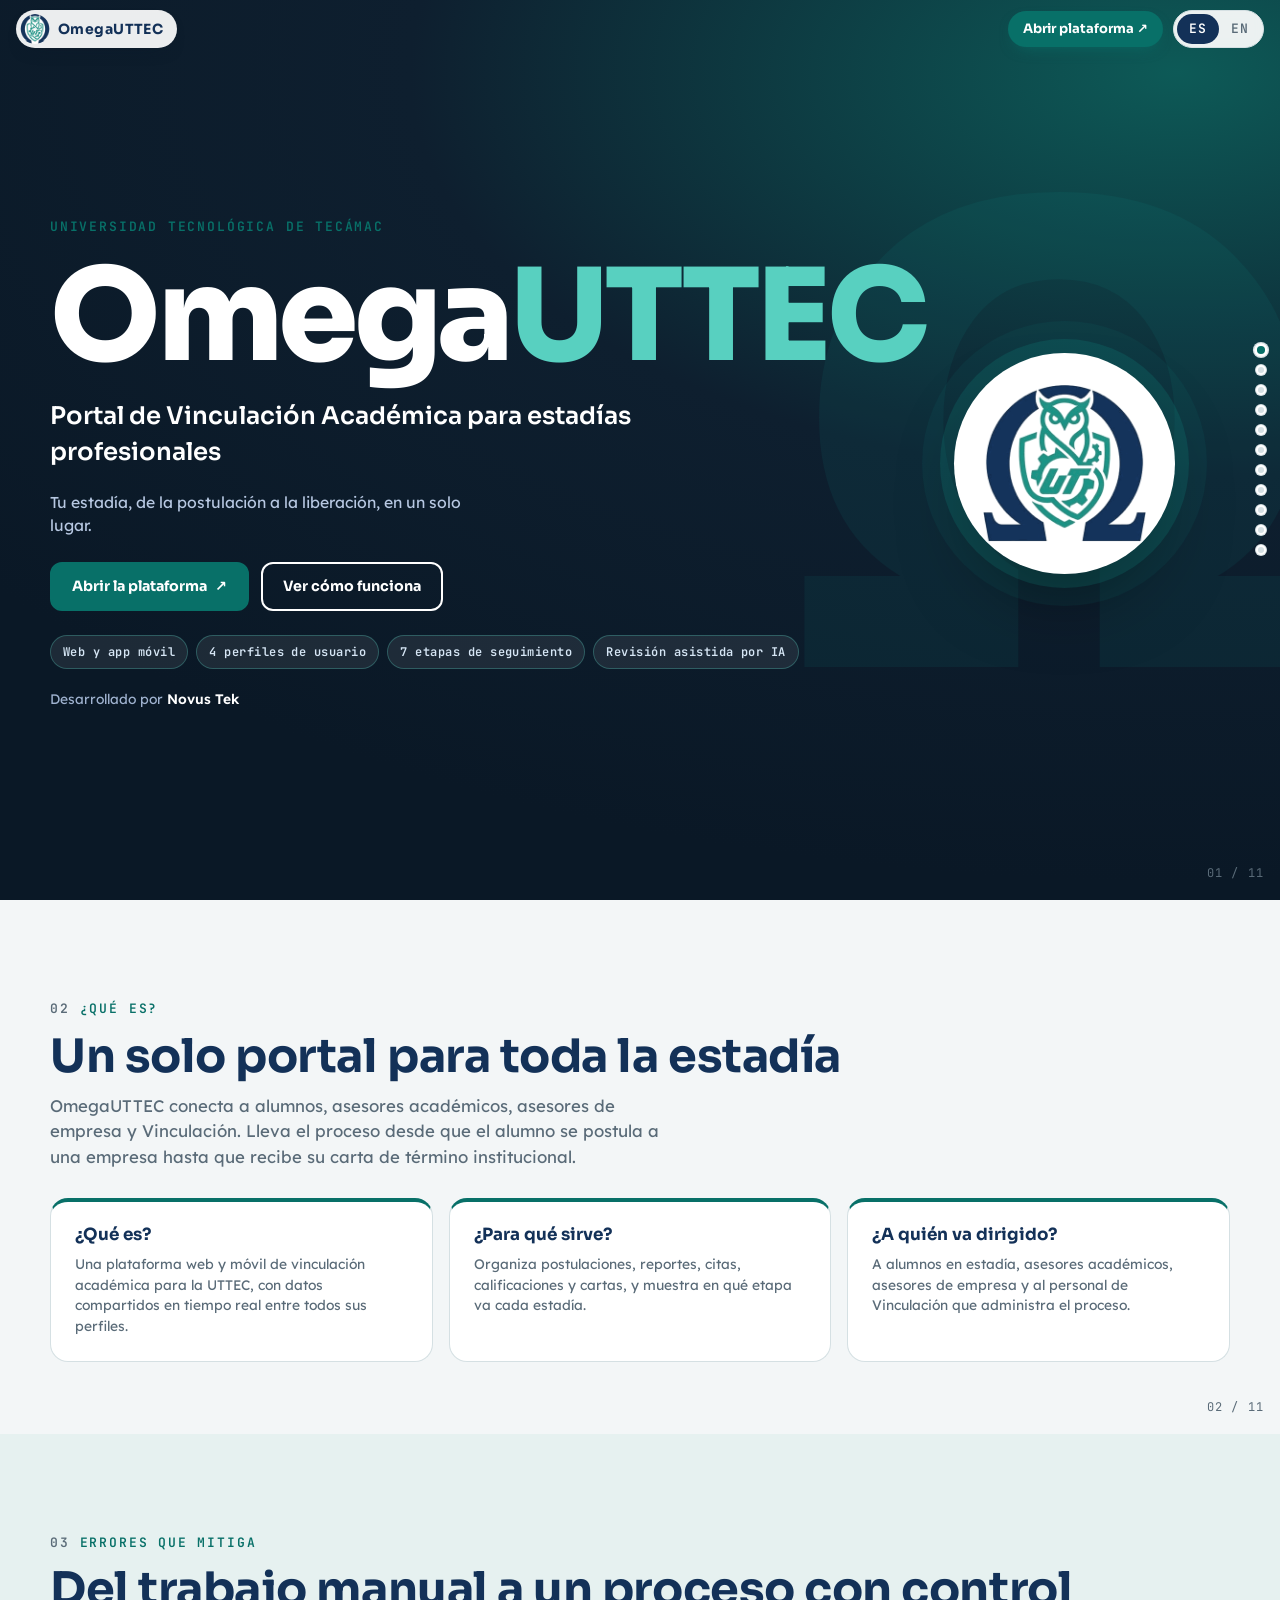
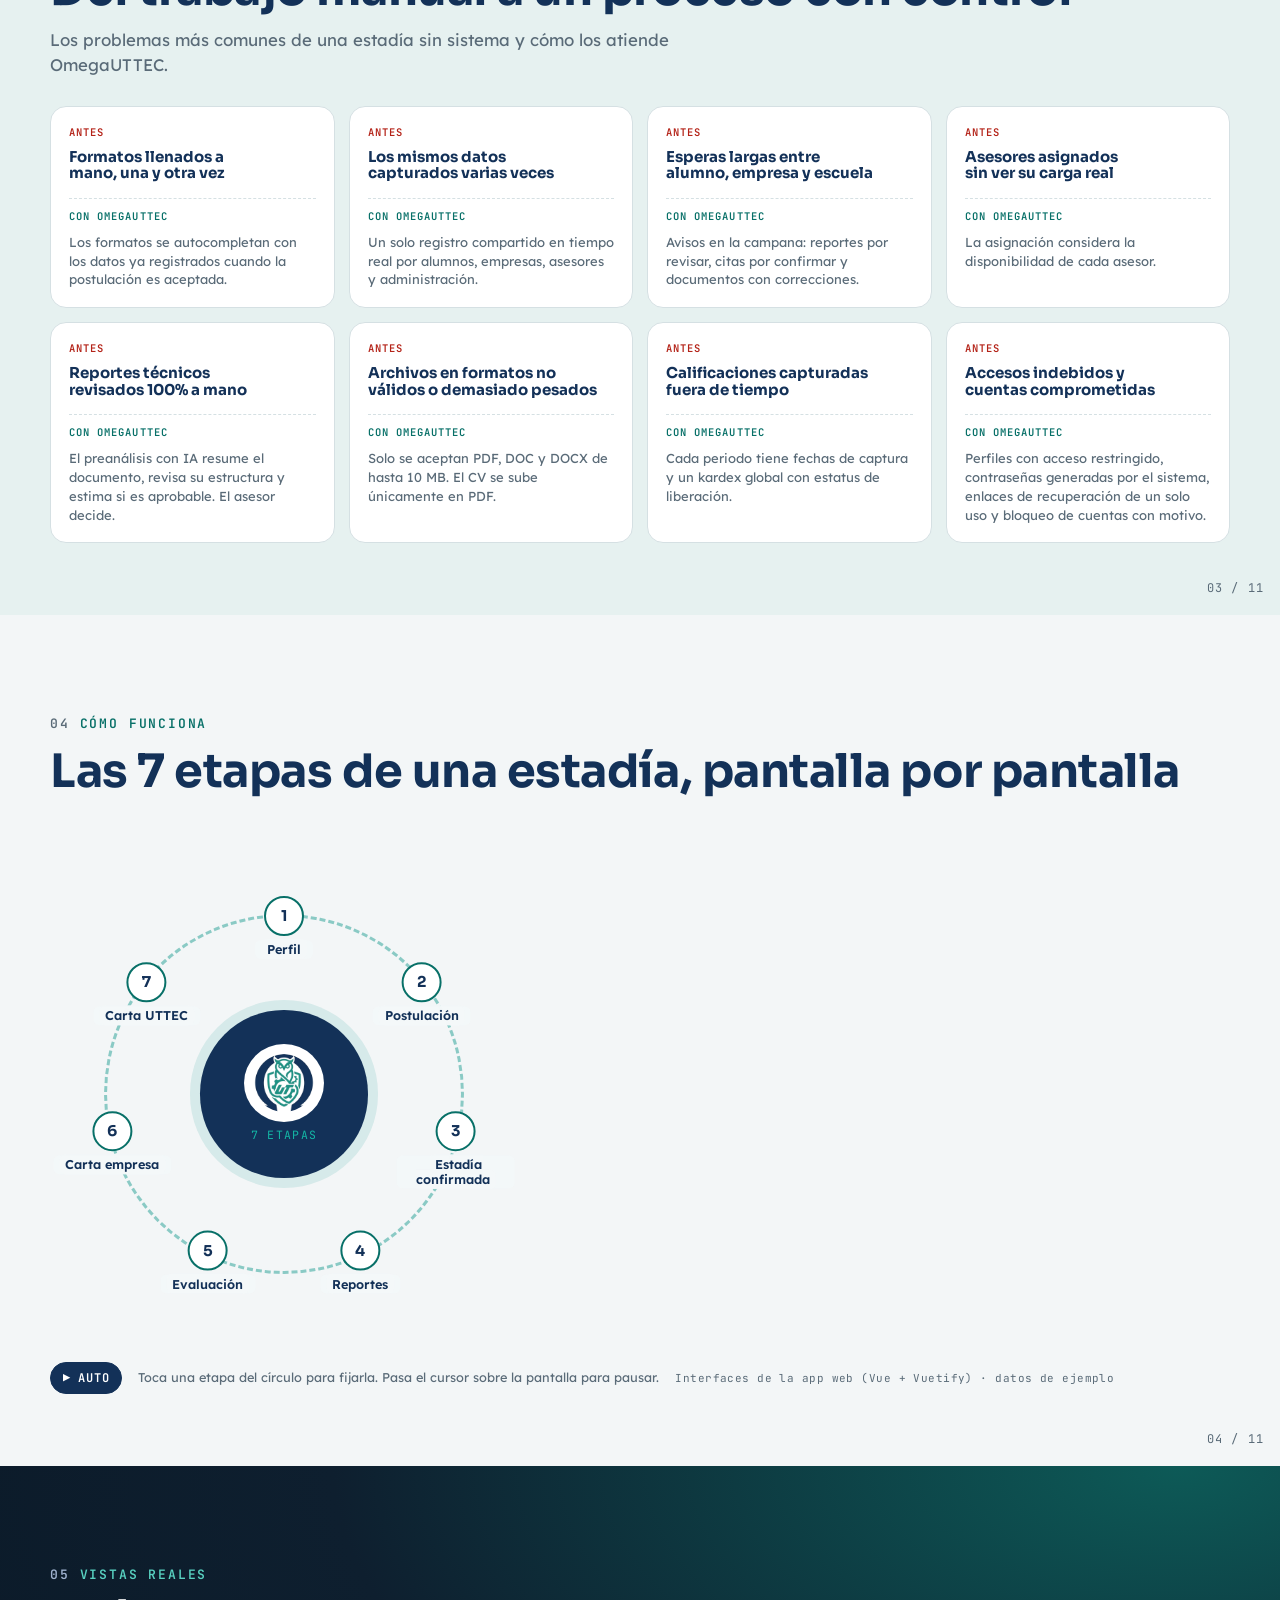
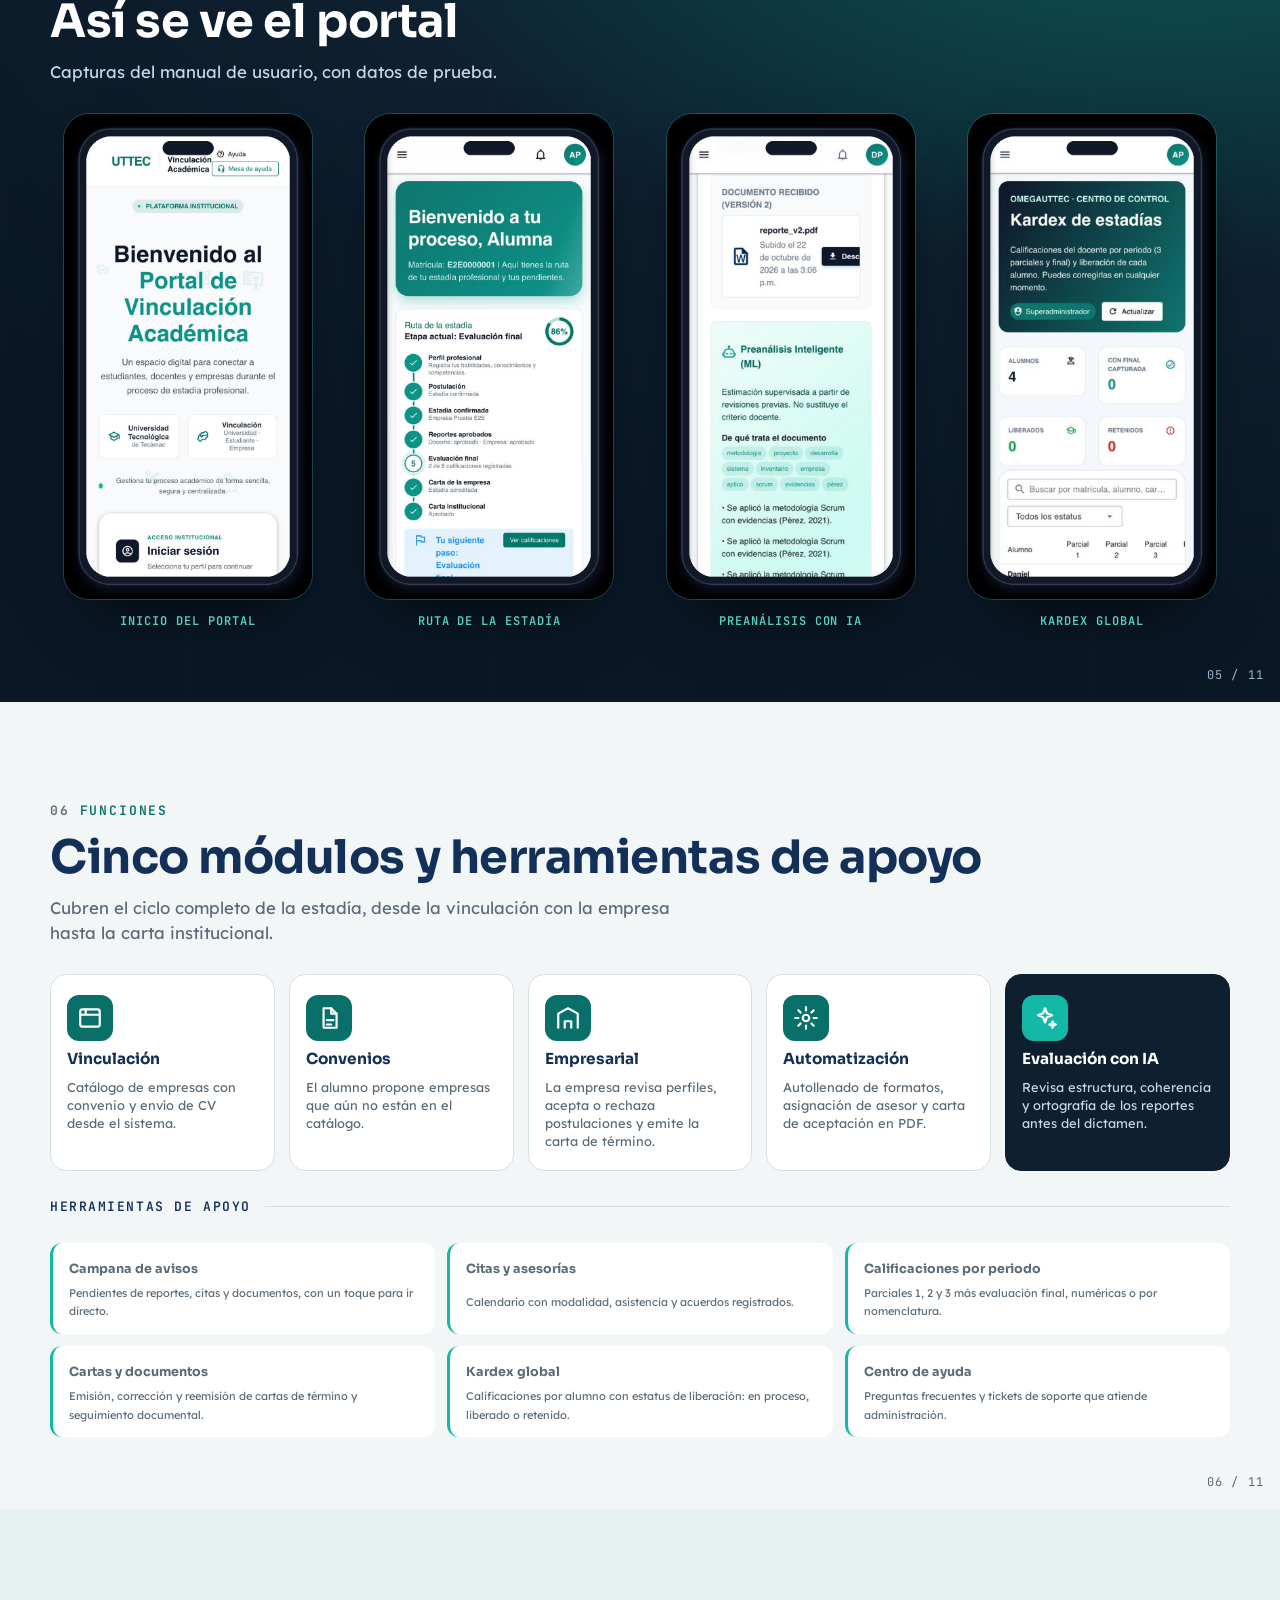
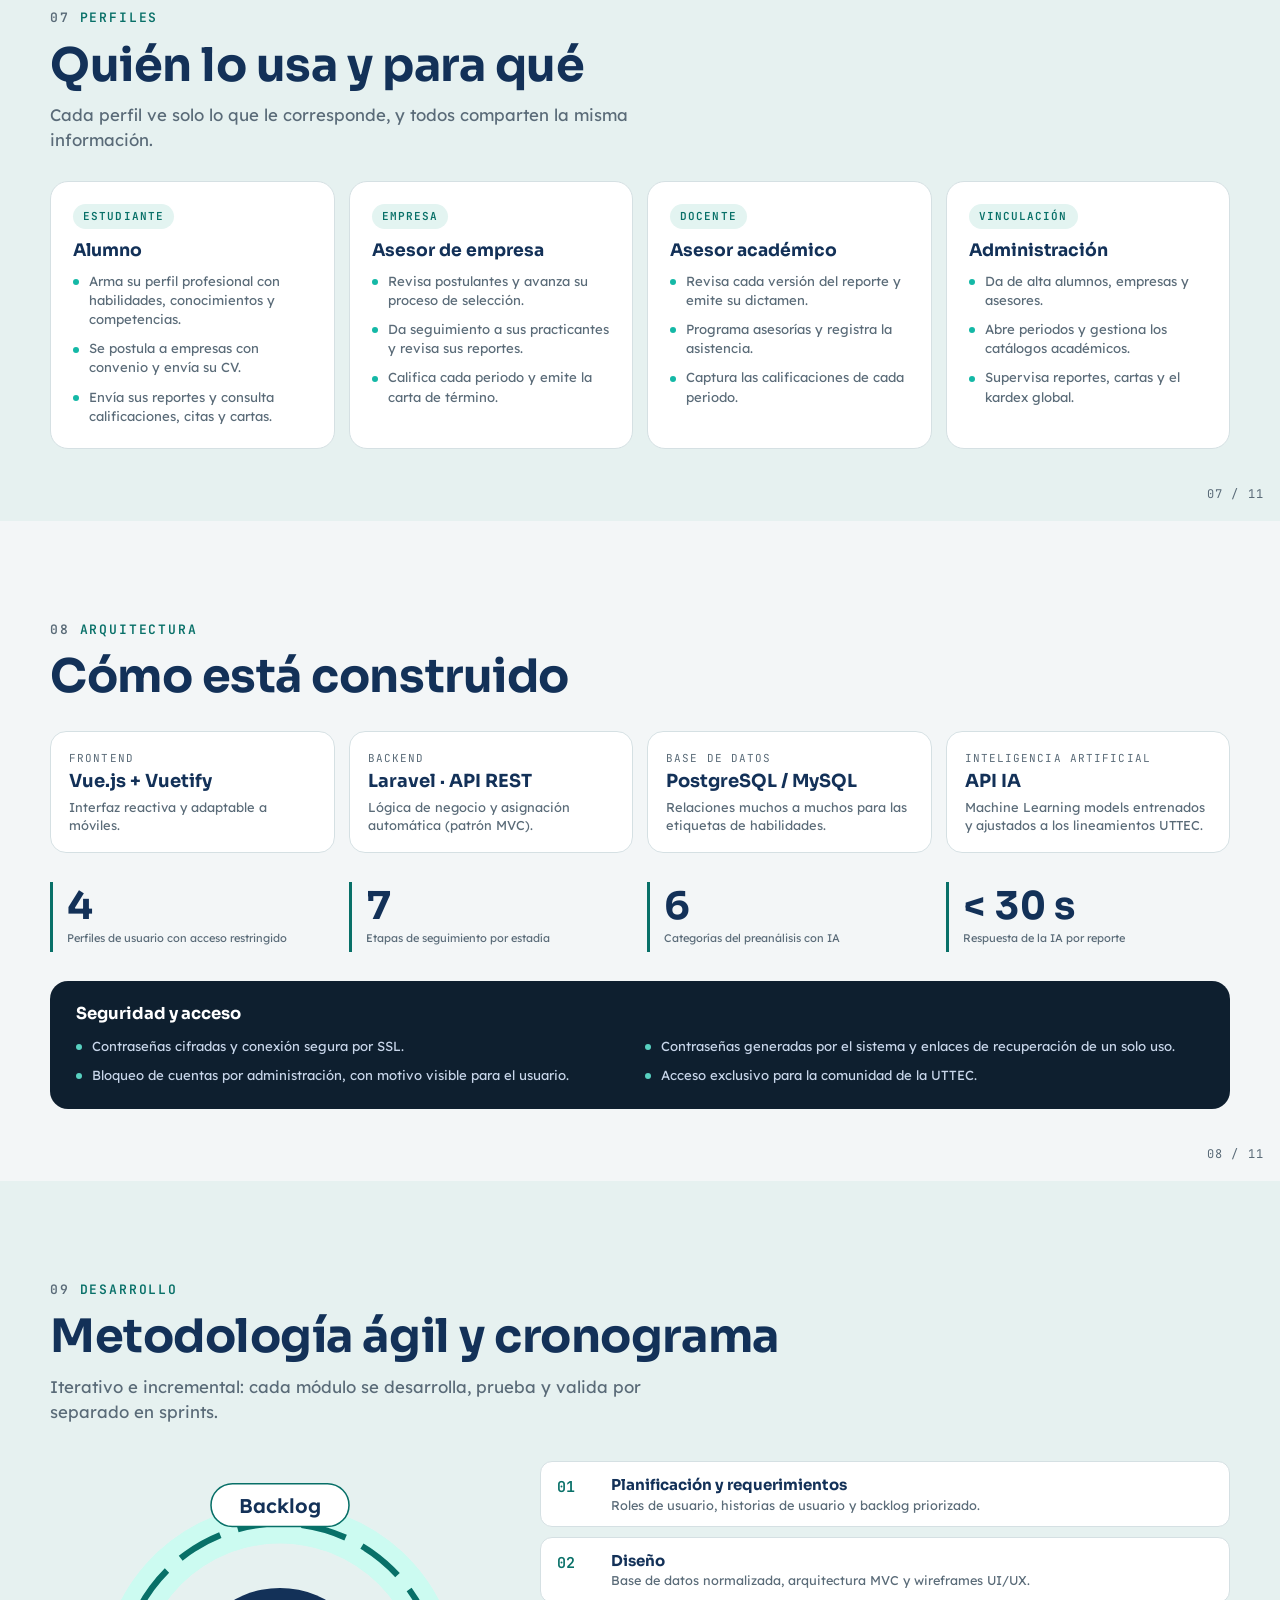
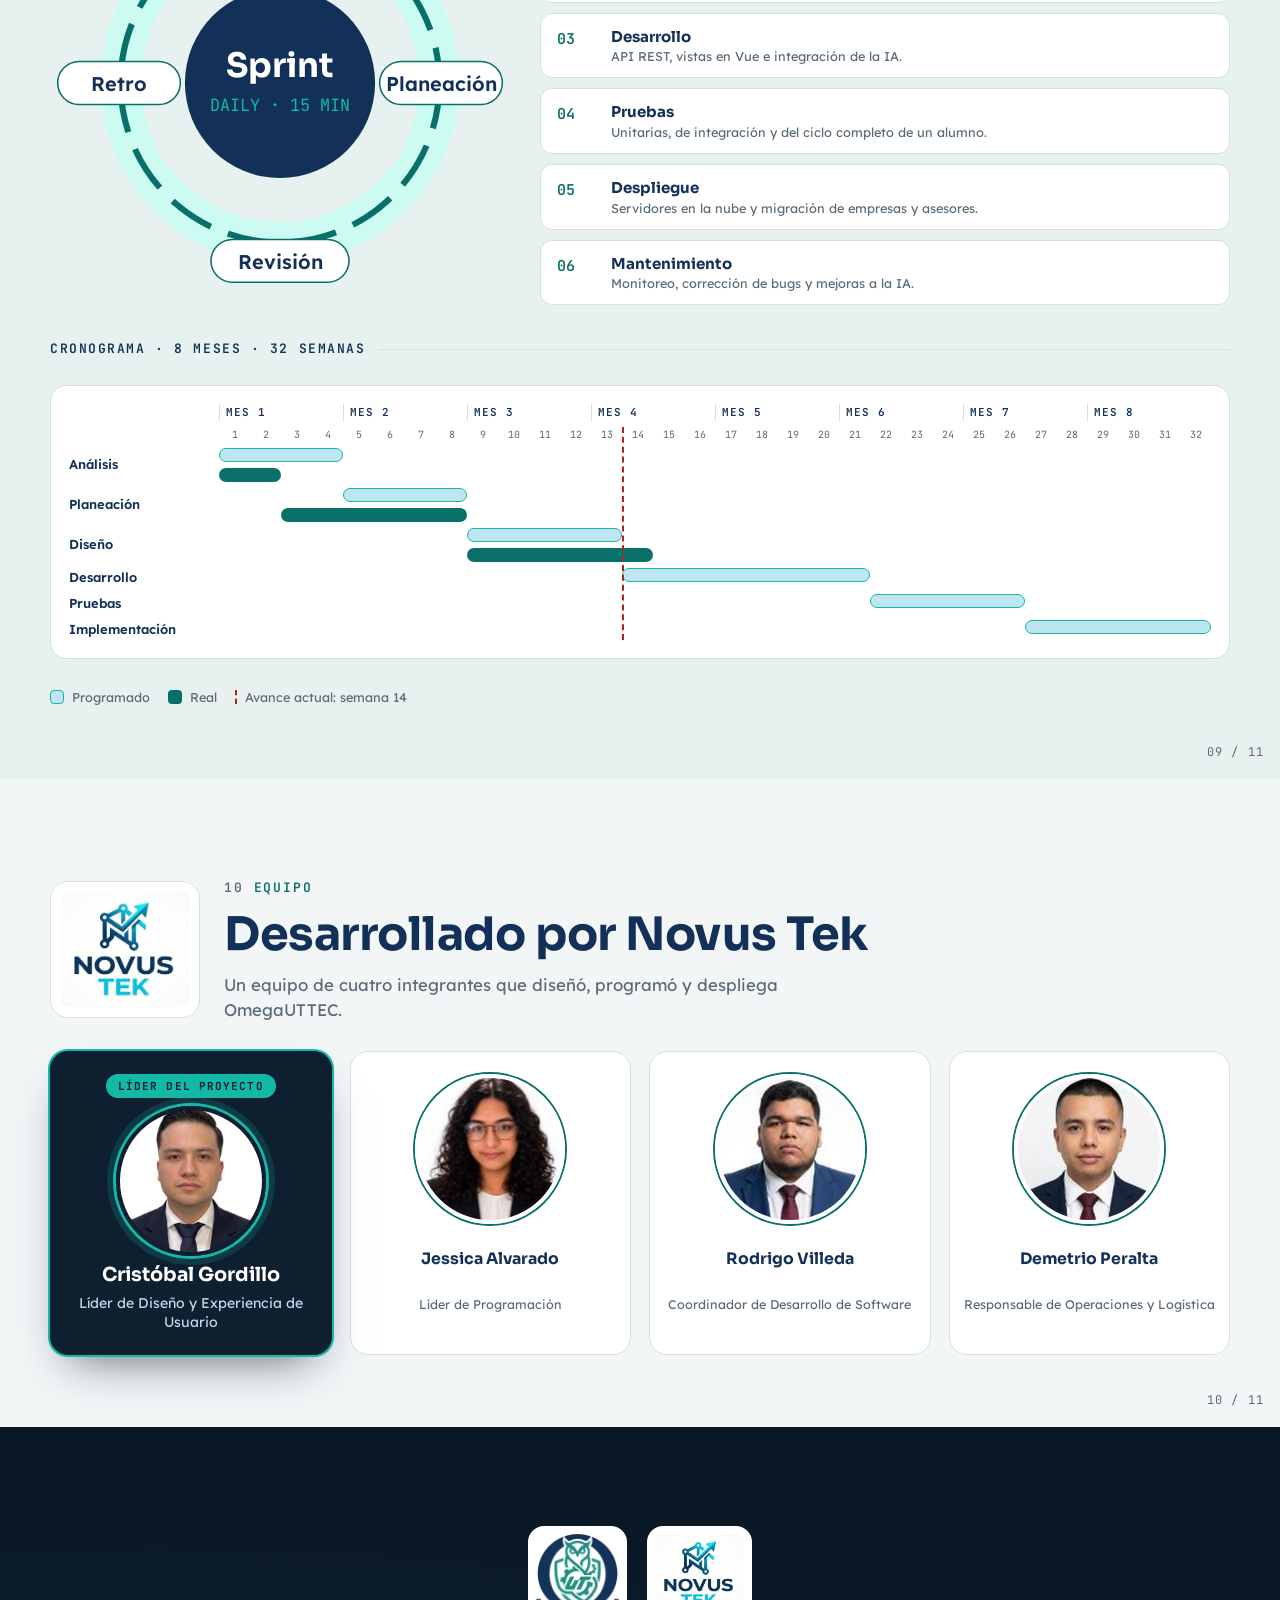
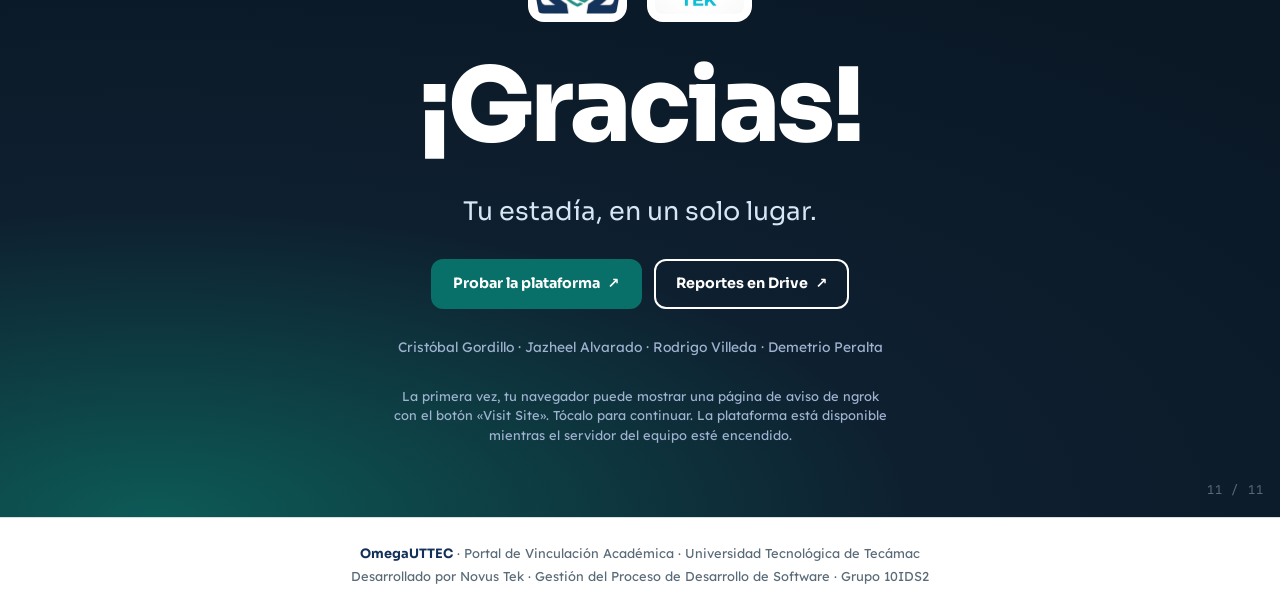
==== commit ee77a859: "2.0" ====
--- a/index.html
+++ b/index.html
@@ -386,7 +386,7 @@
       <div class="layer"><span class="lbl">Frontend</span><h3>Vue.js + Vuetify</h3><p><span class="t" lang="es">Interfaz reactiva y adaptable a móviles.</span><span class="t" lang="en">Reactive, mobile-friendly interface.</span></p></div>
       <div class="layer"><span class="lbl">Backend</span><h3>Laravel · API REST</h3><p><span class="t" lang="es">Lógica de negocio y asignación automática (patrón MVC).</span><span class="t" lang="en">Business logic and automatic assignment (MVC pattern).</span></p></div>
       <div class="layer"><span class="lbl"><span class="t" lang="es">Base de datos</span><span class="t" lang="en">Database</span></span><h3>PostgreSQL / MySQL</h3><p><span class="t" lang="es">Relaciones muchos a muchos para las etiquetas de habilidades.</span><span class="t" lang="en">Many-to-many relations for skill tags.</span></p></div>
-      <div class="layer"><span class="lbl"><span class="t" lang="es">Inteligencia Artificial</span><span class="t" lang="en">Artificial Intelligence</span></span><h3>API IA</h3><p><span class="t" lang="es">OpenAI o Gemini, con prompts ajustados a los lineamientos UTTEC.</span><span class="t" lang="en">OpenAI or Gemini, with prompts tuned to UTTEC guidelines.</span></p></div>
+      <div class="layer"><span class="lbl"><span class="t" lang="es">Inteligencia Artificial</span><span class="t" lang="en">Artificial Intelligence</span></span><h3>API IA</h3><p><span class="t" lang="es">Machine Learning models entrenados y ajustados a los lineamientos UTTEC.</span><span class="t" lang="en">OpenAI or Gemini, with prompts tuned to UTTEC guidelines.</span></p></div>
     </div>
     <div class="stats">
       <div class="stat"><b>4</b><span><span class="t" lang="es">Perfiles de usuario con acceso restringido</span><span class="t" lang="en">User profiles with restricted access</span></span></div>
@@ -524,7 +524,7 @@
       <a class="btn p" href="https://blemish-symptom-lumber.ngrok-free.dev" target="_blank" rel="noopener"><span class="t" lang="es">Probar la plataforma</span><span class="t" lang="en">Try the platform</span> ↗</a>
       <a class="btn" href="https://drive.google.com/drive/folders/1IfmtpydVZU9CqZasqNs2BTeLyW98MY6g?usp=share_link" target="_blank" rel="noopener"><span class="t" lang="es">Reportes en Drive</span><span class="t" lang="en">Reports on Drive</span> ↗</a>
     </div>
-    <p class="names">Cristóbal Gordillo · Jessica Alvarado · Rodrigo Villeda · Demetrio Peralta</p>
+    <p class="names">Cristóbal Gordillo · Jazheel Alvarado · Rodrigo Villeda · Demetrio Peralta</p>
     <p class="note-ext"><span class="t" lang="es">La primera vez, tu navegador puede mostrar una página de aviso de ngrok con el botón «Visit Site». Tócalo para continuar. La plataforma está disponible mientras el servidor del equipo esté encendido.</span><span class="t" lang="en">The first time, your browser may show an ngrok warning page with a «Visit Site» button. Click it to continue. The platform is available while the team’s server is running.</span></p>
   </div>
   <span class="pager">11 / 11</span>
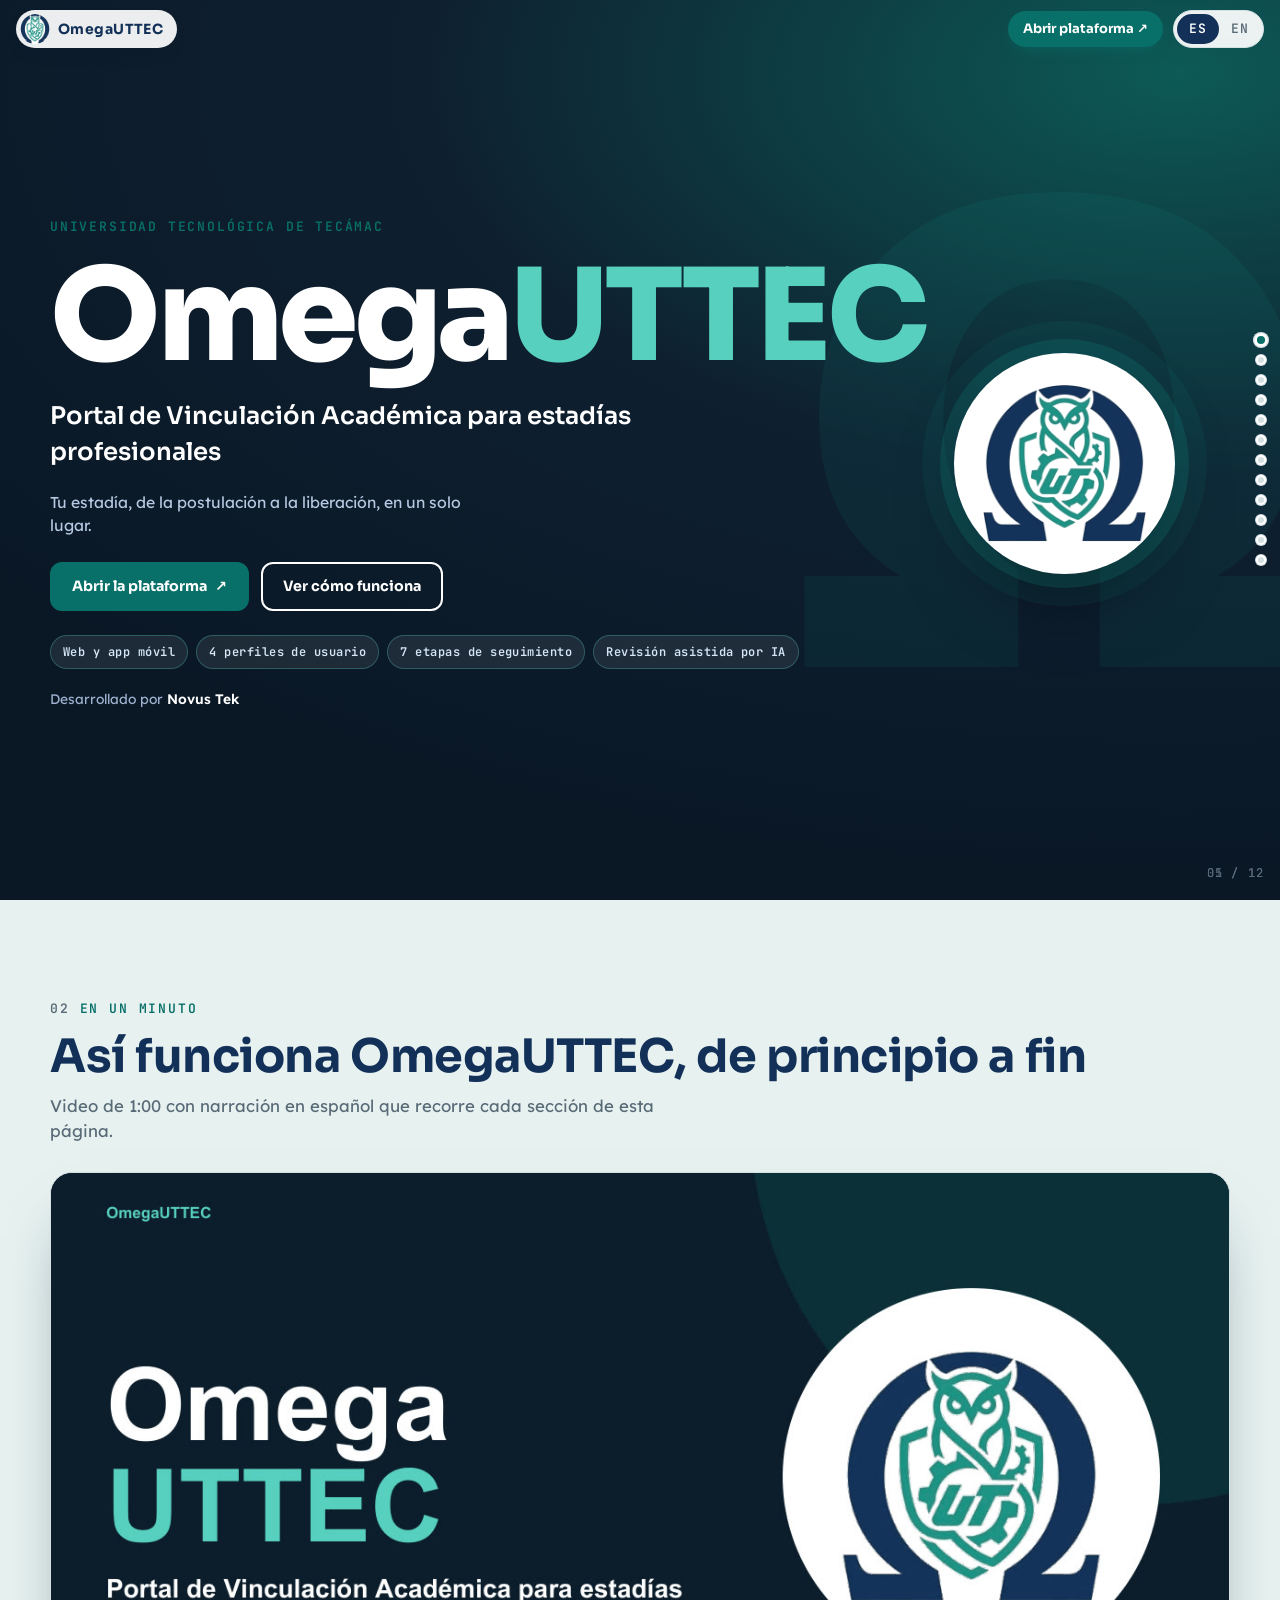
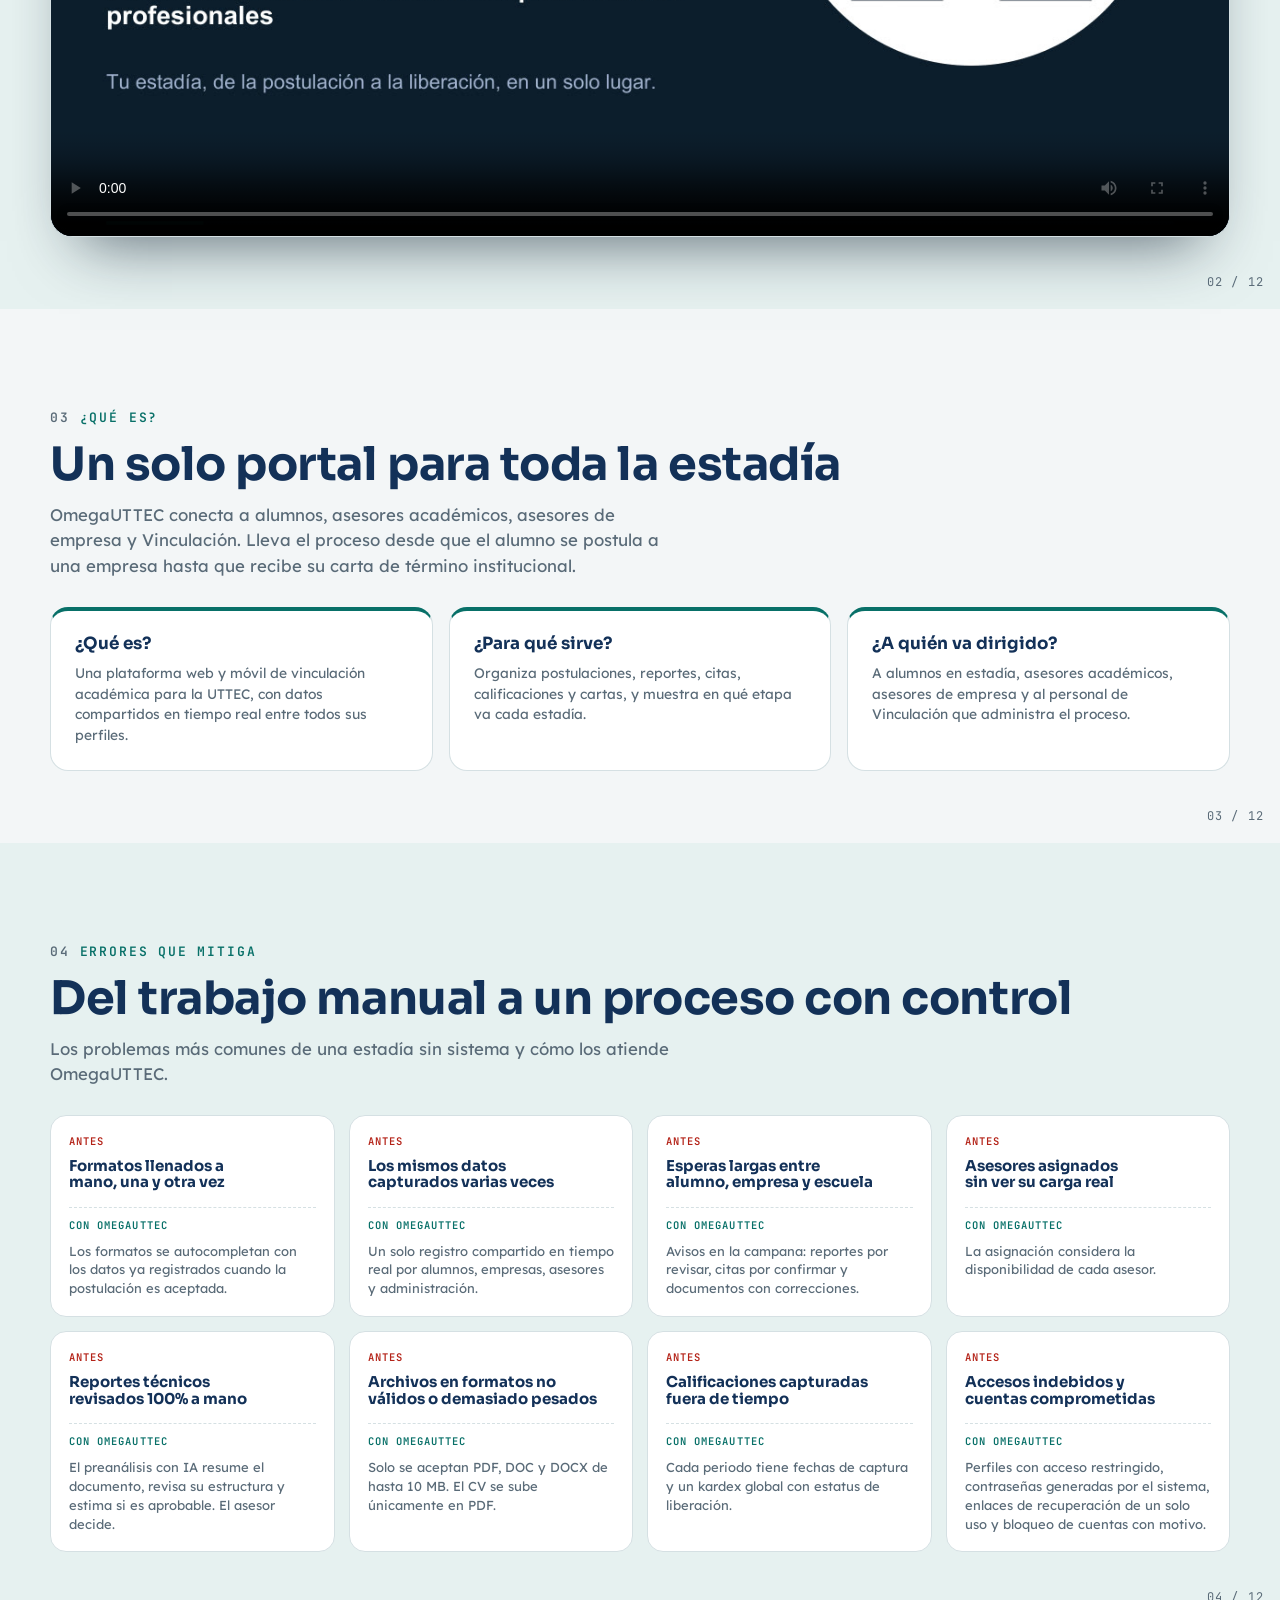
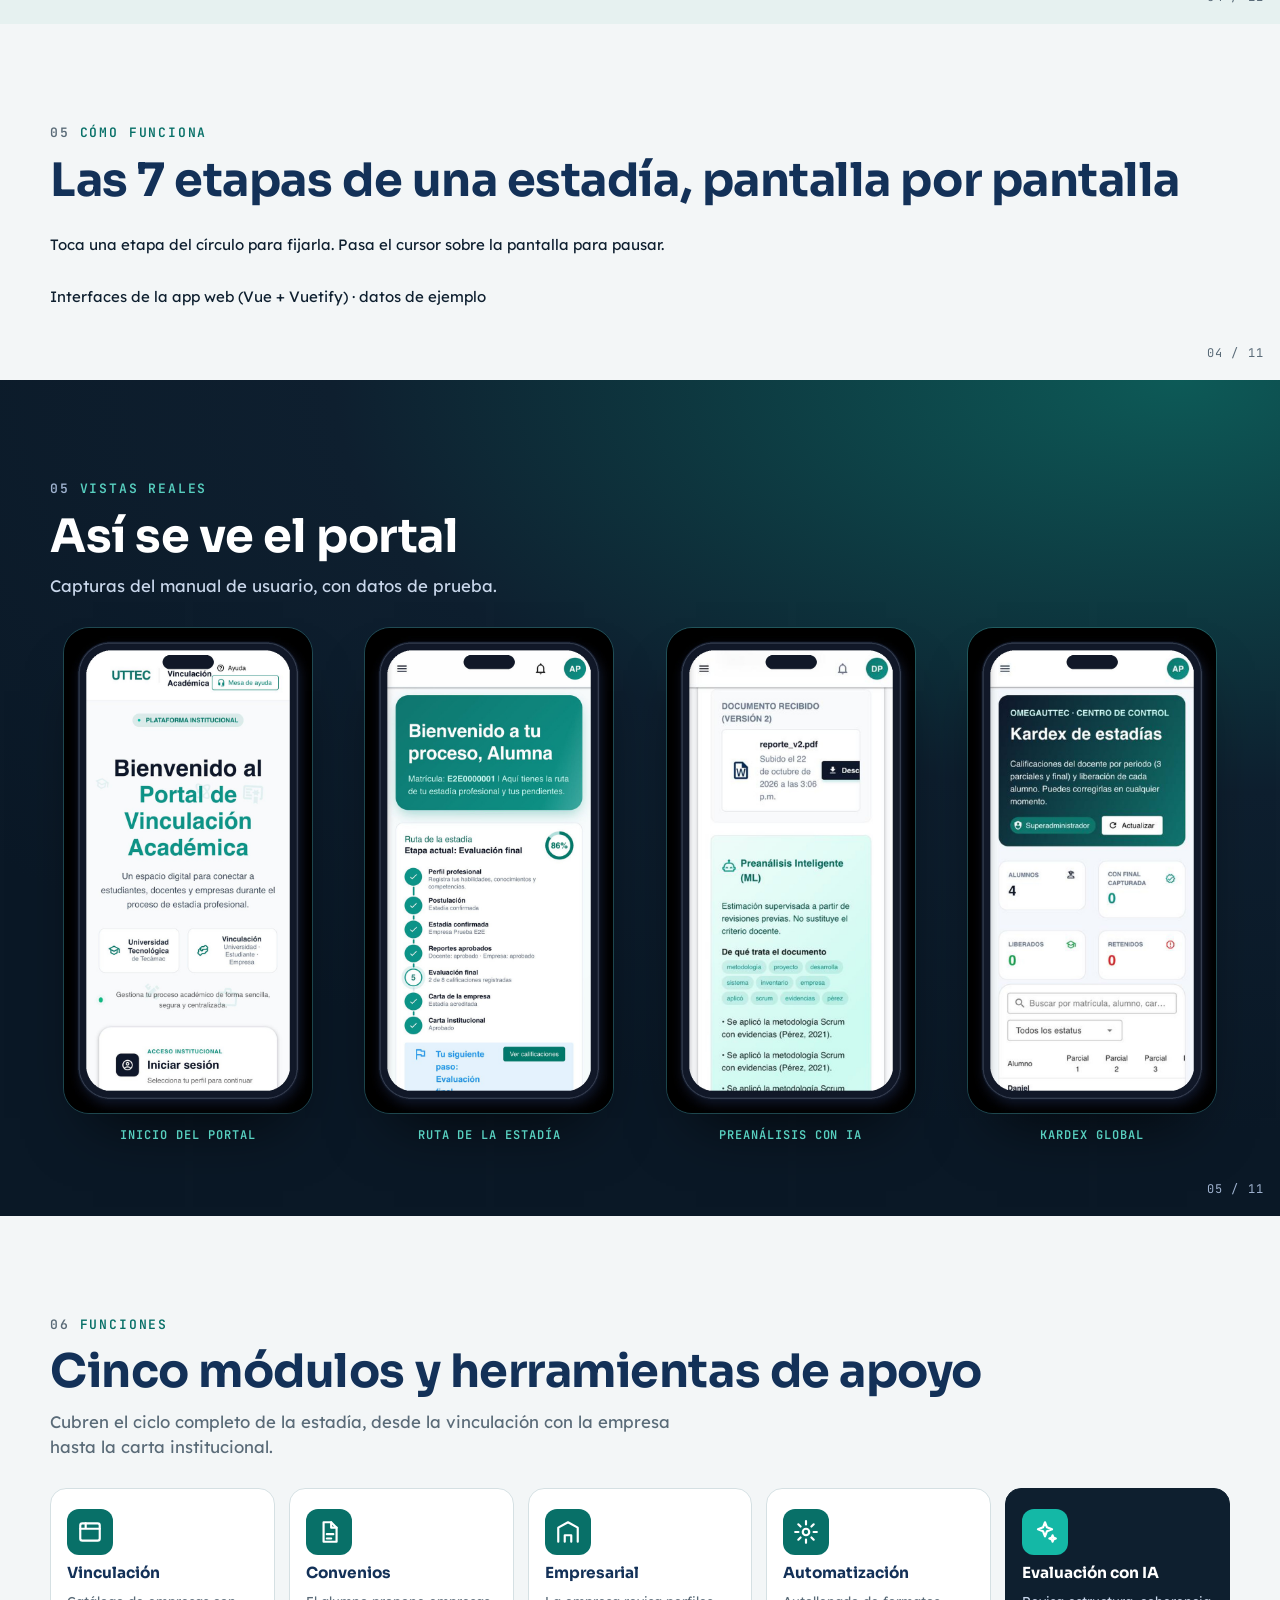
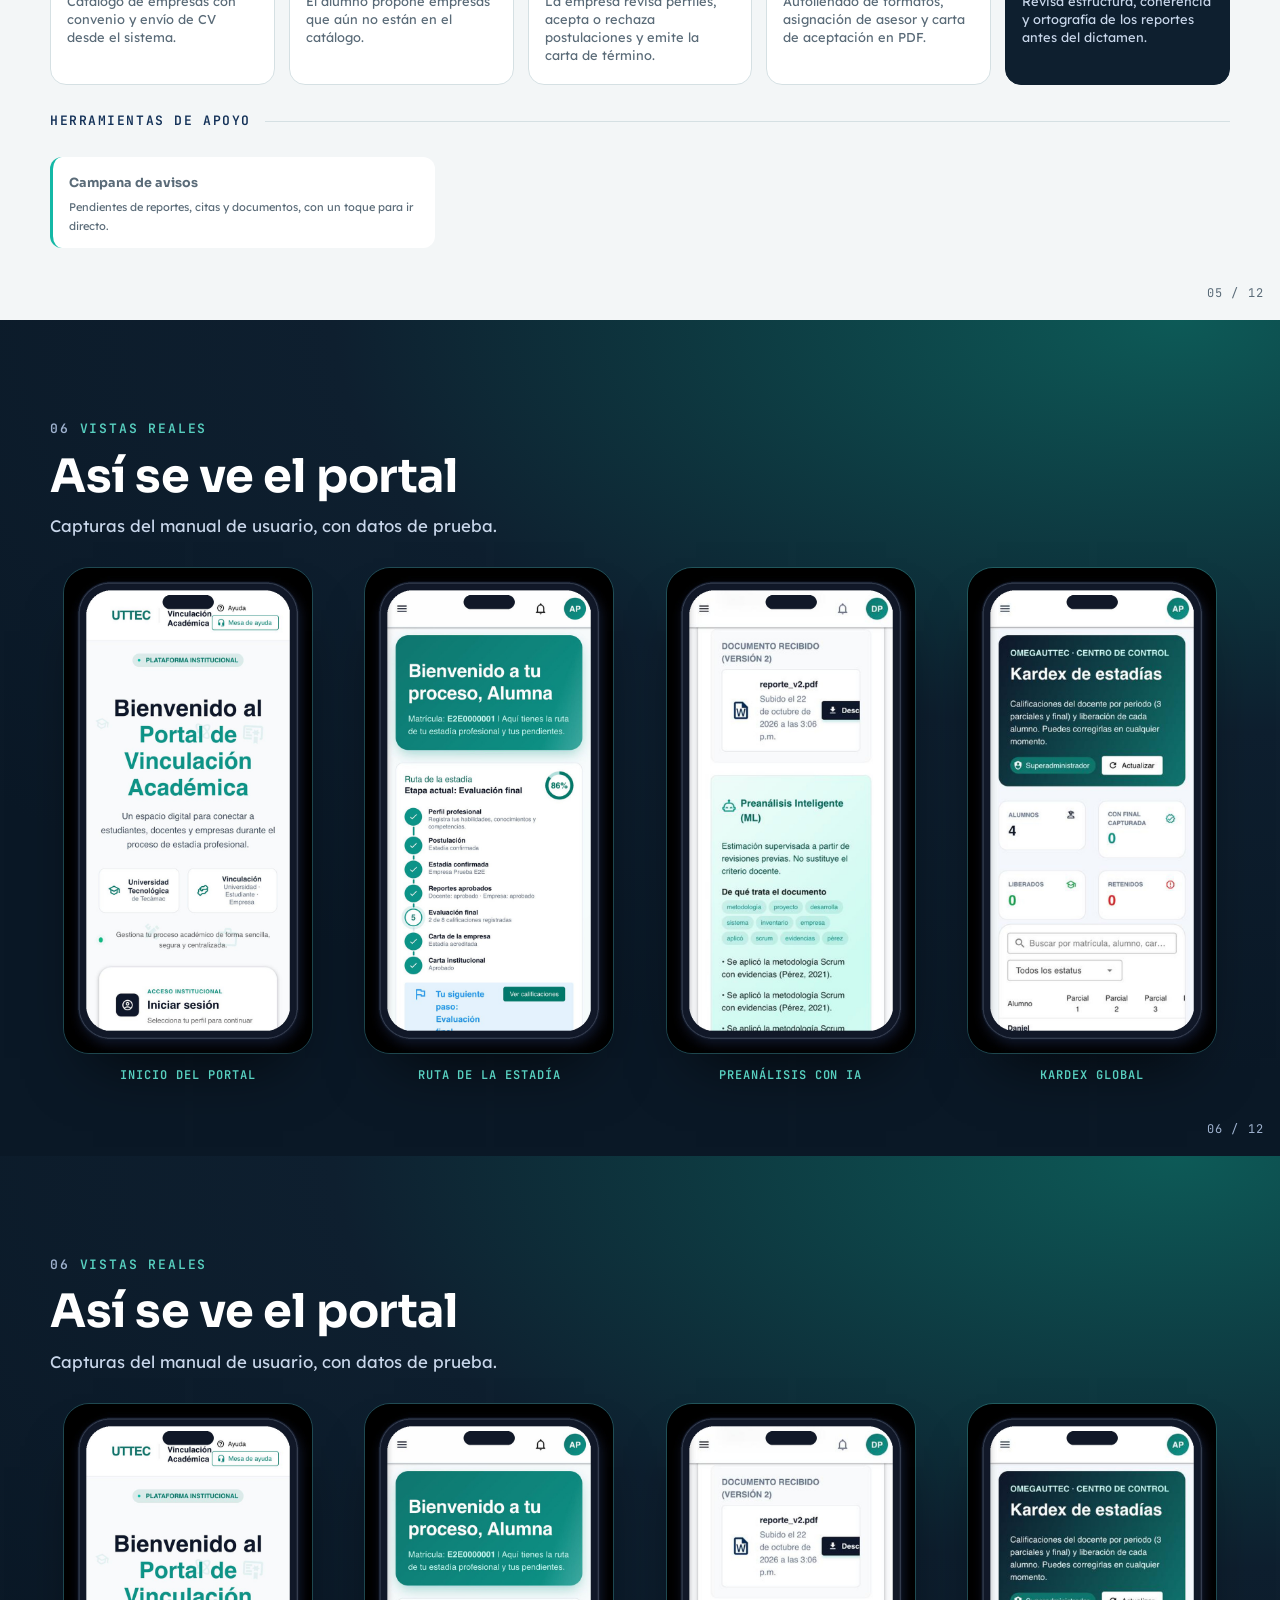
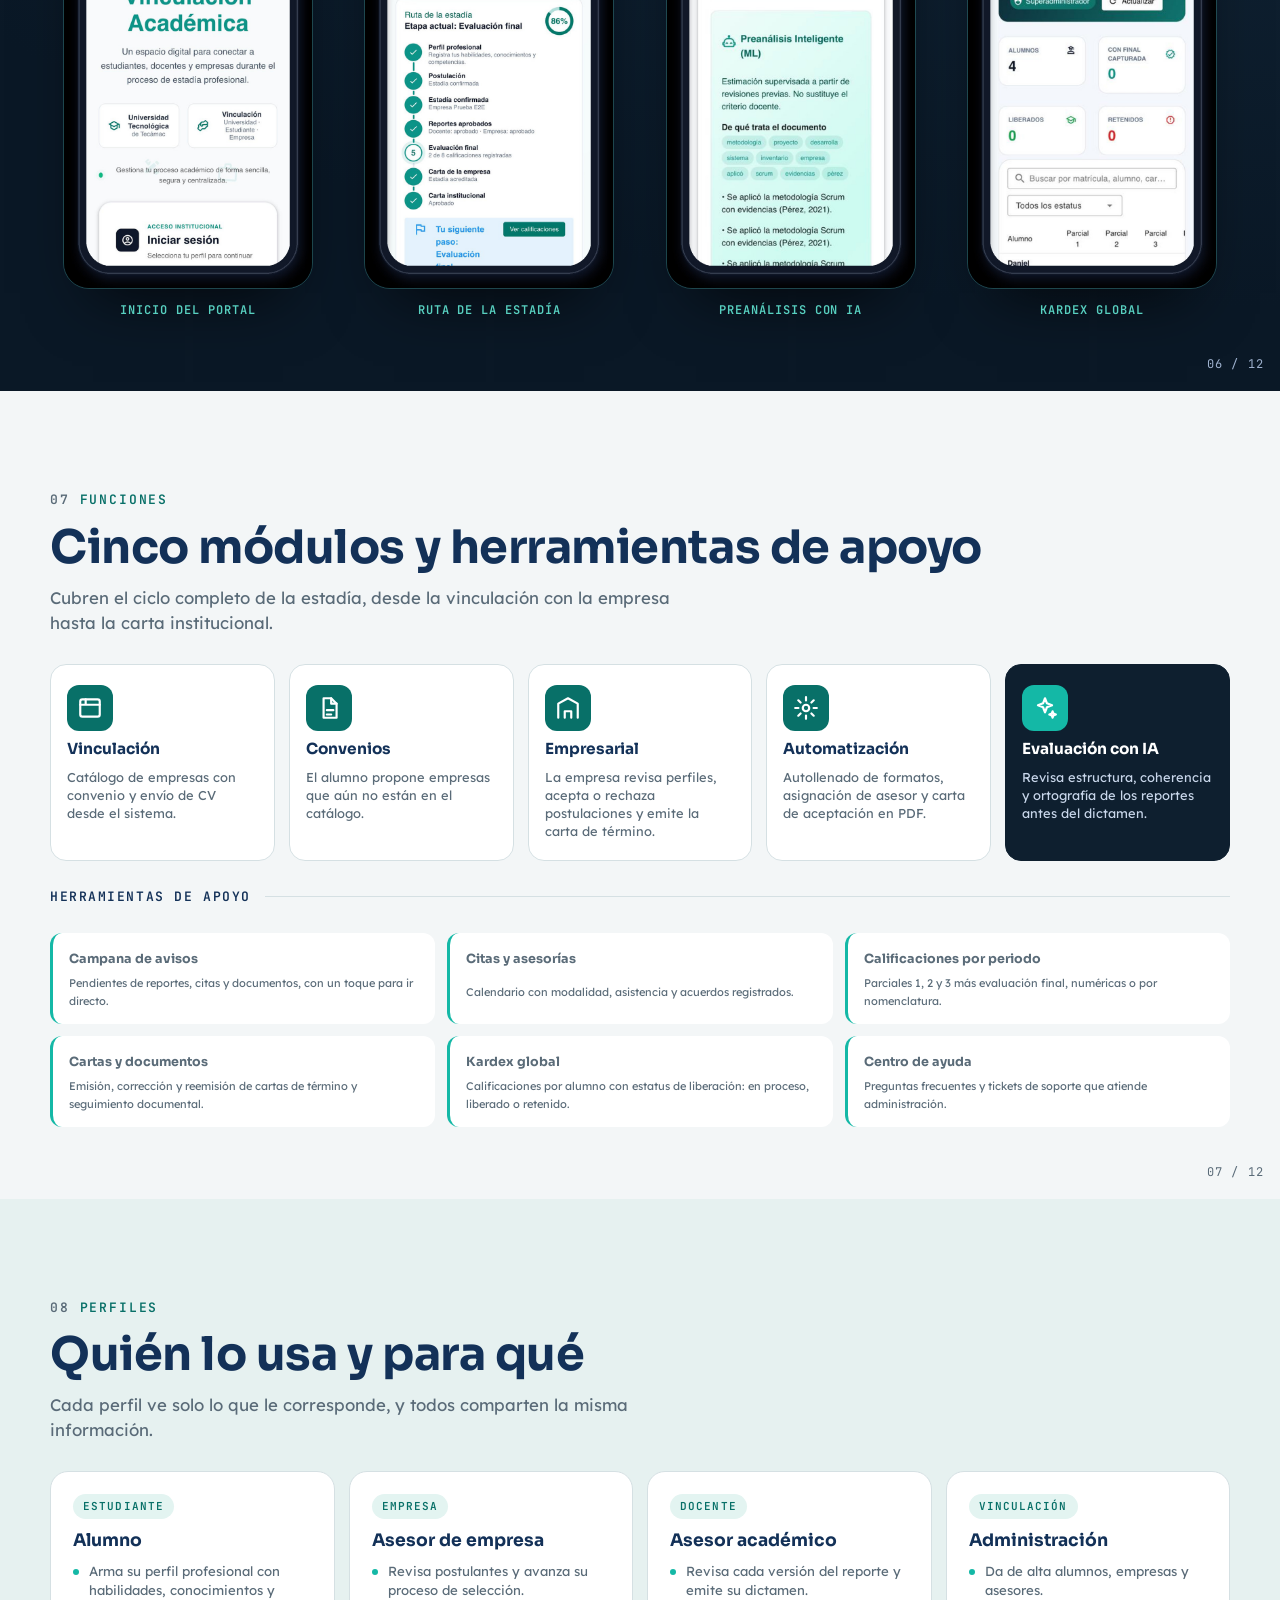
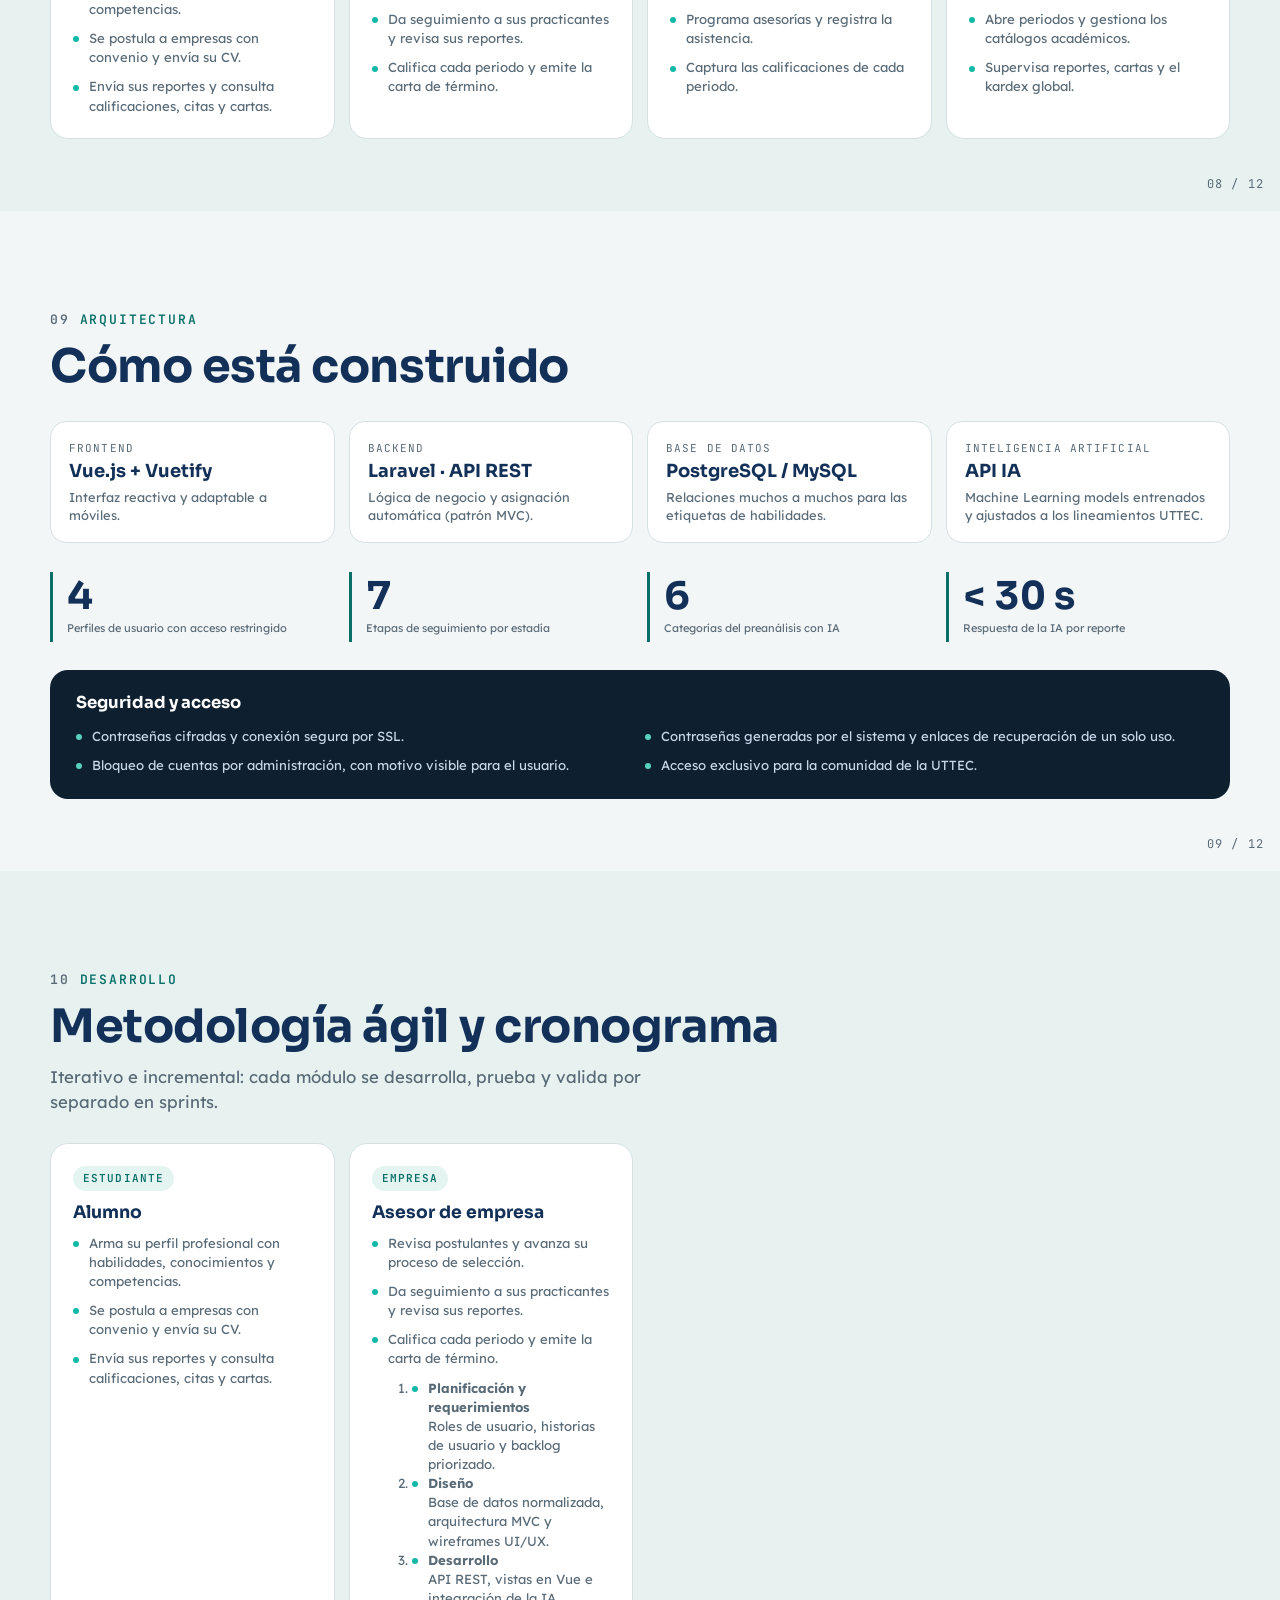
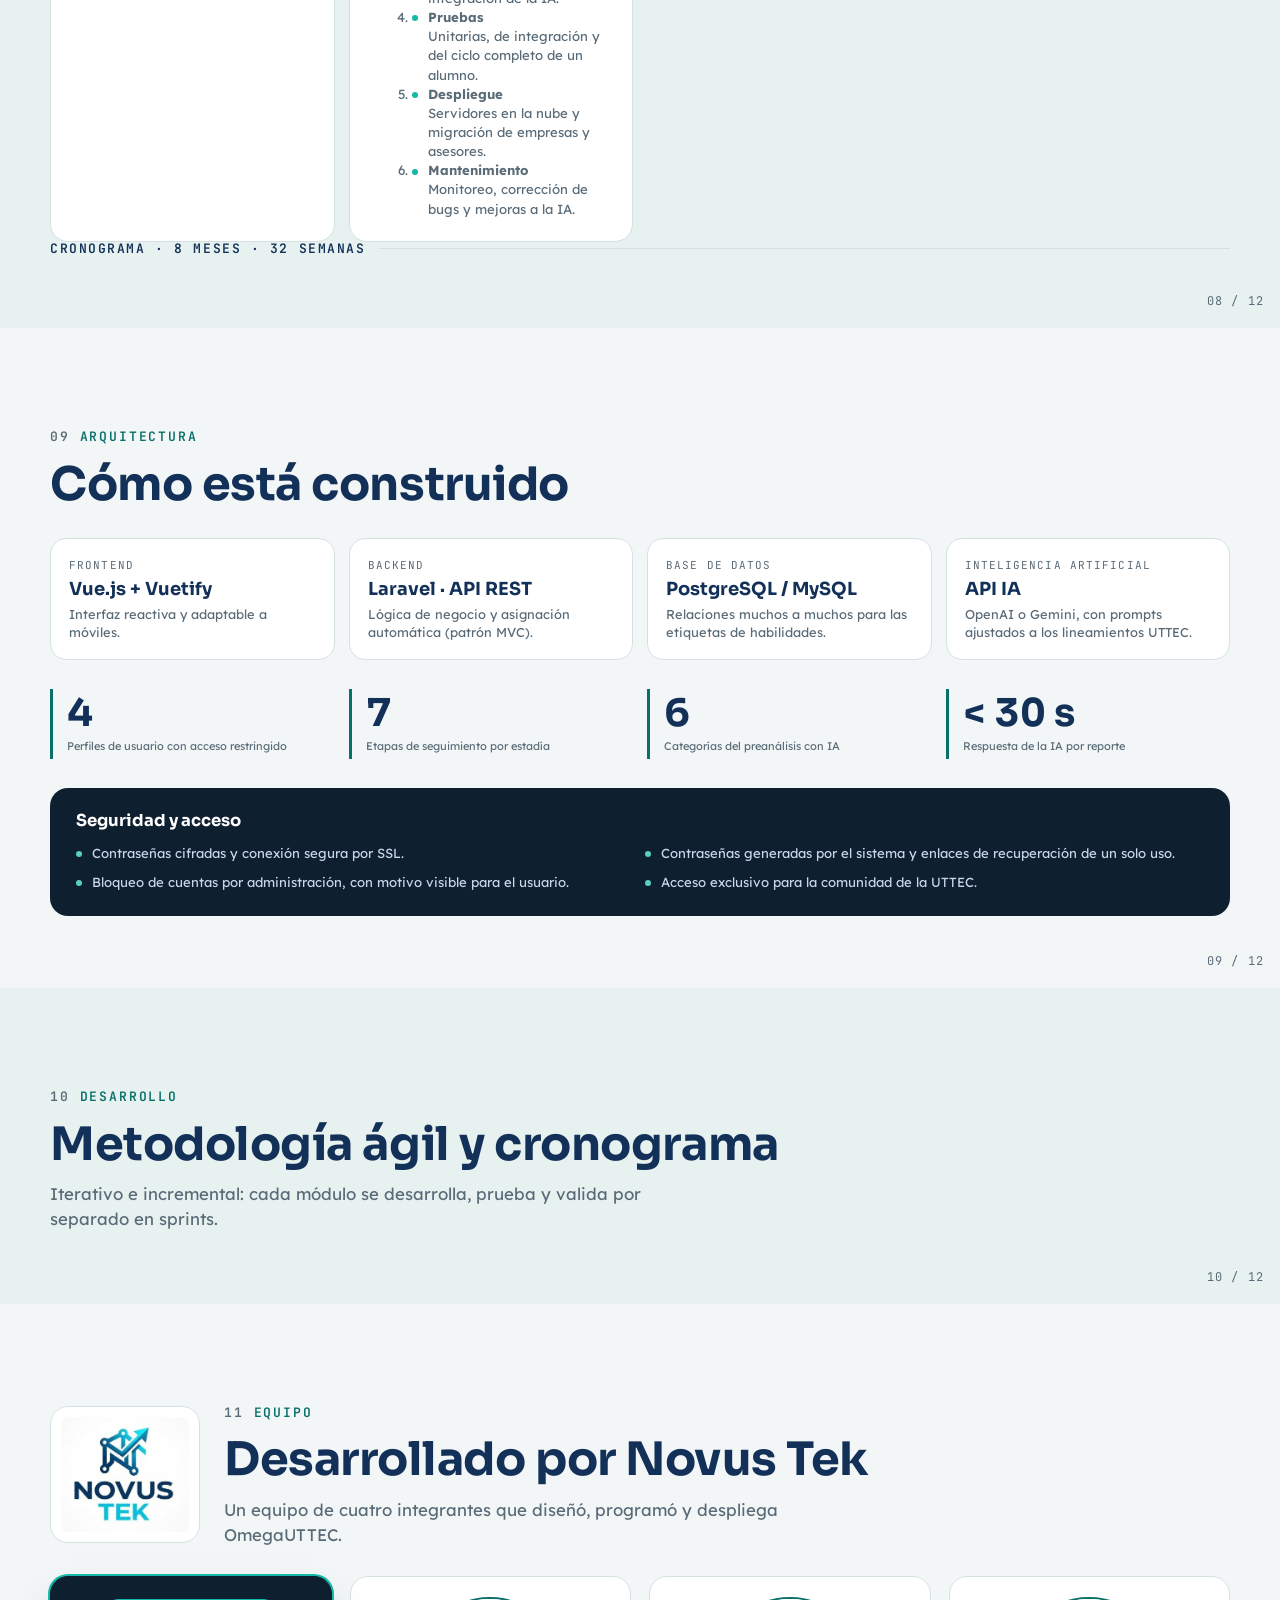
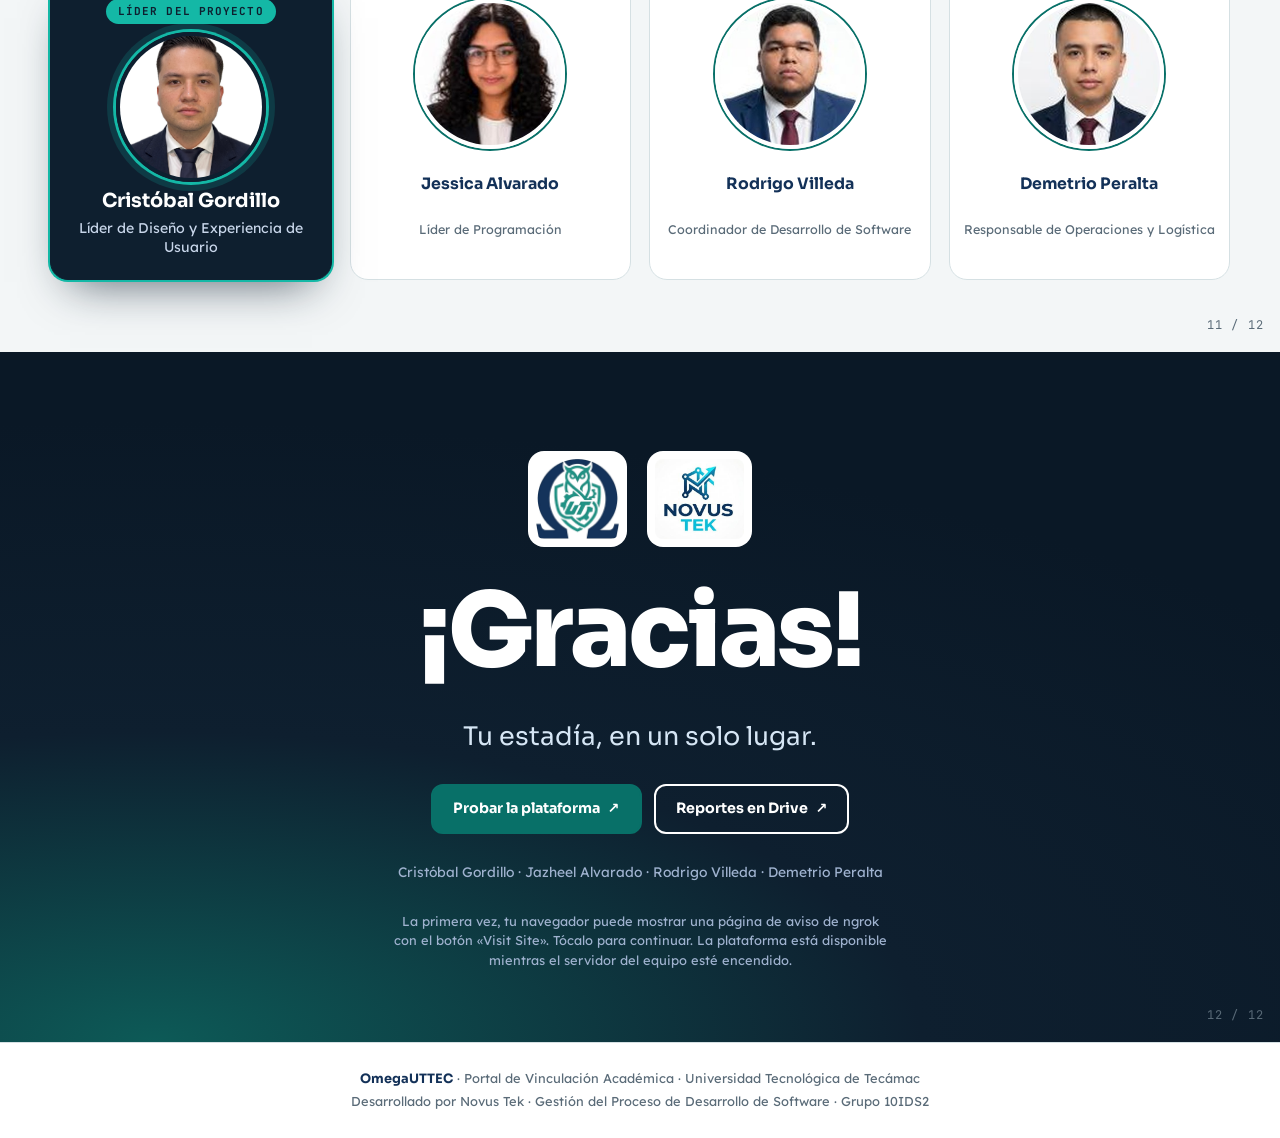
==== commit 6544386c: "3.0" ====
--- a/index.html
+++ b/index.html
@@ -36,6 +36,7 @@
 
 <nav class="dots" aria-label="Secciones">
   <a href="#inicio" title="Inicio"><span>Inicio</span></a>
+  <a href="#video" title="En un minuto"><span>Video</span></a>
   <a href="#que-es" title="Qué es"><span>Qué es</span></a>
   <a href="#errores" title="Errores que mitiga"><span>Errores</span></a>
   <a href="#flujo" title="Cómo funciona"><span>Flujo</span></a>
@@ -75,14 +76,32 @@
       <div class="hero-logo"><img src="expo/img/omega.png" alt="Logo OmegaUTTEC"></div>
     </div>
   </div>
-  <span class="pager">01 / 11</span>
+  <span class="pager">01 / 12</span>
+</section>
+
+<!-- 02 · VIDEO (resumen de 1:00) -->
+<section class="slide tint" id="video">
+  <div class="wrap">
+    <div class="head">
+      <p class="kicker"><span class="n">02</span> <span class="t" lang="es">En un minuto</span><span class="t" lang="en">In one minute</span></p>
+      <h2 class="h2"><span class="t" lang="es">Así funciona OmegaUTTEC, de principio a fin</span><span class="t" lang="en">How OmegaUTTEC works, start to finish</span></h2>
+      <p class="lead"><span class="t" lang="es">Video de 1:00 con narración en español que recorre cada sección de esta página.</span><span class="t" lang="en">A 1:00 video, narrated in Spanish, that walks through every section of this page.</span></p>
+    </div>
+    <figure class="video-box">
+      <video controls preload="metadata" playsinline poster="expo/video/omegauttec-resumen.jpg" aria-label="Video resumen de OmegaUTTEC, 1 minuto">
+        <source src="expo/video/omegauttec-resumen.mp4" type="video/mp4">
+        Tu navegador no puede reproducir este video.
+      </video>
+    </figure>
+  </div>
+  <span class="pager">02 / 12</span>
 </section>
 
 <!-- 02 · QUÉ ES -->
 <section class="slide" id="que-es">
   <div class="wrap">
     <div class="head">
-      <p class="kicker"><span class="n">02</span> <span class="t" lang="es">¿Qué es?</span><span class="t" lang="en">What is it?</span></p>
+      <p class="kicker"><span class="n">03</span> <span class="t" lang="es">¿Qué es?</span><span class="t" lang="en">What is it?</span></p>
       <h2 class="h2"><span class="t" lang="es">Un solo portal para toda la estadía</span><span class="t" lang="en">One portal for the entire internship</span></h2>
       <p class="lead"><span class="t" lang="es">OmegaUTTEC conecta a alumnos, asesores académicos, asesores de empresa y Vinculación. Lleva el proceso desde que el alumno se postula a una empresa hasta que recibe su carta de término institucional.</span><span class="t" lang="en">OmegaUTTEC connects students, academic advisors, company advisors and the Placement Office. It takes the process from the student’s application to a company until they receive their official completion letter.</span></p>
     </div>
@@ -101,14 +120,14 @@
       </article>
     </div>
   </div>
-  <span class="pager">02 / 11</span>
+  <span class="pager">03 / 12</span>
 </section>
 
 <!-- 03 · ERRORES QUE MITIGA -->
 <section class="slide tint" id="errores">
   <div class="wrap">
     <div class="head">
-      <p class="kicker"><span class="n">03</span> <span class="t" lang="es">Errores que mitiga</span><span class="t" lang="en">Errors it mitigates</span></p>
+      <p class="kicker"><span class="n">04</span> <span class="t" lang="es">Errores que mitiga</span><span class="t" lang="en">Errors it mitigates</span></p>
       <h2 class="h2"><span class="t" lang="es">Del trabajo manual a un proceso con control</span><span class="t" lang="en">From manual work to a controlled process</span></h2>
       <p class="lead"><span class="t" lang="es">Los problemas más comunes de una estadía sin sistema y cómo los atiende OmegaUTTEC.</span><span class="t" lang="en">The most common problems of an internship without a system, and how OmegaUTTEC handles them.</span></p>
     </div>
@@ -163,102 +182,17 @@
       </article>
     </div>
   </div>
-  <span class="pager">03 / 11</span>
+  <span class="pager">04 / 12</span>
 </section>
 
 <!-- 04 · CÓMO FUNCIONA (ruleta de 7 etapas con pantallas reales recreadas) -->
 <section class="slide" id="flujo">
   <div class="wrap">
     <div class="head">
-      <p class="kicker"><span class="n">04</span> <span class="t" lang="es">Cómo funciona</span><span class="t" lang="en">How it works</span></p>
+      <p class="kicker"><span class="n">05</span> <span class="t" lang="es">Cómo funciona</span><span class="t" lang="en">How it works</span></p>
       <h2 class="h2"><span class="t" lang="es">Las 7 etapas de una estadía, pantalla por pantalla</span><span class="t" lang="en">The 7 stages of an internship, screen by screen</span></h2>
     </div>
-        <div class="cycle-wrap" style="display:contents">
-    <input class="cyc-radio" type="radio" name="etapa" id="e0" checked aria-label="Reproducción automática"><input class="cyc-radio" type="radio" name="etapa" id="e1" aria-label="Etapa 1"><input class="cyc-radio" type="radio" name="etapa" id="e2" aria-label="Etapa 2"><input class="cyc-radio" type="radio" name="etapa" id="e3" aria-label="Etapa 3"><input class="cyc-radio" type="radio" name="etapa" id="e4" aria-label="Etapa 4"><input class="cyc-radio" type="radio" name="etapa" id="e5" aria-label="Etapa 5"><input class="cyc-radio" type="radio" name="etapa" id="e6" aria-label="Etapa 6"><input class="cyc-radio" type="radio" name="etapa" id="e7" aria-label="Etapa 7">
-    <div class="cycle-area">
-      <div class="cycle-layout">
-        <div class="ring">
-          <div class="ring-track"></div>
-          <div class="ring-core"><div><img src="expo/img/omega.png" alt="OmegaUTTEC"><small><span class="t" lang="es">7 ETAPAS</span><span class="t" lang="en">7 STAGES</span></small></div></div>
-          <label class="node" for="e1" style="--k:0"><b>1</b><span><span class="t" lang="es">Perfil</span><span class="t" lang="en">Profile</span></span></label><label class="node" for="e2" style="--k:1"><b>2</b><span><span class="t" lang="es">Postulación</span><span class="t" lang="en">Application</span></span></label><label class="node" for="e3" style="--k:2"><b>3</b><span><span class="t" lang="es">Estadía confirmada</span><span class="t" lang="en">Confirmed</span></span></label><label class="node" for="e4" style="--k:3"><b>4</b><span><span class="t" lang="es">Reportes</span><span class="t" lang="en">Reports</span></span></label><label class="node" for="e5" style="--k:4"><b>5</b><span><span class="t" lang="es">Evaluación</span><span class="t" lang="en">Evaluation</span></span></label><label class="node" for="e6" style="--k:5"><b>6</b><span><span class="t" lang="es">Carta empresa</span><span class="t" lang="en">Company letter</span></span></label><label class="node" for="e7" style="--k:6"><b>7</b><span><span class="t" lang="es">Carta UTTEC</span><span class="t" lang="en">UTTEC letter</span></span></label>
-        </div>
-        <div class="screens-col">
-          <div class="stack-area">
-            <div class="screen" data-k="1" style="--k:1">
-  <div class="browser"><div class="browser-bar"><i></i><i></i><i></i><span class="url">omegauttec.mx/alumno/perfil</span></div>
-  <div class="ui"><aside class="ui-side"><div class="ui-brand"><img src="expo/img/omega-sm.png" alt=""><div><b>OmegaUTTEC</b><small>Portal de Estadía</small></div></div><div class="ui-item">Panel Principal</div><div class="ui-sub">Mi progreso</div><div class="ui-item">Mis Calificaciones</div><div class="ui-item">Seguimiento Documental</div><div class="ui-item">Reportes de Estadía</div><div class="ui-sub">Vinculación</div><div class="ui-item">Catálogo de Empresas</div><div class="ui-item">Mis Citas</div><div class="ui-item">Cartas de Término</div><div class="ui-sub">Personal</div><div class="ui-item on">Mi Perfil</div></aside><div class="ui-main"><div class="ui-card plain"><span class="ui-over">Perfil profesional</span><span class="ui-h">Mis Habilidades y Conocimientos</span><span class="ui-mut">Estructura tu perfil priorizando lo que mejor dominas.</span></div>
-<div class="ui-grid2">
-<div class="ui-card plain"><span class="ui-over">01 · Habilidades técnicas</span>
-<div class="ui-skill"><span class="ui-num">1</span><span>Vue.js</span><em>▲▼</em></div>
-<div class="ui-skill"><span class="ui-num">2</span><span>Laravel</span><em>▲▼</em></div>
-<div class="ui-skill"><span class="ui-num">3</span><span>PostgreSQL</span><em>▲▼</em></div>
-<div class="ui-add">+ Agregar habilidad</div></div>
-<div class="ui-card plain"><span class="ui-over">02 · Conocimientos</span>
-<div class="ui-skill"><span class="ui-num">1</span><span>Scrum</span><em>▲▼</em></div>
-<div class="ui-skill"><span class="ui-num">2</span><span>API REST</span><em>▲▼</em></div>
-<span class="ui-over" style="margin-top:4px">03 · Competencias</span>
-<div class="ui-skill"><span class="ui-num">1</span><span>Trabajo en equipo</span><em>▲▼</em></div></div>
-</div></div></div></div>
-  <div class="cap"><span class="who"><span class="t" lang="es">Etapa 1 · Alumno</span><span class="t" lang="en">Stage 1 · Student</span></span><h3><span class="t" lang="es">Perfil profesional</span><span class="t" lang="en">Professional profile</span></h3><p><span class="t" lang="es">El alumno registra y ordena por prioridad sus habilidades, conocimientos y competencias.</span><span class="t" lang="en">Students record and rank their skills, knowledge and soft skills by priority.</span></p></div>
-</div><div class="screen" data-k="2" style="--k:2">
-  <div class="browser"><div class="browser-bar"><i></i><i></i><i></i><span class="url">omegauttec.mx/alumno/empresas</span></div>
-  <div class="ui"><aside class="ui-side"><div class="ui-brand"><img src="expo/img/omega-sm.png" alt=""><div><b>OmegaUTTEC</b><small>Portal de Estadía</small></div></div><div class="ui-item">Panel Principal</div><div class="ui-sub">Mi progreso</div><div class="ui-item">Mis Calificaciones</div><div class="ui-item">Seguimiento Documental</div><div class="ui-item">Reportes de Estadía</div><div class="ui-sub">Vinculación</div><div class="ui-item on">Catálogo de Empresas</div><div class="ui-item">Mis Citas</div><div class="ui-item">Cartas de Término</div><div class="ui-sub">Personal</div><div class="ui-item">Mi Perfil</div></aside><div class="ui-main"><div class="ui-banner"><div><h4>Catálogo de empresas</h4><p>Explora las empresas vinculadas, registra tu interés y da seguimiento a tu postulación.</p></div></div>
-<div class="ui-field">⌕ Buscar empresa...</div>
-<div class="ui-grid3">
-<div class="ui-card plain"><div class="ui-row"><span class="ui-av">DN</span><span class="ui-chip warn">Interés registrado</span></div><span class="ui-h">Datanova Soluciones</span><span class="ui-mut">Desarrollo de software a la medida para logística.</span><span class="ui-btn tonal">Ver perfil</span></div>
-<div class="ui-card plain"><div class="ui-row"><span class="ui-av">GT</span><span class="ui-chip solid">Convenio activo</span></div><span class="ui-h">Grupo Tecámac TI</span><span class="ui-mut">Soporte e infraestructura en la nube.</span><span class="ui-btn tonal">Ver perfil</span></div>
-<div class="ui-card plain"><div class="ui-row"><span class="ui-av">MV</span><span class="ui-chip solid">Convenio activo</span></div><span class="ui-h">Mexvía Digital</span><span class="ui-mut">Aplicaciones móviles y comercio electrónico.</span><span class="ui-btn tonal">Ver perfil</span></div>
-</div></div></div></div>
-  <div class="cap"><span class="who"><span class="t" lang="es">Etapa 2 · Alumno</span><span class="t" lang="en">Stage 2 · Student</span></span><h3><span class="t" lang="es">Postulación</span><span class="t" lang="en">Application</span></h3><p><span class="t" lang="es">Elige una empresa con convenio vigente y envía su CV desde el catálogo.</span><span class="t" lang="en">Students pick a partner company and send their CV from the catalog.</span></p></div>
-</div><div class="screen" data-k="3" style="--k:3">
-  <div class="browser"><div class="browser-bar"><i></i><i></i><i></i><span class="url">omegauttec.mx/empresa/postulaciones</span></div>
-  <div class="ui"><aside class="ui-side"><div class="ui-brand"><img src="expo/img/omega-sm.png" alt=""><div><b>OmegaUTTEC</b><small>Portal Empresa</small></div></div><div class="ui-item">Panel de Control</div><div class="ui-sub">Gestión empresarial</div><div class="ui-item">Revisión de Reportes</div><div class="ui-item">Alumnos Asignados</div><div class="ui-item">Subir Calificaciones</div><div class="ui-item">Cartas de Término</div><div class="ui-sub">Vinculación</div><div class="ui-item on">Alumnos Postulados</div></aside><div class="ui-main"><div class="ui-banner"><div><h4>Postulaciones de alumnos</h4><p>Consulta las habilidades, descarga el CV y actualiza el proceso de selección.</p></div><span class="pill">4 interesados</span></div>
-<div class="ui-card plain"><div class="ui-row"><span class="ui-av">VR</span><div style="flex:1;min-width:0"><span class="ui-h">Valeria Ríos Cruz</span><div class="ui-mut">1322100873 · Ing. en Desarrollo y Gestión de Software</div></div><span class="ui-chip solid">Aceptado</span></div>
-<div class="ui-row" style="flex-wrap:wrap"><span class="ui-chip">Vue.js</span><span class="ui-chip">Laravel</span><span class="ui-chip">PostgreSQL</span><span class="ui-chip">Scrum</span></div>
-<div class="ui-row"><span class="ui-btn tonal">Descargar CV</span><span class="ui-mut">Interés recibido 02 sep 2026</span></div></div>
-<div class="ui-card plain"><div class="ui-row"><span class="ui-av">LM</span><div style="flex:1"><span class="ui-h">Luis Mora Pérez</span><div class="ui-mut">1322100914 · Ing. en Redes Inteligentes</div></div><span class="ui-chip info">Entrevista</span></div></div></div></div></div>
-  <div class="cap"><span class="who"><span class="t" lang="es">Etapa 3 · Empresa → Alumno</span><span class="t" lang="en">Stage 3 · Company → Student</span></span><h3><span class="t" lang="es">Estadía confirmada</span><span class="t" lang="en">Internship confirmed</span></h3><p><span class="t" lang="es">La empresa revisa habilidades y CV y acepta al alumno. Él confirma y el sistema llena sus formatos.</span><span class="t" lang="en">The company reviews skills and CV and accepts the student, who confirms; the system fills in the forms.</span></p></div>
-</div><div class="screen" data-k="4" style="--k:4">
-  <div class="browser"><div class="browser-bar"><i></i><i></i><i></i><span class="url">omegauttec.mx/docente/revision-reportes</span></div>
-  <div class="ui"><aside class="ui-side"><div class="ui-brand"><img src="expo/img/omega-sm.png" alt=""><div><b>OmegaUTTEC</b><small>Portal Docente</small></div></div><div class="ui-item">Panel de Control</div><div class="ui-sub">Gestión académica</div><div class="ui-item">Mis Alumnos</div><div class="ui-item on">Revisión de Reportes</div><div class="ui-item">Evaluaciones</div><div class="ui-sub">Vinculación</div><div class="ui-item">Empresas Vinculadas</div><div class="ui-item">Calendario de Citas</div></aside><div class="ui-main"><div class="ui-card plain"><div class="ui-row"><div style="flex:1"><span class="ui-over">Expediente de estadía</span><span class="ui-h" style="display:block">Valeria Ríos Cruz</span><span class="ui-mut">Matrícula 1322100873 · Versión 2 · reporte_estadia.docx</span></div><span class="ui-chip warn">En revisión</span></div></div>
-<div class="ui-card"><div class="ui-row"><span class="ui-h" style="color:#0f766e;flex:1">Preanálisis Inteligente (ML)</span><span class="ui-chip info">Modelo: confianza alta</span></div>
-<div class="ui-row" style="align-items:flex-start;gap:12px"><span class="ui-score" style="--v:86"><b>86</b></span>
-<div class="ui-grid2" style="flex:1"><span class="ui-check">Estructura</span><span class="ui-check">Redacción</span><span class="ui-check">Metodología</span><span class="ui-check">Coherencia</span><span class="ui-check w">Formato: márgenes</span><span class="ui-check">Contenido técnico</span></div></div></div>
-<div class="ui-row"><span class="ui-btn">Aprobar reporte</span><span class="ui-btn tonal">Enviar observaciones</span></div></div></div></div>
-  <div class="cap"><span class="who"><span class="t" lang="es">Etapa 4 · Asesores + IA</span><span class="t" lang="en">Stage 4 · Advisors + AI</span></span><h3><span class="t" lang="es">Reportes aprobados</span><span class="t" lang="en">Reports approved</span></h3><p><span class="t" lang="es">El modelo de ML preanaliza el reporte en 6 categorías y aprende con cada dictamen del asesor.</span><span class="t" lang="en">The ML model pre-reviews the report across 6 categories and learns from every advisor decision.</span></p></div>
-</div><div class="screen" data-k="5" style="--k:5">
-  <div class="browser"><div class="browser-bar"><i></i><i></i><i></i><span class="url">omegauttec.mx/alumno/calificaciones</span></div>
-  <div class="ui"><aside class="ui-side"><div class="ui-brand"><img src="expo/img/omega-sm.png" alt=""><div><b>OmegaUTTEC</b><small>Portal de Estadía</small></div></div><div class="ui-item">Panel Principal</div><div class="ui-sub">Mi progreso</div><div class="ui-item on">Mis Calificaciones</div><div class="ui-item">Seguimiento Documental</div><div class="ui-item">Reportes de Estadía</div><div class="ui-sub">Vinculación</div><div class="ui-item">Catálogo de Empresas</div><div class="ui-item">Mis Citas</div><div class="ui-item">Cartas de Término</div><div class="ui-sub">Personal</div><div class="ui-item">Mi Perfil</div></aside><div class="ui-main"><div class="ui-banner"><div><h4>Mis calificaciones</h4><p>Tus asesores registran tus calificaciones por periodo.</p></div><span class="pill">8 de 8</span></div>
-<div class="ui-table">
-<span class="th">Periodo</span><span class="th">Asesor académico</span><span class="th">Asesor empresarial</span>
-<span>Periodo 1</span><span class="g">9.5</span><span class="g">9.0</span>
-<span>Periodo 2</span><span class="g">9.0</span><span class="g">9.5</span>
-<span>Periodo 3</span><span class="g">10</span><span class="g">9.5</span>
-<span>Periodo 4 · Final</span><span class="g">9.5</span><span class="g">10</span>
-</div></div></div></div>
-  <div class="cap"><span class="who"><span class="t" lang="es">Etapa 5 · Asesores</span><span class="t" lang="en">Stage 5 · Advisors</span></span><h3><span class="t" lang="es">Evaluación final</span><span class="t" lang="en">Final evaluation</span></h3><p><span class="t" lang="es">Asesor académico y asesor empresarial califican cada periodo desde su propio portal.</span><span class="t" lang="en">The academic and company advisors grade each period from their own portal.</span></p></div>
-</div><div class="screen" data-k="6" style="--k:6">
-  <div class="browser"><div class="browser-bar"><i></i><i></i><i></i><span class="url">omegauttec.mx/empresa/cartas-termino</span></div>
-  <div class="ui"><aside class="ui-side"><div class="ui-brand"><img src="expo/img/omega-sm.png" alt=""><div><b>OmegaUTTEC</b><small>Portal Empresa</small></div></div><div class="ui-item">Panel de Control</div><div class="ui-sub">Gestión empresarial</div><div class="ui-item">Revisión de Reportes</div><div class="ui-item">Alumnos Asignados</div><div class="ui-item">Subir Calificaciones</div><div class="ui-item on">Cartas de Término</div><div class="ui-sub">Vinculación</div><div class="ui-item">Alumnos Postulados</div></aside><div class="ui-main"><div class="ui-banner"><div><h4>Cartas de término</h4><p>Emite la carta del alumno al concluir su estadía.</p></div></div>
-<div class="ui-card plain"><div class="ui-row"><span class="ui-av" style="background:#16a34a;color:#fff">✓</span><div style="flex:1"><span class="ui-h">Valeria Ríos Cruz</span><div class="ui-mut">Datanova Soluciones · Sep–Dic 2026 · Emitida el 11 dic 2026</div></div><span class="ui-chip ok">Estadía acreditada</span></div>
-<div class="ui-grid3" style="margin-top:4px"><div><div class="ui-mut">Proyecto</div><b>Portal de inventarios</b></div><div><div class="ui-mut">Horas</div><b>600 h</b></div><div><div class="ui-mut">Asesor empresarial</div><b>Ing. Daniel Soto</b></div></div>
-<div class="ui-row"><span class="ui-btn">Emitir carta</span><span class="ui-btn tonal">Ver PDF</span></div></div></div></div></div>
-  <div class="cap"><span class="who"><span class="t" lang="es">Etapa 6 · Empresa</span><span class="t" lang="en">Stage 6 · Company</span></span><h3><span class="t" lang="es">Carta de la empresa</span><span class="t" lang="en">Company letter</span></h3><p><span class="t" lang="es">La empresa emite la carta de término. El alumno puede pedir correcciones si algún dato está mal.</span><span class="t" lang="en">The company issues the completion letter; students can request corrections if any detail is wrong.</span></p></div>
-</div><div class="screen" data-k="7" style="--k:7">
-  <div class="browser"><div class="browser-bar"><i></i><i></i><i></i><span class="url">omegauttec.mx/alumno/dashboard</span></div>
-  <div class="ui"><aside class="ui-side"><div class="ui-brand"><img src="expo/img/omega-sm.png" alt=""><div><b>OmegaUTTEC</b><small>Portal de Estadía</small></div></div><div class="ui-item on">Panel Principal</div><div class="ui-sub">Mi progreso</div><div class="ui-item">Mis Calificaciones</div><div class="ui-item">Seguimiento Documental</div><div class="ui-item">Reportes de Estadía</div><div class="ui-sub">Vinculación</div><div class="ui-item">Catálogo de Empresas</div><div class="ui-item">Mis Citas</div><div class="ui-item">Cartas de Término</div><div class="ui-sub">Personal</div><div class="ui-item">Mi Perfil</div></aside><div class="ui-main"><div class="ui-banner"><div><h4>Bienvenido a tu proceso, Valeria</h4><p>Matrícula: 1322100873 | Aquí tienes la ruta de tu estadía profesional y tus pendientes.</p></div></div>
-<div class="ui-card plain"><div class="ui-row"><div style="flex:1"><span class="ui-over">Ruta de la estadía</span><span class="ui-h" style="display:block">Proceso de estadía concluido</span></div><span class="ui-ring"><b>100%</b></span></div>
-<div class="ui-steps"><div><i>✓</i>Perfil</div><div><i>✓</i>Postulación</div><div><i>✓</i>Estadía</div><div><i>✓</i>Reportes</div><div><i>✓</i>Evaluación</div><div><i>✓</i>Carta empresa</div><div><i>✓</i>Carta UTTEC</div></div></div>
-<div class="ui-card plain"><div class="ui-row"><span class="ui-h" style="flex:1">Documentos oficiales</span><span class="ui-chip">Oficial UTTEC</span></div>
-<div class="ui-row"><span style="flex:1"><b>Carta de término institucional</b><div class="ui-mut">Autorizada por Vinculación</div></span><span class="ui-chip ok">Aprobado</span><span class="ui-btn tonal">↓</span></div></div></div></div></div>
-  <div class="cap"><span class="who"><span class="t" lang="es">Etapa 7 · Vinculación</span><span class="t" lang="en">Stage 7 · Placement Office</span></span><h3><span class="t" lang="es">Carta institucional</span><span class="t" lang="en">Official university letter</span></h3><p><span class="t" lang="es">Vinculación autoriza la carta oficial. La ruta llega al 100%: el final del ciclo, la Ω.</span><span class="t" lang="en">The Placement Office authorizes the official letter. The path reaches 100%: the end of the cycle, the Ω.</span></p></div>
-</div>
-          </div>
-        </div>
-      </div>
-      <div class="cyc-controls">
-        <label for="e0">▶ AUTO</label>
-        <span><span class="t" lang="es">Toca una etapa del círculo para fijarla. Pasa el cursor sobre la pantalla para pausar.</span><span class="t" lang="en">Tap a stage on the circle to pin it. Hover over the screen to pause.</span></span>
+            <span><span class="t" lang="es">Toca una etapa del círculo para fijarla. Pasa el cursor sobre la pantalla para pausar.</span><span class="t" lang="en">Tap a stage on the circle to pin it. Hover over the screen to pause.</span></span>
         <span class="demo-note"><span class="t" lang="es">Interfaces de la app web (Vue + Vuetify) · datos de ejemplo</span><span class="t" lang="en">Web app interfaces (Vue + Vuetify) · sample data</span></span>
       </div>
     </div>
@@ -302,6 +236,91 @@
   <div class="wrap">
     <div class="head">
       <p class="kicker"><span class="n">06</span> <span class="t" lang="es">Funciones</span><span class="t" lang="en">Features</span></p>
+      <h2 class="h2"><span class="t" lang="es">Cinco módulos y herramientas de apoyo</span><span class="t" lang="en">Five modules and support tools</span></h2>
+      <p class="lead"><span class="t" lang="es">Cubren el ciclo completo de la estadía, desde la vinculación con la empresa hasta la carta institucional.</span><span class="t" lang="en">They cover the full internship cycle, from placement with a company to the official letter.</span></p>
+    </div>
+    <div class="modules">
+      <div class="mod"><div class="ico"><svg viewBox="0 0 24 24"><rect x="3" y="4" width="18" height="16" rx="2"/><path d="M3 9h18M8 4v5"/></svg></div><h3><span class="t" lang="es">Vinculación</span><span class="t" lang="en">Placement</span></h3><p><span class="t" lang="es">Catálogo de empresas con convenio y envío de CV desde el sistema.</span><span class="t" lang="en">Catalog of partner companies and CV submission from the system.</span></p></div>
+      <div class="mod"><div class="ico"><svg viewBox="0 0 24 24"><path d="M7 3h7l5 5v13H7z"/><path d="M14 3v5h5M10 14h6M10 18h4"/></svg></div><h3><span class="t" lang="es">Convenios</span><span class="t" lang="en">Agreements</span></h3><p><span class="t" lang="es">El alumno propone empresas que aún no están en el catálogo.</span><span class="t" lang="en">Students propose companies that are not yet in the catalog.</span></p></div>
+      <div class="mod"><div class="ico"><svg viewBox="0 0 24 24"><path d="M3 21V8l9-5 9 5v13"/><path d="M9 21v-6h6v6"/></svg></div><h3><span class="t" lang="es">Empresarial</span><span class="t" lang="en">Company panel</span></h3><p><span class="t" lang="es">La empresa revisa perfiles, acepta o rechaza postulaciones y emite la carta de término.</span><span class="t" lang="en">Companies review profiles, accept or reject applications and issue the completion letter.</span></p></div>
+      <div class="mod"><div class="ico"><svg viewBox="0 0 24 24"><circle cx="12" cy="12" r="3"/><path d="M12 2v3M12 19v3M2 12h3M19 12h3M4.9 4.9l2.1 2.1M17 17l2.1 2.1M4.9 19.1L7 17M17 7l2.1-2.1"/></svg></div><h3><span class="t" lang="es">Automatización</span><span class="t" lang="en">Automation</span></h3><p><span class="t" lang="es">Autollenado de formatos, asignación de asesor y carta de aceptación en PDF.</span><span class="t" lang="en">Auto-filled forms, advisor assignment and acceptance letter as PDF.</span></p></div>
+      <div class="mod ai"><div class="ico"><svg viewBox="0 0 24 24"><path d="M12 3l1.8 4.7L18.5 9.5l-4.7 1.8L12 16l-1.8-4.7L5.5 9.5l4.7-1.8z"/><path d="M19 15l.8 2.2L22 18l-2.2.8L19 21l-.8-2.2L16 18l2.2-.8z"/></svg></div><h3><span class="t" lang="es">Evaluación con IA</span><span class="t" lang="en">AI-assisted review</span></h3><p><span class="t" lang="es">Revisa estructura, coherencia y ortografía de los reportes antes del dictamen.</span><span class="t" lang="en">Checks structure, coherence and spelling of reports before the decision.</span></p></div>
+    </div>
+    <h3 class="sub-head"><span class="t" lang="es">Herramientas de apoyo</span><span class="t" lang="en">Support tools</span></h3>
+    <div class="tools">
+      <div class="tool"><b><span class="t" lang="es">Campana de avisos</span><span class="t" lang="en">Notification bell</span></b><span><span class="t" lang="es">Pendientes de reportes, citas y documentos, con un toque para ir directo.</span><span class="t" lang="en">Pending reports, meetings and documents, one tap away.</span></span></div>
+  </div>
+  <span class="pager">05 / 12</span>
+</section>
+
+<!-- 05 · VISTAS REALES (capturas del manual de usuario) -->
+<section class="slide dark" id="pantallas">
+  <div class="wrap">
+    <div class="head">
+      <p class="kicker"><span class="n">06</span> <span class="t" lang="es">Vistas reales</span><span class="t" lang="en">Real screens</span></p>
+      <h2 class="h2"><span class="t" lang="es">Así se ve el portal</span><span class="t" lang="en">This is what the portal looks like</span></h2>
+      <p class="lead"><span class="t" lang="es">Capturas del manual de usuario, con datos de prueba.</span><span class="t" lang="en">Screenshots from the user manual, with test data.</span></p>
+    </div>
+    <div class="shots">
+      <figure class="shot">
+        <img src="expo/img/app-bienvenida.jpg" alt="Pantalla de bienvenida del portal" loading="lazy">
+        <figcaption><span class="t" lang="es">Inicio del portal</span><span class="t" lang="en">Portal home</span></figcaption>
+      </figure>
+      <figure class="shot">
+        <img src="expo/img/app-ruta.jpg" alt="Ruta de la estadía con sus 7 etapas y el avance del alumno" loading="lazy">
+        <figcaption><span class="t" lang="es">Ruta de la estadía</span><span class="t" lang="en">Internship route</span></figcaption>
+      </figure>
+      <figure class="shot">
+        <img src="expo/img/app-preanalisis.jpg" alt="Preanálisis con IA de un reporte de estadía" loading="lazy">
+        <figcaption><span class="t" lang="es">Preanálisis con IA</span><span class="t" lang="en">AI pre-analysis</span></figcaption>
+      </figure>
+      <figure class="shot">
+        <img src="expo/img/app-kardex.jpg" alt="Kardex global de estadías con estatus de liberación" loading="lazy">
+        <figcaption><span class="t" lang="es">Kardex global</span><span class="t" lang="en">Global transcript</span></figcaption>
+      </figure>
+    </div>
+  </div>
+  <span class="pager">06 / 12</span>
+</section>
+  </div>
+  <span class="pager">05 / 12</span>
+</section>
+
+<!-- 05 · VISTAS REALES (capturas del manual de usuario) -->
+<section class="slide dark" id="pantallas">
+  <div class="wrap">
+    <div class="head">
+      <p class="kicker"><span class="n">06</span> <span class="t" lang="es">Vistas reales</span><span class="t" lang="en">Real screens</span></p>
+      <h2 class="h2"><span class="t" lang="es">Así se ve el portal</span><span class="t" lang="en">This is what the portal looks like</span></h2>
+      <p class="lead"><span class="t" lang="es">Capturas del manual de usuario, con datos de prueba.</span><span class="t" lang="en">Screenshots from the user manual, with test data.</span></p>
+    </div>
+    <div class="shots">
+      <figure class="shot">
+        <img src="expo/img/app-bienvenida.jpg" alt="Pantalla de bienvenida del portal" loading="lazy">
+        <figcaption><span class="t" lang="es">Inicio del portal</span><span class="t" lang="en">Portal home</span></figcaption>
+      </figure>
+      <figure class="shot">
+        <img src="expo/img/app-ruta.jpg" alt="Ruta de la estadía con sus 7 etapas y el avance del alumno" loading="lazy">
+        <figcaption><span class="t" lang="es">Ruta de la estadía</span><span class="t" lang="en">Internship route</span></figcaption>
+      </figure>
+      <figure class="shot">
+        <img src="expo/img/app-preanalisis.jpg" alt="Preanálisis con IA de un reporte de estadía" loading="lazy">
+        <figcaption><span class="t" lang="es">Preanálisis con IA</span><span class="t" lang="en">AI pre-analysis</span></figcaption>
+      </figure>
+      <figure class="shot">
+        <img src="expo/img/app-kardex.jpg" alt="Kardex global de estadías con estatus de liberación" loading="lazy">
+        <figcaption><span class="t" lang="es">Kardex global</span><span class="t" lang="en">Global transcript</span></figcaption>
+      </figure>
+    </div>
+  </div>
+  <span class="pager">06 / 12</span>
+</section>
+
+<!-- 06 · FUNCIONES -->
+<section class="slide" id="funciones">
+  <div class="wrap">
+    <div class="head">
+      <p class="kicker"><span class="n">07</span> <span class="t" lang="es">Funciones</span><span class="t" lang="en">Features</span></p>
       <h2 class="h2"><span class="t" lang="es">Cinco módulos y herramientas de apoyo</span><span class="t" lang="en">Five modules and support tools</span></h2>
       <p class="lead"><span class="t" lang="es">Cubren el ciclo completo de la estadía, desde la vinculación con la empresa hasta la carta institucional.</span><span class="t" lang="en">They cover the full internship cycle, from placement with a company to the official letter.</span></p>
     </div>
@@ -322,14 +341,14 @@
       <div class="tool"><b><span class="t" lang="es">Centro de ayuda</span><span class="t" lang="en">Help center</span></b><span><span class="t" lang="es">Preguntas frecuentes y tickets de soporte que atiende administración.</span><span class="t" lang="en">FAQs and support tickets handled by administration.</span></span></div>
     </div>
   </div>
-  <span class="pager">06 / 11</span>
+  <span class="pager">07 / 12</span>
 </section>
 
 <!-- 07 · PERFILES -->
 <section class="slide tint" id="perfiles">
   <div class="wrap">
     <div class="head">
-      <p class="kicker"><span class="n">07</span> <span class="t" lang="es">Perfiles</span><span class="t" lang="en">Profiles</span></p>
+      <p class="kicker"><span class="n">08</span> <span class="t" lang="es">Perfiles</span><span class="t" lang="en">Profiles</span></p>
       <h2 class="h2"><span class="t" lang="es">Quién lo usa y para qué</span><span class="t" lang="en">Who uses it and for what</span></h2>
       <p class="lead"><span class="t" lang="es">Cada perfil ve solo lo que le corresponde, y todos comparten la misma información.</span><span class="t" lang="en">Each profile sees only what applies to it, and everyone shares the same information.</span></p>
     </div>
@@ -372,14 +391,14 @@
       </article>
     </div>
   </div>
-  <span class="pager">07 / 11</span>
+  <span class="pager">08 / 12</span>
 </section>
 
 <!-- 08 · ARQUITECTURA -->
 <section class="slide" id="arquitectura">
   <div class="wrap">
     <div class="head">
-      <p class="kicker"><span class="n">08</span> <span class="t" lang="es">Arquitectura</span><span class="t" lang="en">Architecture</span></p>
+      <p class="kicker"><span class="n">09</span> <span class="t" lang="es">Arquitectura</span><span class="t" lang="en">Architecture</span></p>
       <h2 class="h2"><span class="t" lang="es">Cómo está construido</span><span class="t" lang="en">How it is built</span></h2>
     </div>
     <div class="stack">
@@ -404,35 +423,35 @@
       </ul>
     </div>
   </div>
-  <span class="pager">08 / 11</span>
+  <span class="pager">09 / 12</span>
 </section>
 
 <!-- 09 · DESARROLLO (metodología y cronograma) -->
 <section class="slide tint" id="desarrollo">
   <div class="wrap">
     <div class="head">
-      <p class="kicker"><span class="n">09</span> <span class="t" lang="es">Desarrollo</span><span class="t" lang="en">Development</span></p>
+      <p class="kicker"><span class="n">10</span> <span class="t" lang="es">Desarrollo</span><span class="t" lang="en">Development</span></p>
       <h2 class="h2"><span class="t" lang="es">Metodología ágil y cronograma</span><span class="t" lang="en">Agile methodology and schedule</span></h2>
       <p class="lead"><span class="t" lang="es">Iterativo e incremental: cada módulo se desarrolla, prueba y valida por separado en sprints.</span><span class="t" lang="en">Iterative and incremental: each module is built, tested and validated separately in sprints.</span></p>
     </div>
     <div class="method">
-              <svg viewBox="0 0 300 300" role="img" aria-label="Ciclo Scrum">
-          <circle cx="150" cy="150" r="104" fill="none" stroke="#ccfbf1" stroke-width="26"/>
-          <circle cx="150" cy="150" r="104" fill="none" stroke="#087068" stroke-width="4" stroke-dasharray="30 12"/>
-          <circle cx="150" cy="150" r="62" fill="#133158"/>
-          <text x="150" y="146" text-anchor="middle" fill="#ffffff" font-family="Sora, sans-serif" font-weight="700" font-size="22">Sprint</text>
-          <text x="150" y="168" text-anchor="middle" fill="#14b8a6" font-family="JetBrains Mono, monospace" font-size="11">DAILY · 15 MIN</text>
-          <g font-family="Lexend, sans-serif" font-size="13" fill="#133158" font-weight="600" text-anchor="middle">
-            <rect x="105" y="20" width="90" height="28" rx="14" fill="#ffffff" stroke="#087068"/>
-            <text x="150" y="39">Backlog</text>
-            <rect x="215" y="136" width="80" height="28" rx="14" fill="#ffffff" stroke="#087068"/>
-            <text x="255" y="155" class="t" lang="es">Planeación</text><text x="255" y="155" class="t" lang="en">Planning</text>
-            <rect x="105" y="252" width="90" height="28" rx="14" fill="#ffffff" stroke="#087068"/>
-            <text x="150" y="271" class="t" lang="es">Revisión</text><text x="150" y="271" class="t" lang="en">Review</text>
-            <rect x="5" y="136" width="80" height="28" rx="14" fill="#ffffff" stroke="#087068"/>
-            <text x="45" y="155">Retro</text>
-          </g>
-        </svg>
+          <div class="profiles">
+      <article class="profile">
+        <span class="role"><span class="t" lang="es">Estudiante</span><span class="t" lang="en">Student</span></span>
+        <h3><span class="t" lang="es">Alumno</span><span class="t" lang="en">Student</span></h3>
+        <ul>
+          <li><span class="t" lang="es">Arma su perfil profesional con habilidades, conocimientos y competencias.</span><span class="t" lang="en">Builds a professional profile with skills, knowledge and competencies.</span></li>
+          <li><span class="t" lang="es">Se postula a empresas con convenio y envía su CV.</span><span class="t" lang="en">Applies to partner companies and sends their CV.</span></li>
+          <li><span class="t" lang="es">Envía sus reportes y consulta calificaciones, citas y cartas.</span><span class="t" lang="en">Submits reports and checks grades, meetings and letters.</span></li>
+        </ul>
+      </article>
+      <article class="profile">
+        <span class="role"><span class="t" lang="es">Empresa</span><span class="t" lang="en">Company</span></span>
+        <h3><span class="t" lang="es">Asesor de empresa</span><span class="t" lang="en">Company advisor</span></h3>
+        <ul>
+          <li><span class="t" lang="es">Revisa postulantes y avanza su proceso de selección.</span><span class="t" lang="en">Reviews applicants and moves them through selection.</span></li>
+          <li><span class="t" lang="es">Da seguimiento a sus practicantes y revisa sus reportes.</span><span class="t" lang="en">Follows up on interns and reviews their reports.</span></li>
+          <li><span class="t" lang="es">Califica cada periodo y emite la carta de término.</span><span class="t" lang="en">Grades each period and issues the completion letter.</span></li>
       <ol class="phases">
         <li><div><b><span class="t" lang="es">Planificación y requerimientos</span><span class="t" lang="en">Planning &amp; requirements</span></b><p><span class="t" lang="es">Roles de usuario, historias de usuario y backlog priorizado.</span><span class="t" lang="en">User roles, user stories and a prioritized backlog.</span></p></div></li>
         <li><div><b><span class="t" lang="es">Diseño</span><span class="t" lang="en">Design</span></b><p><span class="t" lang="es">Base de datos normalizada, arquitectura MVC y wireframes UI/UX.</span><span class="t" lang="en">Normalized database, MVC architecture and UI/UX wireframes.</span></p></div></li>
@@ -443,51 +462,51 @@
       </ol>
     </div>
     <h3 class="sub-head"><span class="t" lang="es">Cronograma · 8 meses · 32 semanas</span><span class="t" lang="en">Schedule · 8 months · 32 weeks</span></h3>
-        <div class="gantt-box">
-      <div class="gantt">
-        <span style="grid-row:1;grid-column:1"></span>
-        <span class="mh" style="grid-row:1;grid-column:2/span 4"><span class="t" lang="es">MES 1</span><span class="t" lang="en">MONTH 1</span></span>
-        <span class="mh" style="grid-row:1;grid-column:6/span 4"><span class="t" lang="es">MES 2</span><span class="t" lang="en">MONTH 2</span></span>
-        <span class="mh" style="grid-row:1;grid-column:10/span 4"><span class="t" lang="es">MES 3</span><span class="t" lang="en">MONTH 3</span></span>
-        <span class="mh" style="grid-row:1;grid-column:14/span 4"><span class="t" lang="es">MES 4</span><span class="t" lang="en">MONTH 4</span></span>
-        <span class="mh" style="grid-row:1;grid-column:18/span 4"><span class="t" lang="es">MES 5</span><span class="t" lang="en">MONTH 5</span></span>
-        <span class="mh" style="grid-row:1;grid-column:22/span 4"><span class="t" lang="es">MES 6</span><span class="t" lang="en">MONTH 6</span></span>
-        <span class="mh" style="grid-row:1;grid-column:26/span 4"><span class="t" lang="es">MES 7</span><span class="t" lang="en">MONTH 7</span></span>
-        <span class="mh" style="grid-row:1;grid-column:30/span 4"><span class="t" lang="es">MES 8</span><span class="t" lang="en">MONTH 8</span></span>
-
-        <span class="wk" style="grid-row:2;grid-column:2">1</span><span class="wk" style="grid-row:2;grid-column:3">2</span><span class="wk" style="grid-row:2;grid-column:4">3</span><span class="wk" style="grid-row:2;grid-column:5">4</span><span class="wk" style="grid-row:2;grid-column:6">5</span><span class="wk" style="grid-row:2;grid-column:7">6</span><span class="wk" style="grid-row:2;grid-column:8">7</span><span class="wk" style="grid-row:2;grid-column:9">8</span><span class="wk" style="grid-row:2;grid-column:10">9</span><span class="wk" style="grid-row:2;grid-column:11">10</span><span class="wk" style="grid-row:2;grid-column:12">11</span><span class="wk" style="grid-row:2;grid-column:13">12</span><span class="wk" style="grid-row:2;grid-column:14">13</span><span class="wk" style="grid-row:2;grid-column:15">14</span><span class="wk" style="grid-row:2;grid-column:16">15</span><span class="wk" style="grid-row:2;grid-column:17">16</span><span class="wk" style="grid-row:2;grid-column:18">17</span><span class="wk" style="grid-row:2;grid-column:19">18</span><span class="wk" style="grid-row:2;grid-column:20">19</span><span class="wk" style="grid-row:2;grid-column:21">20</span><span class="wk" style="grid-row:2;grid-column:22">21</span><span class="wk" style="grid-row:2;grid-column:23">22</span><span class="wk" style="grid-row:2;grid-column:24">23</span><span class="wk" style="grid-row:2;grid-column:25">24</span><span class="wk" style="grid-row:2;grid-column:26">25</span><span class="wk" style="grid-row:2;grid-column:27">26</span><span class="wk" style="grid-row:2;grid-column:28">27</span><span class="wk" style="grid-row:2;grid-column:29">28</span><span class="wk" style="grid-row:2;grid-column:30">29</span><span class="wk" style="grid-row:2;grid-column:31">30</span><span class="wk" style="grid-row:2;grid-column:32">31</span><span class="wk" style="grid-row:2;grid-column:33">32</span>
-
-        <span class="act" style="grid-row:3/span 2"><span class="t" lang="es">Análisis</span><span class="t" lang="en">Analysis</span></span>
-        <span class="bar plan" style="grid-row:3;grid-column:2/6"></span>
-        <span class="bar real" style="grid-row:4;grid-column:2/4"></span>
-
-        <span class="act" style="grid-row:5/span 2"><span class="t" lang="es">Planeación</span><span class="t" lang="en">Planning</span></span>
-        <span class="bar plan" style="grid-row:5;grid-column:6/10"></span>
-        <span class="bar real" style="grid-row:6;grid-column:4/10"></span>
-
-        <span class="act" style="grid-row:7/span 2"><span class="t" lang="es">Diseño</span><span class="t" lang="en">Design</span></span>
-        <span class="bar plan" style="grid-row:7;grid-column:10/15"></span>
-        <span class="bar real" style="grid-row:8;grid-column:10/16"></span>
-
-        <span class="act" style="grid-row:9/span 2"><span class="t" lang="es">Desarrollo</span><span class="t" lang="en">Development</span></span>
-        <span class="bar plan" style="grid-row:9;grid-column:15/23"></span>
-
-        <span class="act" style="grid-row:11/span 2"><span class="t" lang="es">Pruebas</span><span class="t" lang="en">Testing</span></span>
-        <span class="bar plan" style="grid-row:11;grid-column:23/28"></span>
-
-        <span class="act" style="grid-row:13/span 2"><span class="t" lang="es">Implementación</span><span class="t" lang="en">Deployment</span></span>
-        <span class="bar plan" style="grid-row:13;grid-column:28/34"></span>
-
-        <span class="today" style="grid-row:2/15"></span>
       </div>
-    </div>
-        <div class="legend">
-      <span><i style="background:#bfe6f0;border:1px solid var(--cyan);border-radius:4px"></i><span class="t" lang="es">Programado</span><span class="t" lang="en">Planned</span></span>
-      <span><i style="background:var(--teal);border-radius:4px"></i><span class="t" lang="es">Real</span><span class="t" lang="en">Actual</span></span>
-      <span><i style="border-left:2px dashed var(--risk);border-radius:0;width:2px"></i><span class="t" lang="es">Avance actual: semana 14</span><span class="t" lang="en">Current progress: week 14</span></span>
-    </div>
-  </div>
-  <span class="pager">09 / 11</span>
+  <span class="pager">08 / 12</span>
+</section>
+
+<!-- 08 · ARQUITECTURA -->
+<section class="slide" id="arquitectura">
+  <div class="wrap">
+    <div class="head">
+      <p class="kicker"><span class="n">09</span> <span class="t" lang="es">Arquitectura</span><span class="t" lang="en">Architecture</span></p>
+      <h2 class="h2"><span class="t" lang="es">Cómo está construido</span><span class="t" lang="en">How it is built</span></h2>
+    </div>
+    <div class="stack">
+      <div class="layer"><span class="lbl">Frontend</span><h3>Vue.js + Vuetify</h3><p><span class="t" lang="es">Interfaz reactiva y adaptable a móviles.</span><span class="t" lang="en">Reactive, mobile-friendly interface.</span></p></div>
+      <div class="layer"><span class="lbl">Backend</span><h3>Laravel · API REST</h3><p><span class="t" lang="es">Lógica de negocio y asignación automática (patrón MVC).</span><span class="t" lang="en">Business logic and automatic assignment (MVC pattern).</span></p></div>
+      <div class="layer"><span class="lbl"><span class="t" lang="es">Base de datos</span><span class="t" lang="en">Database</span></span><h3>PostgreSQL / MySQL</h3><p><span class="t" lang="es">Relaciones muchos a muchos para las etiquetas de habilidades.</span><span class="t" lang="en">Many-to-many relations for skill tags.</span></p></div>
+      <div class="layer"><span class="lbl"><span class="t" lang="es">Inteligencia Artificial</span><span class="t" lang="en">Artificial Intelligence</span></span><h3>API IA</h3><p><span class="t" lang="es">OpenAI o Gemini, con prompts ajustados a los lineamientos UTTEC.</span><span class="t" lang="en">OpenAI or Gemini, with prompts tuned to UTTEC guidelines.</span></p></div>
+    </div>
+    <div class="stats">
+      <div class="stat"><b>4</b><span><span class="t" lang="es">Perfiles de usuario con acceso restringido</span><span class="t" lang="en">User profiles with restricted access</span></span></div>
+      <div class="stat"><b>7</b><span><span class="t" lang="es">Etapas de seguimiento por estadía</span><span class="t" lang="en">Tracking stages per internship</span></span></div>
+      <div class="stat"><b>6</b><span><span class="t" lang="es">Categorías del preanálisis con IA</span><span class="t" lang="en">AI pre-analysis categories</span></span></div>
+      <div class="stat"><b>&lt; 30 s</b><span><span class="t" lang="es">Respuesta de la IA por reporte</span><span class="t" lang="en">AI response per report</span></span></div>
+    </div>
+    <div class="secure">
+      <h3><span class="t" lang="es">Seguridad y acceso</span><span class="t" lang="en">Security and access</span></h3>
+      <ul>
+        <li><span class="t" lang="es">Contraseñas cifradas y conexión segura por SSL.</span><span class="t" lang="en">Encrypted passwords and an SSL-secured connection.</span></li>
+        <li><span class="t" lang="es">Contraseñas generadas por el sistema y enlaces de recuperación de un solo uso.</span><span class="t" lang="en">System-generated passwords and single-use recovery links.</span></li>
+        <li><span class="t" lang="es">Bloqueo de cuentas por administración, con motivo visible para el usuario.</span><span class="t" lang="en">Account locks by administration, with the reason shown to the user.</span></li>
+        <li><span class="t" lang="es">Acceso exclusivo para la comunidad de la UTTEC.</span><span class="t" lang="en">Access exclusive to the UTTEC community.</span></li>
+      </ul>
+    </div>
+  </div>
+  <span class="pager">09 / 12</span>
+</section>
+
+<!-- 09 · DESARROLLO (metodología y cronograma) -->
+<section class="slide tint" id="desarrollo">
+      <div class="wrap">
+    <div class="head">
+      <p class="kicker"><span class="n">10</span> <span class="t" lang="es">Desarrollo</span><span class="t" lang="en">Development</span></p>
+      <h2 class="h2"><span class="t" lang="es">Metodología ágil y cronograma</span><span class="t" lang="en">Agile methodology and schedule</span></h2>
+      <p class="lead"><span class="t" lang="es">Iterativo e incremental: cada módulo se desarrolla, prueba y valida por separado en sprints.</span><span class="t" lang="en">Iterative and incremental: each module is built, tested and validated separately in sprints.</span></p>
+  </div>
+  <span class="pager">10 / 12</span>
 </section>
 
 <!-- 10 · EQUIPO -->
@@ -496,7 +515,7 @@
     <div class="team-top">
       <img src="expo/img/novustek.jpg" alt="Logo Novus Tek">
       <div class="head">
-        <p class="kicker"><span class="n">10</span> <span class="t" lang="es">Equipo</span><span class="t" lang="en">Team</span></p>
+        <p class="kicker"><span class="n">11</span> <span class="t" lang="es">Equipo</span><span class="t" lang="en">Team</span></p>
         <h2 class="h2"><span class="t" lang="es">Desarrollado por Novus Tek</span><span class="t" lang="en">Developed by Novus Tek</span></h2>
         <p class="lead"><span class="t" lang="es">Un equipo de cuatro integrantes que diseñó, programó y despliega OmegaUTTEC.</span><span class="t" lang="en">A four-person team that designed, built and deploys OmegaUTTEC.</span></p>
       </div>
@@ -508,7 +527,7 @@
       <div class="member"><img src="expo/img/demetrio.jpg" alt="Demetrio Peralta"><h3>Demetrio Peralta</h3><p><span class="t" lang="es">Responsable de Operaciones y Logística</span><span class="t" lang="en">Operations &amp; Logistics Manager</span></p></div>
     </div>
   </div>
-  <span class="pager">10 / 11</span>
+  <span class="pager">11 / 12</span>
 </section>
 
 <!-- 11 · CIERRE -->
@@ -527,7 +546,7 @@
     <p class="names">Cristóbal Gordillo · Jazheel Alvarado · Rodrigo Villeda · Demetrio Peralta</p>
     <p class="note-ext"><span class="t" lang="es">La primera vez, tu navegador puede mostrar una página de aviso de ngrok con el botón «Visit Site». Tócalo para continuar. La plataforma está disponible mientras el servidor del equipo esté encendido.</span><span class="t" lang="en">The first time, your browser may show an ngrok warning page with a «Visit Site» button. Click it to continue. The platform is available while the team’s server is running.</span></p>
   </div>
-  <span class="pager">11 / 11</span>
+  <span class="pager">12 / 12</span>
 </section>
 
 </main>
--- a/styles.css
+++ b/styles.css
@@ -365,6 +365,34 @@
   }
 }
 @keyframes entrar { from { opacity: 0; transform: translateY(28px); } to { opacity: 1; transform: none; } }
+@media (prefers-reduced-motion: no-preference) {
+  .hero-logo { animation: flotar 6s ease-in-out infinite; }
+}
+@keyframes flotar { 0%,100% { transform: translateY(0); } 50% { transform: translateY(-10px); } }
+
+
+/* ---------- 02 · Video resumen ---------- */
+.video-box { margin: 0; }
+.video-box video {
+  width: 100%; max-height: 74vh; display: block; border-radius: 22px; background: var(--navy-deep);
+  box-shadow: 0 34px 60px -30px rgba(14,31,47,.65); border: 1px solid var(--line);
+}
+
+/* ---------- Ciclo OmegaUTTEC y pantallas (reutilizado) ---------- */
+@media (prefers-reduced-motion: no-preference) {
+  .hero-logo { animation: flotar 6s ease-in-out infinite; }
+}
+@keyframes flotar { 0%,100% { transform: translateY(0); } 50% { transform: translateY(-10px); } }
+
+
+/* ---------- 02 · Video resumen ---------- */
+.video-box { margin: 0; }
+.video-box video {
+  width: 100%; max-height: 74vh; display: block; border-radius: 22px; background: var(--navy-deep);
+  box-shadow: 0 34px 60px -30px rgba(14,31,47,.65); border: 1px solid var(--line);
+}
+
+/* ---------- Ciclo OmegaUTTEC y pantallas (reutilizado) ---------- */
 @media (prefers-reduced-motion: no-preference) {
   .hero-logo { animation: flotar 6s ease-in-out infinite; }
 }
@@ -493,50 +521,29 @@
 .ui-skill em { font-style: normal; color: #94a3b8; font-size: 9px; }
 .ui-add { border: 1.5px dashed #5eead4; color: #0f766e; border-radius: 8px; padding: 5px 8px; font-weight: 700; font-size: 10px; text-align: center; }
 .ui-check { display: flex; align-items: center; gap: 6px; font-size: 10px; }
-.ui-check::before { content: "✓"; width: 14px; height: 14px; border-radius: 50%; background: #dcfce7; color: #16a34a; display: grid; place-items: center; font-size: 9px; font-weight: 700; flex: none; }
-.ui-check.w::before { content: "!"; background: #fef3c7; color: #b45309; }
-.ui-score { width: 54px; height: 54px; border-radius: 50%; background: conic-gradient(#16a34a calc(var(--v) * 1%), #e2e8f0 0); display: grid; place-items: center; flex: none; }
-.ui-score b { width: 42px; height: 42px; border-radius: 50%; background: #fff; display: grid; place-items: center; font-family: var(--f-display); font-size: 14px; }
-.ui-table { display: grid; grid-template-columns: 1.4fr 1fr 1fr; font-size: 10px; border-radius: 10px; overflow: hidden; border: 1px solid #a7f3d0; }
-.ui-table > span { padding: 6px 10px; background: #fff; border-top: 1px solid #e2e8f0; }
-.ui-table > span.th { background: #0f172a; color: #fff; font-weight: 700; border-top: 0; }
-.ui-table > span.g { font-family: var(--f-mono); font-weight: 600; color: #0f766e; }
-.ui-steps { display: grid; grid-template-columns: repeat(7, minmax(0,1fr)); gap: 4px; }
-.ui-steps div { display: grid; justify-items: center; gap: 3px; text-align: center; font-size: 8px; font-weight: 700; line-height: 1.1; color: #0f172a; }
-.ui-steps i { width: 18px; height: 18px; border-radius: 50%; background: #0d9488; color: #fff; display: grid; place-items: center; font-style: normal; font-size: 9px; }
-.ui-ring { width: 46px; height: 46px; border-radius: 50%; background: conic-gradient(#0f766e 100%, #ccfbf1 0); display: grid; place-items: center; flex: none; }
-.ui-ring b { width: 36px; height: 36px; background: #fff; border-radius: 50%; display: grid; place-items: center; font-size: 10px; }
-.demo-note { font-family: var(--f-mono); font-size: 11px; color: var(--muted); letter-spacing: .04em; }
-@media (max-width: 560px) {
-  .ui { grid-template-columns: 1fr; height: auto; min-height: 300px; }
-  .ui-side { display: none; }
-  .ui-grid3 { grid-template-columns: 1fr; }
-  .ui-grid3 > :nth-child(n+2) { display: none; }
-  .ring { --size: 100%; }
-}
 
 /* ---------- Scrum, fases y cronograma (reutilizado) ---------- */
-/* ---------- 8. Metodología ---------- */
-.method { display: grid; grid-template-columns: .8fr 1.2fr; gap: 30px; align-items: center; }
-.scrum { position: relative; aspect-ratio: 1; max-width: 360px; width: 100%; margin: 0 auto; }
-.scrum svg { width: 100%; height: auto; }
-.phases { list-style: none; margin: 0; padding: 0; display: grid; gap: 10px; counter-reset: ph; }
-.phases li { counter-increment: ph; display: grid; grid-template-columns: 40px 1fr; gap: 14px; align-items: start; background: var(--card); border-radius: 12px; padding: 12px 16px; border: 1px solid var(--line); }
-.phases li::before { content: counter(ph, decimal-leading-zero); font-family: var(--f-mono); font-weight: 600; color: var(--teal); padding-top: 2px; }
-.phases b { color: var(--navy); font-family: var(--f-display); }
-.phases p { font-size: .85em; color: var(--muted); line-height: 1.35; }
-@media (max-width: 860px) { .method { grid-template-columns: 1fr; } .scrum { max-width: 240px; } }
-
-/* ---------- 9. Cronograma ---------- */
-.gantt-box { overflow-x: auto; background: var(--card); border-radius: 16px; border: 1px solid var(--line); padding: 18px; }
-.gantt { min-width: 760px; display: grid; grid-template-columns: 150px repeat(32, minmax(0,1fr)); row-gap: 6px; font-size: 13px; }
-.gantt .mh { font-family: var(--f-mono); font-size: 11px; font-weight: 600; color: var(--navy); letter-spacing: .08em; border-left: 1px solid var(--line); padding-left: 6px; }
-.gantt .wk { font-family: var(--f-mono); font-size: 10px; color: var(--muted); text-align: center; }
-.gantt .act { grid-column: 1; font-weight: 600; color: var(--navy); align-self: center; padding-right: 8px; }
-.gantt .bar { height: 14px; border-radius: 7px; align-self: center; }
-.bar.plan { background: #bfe6f0; border: 1px solid var(--cyan); }
-.bar.real { background: var(--teal); }
-.gantt .rowsep { grid-column: 1 / -1; height: 1px; background: var(--line); }
-.today { grid-row: 1 / -1; grid-column: 15; border-left: 2px dashed var(--risk); justify-self: start; }
-.today-lbl { font-family: var(--f-mono); font-size: 10px; color: var(--risk); white-space: nowrap; }
-.months { display: contents; }
+.tool span { font-size: .86em; color: var(--muted); line-height: 1.4; }
+@media (max-width: 1000px) { .modules { grid-template-columns: repeat(2, minmax(0,1fr)); } }
+@media (max-width: 860px) { .tools { grid-template-columns: repeat(2, minmax(0,1fr)); } }
+@media (max-width: 560px) { .tools { grid-template-columns: 1fr; } }
+
+/* ---------- 07 · Perfiles ---------- */
+.profiles { display: grid; grid-template-columns: repeat(4, minmax(0,1fr)); gap: 14px; }
+.profile {
+  background: var(--card); border-radius: 18px; padding: 22px; border: 1px solid var(--line);
+  display: grid; gap: 12px; align-content: start;
+}
+.profile .role {
+  font-family: var(--f-mono); font-size: 11px; font-weight: 600; letter-spacing: .1em; text-transform: uppercase;
+  color: var(--teal); background: var(--teal-soft); padding: 4px 10px; border-radius: 99px; justify-self: start;
+}
+.profile h3 { font-size: 1.15em; color: var(--navy); }
+.profile ul { list-style: none; padding: 0; display: grid; gap: 10px; }
+.profile li { font-size: .88em; color: var(--muted); line-height: 1.45; padding-left: 16px; position: relative; }
+.profile li::before { content: ""; position: absolute; left: 0; top: .55em; width: 6px; height: 6px; border-radius: 50%; background: var(--cyan); }
+@media (max-width: 1000px) { .profiles { grid-template-columns: repeat(2, minmax(0,1fr)); } }
+@media (max-width: 560px) { .profiles { grid-template-columns: 1fr; } }
+
+/* ---------- 08 · Arquitectura ---------- */
+.stack { display: grid; grid-template-columns: repeat(4, minmax(0,1fr)); gap: 14px; }
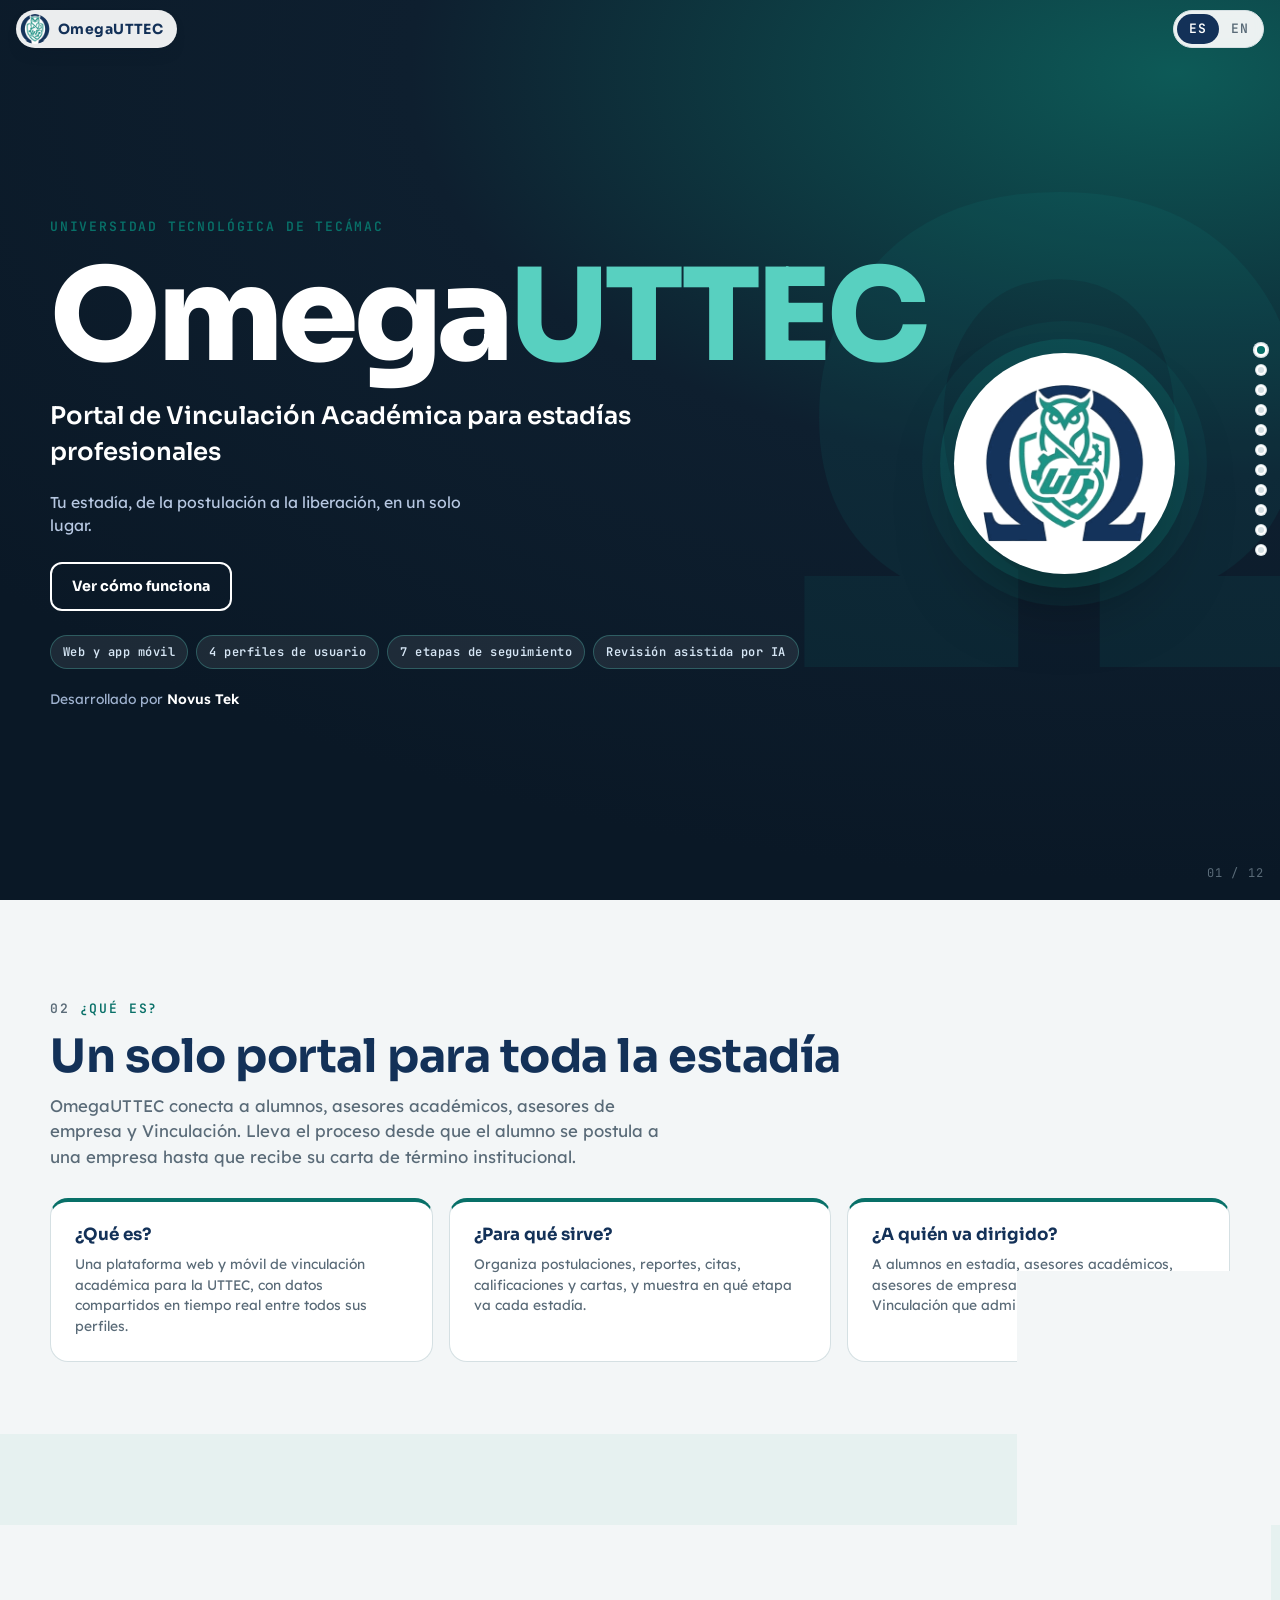
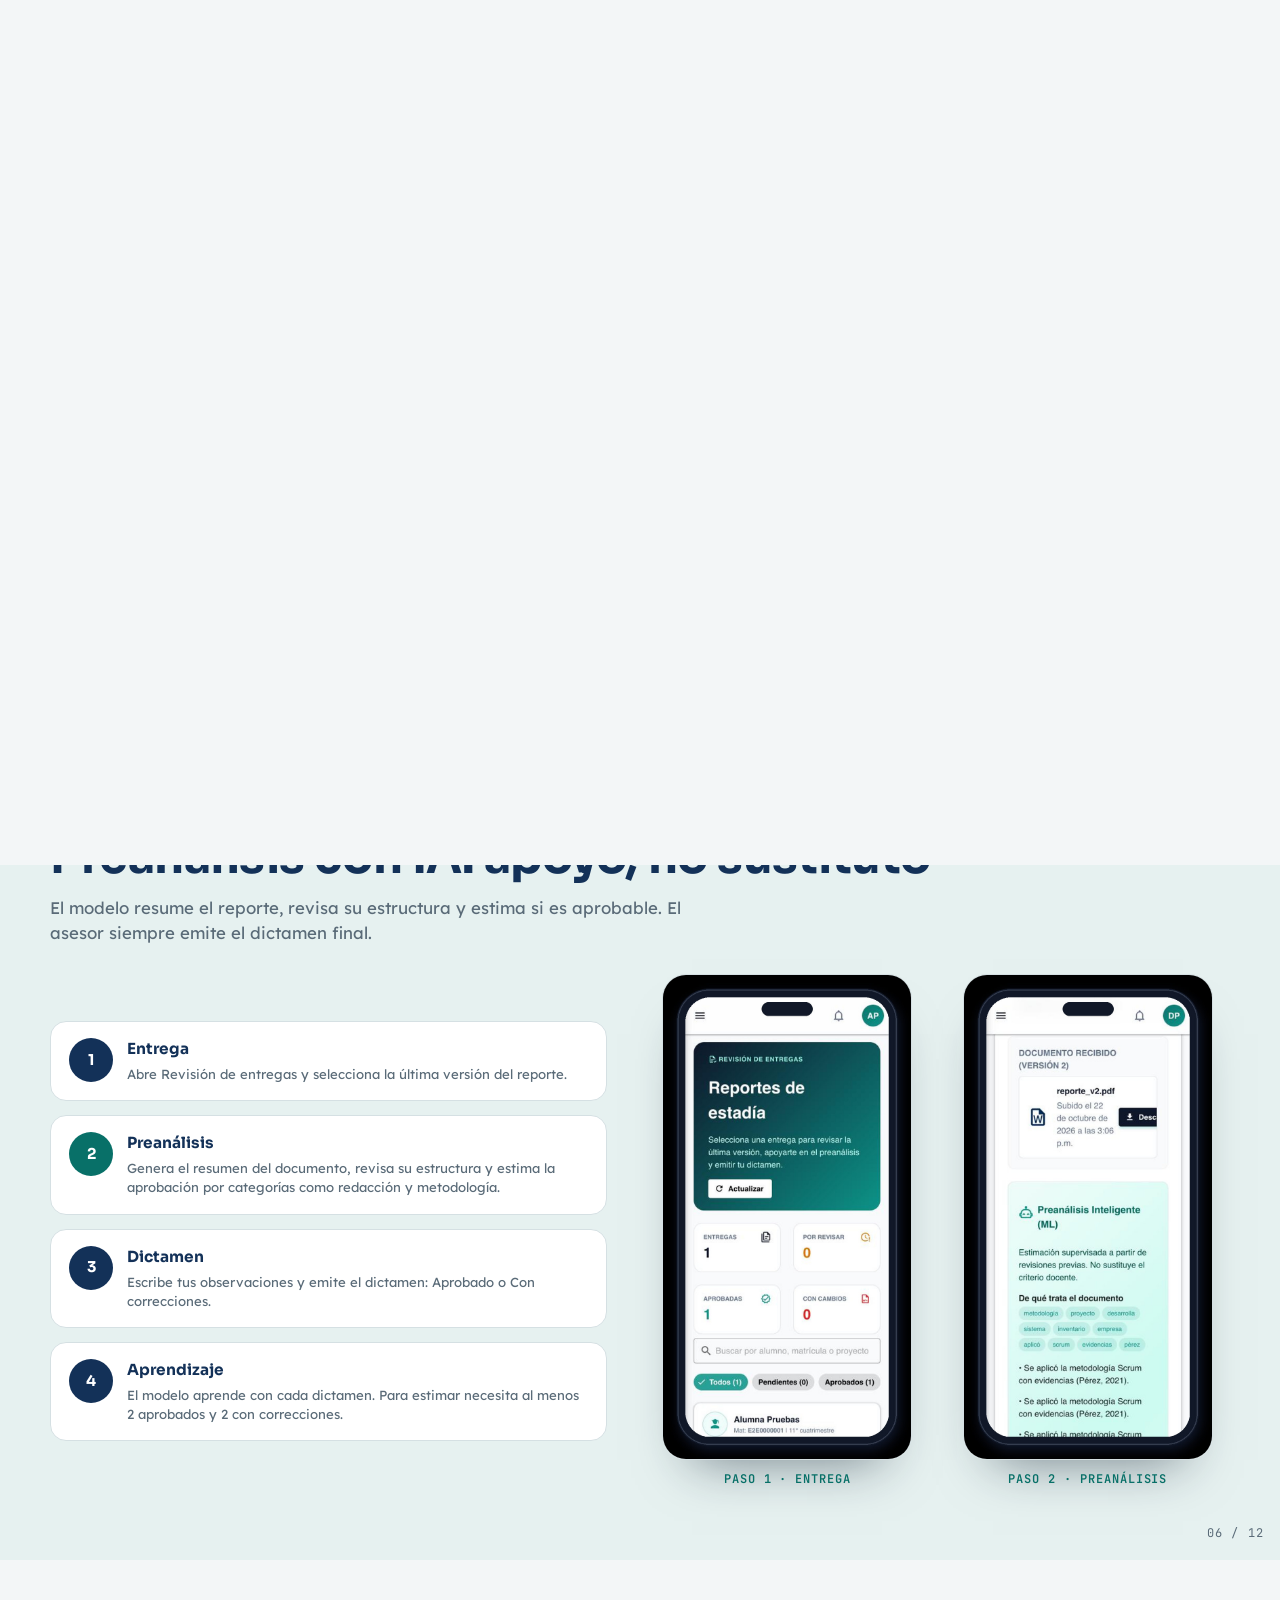
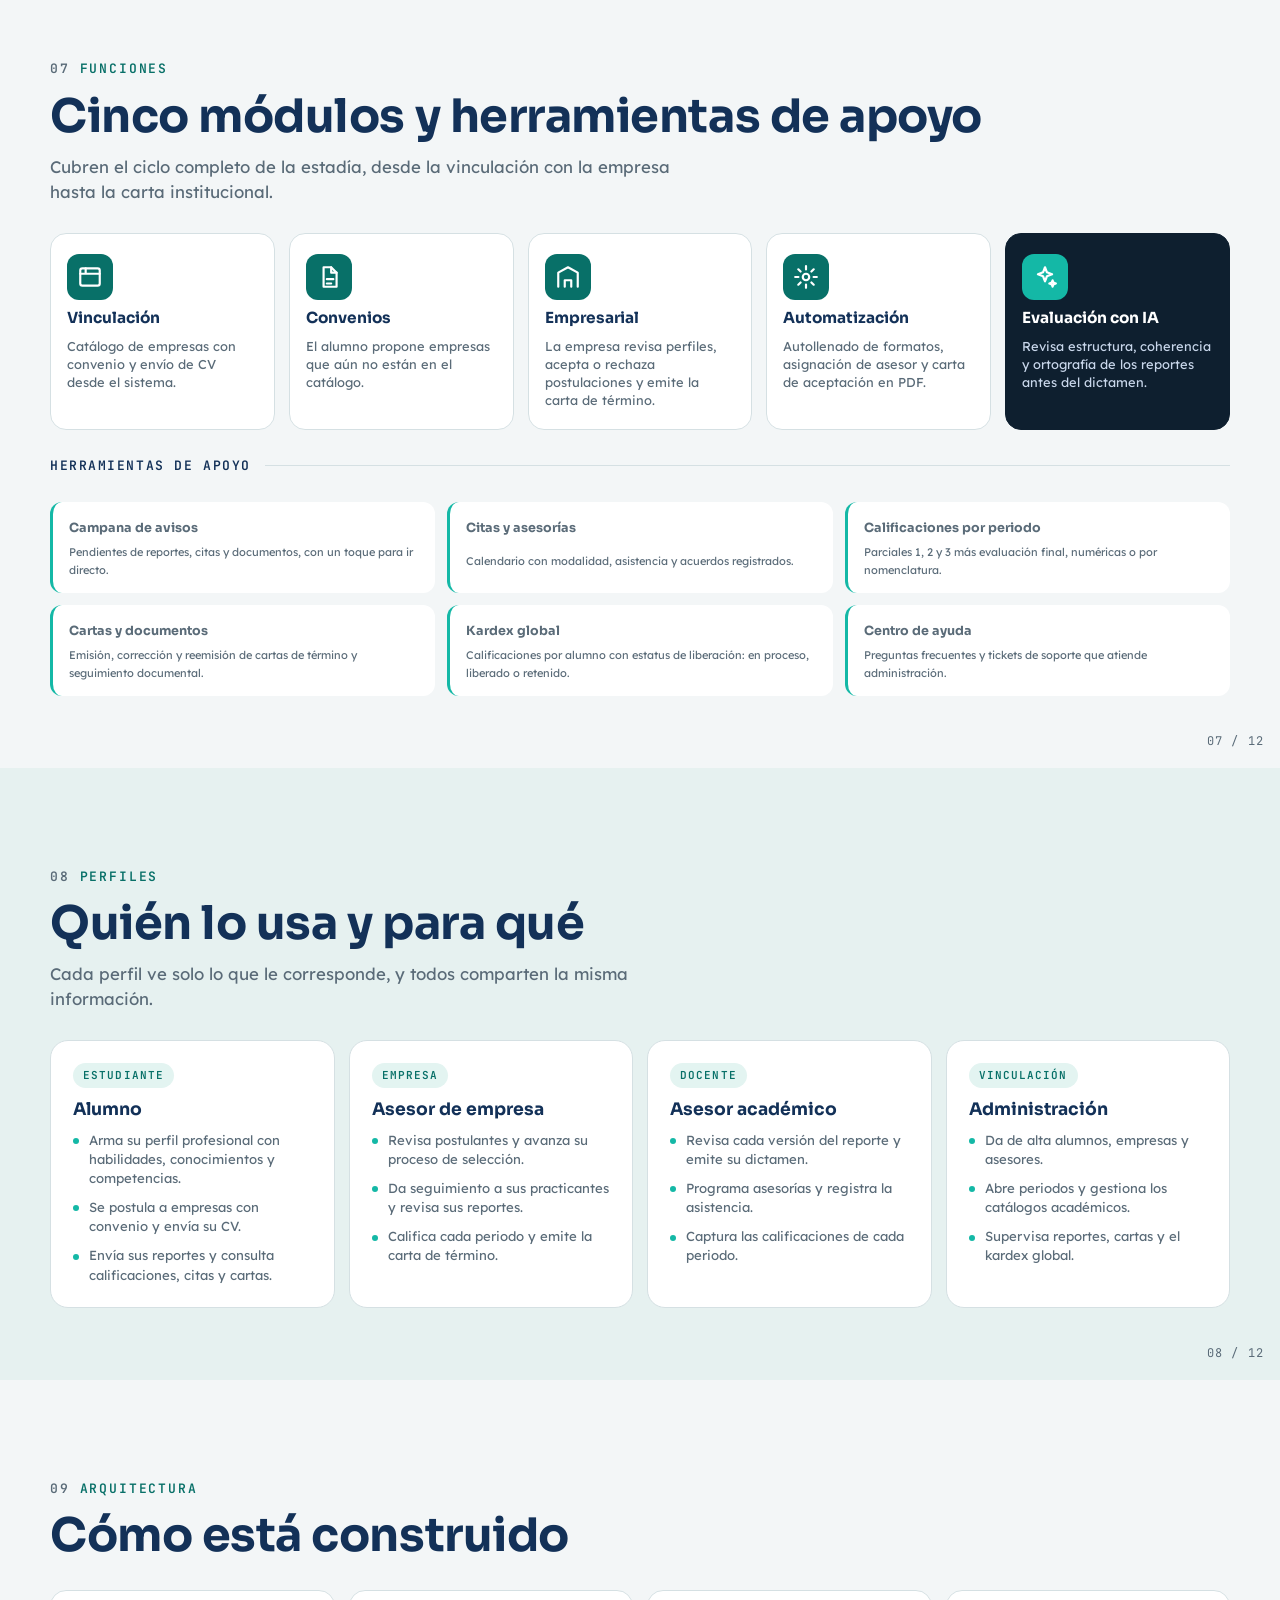
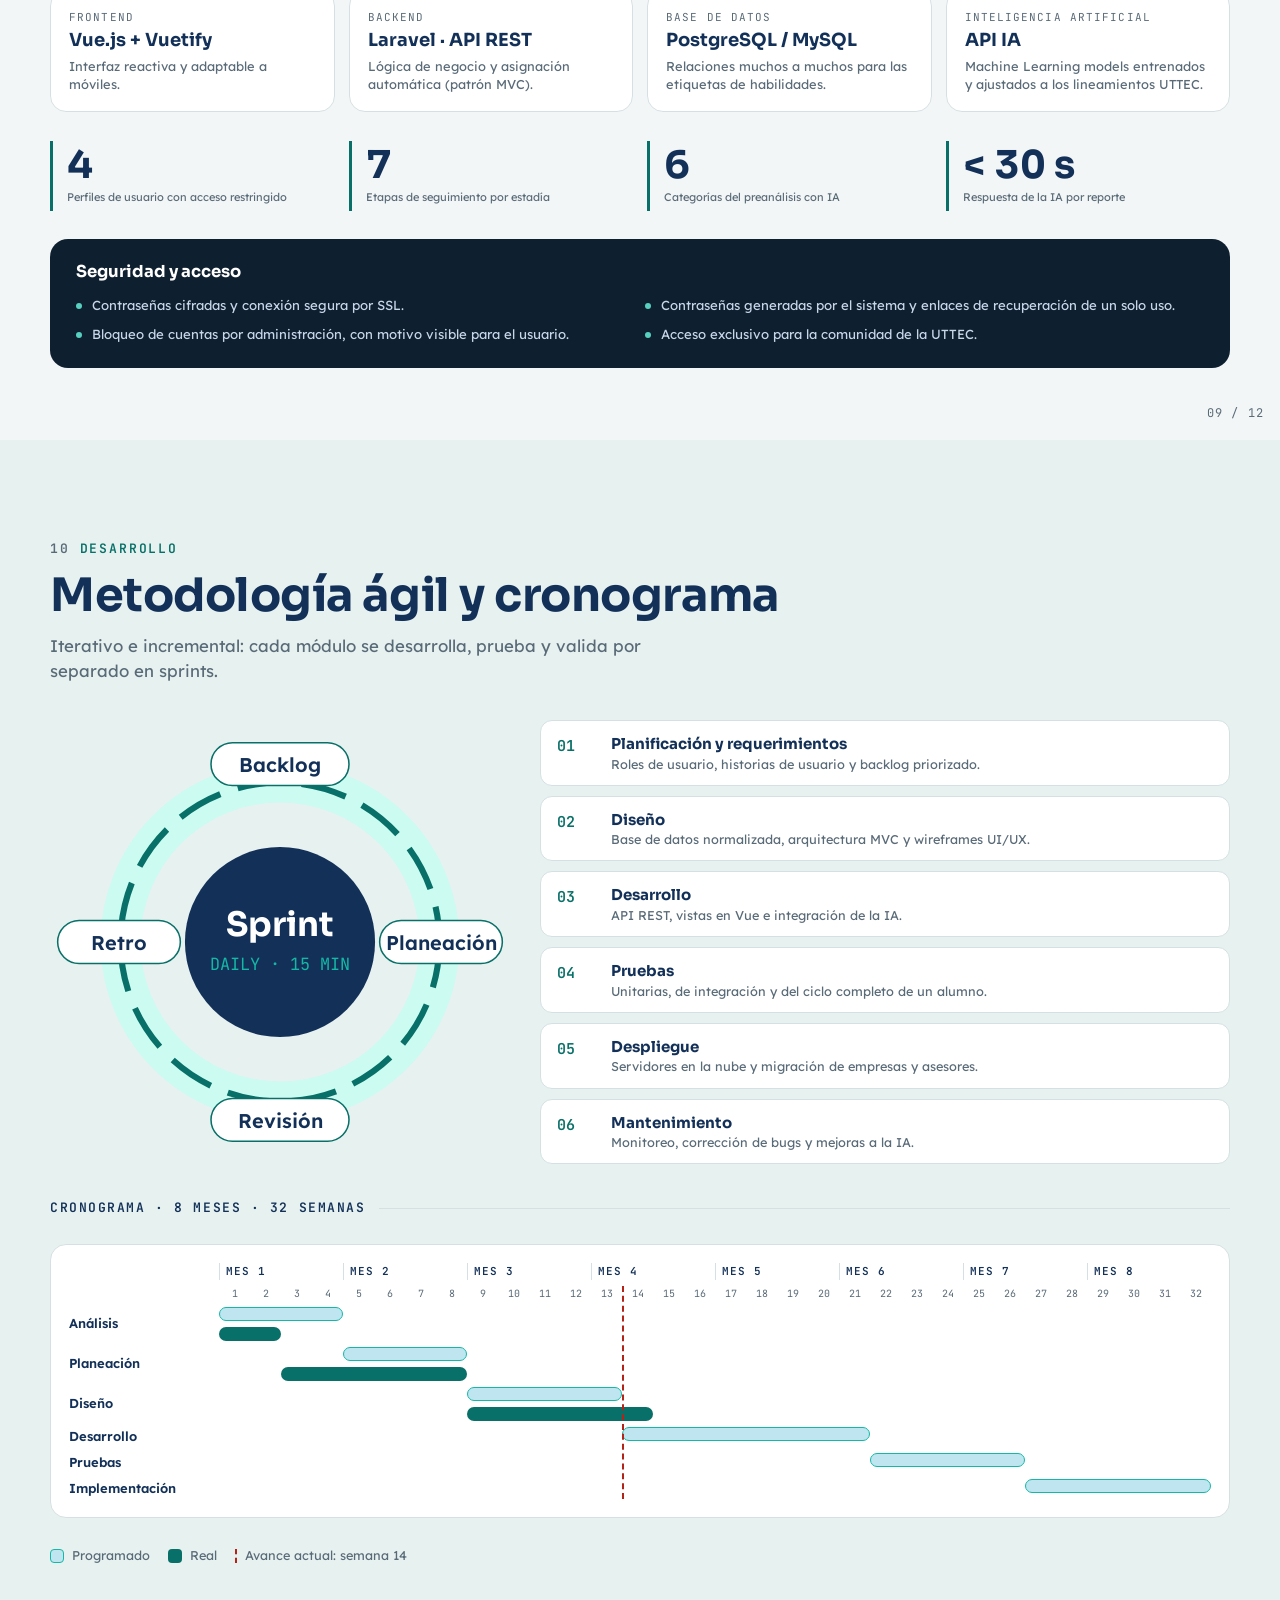
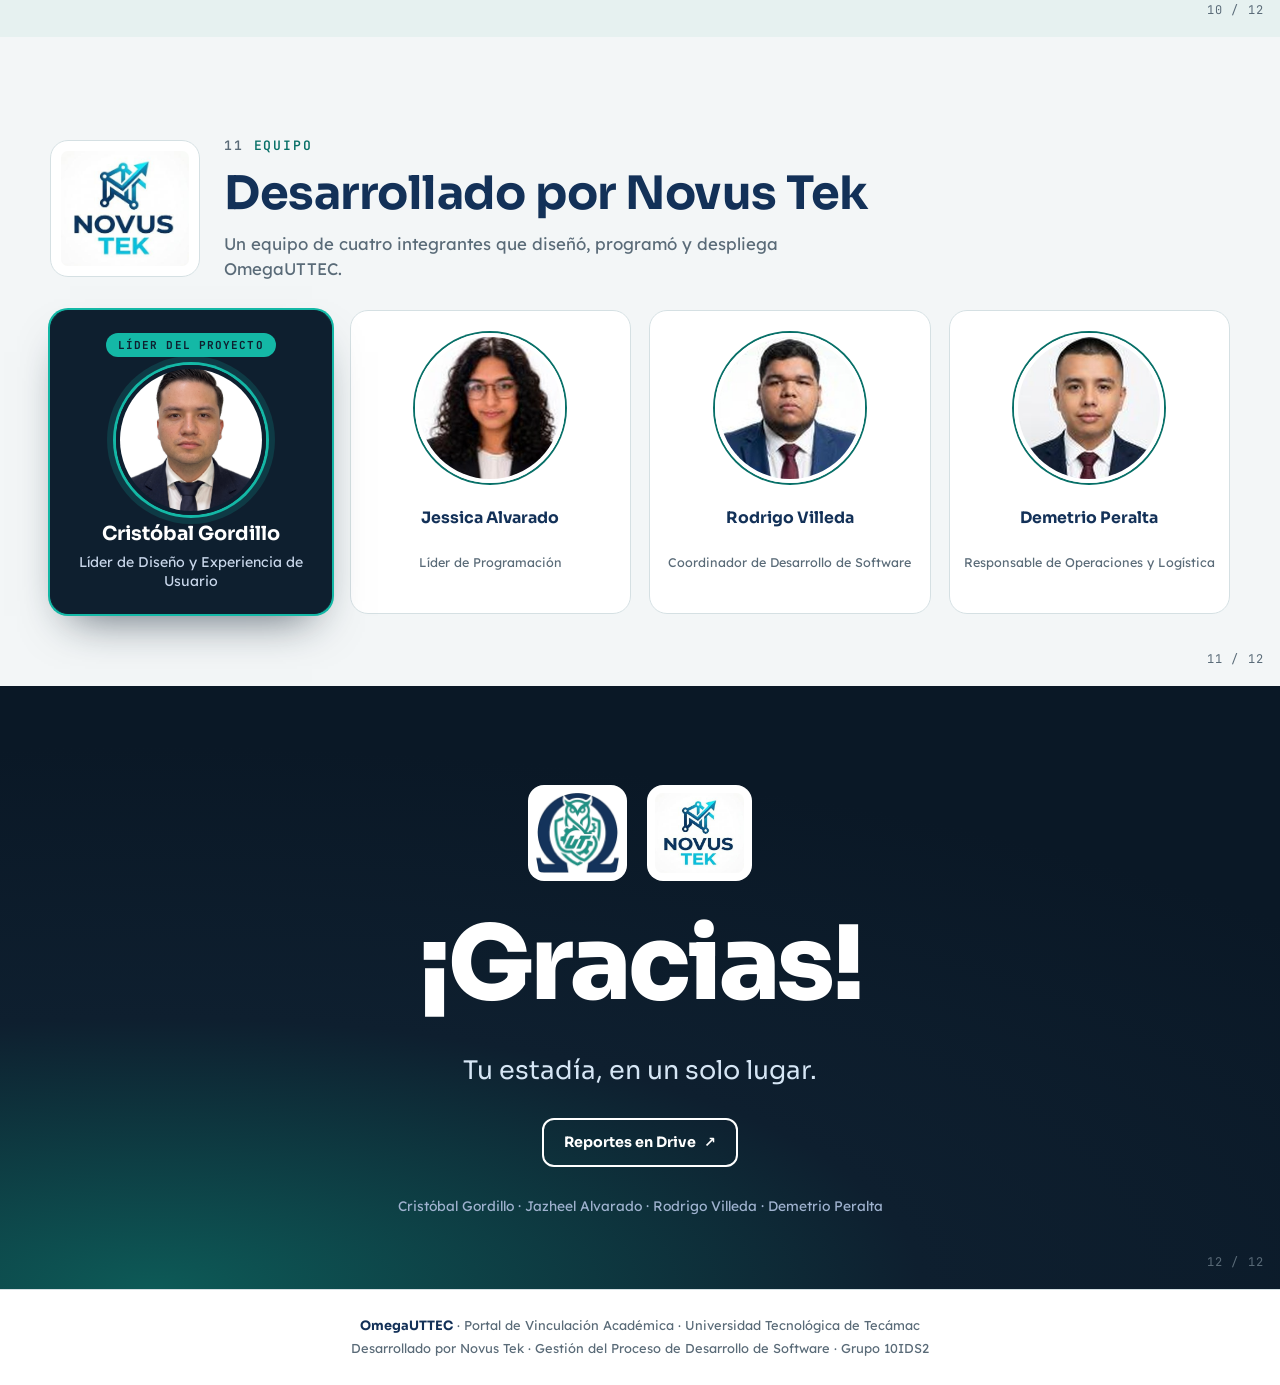
==== commit de88bce8: "4.0" ====
--- a/index.html
+++ b/index.html
@@ -26,7 +26,6 @@
 <header class="topbar">
   <a class="brand-mini" href="#inicio"><img src="expo/img/omega-sm.png" alt=""><span>OmegaUTTEC</span></a>
   <div class="top-right">
-    <a class="top-cta" href="https://blemish-symptom-lumber.ngrok-free.dev" target="_blank" rel="noopener">Abrir plataforma ↗</a>
     <div class="lang-switch">
       <label for="l-es">ES</label>
       <label for="l-en">EN</label>
@@ -36,7 +35,6 @@
 
 <nav class="dots" aria-label="Secciones">
   <a href="#inicio" title="Inicio"><span>Inicio</span></a>
-  <a href="#video" title="En un minuto"><span>Video</span></a>
   <a href="#que-es" title="Qué es"><span>Qué es</span></a>
   <a href="#errores" title="Errores que mitiga"><span>Errores</span></a>
   <a href="#flujo" title="Cómo funciona"><span>Flujo</span></a>
@@ -61,7 +59,6 @@
       <p class="hero-sub"><span class="t" lang="es">Portal de Vinculación Académica para estadías profesionales</span><span class="t" lang="en">Academic Placement Portal for professional internships</span></p>
       <p class="slogan"><span class="t" lang="es">Tu estadía, de la postulación a la liberación, en un solo lugar.</span><span class="t" lang="en">Your internship, from application to sign-off, in one place.</span></p>
       <div class="btns">
-        <a class="btn p" href="https://blemish-symptom-lumber.ngrok-free.dev" target="_blank" rel="noopener"><span class="t" lang="es">Abrir la plataforma</span><span class="t" lang="en">Open the platform</span> ↗</a>
         <a class="btn" href="#flujo"><span class="t" lang="es">Ver cómo funciona</span><span class="t" lang="en">See how it works</span></a>
       </div>
       <ul class="chips" aria-label="Datos clave">
@@ -79,29 +76,11 @@
   <span class="pager">01 / 12</span>
 </section>
 
-<!-- 02 · VIDEO (resumen de 1:00) -->
-<section class="slide tint" id="video">
-  <div class="wrap">
-    <div class="head">
-      <p class="kicker"><span class="n">02</span> <span class="t" lang="es">En un minuto</span><span class="t" lang="en">In one minute</span></p>
-      <h2 class="h2"><span class="t" lang="es">Así funciona OmegaUTTEC, de principio a fin</span><span class="t" lang="en">How OmegaUTTEC works, start to finish</span></h2>
-      <p class="lead"><span class="t" lang="es">Video de 1:00 con narración en español que recorre cada sección de esta página.</span><span class="t" lang="en">A 1:00 video, narrated in Spanish, that walks through every section of this page.</span></p>
-    </div>
-    <figure class="video-box">
-      <video controls preload="metadata" playsinline poster="expo/video/omegauttec-resumen.jpg" aria-label="Video resumen de OmegaUTTEC, 1 minuto">
-        <source src="expo/video/omegauttec-resumen.mp4" type="video/mp4">
-        Tu navegador no puede reproducir este video.
-      </video>
-    </figure>
-  </div>
-  <span class="pager">02 / 12</span>
-</section>
-
 <!-- 02 · QUÉ ES -->
 <section class="slide" id="que-es">
   <div class="wrap">
     <div class="head">
-      <p class="kicker"><span class="n">03</span> <span class="t" lang="es">¿Qué es?</span><span class="t" lang="en">What is it?</span></p>
+      <p class="kicker"><span class="n">02</span> <span class="t" lang="es">¿Qué es?</span><span class="t" lang="en">What is it?</span></p>
       <h2 class="h2"><span class="t" lang="es">Un solo portal para toda la estadía</span><span class="t" lang="en">One portal for the entire internship</span></h2>
       <p class="lead"><span class="t" lang="es">OmegaUTTEC conecta a alumnos, asesores académicos, asesores de empresa y Vinculación. Lleva el proceso desde que el alumno se postula a una empresa hasta que recibe su carta de término institucional.</span><span class="t" lang="en">OmegaUTTEC connects students, academic advisors, company advisors and the Placement Office. It takes the process from the student’s application to a company until they receive their official completion letter.</span></p>
     </div>
@@ -120,14 +99,14 @@
       </article>
     </div>
   </div>
-  <span class="pager">03 / 12</span>
+  <span class="pager">02 / 12</span>
 </section>
 
 <!-- 03 · ERRORES QUE MITIGA -->
 <section class="slide tint" id="errores">
   <div class="wrap">
     <div class="head">
-      <p class="kicker"><span class="n">04</span> <span class="t" lang="es">Errores que mitiga</span><span class="t" lang="en">Errors it mitigates</span></p>
+      <p class="kicker"><span class="n">03</span> <span class="t" lang="es">Errores que mitiga</span><span class="t" lang="en">Errors it mitigates</span></p>
       <h2 class="h2"><span class="t" lang="es">Del trabajo manual a un proceso con control</span><span class="t" lang="en">From manual work to a controlled process</span></h2>
       <p class="lead"><span class="t" lang="es">Los problemas más comunes de una estadía sin sistema y cómo los atiende OmegaUTTEC.</span><span class="t" lang="en">The most common problems of an internship without a system, and how OmegaUTTEC handles them.</span></p>
     </div>
@@ -182,23 +161,108 @@
       </article>
     </div>
   </div>
-  <span class="pager">04 / 12</span>
+  <span class="pager">03 / 12</span>
 </section>
 
 <!-- 04 · CÓMO FUNCIONA (ruleta de 7 etapas con pantallas reales recreadas) -->
 <section class="slide" id="flujo">
   <div class="wrap">
     <div class="head">
-      <p class="kicker"><span class="n">05</span> <span class="t" lang="es">Cómo funciona</span><span class="t" lang="en">How it works</span></p>
+      <p class="kicker"><span class="n">04</span> <span class="t" lang="es">Cómo funciona</span><span class="t" lang="en">How it works</span></p>
       <h2 class="h2"><span class="t" lang="es">Las 7 etapas de una estadía, pantalla por pantalla</span><span class="t" lang="en">The 7 stages of an internship, screen by screen</span></h2>
     </div>
-            <span><span class="t" lang="es">Toca una etapa del círculo para fijarla. Pasa el cursor sobre la pantalla para pausar.</span><span class="t" lang="en">Tap a stage on the circle to pin it. Hover over the screen to pause.</span></span>
+        <div class="cycle-wrap" style="display:contents">
+    <input class="cyc-radio" type="radio" name="etapa" id="e0" checked aria-label="Reproducción automática"><input class="cyc-radio" type="radio" name="etapa" id="e1" aria-label="Etapa 1"><input class="cyc-radio" type="radio" name="etapa" id="e2" aria-label="Etapa 2"><input class="cyc-radio" type="radio" name="etapa" id="e3" aria-label="Etapa 3"><input class="cyc-radio" type="radio" name="etapa" id="e4" aria-label="Etapa 4"><input class="cyc-radio" type="radio" name="etapa" id="e5" aria-label="Etapa 5"><input class="cyc-radio" type="radio" name="etapa" id="e6" aria-label="Etapa 6"><input class="cyc-radio" type="radio" name="etapa" id="e7" aria-label="Etapa 7">
+    <div class="cycle-area">
+      <div class="cycle-layout">
+        <div class="ring">
+          <div class="ring-track"></div>
+          <div class="ring-core"><div><img src="expo/img/omega.png" alt="OmegaUTTEC"><small><span class="t" lang="es">7 ETAPAS</span><span class="t" lang="en">7 STAGES</span></small></div></div>
+          <label class="node" for="e1" style="--k:0"><b>1</b><span><span class="t" lang="es">Perfil</span><span class="t" lang="en">Profile</span></span></label><label class="node" for="e2" style="--k:1"><b>2</b><span><span class="t" lang="es">Postulación</span><span class="t" lang="en">Application</span></span></label><label class="node" for="e3" style="--k:2"><b>3</b><span><span class="t" lang="es">Estadía confirmada</span><span class="t" lang="en">Confirmed</span></span></label><label class="node" for="e4" style="--k:3"><b>4</b><span><span class="t" lang="es">Reportes</span><span class="t" lang="en">Reports</span></span></label><label class="node" for="e5" style="--k:4"><b>5</b><span><span class="t" lang="es">Evaluación</span><span class="t" lang="en">Evaluation</span></span></label><label class="node" for="e6" style="--k:5"><b>6</b><span><span class="t" lang="es">Carta empresa</span><span class="t" lang="en">Company letter</span></span></label><label class="node" for="e7" style="--k:6"><b>7</b><span><span class="t" lang="es">Carta UTTEC</span><span class="t" lang="en">UTTEC letter</span></span></label>
+        </div>
+        <div class="screens-col">
+          <div class="stack-area">
+            <div class="screen" data-k="1" style="--k:1">
+  <div class="browser"><div class="browser-bar"><i></i><i></i><i></i><span class="url">omegauttec.mx/alumno/perfil</span></div>
+  <div class="ui"><aside class="ui-side"><div class="ui-brand"><img src="expo/img/omega-sm.png" alt=""><div><b>OmegaUTTEC</b><small>Portal de Estadía</small></div></div><div class="ui-item">Panel Principal</div><div class="ui-sub">Mi progreso</div><div class="ui-item">Mis Calificaciones</div><div class="ui-item">Seguimiento Documental</div><div class="ui-item">Reportes de Estadía</div><div class="ui-sub">Vinculación</div><div class="ui-item">Catálogo de Empresas</div><div class="ui-item">Mis Citas</div><div class="ui-item">Cartas de Término</div><div class="ui-sub">Personal</div><div class="ui-item on">Mi Perfil</div></aside><div class="ui-main"><div class="ui-card plain"><span class="ui-over">Perfil profesional</span><span class="ui-h">Mis Habilidades y Conocimientos</span><span class="ui-mut">Estructura tu perfil priorizando lo que mejor dominas.</span></div>
+<div class="ui-grid2">
+<div class="ui-card plain"><span class="ui-over">01 · Habilidades técnicas</span>
+<div class="ui-skill"><span class="ui-num">1</span><span>Vue.js</span><em>▲▼</em></div>
+<div class="ui-skill"><span class="ui-num">2</span><span>Laravel</span><em>▲▼</em></div>
+<div class="ui-skill"><span class="ui-num">3</span><span>PostgreSQL</span><em>▲▼</em></div>
+<div class="ui-add">+ Agregar habilidad</div></div>
+<div class="ui-card plain"><span class="ui-over">02 · Conocimientos</span>
+<div class="ui-skill"><span class="ui-num">1</span><span>Scrum</span><em>▲▼</em></div>
+<div class="ui-skill"><span class="ui-num">2</span><span>API REST</span><em>▲▼</em></div>
+<span class="ui-over" style="margin-top:4px">03 · Competencias</span>
+<div class="ui-skill"><span class="ui-num">1</span><span>Trabajo en equipo</span><em>▲▼</em></div></div>
+</div></div></div></div>
+  <div class="cap"><span class="who"><span class="t" lang="es">Etapa 1 · Alumno</span><span class="t" lang="en">Stage 1 · Student</span></span><h3><span class="t" lang="es">Perfil profesional</span><span class="t" lang="en">Professional profile</span></h3><p><span class="t" lang="es">El alumno registra y ordena por prioridad sus habilidades, conocimientos y competencias.</span><span class="t" lang="en">Students record and rank their skills, knowledge and soft skills by priority.</span></p></div>
+</div><div class="screen" data-k="2" style="--k:2">
+  <div class="browser"><div class="browser-bar"><i></i><i></i><i></i><span class="url">omegauttec.mx/alumno/empresas</span></div>
+  <div class="ui"><aside class="ui-side"><div class="ui-brand"><img src="expo/img/omega-sm.png" alt=""><div><b>OmegaUTTEC</b><small>Portal de Estadía</small></div></div><div class="ui-item">Panel Principal</div><div class="ui-sub">Mi progreso</div><div class="ui-item">Mis Calificaciones</div><div class="ui-item">Seguimiento Documental</div><div class="ui-item">Reportes de Estadía</div><div class="ui-sub">Vinculación</div><div class="ui-item on">Catálogo de Empresas</div><div class="ui-item">Mis Citas</div><div class="ui-item">Cartas de Término</div><div class="ui-sub">Personal</div><div class="ui-item">Mi Perfil</div></aside><div class="ui-main"><div class="ui-banner"><div><h4>Catálogo de empresas</h4><p>Explora las empresas vinculadas, registra tu interés y da seguimiento a tu postulación.</p></div></div>
+<div class="ui-field">⌕ Buscar empresa...</div>
+<div class="ui-grid3">
+<div class="ui-card plain"><div class="ui-row"><span class="ui-av">DN</span><span class="ui-chip warn">Interés registrado</span></div><span class="ui-h">Datanova Soluciones</span><span class="ui-mut">Desarrollo de software a la medida para logística.</span><span class="ui-btn tonal">Ver perfil</span></div>
+<div class="ui-card plain"><div class="ui-row"><span class="ui-av">GT</span><span class="ui-chip solid">Convenio activo</span></div><span class="ui-h">Grupo Tecámac TI</span><span class="ui-mut">Soporte e infraestructura en la nube.</span><span class="ui-btn tonal">Ver perfil</span></div>
+<div class="ui-card plain"><div class="ui-row"><span class="ui-av">MV</span><span class="ui-chip solid">Convenio activo</span></div><span class="ui-h">Mexvía Digital</span><span class="ui-mut">Aplicaciones móviles y comercio electrónico.</span><span class="ui-btn tonal">Ver perfil</span></div>
+</div></div></div></div>
+  <div class="cap"><span class="who"><span class="t" lang="es">Etapa 2 · Alumno</span><span class="t" lang="en">Stage 2 · Student</span></span><h3><span class="t" lang="es">Postulación</span><span class="t" lang="en">Application</span></h3><p><span class="t" lang="es">Elige una empresa con convenio vigente y envía su CV desde el catálogo.</span><span class="t" lang="en">Students pick a partner company and send their CV from the catalog.</span></p></div>
+</div><div class="screen" data-k="3" style="--k:3">
+  <div class="browser"><div class="browser-bar"><i></i><i></i><i></i><span class="url">omegauttec.mx/empresa/postulaciones</span></div>
+  <div class="ui"><aside class="ui-side"><div class="ui-brand"><img src="expo/img/omega-sm.png" alt=""><div><b>OmegaUTTEC</b><small>Portal Empresa</small></div></div><div class="ui-item">Panel de Control</div><div class="ui-sub">Gestión empresarial</div><div class="ui-item">Revisión de Reportes</div><div class="ui-item">Alumnos Asignados</div><div class="ui-item">Subir Calificaciones</div><div class="ui-item">Cartas de Término</div><div class="ui-sub">Vinculación</div><div class="ui-item on">Alumnos Postulados</div></aside><div class="ui-main"><div class="ui-banner"><div><h4>Postulaciones de alumnos</h4><p>Consulta las habilidades, descarga el CV y actualiza el proceso de selección.</p></div><span class="pill">4 interesados</span></div>
+<div class="ui-card plain"><div class="ui-row"><span class="ui-av">VR</span><div style="flex:1;min-width:0"><span class="ui-h">Valeria Ríos Cruz</span><div class="ui-mut">1322100873 · Ing. en Desarrollo y Gestión de Software</div></div><span class="ui-chip solid">Aceptado</span></div>
+<div class="ui-row" style="flex-wrap:wrap"><span class="ui-chip">Vue.js</span><span class="ui-chip">Laravel</span><span class="ui-chip">PostgreSQL</span><span class="ui-chip">Scrum</span></div>
+<div class="ui-row"><span class="ui-btn tonal">Descargar CV</span><span class="ui-mut">Interés recibido 02 sep 2026</span></div></div>
+<div class="ui-card plain"><div class="ui-row"><span class="ui-av">LM</span><div style="flex:1"><span class="ui-h">Luis Mora Pérez</span><div class="ui-mut">1322100914 · Ing. en Redes Inteligentes</div></div><span class="ui-chip info">Entrevista</span></div></div></div></div></div>
+  <div class="cap"><span class="who"><span class="t" lang="es">Etapa 3 · Empresa → Alumno</span><span class="t" lang="en">Stage 3 · Company → Student</span></span><h3><span class="t" lang="es">Estadía confirmada</span><span class="t" lang="en">Internship confirmed</span></h3><p><span class="t" lang="es">La empresa revisa habilidades y CV y acepta al alumno. Él confirma y el sistema llena sus formatos.</span><span class="t" lang="en">The company reviews skills and CV and accepts the student, who confirms; the system fills in the forms.</span></p></div>
+</div><div class="screen" data-k="4" style="--k:4">
+  <div class="browser"><div class="browser-bar"><i></i><i></i><i></i><span class="url">omegauttec.mx/docente/revision-reportes</span></div>
+  <div class="ui"><aside class="ui-side"><div class="ui-brand"><img src="expo/img/omega-sm.png" alt=""><div><b>OmegaUTTEC</b><small>Portal Docente</small></div></div><div class="ui-item">Panel de Control</div><div class="ui-sub">Gestión académica</div><div class="ui-item">Mis Alumnos</div><div class="ui-item on">Revisión de Reportes</div><div class="ui-item">Evaluaciones</div><div class="ui-sub">Vinculación</div><div class="ui-item">Empresas Vinculadas</div><div class="ui-item">Calendario de Citas</div></aside><div class="ui-main"><div class="ui-card plain"><div class="ui-row"><div style="flex:1"><span class="ui-over">Expediente de estadía</span><span class="ui-h" style="display:block">Valeria Ríos Cruz</span><span class="ui-mut">Matrícula 1322100873 · Versión 2 · reporte_estadia.docx</span></div><span class="ui-chip warn">En revisión</span></div></div>
+<div class="ui-card"><div class="ui-row"><span class="ui-h" style="color:#0f766e;flex:1">Preanálisis Inteligente (ML)</span><span class="ui-chip info">Modelo: confianza alta</span></div>
+<div class="ui-row" style="align-items:flex-start;gap:12px"><span class="ui-score" style="--v:86"><b>86</b></span>
+<div class="ui-grid2" style="flex:1"><span class="ui-check">Estructura</span><span class="ui-check">Redacción</span><span class="ui-check">Metodología</span><span class="ui-check">Coherencia</span><span class="ui-check w">Formato: márgenes</span><span class="ui-check">Contenido técnico</span></div></div></div>
+<div class="ui-row"><span class="ui-btn">Aprobar reporte</span><span class="ui-btn tonal">Enviar observaciones</span></div></div></div></div>
+  <div class="cap"><span class="who"><span class="t" lang="es">Etapa 4 · Asesores + IA</span><span class="t" lang="en">Stage 4 · Advisors + AI</span></span><h3><span class="t" lang="es">Reportes aprobados</span><span class="t" lang="en">Reports approved</span></h3><p><span class="t" lang="es">El modelo de ML preanaliza el reporte en 6 categorías y aprende con cada dictamen del asesor.</span><span class="t" lang="en">The ML model pre-reviews the report across 6 categories and learns from every advisor decision.</span></p></div>
+</div><div class="screen" data-k="5" style="--k:5">
+  <div class="browser"><div class="browser-bar"><i></i><i></i><i></i><span class="url">omegauttec.mx/alumno/calificaciones</span></div>
+  <div class="ui"><aside class="ui-side"><div class="ui-brand"><img src="expo/img/omega-sm.png" alt=""><div><b>OmegaUTTEC</b><small>Portal de Estadía</small></div></div><div class="ui-item">Panel Principal</div><div class="ui-sub">Mi progreso</div><div class="ui-item on">Mis Calificaciones</div><div class="ui-item">Seguimiento Documental</div><div class="ui-item">Reportes de Estadía</div><div class="ui-sub">Vinculación</div><div class="ui-item">Catálogo de Empresas</div><div class="ui-item">Mis Citas</div><div class="ui-item">Cartas de Término</div><div class="ui-sub">Personal</div><div class="ui-item">Mi Perfil</div></aside><div class="ui-main"><div class="ui-banner"><div><h4>Mis calificaciones</h4><p>Tus asesores registran tus calificaciones por periodo.</p></div><span class="pill">8 de 8</span></div>
+<div class="ui-table">
+<span class="th">Periodo</span><span class="th">Asesor académico</span><span class="th">Asesor empresarial</span>
+<span>Periodo 1</span><span class="g">9.5</span><span class="g">9.0</span>
+<span>Periodo 2</span><span class="g">9.0</span><span class="g">9.5</span>
+<span>Periodo 3</span><span class="g">10</span><span class="g">9.5</span>
+<span>Periodo 4 · Final</span><span class="g">9.5</span><span class="g">10</span>
+</div></div></div></div>
+  <div class="cap"><span class="who"><span class="t" lang="es">Etapa 5 · Asesores</span><span class="t" lang="en">Stage 5 · Advisors</span></span><h3><span class="t" lang="es">Evaluación final</span><span class="t" lang="en">Final evaluation</span></h3><p><span class="t" lang="es">Asesor académico y asesor empresarial califican cada periodo desde su propio portal.</span><span class="t" lang="en">The academic and company advisors grade each period from their own portal.</span></p></div>
+</div><div class="screen" data-k="6" style="--k:6">
+  <div class="browser"><div class="browser-bar"><i></i><i></i><i></i><span class="url">omegauttec.mx/empresa/cartas-termino</span></div>
+  <div class="ui"><aside class="ui-side"><div class="ui-brand"><img src="expo/img/omega-sm.png" alt=""><div><b>OmegaUTTEC</b><small>Portal Empresa</small></div></div><div class="ui-item">Panel de Control</div><div class="ui-sub">Gestión empresarial</div><div class="ui-item">Revisión de Reportes</div><div class="ui-item">Alumnos Asignados</div><div class="ui-item">Subir Calificaciones</div><div class="ui-item on">Cartas de Término</div><div class="ui-sub">Vinculación</div><div class="ui-item">Alumnos Postulados</div></aside><div class="ui-main"><div class="ui-banner"><div><h4>Cartas de término</h4><p>Emite la carta del alumno al concluir su estadía.</p></div></div>
+<div class="ui-card plain"><div class="ui-row"><span class="ui-av" style="background:#16a34a;color:#fff">✓</span><div style="flex:1"><span class="ui-h">Valeria Ríos Cruz</span><div class="ui-mut">Datanova Soluciones · Sep–Dic 2026 · Emitida el 11 dic 2026</div></div><span class="ui-chip ok">Estadía acreditada</span></div>
+<div class="ui-grid3" style="margin-top:4px"><div><div class="ui-mut">Proyecto</div><b>Portal de inventarios</b></div><div><div class="ui-mut">Horas</div><b>600 h</b></div><div><div class="ui-mut">Asesor empresarial</div><b>Ing. Daniel Soto</b></div></div>
+<div class="ui-row"><span class="ui-btn">Emitir carta</span><span class="ui-btn tonal">Ver PDF</span></div></div></div></div></div>
+  <div class="cap"><span class="who"><span class="t" lang="es">Etapa 6 · Empresa</span><span class="t" lang="en">Stage 6 · Company</span></span><h3><span class="t" lang="es">Carta de la empresa</span><span class="t" lang="en">Company letter</span></h3><p><span class="t" lang="es">La empresa emite la carta de término. El alumno puede pedir correcciones si algún dato está mal.</span><span class="t" lang="en">The company issues the completion letter; students can request corrections if any detail is wrong.</span></p></div>
+</div><div class="screen" data-k="7" style="--k:7">
+  <div class="browser"><div class="browser-bar"><i></i><i></i><i></i><span class="url">omegauttec.mx/alumno/dashboard</span></div>
+  <div class="ui"><aside class="ui-side"><div class="ui-brand"><img src="expo/img/omega-sm.png" alt=""><div><b>OmegaUTTEC</b><small>Portal de Estadía</small></div></div><div class="ui-item on">Panel Principal</div><div class="ui-sub">Mi progreso</div><div class="ui-item">Mis Calificaciones</div><div class="ui-item">Seguimiento Documental</div><div class="ui-item">Reportes de Estadía</div><div class="ui-sub">Vinculación</div><div class="ui-item">Catálogo de Empresas</div><div class="ui-item">Mis Citas</div><div class="ui-item">Cartas de Término</div><div class="ui-sub">Personal</div><div class="ui-item">Mi Perfil</div></aside><div class="ui-main"><div class="ui-banner"><div><h4>Bienvenido a tu proceso, Valeria</h4><p>Matrícula: 1322100873 | Aquí tienes la ruta de tu estadía profesional y tus pendientes.</p></div></div>
+<div class="ui-card plain"><div class="ui-row"><div style="flex:1"><span class="ui-over">Ruta de la estadía</span><span class="ui-h" style="display:block">Proceso de estadía concluido</span></div><span class="ui-ring"><b>100%</b></span></div>
+<div class="ui-steps"><div><i>✓</i>Perfil</div><div><i>✓</i>Postulación</div><div><i>✓</i>Estadía</div><div><i>✓</i>Reportes</div><div><i>✓</i>Evaluación</div><div><i>✓</i>Carta empresa</div><div><i>✓</i>Carta UTTEC</div></div></div>
+<div class="ui-card plain"><div class="ui-row"><span class="ui-h" style="flex:1">Documentos oficiales</span><span class="ui-chip">Oficial UTTEC</span></div>
+<div class="ui-row"><span style="flex:1"><b>Carta de término institucional</b><div class="ui-mut">Autorizada por Vinculación</div></span><span class="ui-chip ok">Aprobado</span><span class="ui-btn tonal">↓</span></div></div></div></div></div>
+  <div class="cap"><span class="who"><span class="t" lang="es">Etapa 7 · Vinculación</span><span class="t" lang="en">Stage 7 · Placement Office</span></span><h3><span class="t" lang="es">Carta institucional</span><span class="t" lang="en">Official university letter</span></h3><p><span class="t" lang="es">Vinculación autoriza la carta oficial. La ruta llega al 100%: el final del ciclo, la Ω.</span><span class="t" lang="en">The Placement Office authorizes the official letter. The path reaches 100%: the end of the cycle, the Ω.</span></p></div>
+</div>
+          </div>
+        </div>
+      </div>
+      <div class="cyc-controls">
+        <label for="e0">▶ AUTO</label>
+        <span><span class="t" lang="es">Toca una etapa del círculo para fijarla. Pasa el cursor sobre la pantalla para pausar.</span><span class="t" lang="en">Tap a stage on the circle to pin it. Hover over the screen to pause.</span></span>
         <span class="demo-note"><span class="t" lang="es">Interfaces de la app web (Vue + Vuetify) · datos de ejemplo</span><span class="t" lang="en">Web app interfaces (Vue + Vuetify) · sample data</span></span>
       </div>
     </div>
     </div>
   </div>
-  <span class="pager">04 / 11</span>
+  <span class="pager">04 / 12</span>
 </section>
 
 <!-- 05 · VISTAS REALES (capturas del manual de usuario) -->
@@ -228,89 +292,34 @@
       </figure>
     </div>
   </div>
-  <span class="pager">05 / 11</span>
-</section>
-
-<!-- 06 · FUNCIONES -->
-<section class="slide" id="funciones">
-  <div class="wrap">
-    <div class="head">
-      <p class="kicker"><span class="n">06</span> <span class="t" lang="es">Funciones</span><span class="t" lang="en">Features</span></p>
-      <h2 class="h2"><span class="t" lang="es">Cinco módulos y herramientas de apoyo</span><span class="t" lang="en">Five modules and support tools</span></h2>
-      <p class="lead"><span class="t" lang="es">Cubren el ciclo completo de la estadía, desde la vinculación con la empresa hasta la carta institucional.</span><span class="t" lang="en">They cover the full internship cycle, from placement with a company to the official letter.</span></p>
-    </div>
-    <div class="modules">
-      <div class="mod"><div class="ico"><svg viewBox="0 0 24 24"><rect x="3" y="4" width="18" height="16" rx="2"/><path d="M3 9h18M8 4v5"/></svg></div><h3><span class="t" lang="es">Vinculación</span><span class="t" lang="en">Placement</span></h3><p><span class="t" lang="es">Catálogo de empresas con convenio y envío de CV desde el sistema.</span><span class="t" lang="en">Catalog of partner companies and CV submission from the system.</span></p></div>
-      <div class="mod"><div class="ico"><svg viewBox="0 0 24 24"><path d="M7 3h7l5 5v13H7z"/><path d="M14 3v5h5M10 14h6M10 18h4"/></svg></div><h3><span class="t" lang="es">Convenios</span><span class="t" lang="en">Agreements</span></h3><p><span class="t" lang="es">El alumno propone empresas que aún no están en el catálogo.</span><span class="t" lang="en">Students propose companies that are not yet in the catalog.</span></p></div>
-      <div class="mod"><div class="ico"><svg viewBox="0 0 24 24"><path d="M3 21V8l9-5 9 5v13"/><path d="M9 21v-6h6v6"/></svg></div><h3><span class="t" lang="es">Empresarial</span><span class="t" lang="en">Company panel</span></h3><p><span class="t" lang="es">La empresa revisa perfiles, acepta o rechaza postulaciones y emite la carta de término.</span><span class="t" lang="en">Companies review profiles, accept or reject applications and issue the completion letter.</span></p></div>
-      <div class="mod"><div class="ico"><svg viewBox="0 0 24 24"><circle cx="12" cy="12" r="3"/><path d="M12 2v3M12 19v3M2 12h3M19 12h3M4.9 4.9l2.1 2.1M17 17l2.1 2.1M4.9 19.1L7 17M17 7l2.1-2.1"/></svg></div><h3><span class="t" lang="es">Automatización</span><span class="t" lang="en">Automation</span></h3><p><span class="t" lang="es">Autollenado de formatos, asignación de asesor y carta de aceptación en PDF.</span><span class="t" lang="en">Auto-filled forms, advisor assignment and acceptance letter as PDF.</span></p></div>
-      <div class="mod ai"><div class="ico"><svg viewBox="0 0 24 24"><path d="M12 3l1.8 4.7L18.5 9.5l-4.7 1.8L12 16l-1.8-4.7L5.5 9.5l4.7-1.8z"/><path d="M19 15l.8 2.2L22 18l-2.2.8L19 21l-.8-2.2L16 18l2.2-.8z"/></svg></div><h3><span class="t" lang="es">Evaluación con IA</span><span class="t" lang="en">AI-assisted review</span></h3><p><span class="t" lang="es">Revisa estructura, coherencia y ortografía de los reportes antes del dictamen.</span><span class="t" lang="en">Checks structure, coherence and spelling of reports before the decision.</span></p></div>
-    </div>
-    <h3 class="sub-head"><span class="t" lang="es">Herramientas de apoyo</span><span class="t" lang="en">Support tools</span></h3>
-    <div class="tools">
-      <div class="tool"><b><span class="t" lang="es">Campana de avisos</span><span class="t" lang="en">Notification bell</span></b><span><span class="t" lang="es">Pendientes de reportes, citas y documentos, con un toque para ir directo.</span><span class="t" lang="en">Pending reports, meetings and documents, one tap away.</span></span></div>
-  </div>
   <span class="pager">05 / 12</span>
 </section>
 
-<!-- 05 · VISTAS REALES (capturas del manual de usuario) -->
-<section class="slide dark" id="pantallas">
-  <div class="wrap">
-    <div class="head">
-      <p class="kicker"><span class="n">06</span> <span class="t" lang="es">Vistas reales</span><span class="t" lang="en">Real screens</span></p>
-      <h2 class="h2"><span class="t" lang="es">Así se ve el portal</span><span class="t" lang="en">This is what the portal looks like</span></h2>
-      <p class="lead"><span class="t" lang="es">Capturas del manual de usuario, con datos de prueba.</span><span class="t" lang="en">Screenshots from the user manual, with test data.</span></p>
-    </div>
-    <div class="shots">
-      <figure class="shot">
-        <img src="expo/img/app-bienvenida.jpg" alt="Pantalla de bienvenida del portal" loading="lazy">
-        <figcaption><span class="t" lang="es">Inicio del portal</span><span class="t" lang="en">Portal home</span></figcaption>
-      </figure>
-      <figure class="shot">
-        <img src="expo/img/app-ruta.jpg" alt="Ruta de la estadía con sus 7 etapas y el avance del alumno" loading="lazy">
-        <figcaption><span class="t" lang="es">Ruta de la estadía</span><span class="t" lang="en">Internship route</span></figcaption>
-      </figure>
-      <figure class="shot">
-        <img src="expo/img/app-preanalisis.jpg" alt="Preanálisis con IA de un reporte de estadía" loading="lazy">
-        <figcaption><span class="t" lang="es">Preanálisis con IA</span><span class="t" lang="en">AI pre-analysis</span></figcaption>
-      </figure>
-      <figure class="shot">
-        <img src="expo/img/app-kardex.jpg" alt="Kardex global de estadías con estatus de liberación" loading="lazy">
-        <figcaption><span class="t" lang="es">Kardex global</span><span class="t" lang="en">Global transcript</span></figcaption>
-      </figure>
-    </div>
-  </div>
-  <span class="pager">06 / 12</span>
-</section>
-  </div>
-  <span class="pager">05 / 12</span>
-</section>
-
-<!-- 05 · VISTAS REALES (capturas del manual de usuario) -->
-<section class="slide dark" id="pantallas">
-  <div class="wrap">
-    <div class="head">
-      <p class="kicker"><span class="n">06</span> <span class="t" lang="es">Vistas reales</span><span class="t" lang="en">Real screens</span></p>
-      <h2 class="h2"><span class="t" lang="es">Así se ve el portal</span><span class="t" lang="en">This is what the portal looks like</span></h2>
-      <p class="lead"><span class="t" lang="es">Capturas del manual de usuario, con datos de prueba.</span><span class="t" lang="en">Screenshots from the user manual, with test data.</span></p>
-    </div>
-    <div class="shots">
-      <figure class="shot">
-        <img src="expo/img/app-bienvenida.jpg" alt="Pantalla de bienvenida del portal" loading="lazy">
-        <figcaption><span class="t" lang="es">Inicio del portal</span><span class="t" lang="en">Portal home</span></figcaption>
-      </figure>
-      <figure class="shot">
-        <img src="expo/img/app-ruta.jpg" alt="Ruta de la estadía con sus 7 etapas y el avance del alumno" loading="lazy">
-        <figcaption><span class="t" lang="es">Ruta de la estadía</span><span class="t" lang="en">Internship route</span></figcaption>
-      </figure>
-      <figure class="shot">
-        <img src="expo/img/app-preanalisis.jpg" alt="Preanálisis con IA de un reporte de estadía" loading="lazy">
-        <figcaption><span class="t" lang="es">Preanálisis con IA</span><span class="t" lang="en">AI pre-analysis</span></figcaption>
-      </figure>
-      <figure class="shot">
-        <img src="expo/img/app-kardex.jpg" alt="Kardex global de estadías con estatus de liberación" loading="lazy">
-        <figcaption><span class="t" lang="es">Kardex global</span><span class="t" lang="en">Global transcript</span></figcaption>
-      </figure>
+<!-- 06 · CÓMO TRABAJA EL ML -->
+<section class="slide tint" id="ml">
+  <div class="wrap">
+    <div class="head">
+      <p class="kicker"><span class="n">06</span> <span class="t" lang="es">Cómo trabaja el ML</span><span class="t" lang="en">How the ML works</span></p>
+      <h2 class="h2"><span class="t" lang="es">Preanálisis con IA: apoyo, no sustituto</span><span class="t" lang="en">AI pre-analysis: support, not a replacement</span></h2>
+      <p class="lead"><span class="t" lang="es">El modelo resume el reporte, revisa su estructura y estima si es aprobable. El asesor siempre emite el dictamen final.</span><span class="t" lang="en">The model summarizes the report, checks its structure and estimates whether it is approvable. The advisor always issues the final decision.</span></p>
+    </div>
+    <div class="ml-grid">
+      <ol class="ml-steps">
+        <li><span class="ml-num">1</span><div><b><span class="t" lang="es">Entrega</span><span class="t" lang="en">Delivery</span></b><p><span class="t" lang="es">Abre Revisión de entregas y selecciona la última versión del reporte.</span><span class="t" lang="en">Open delivery review and select the latest version of the report.</span></p></div></li>
+        <li><span class="ml-num">2</span><div><b><span class="t" lang="es">Preanálisis</span><span class="t" lang="en">Pre-analysis</span></b><p><span class="t" lang="es">Genera el resumen del documento, revisa su estructura y estima la aprobación por categorías como redacción y metodología.</span><span class="t" lang="en">Generate the document summary, review its structure and estimate approval by categories such as writing and methodology.</span></p></div></li>
+        <li><span class="ml-num">3</span><div><b><span class="t" lang="es">Dictamen</span><span class="t" lang="en">Decision</span></b><p><span class="t" lang="es">Escribe tus observaciones y emite el dictamen: Aprobado o Con correcciones.</span><span class="t" lang="en">Write your comments and issue the decision: Approved or With corrections.</span></p></div></li>
+        <li><span class="ml-num">4</span><div><b><span class="t" lang="es">Aprendizaje</span><span class="t" lang="en">Learning</span></b><p><span class="t" lang="es">El modelo aprende con cada dictamen. Para estimar necesita al menos 2 aprobados y 2 con correcciones.</span><span class="t" lang="en">The model learns from each decision. To estimate, it needs at least 2 approved and 2 with corrections.</span></p></div></li>
+      </ol>
+      <div class="ml-shots">
+        <figure class="ml-shot">
+          <img src="expo/img/app-revision-ml.jpg" alt="Revisión de entregas de un reporte de estadía" loading="lazy">
+          <figcaption><span class="t" lang="es">Paso 1 · Entrega</span><span class="t" lang="en">Step 1 · Delivery</span></figcaption>
+        </figure>
+        <figure class="ml-shot">
+          <img src="expo/img/app-preanalisis.jpg" alt="Preanálisis inteligente de un reporte de estadía" loading="lazy">
+          <figcaption><span class="t" lang="es">Paso 2 · Preanálisis</span><span class="t" lang="en">Step 2 · Pre-analysis</span></figcaption>
+        </figure>
+      </div>
     </div>
   </div>
   <span class="pager">06 / 12</span>
@@ -435,23 +444,23 @@
       <p class="lead"><span class="t" lang="es">Iterativo e incremental: cada módulo se desarrolla, prueba y valida por separado en sprints.</span><span class="t" lang="en">Iterative and incremental: each module is built, tested and validated separately in sprints.</span></p>
     </div>
     <div class="method">
-          <div class="profiles">
-      <article class="profile">
-        <span class="role"><span class="t" lang="es">Estudiante</span><span class="t" lang="en">Student</span></span>
-        <h3><span class="t" lang="es">Alumno</span><span class="t" lang="en">Student</span></h3>
-        <ul>
-          <li><span class="t" lang="es">Arma su perfil profesional con habilidades, conocimientos y competencias.</span><span class="t" lang="en">Builds a professional profile with skills, knowledge and competencies.</span></li>
-          <li><span class="t" lang="es">Se postula a empresas con convenio y envía su CV.</span><span class="t" lang="en">Applies to partner companies and sends their CV.</span></li>
-          <li><span class="t" lang="es">Envía sus reportes y consulta calificaciones, citas y cartas.</span><span class="t" lang="en">Submits reports and checks grades, meetings and letters.</span></li>
-        </ul>
-      </article>
-      <article class="profile">
-        <span class="role"><span class="t" lang="es">Empresa</span><span class="t" lang="en">Company</span></span>
-        <h3><span class="t" lang="es">Asesor de empresa</span><span class="t" lang="en">Company advisor</span></h3>
-        <ul>
-          <li><span class="t" lang="es">Revisa postulantes y avanza su proceso de selección.</span><span class="t" lang="en">Reviews applicants and moves them through selection.</span></li>
-          <li><span class="t" lang="es">Da seguimiento a sus practicantes y revisa sus reportes.</span><span class="t" lang="en">Follows up on interns and reviews their reports.</span></li>
-          <li><span class="t" lang="es">Califica cada periodo y emite la carta de término.</span><span class="t" lang="en">Grades each period and issues the completion letter.</span></li>
+              <svg viewBox="0 0 300 300" role="img" aria-label="Ciclo Scrum">
+          <circle cx="150" cy="150" r="104" fill="none" stroke="#ccfbf1" stroke-width="26"/>
+          <circle cx="150" cy="150" r="104" fill="none" stroke="#087068" stroke-width="4" stroke-dasharray="30 12"/>
+          <circle cx="150" cy="150" r="62" fill="#133158"/>
+          <text x="150" y="146" text-anchor="middle" fill="#ffffff" font-family="Sora, sans-serif" font-weight="700" font-size="22">Sprint</text>
+          <text x="150" y="168" text-anchor="middle" fill="#14b8a6" font-family="JetBrains Mono, monospace" font-size="11">DAILY · 15 MIN</text>
+          <g font-family="Lexend, sans-serif" font-size="13" fill="#133158" font-weight="600" text-anchor="middle">
+            <rect x="105" y="20" width="90" height="28" rx="14" fill="#ffffff" stroke="#087068"/>
+            <text x="150" y="39">Backlog</text>
+            <rect x="215" y="136" width="80" height="28" rx="14" fill="#ffffff" stroke="#087068"/>
+            <text x="255" y="155" class="t" lang="es">Planeación</text><text x="255" y="155" class="t" lang="en">Planning</text>
+            <rect x="105" y="252" width="90" height="28" rx="14" fill="#ffffff" stroke="#087068"/>
+            <text x="150" y="271" class="t" lang="es">Revisión</text><text x="150" y="271" class="t" lang="en">Review</text>
+            <rect x="5" y="136" width="80" height="28" rx="14" fill="#ffffff" stroke="#087068"/>
+            <text x="45" y="155">Retro</text>
+          </g>
+        </svg>
       <ol class="phases">
         <li><div><b><span class="t" lang="es">Planificación y requerimientos</span><span class="t" lang="en">Planning &amp; requirements</span></b><p><span class="t" lang="es">Roles de usuario, historias de usuario y backlog priorizado.</span><span class="t" lang="en">User roles, user stories and a prioritized backlog.</span></p></div></li>
         <li><div><b><span class="t" lang="es">Diseño</span><span class="t" lang="en">Design</span></b><p><span class="t" lang="es">Base de datos normalizada, arquitectura MVC y wireframes UI/UX.</span><span class="t" lang="en">Normalized database, MVC architecture and UI/UX wireframes.</span></p></div></li>
@@ -462,49 +471,49 @@
       </ol>
     </div>
     <h3 class="sub-head"><span class="t" lang="es">Cronograma · 8 meses · 32 semanas</span><span class="t" lang="en">Schedule · 8 months · 32 weeks</span></h3>
+        <div class="gantt-box">
+      <div class="gantt">
+        <span style="grid-row:1;grid-column:1"></span>
+        <span class="mh" style="grid-row:1;grid-column:2/span 4"><span class="t" lang="es">MES 1</span><span class="t" lang="en">MONTH 1</span></span>
+        <span class="mh" style="grid-row:1;grid-column:6/span 4"><span class="t" lang="es">MES 2</span><span class="t" lang="en">MONTH 2</span></span>
+        <span class="mh" style="grid-row:1;grid-column:10/span 4"><span class="t" lang="es">MES 3</span><span class="t" lang="en">MONTH 3</span></span>
+        <span class="mh" style="grid-row:1;grid-column:14/span 4"><span class="t" lang="es">MES 4</span><span class="t" lang="en">MONTH 4</span></span>
+        <span class="mh" style="grid-row:1;grid-column:18/span 4"><span class="t" lang="es">MES 5</span><span class="t" lang="en">MONTH 5</span></span>
+        <span class="mh" style="grid-row:1;grid-column:22/span 4"><span class="t" lang="es">MES 6</span><span class="t" lang="en">MONTH 6</span></span>
+        <span class="mh" style="grid-row:1;grid-column:26/span 4"><span class="t" lang="es">MES 7</span><span class="t" lang="en">MONTH 7</span></span>
+        <span class="mh" style="grid-row:1;grid-column:30/span 4"><span class="t" lang="es">MES 8</span><span class="t" lang="en">MONTH 8</span></span>
+
+        <span class="wk" style="grid-row:2;grid-column:2">1</span><span class="wk" style="grid-row:2;grid-column:3">2</span><span class="wk" style="grid-row:2;grid-column:4">3</span><span class="wk" style="grid-row:2;grid-column:5">4</span><span class="wk" style="grid-row:2;grid-column:6">5</span><span class="wk" style="grid-row:2;grid-column:7">6</span><span class="wk" style="grid-row:2;grid-column:8">7</span><span class="wk" style="grid-row:2;grid-column:9">8</span><span class="wk" style="grid-row:2;grid-column:10">9</span><span class="wk" style="grid-row:2;grid-column:11">10</span><span class="wk" style="grid-row:2;grid-column:12">11</span><span class="wk" style="grid-row:2;grid-column:13">12</span><span class="wk" style="grid-row:2;grid-column:14">13</span><span class="wk" style="grid-row:2;grid-column:15">14</span><span class="wk" style="grid-row:2;grid-column:16">15</span><span class="wk" style="grid-row:2;grid-column:17">16</span><span class="wk" style="grid-row:2;grid-column:18">17</span><span class="wk" style="grid-row:2;grid-column:19">18</span><span class="wk" style="grid-row:2;grid-column:20">19</span><span class="wk" style="grid-row:2;grid-column:21">20</span><span class="wk" style="grid-row:2;grid-column:22">21</span><span class="wk" style="grid-row:2;grid-column:23">22</span><span class="wk" style="grid-row:2;grid-column:24">23</span><span class="wk" style="grid-row:2;grid-column:25">24</span><span class="wk" style="grid-row:2;grid-column:26">25</span><span class="wk" style="grid-row:2;grid-column:27">26</span><span class="wk" style="grid-row:2;grid-column:28">27</span><span class="wk" style="grid-row:2;grid-column:29">28</span><span class="wk" style="grid-row:2;grid-column:30">29</span><span class="wk" style="grid-row:2;grid-column:31">30</span><span class="wk" style="grid-row:2;grid-column:32">31</span><span class="wk" style="grid-row:2;grid-column:33">32</span>
+
+        <span class="act" style="grid-row:3/span 2"><span class="t" lang="es">Análisis</span><span class="t" lang="en">Analysis</span></span>
+        <span class="bar plan" style="grid-row:3;grid-column:2/6"></span>
+        <span class="bar real" style="grid-row:4;grid-column:2/4"></span>
+
+        <span class="act" style="grid-row:5/span 2"><span class="t" lang="es">Planeación</span><span class="t" lang="en">Planning</span></span>
+        <span class="bar plan" style="grid-row:5;grid-column:6/10"></span>
+        <span class="bar real" style="grid-row:6;grid-column:4/10"></span>
+
+        <span class="act" style="grid-row:7/span 2"><span class="t" lang="es">Diseño</span><span class="t" lang="en">Design</span></span>
+        <span class="bar plan" style="grid-row:7;grid-column:10/15"></span>
+        <span class="bar real" style="grid-row:8;grid-column:10/16"></span>
+
+        <span class="act" style="grid-row:9/span 2"><span class="t" lang="es">Desarrollo</span><span class="t" lang="en">Development</span></span>
+        <span class="bar plan" style="grid-row:9;grid-column:15/23"></span>
+
+        <span class="act" style="grid-row:11/span 2"><span class="t" lang="es">Pruebas</span><span class="t" lang="en">Testing</span></span>
+        <span class="bar plan" style="grid-row:11;grid-column:23/28"></span>
+
+        <span class="act" style="grid-row:13/span 2"><span class="t" lang="es">Implementación</span><span class="t" lang="en">Deployment</span></span>
+        <span class="bar plan" style="grid-row:13;grid-column:28/34"></span>
+
+        <span class="today" style="grid-row:2/15"></span>
       </div>
-  <span class="pager">08 / 12</span>
-</section>
-
-<!-- 08 · ARQUITECTURA -->
-<section class="slide" id="arquitectura">
-  <div class="wrap">
-    <div class="head">
-      <p class="kicker"><span class="n">09</span> <span class="t" lang="es">Arquitectura</span><span class="t" lang="en">Architecture</span></p>
-      <h2 class="h2"><span class="t" lang="es">Cómo está construido</span><span class="t" lang="en">How it is built</span></h2>
-    </div>
-    <div class="stack">
-      <div class="layer"><span class="lbl">Frontend</span><h3>Vue.js + Vuetify</h3><p><span class="t" lang="es">Interfaz reactiva y adaptable a móviles.</span><span class="t" lang="en">Reactive, mobile-friendly interface.</span></p></div>
-      <div class="layer"><span class="lbl">Backend</span><h3>Laravel · API REST</h3><p><span class="t" lang="es">Lógica de negocio y asignación automática (patrón MVC).</span><span class="t" lang="en">Business logic and automatic assignment (MVC pattern).</span></p></div>
-      <div class="layer"><span class="lbl"><span class="t" lang="es">Base de datos</span><span class="t" lang="en">Database</span></span><h3>PostgreSQL / MySQL</h3><p><span class="t" lang="es">Relaciones muchos a muchos para las etiquetas de habilidades.</span><span class="t" lang="en">Many-to-many relations for skill tags.</span></p></div>
-      <div class="layer"><span class="lbl"><span class="t" lang="es">Inteligencia Artificial</span><span class="t" lang="en">Artificial Intelligence</span></span><h3>API IA</h3><p><span class="t" lang="es">OpenAI o Gemini, con prompts ajustados a los lineamientos UTTEC.</span><span class="t" lang="en">OpenAI or Gemini, with prompts tuned to UTTEC guidelines.</span></p></div>
-    </div>
-    <div class="stats">
-      <div class="stat"><b>4</b><span><span class="t" lang="es">Perfiles de usuario con acceso restringido</span><span class="t" lang="en">User profiles with restricted access</span></span></div>
-      <div class="stat"><b>7</b><span><span class="t" lang="es">Etapas de seguimiento por estadía</span><span class="t" lang="en">Tracking stages per internship</span></span></div>
-      <div class="stat"><b>6</b><span><span class="t" lang="es">Categorías del preanálisis con IA</span><span class="t" lang="en">AI pre-analysis categories</span></span></div>
-      <div class="stat"><b>&lt; 30 s</b><span><span class="t" lang="es">Respuesta de la IA por reporte</span><span class="t" lang="en">AI response per report</span></span></div>
-    </div>
-    <div class="secure">
-      <h3><span class="t" lang="es">Seguridad y acceso</span><span class="t" lang="en">Security and access</span></h3>
-      <ul>
-        <li><span class="t" lang="es">Contraseñas cifradas y conexión segura por SSL.</span><span class="t" lang="en">Encrypted passwords and an SSL-secured connection.</span></li>
-        <li><span class="t" lang="es">Contraseñas generadas por el sistema y enlaces de recuperación de un solo uso.</span><span class="t" lang="en">System-generated passwords and single-use recovery links.</span></li>
-        <li><span class="t" lang="es">Bloqueo de cuentas por administración, con motivo visible para el usuario.</span><span class="t" lang="en">Account locks by administration, with the reason shown to the user.</span></li>
-        <li><span class="t" lang="es">Acceso exclusivo para la comunidad de la UTTEC.</span><span class="t" lang="en">Access exclusive to the UTTEC community.</span></li>
-      </ul>
-    </div>
-  </div>
-  <span class="pager">09 / 12</span>
-</section>
-
-<!-- 09 · DESARROLLO (metodología y cronograma) -->
-<section class="slide tint" id="desarrollo">
-      <div class="wrap">
-    <div class="head">
-      <p class="kicker"><span class="n">10</span> <span class="t" lang="es">Desarrollo</span><span class="t" lang="en">Development</span></p>
-      <h2 class="h2"><span class="t" lang="es">Metodología ágil y cronograma</span><span class="t" lang="en">Agile methodology and schedule</span></h2>
-      <p class="lead"><span class="t" lang="es">Iterativo e incremental: cada módulo se desarrolla, prueba y valida por separado en sprints.</span><span class="t" lang="en">Iterative and incremental: each module is built, tested and validated separately in sprints.</span></p>
+    </div>
+        <div class="legend">
+      <span><i style="background:#bfe6f0;border:1px solid var(--cyan);border-radius:4px"></i><span class="t" lang="es">Programado</span><span class="t" lang="en">Planned</span></span>
+      <span><i style="background:var(--teal);border-radius:4px"></i><span class="t" lang="es">Real</span><span class="t" lang="en">Actual</span></span>
+      <span><i style="border-left:2px dashed var(--risk);border-radius:0;width:2px"></i><span class="t" lang="es">Avance actual: semana 14</span><span class="t" lang="en">Current progress: week 14</span></span>
+    </div>
   </div>
   <span class="pager">10 / 12</span>
 </section>
@@ -540,11 +549,9 @@
     <h2><span class="t" lang="es">¡Gracias!</span><span class="t" lang="en">Thank <b>you!</b></span></h2>
     <p class="slogan"><span class="t" lang="es">Tu estadía, en un solo lugar.</span><span class="t" lang="en">Your internship, in one place.</span></p>
     <div class="btns btns-center">
-      <a class="btn p" href="https://blemish-symptom-lumber.ngrok-free.dev" target="_blank" rel="noopener"><span class="t" lang="es">Probar la plataforma</span><span class="t" lang="en">Try the platform</span> ↗</a>
       <a class="btn" href="https://drive.google.com/drive/folders/1IfmtpydVZU9CqZasqNs2BTeLyW98MY6g?usp=share_link" target="_blank" rel="noopener"><span class="t" lang="es">Reportes en Drive</span><span class="t" lang="en">Reports on Drive</span> ↗</a>
     </div>
     <p class="names">Cristóbal Gordillo · Jazheel Alvarado · Rodrigo Villeda · Demetrio Peralta</p>
-    <p class="note-ext"><span class="t" lang="es">La primera vez, tu navegador puede mostrar una página de aviso de ngrok con el botón «Visit Site». Tócalo para continuar. La plataforma está disponible mientras el servidor del equipo esté encendido.</span><span class="t" lang="en">The first time, your browser may show an ngrok warning page with a «Visit Site» button. Click it to continue. The platform is available while the team’s server is running.</span></p>
   </div>
   <span class="pager">12 / 12</span>
 </section>
--- a/styles.css
+++ b/styles.css
@@ -72,14 +72,7 @@
   box-shadow: 0 8px 20px -14px rgba(10,24,38,.7);
 }
 .brand-mini img { width: 30px; height: 30px; border-radius: 50%; background: #fff; }
-.top-cta {
-  font-family: var(--f-display); font-weight: 700; font-size: 13px; color: #fff; background: var(--teal);
-  padding: 8px 15px; border-radius: 99px; text-decoration: none; white-space: nowrap;
-  box-shadow: 0 6px 16px -8px rgba(8,112,104,.9);
-}
-.top-cta:hover { background: #0a8a7f; }
 .top-right { display: flex; align-items: center; gap: 10px; }
-@media (max-width: 560px) { .top-cta { display: none; } }
 .lang-switch {
   display: flex; background: rgba(255,255,255,.92); border: 1px solid var(--line);
   border-radius: 99px; padding: 3px; backdrop-filter: blur(6px);
@@ -247,7 +240,7 @@
   color: var(--mint); text-align: center;
 }
 @media (max-width: 900px) { .shots { grid-template-columns: repeat(2, minmax(0,1fr)); } }
-@media (max-width: 480px) { .shots { grid-template-columns: 1fr; } }
+@media (max-width: 480px) { .shots { gap: 10px; } .shot figcaption { font-size: 10.5px; letter-spacing: .04em; } }
 
 /* ---------- 06 · Funciones ---------- */
 .modules { display: grid; grid-template-columns: repeat(5, minmax(0,1fr)); gap: 14px; }
@@ -371,33 +364,62 @@
 @keyframes flotar { 0%,100% { transform: translateY(0); } 50% { transform: translateY(-10px); } }
 
 
-/* ---------- 02 · Video resumen ---------- */
-.video-box { margin: 0; }
-.video-box video {
-  width: 100%; max-height: 74vh; display: block; border-radius: 22px; background: var(--navy-deep);
-  box-shadow: 0 34px 60px -30px rgba(14,31,47,.65); border: 1px solid var(--line);
-}
-
-/* ---------- Ciclo OmegaUTTEC y pantallas (reutilizado) ---------- */
-@media (prefers-reduced-motion: no-preference) {
-  .hero-logo { animation: flotar 6s ease-in-out infinite; }
-}
-@keyframes flotar { 0%,100% { transform: translateY(0); } 50% { transform: translateY(-10px); } }
-
-
-/* ---------- 02 · Video resumen ---------- */
-.video-box { margin: 0; }
-.video-box video {
-  width: 100%; max-height: 74vh; display: block; border-radius: 22px; background: var(--navy-deep);
-  box-shadow: 0 34px 60px -30px rgba(14,31,47,.65); border: 1px solid var(--line);
-}
-
-/* ---------- Ciclo OmegaUTTEC y pantallas (reutilizado) ---------- */
-@media (prefers-reduced-motion: no-preference) {
-  .hero-logo { animation: flotar 6s ease-in-out infinite; }
-}
-@keyframes flotar { 0%,100% { transform: translateY(0); } 50% { transform: translateY(-10px); } }
-
+
+/* ---------- 06 · Cómo trabaja el ML ---------- */
+.ml-grid { display: grid; grid-template-columns: minmax(0, 1fr) minmax(0, 1.05fr); gap: clamp(22px, 3vw, 40px); align-items: center; }
+.ml-steps { list-style: none; padding: 0; margin: 0; display: grid; gap: 14px; }
+.ml-steps li {
+  display: grid; grid-template-columns: 44px minmax(0, 1fr); gap: 14px; align-items: start;
+  background: var(--card); border: 1px solid var(--line); border-radius: 16px; padding: 16px 18px;
+}
+.ml-num {
+  width: 44px; height: 44px; border-radius: 50%; background: var(--navy); color: #fff;
+  display: grid; place-items: center; font-family: var(--f-display); font-weight: 700;
+}
+.ml-steps li:nth-child(2) .ml-num { background: var(--teal); }
+.ml-steps b { font-family: var(--f-display); font-size: 1.02em; color: var(--navy); }
+.ml-steps p { font-size: .88em; color: var(--muted); line-height: 1.45; margin-top: 4px; }
+.ml-shots { display: grid; grid-template-columns: repeat(2, minmax(0, 1fr)); gap: 16px; justify-items: center; }
+.ml-shot { margin: 0; display: grid; gap: 10px; justify-items: center; }
+.ml-shot img {
+  width: 100%; max-width: 250px; border-radius: 24px; border: 1px solid var(--line);
+  box-shadow: 0 30px 50px -30px rgba(14,31,47,.55);
+}
+.ml-shot figcaption {
+  font-family: var(--f-mono); font-size: 12px; font-weight: 600; letter-spacing: .08em;
+  text-transform: uppercase; color: var(--teal); text-align: center;
+}
+@media (max-width: 860px) { .ml-grid { grid-template-columns: 1fr; } }
+
+/* ---------- Ajustes para celular ---------- */
+@media (max-width: 560px) {
+  .slide { padding-block: 84px 60px; }
+  .wrap { gap: 22px; }
+  .h2 { font-size: clamp(28px, 8.4vw, 34px); }
+  .lead { font-size: 1em; }
+  .wordmark { font-size: clamp(38px, 12.4vw, 60px); }
+  .hero { padding-bottom: 96px; }
+  .hero-sub { font-size: 18px; }
+  .chips li { font-size: 11px; padding: 6px 10px; }
+  .btns { flex-direction: column; align-items: stretch; }
+  .btn { justify-content: center; }
+  .err, .info, .profile, .mod, .tool { padding: 16px; }
+  .stats { gap: 12px; }
+  .stat b { font-size: 26px; }
+  .secure { padding: 20px; }
+  .team { gap: 12px; }
+  .member { padding: 16px 10px; }
+  .member img { width: min(120px, 100%); }
+  .ml-steps li { padding: 14px; grid-template-columns: 38px minmax(0, 1fr); gap: 12px; }
+  .ml-num { width: 38px; height: 38px; }
+  .ml-shots { gap: 12px; }
+  .gantt-box { padding: 12px; }
+  .gantt { min-width: 640px; grid-template-columns: 110px repeat(32, minmax(0,1fr)); font-size: 12px; }
+  .gantt .act { font-size: 12px; }
+  .closing .logos img { height: 72px; }
+  .closing h2 { font-size: clamp(44px, 14vw, 64px); }
+  .site-foot { font-size: .82em; }
+}
 
 /* ---------- Ciclo OmegaUTTEC y pantallas (reutilizado) ---------- */
 /* ---------- Ciclo OmegaUTTEC ---------- */
@@ -521,29 +543,50 @@
 .ui-skill em { font-style: normal; color: #94a3b8; font-size: 9px; }
 .ui-add { border: 1.5px dashed #5eead4; color: #0f766e; border-radius: 8px; padding: 5px 8px; font-weight: 700; font-size: 10px; text-align: center; }
 .ui-check { display: flex; align-items: center; gap: 6px; font-size: 10px; }
+.ui-check::before { content: "✓"; width: 14px; height: 14px; border-radius: 50%; background: #dcfce7; color: #16a34a; display: grid; place-items: center; font-size: 9px; font-weight: 700; flex: none; }
+.ui-check.w::before { content: "!"; background: #fef3c7; color: #b45309; }
+.ui-score { width: 54px; height: 54px; border-radius: 50%; background: conic-gradient(#16a34a calc(var(--v) * 1%), #e2e8f0 0); display: grid; place-items: center; flex: none; }
+.ui-score b { width: 42px; height: 42px; border-radius: 50%; background: #fff; display: grid; place-items: center; font-family: var(--f-display); font-size: 14px; }
+.ui-table { display: grid; grid-template-columns: 1.4fr 1fr 1fr; font-size: 10px; border-radius: 10px; overflow: hidden; border: 1px solid #a7f3d0; }
+.ui-table > span { padding: 6px 10px; background: #fff; border-top: 1px solid #e2e8f0; }
+.ui-table > span.th { background: #0f172a; color: #fff; font-weight: 700; border-top: 0; }
+.ui-table > span.g { font-family: var(--f-mono); font-weight: 600; color: #0f766e; }
+.ui-steps { display: grid; grid-template-columns: repeat(7, minmax(0,1fr)); gap: 4px; }
+.ui-steps div { display: grid; justify-items: center; gap: 3px; text-align: center; font-size: 8px; font-weight: 700; line-height: 1.1; color: #0f172a; }
+.ui-steps i { width: 18px; height: 18px; border-radius: 50%; background: #0d9488; color: #fff; display: grid; place-items: center; font-style: normal; font-size: 9px; }
+.ui-ring { width: 46px; height: 46px; border-radius: 50%; background: conic-gradient(#0f766e 100%, #ccfbf1 0); display: grid; place-items: center; flex: none; }
+.ui-ring b { width: 36px; height: 36px; background: #fff; border-radius: 50%; display: grid; place-items: center; font-size: 10px; }
+.demo-note { font-family: var(--f-mono); font-size: 11px; color: var(--muted); letter-spacing: .04em; }
+@media (max-width: 560px) {
+  .ui { grid-template-columns: 1fr; height: auto; min-height: 300px; }
+  .ui-side { display: none; }
+  .ui-grid3 { grid-template-columns: 1fr; }
+  .ui-grid3 > :nth-child(n+2) { display: none; }
+  .ring { --size: 100%; }
+}
 
 /* ---------- Scrum, fases y cronograma (reutilizado) ---------- */
-.tool span { font-size: .86em; color: var(--muted); line-height: 1.4; }
-@media (max-width: 1000px) { .modules { grid-template-columns: repeat(2, minmax(0,1fr)); } }
-@media (max-width: 860px) { .tools { grid-template-columns: repeat(2, minmax(0,1fr)); } }
-@media (max-width: 560px) { .tools { grid-template-columns: 1fr; } }
-
-/* ---------- 07 · Perfiles ---------- */
-.profiles { display: grid; grid-template-columns: repeat(4, minmax(0,1fr)); gap: 14px; }
-.profile {
-  background: var(--card); border-radius: 18px; padding: 22px; border: 1px solid var(--line);
-  display: grid; gap: 12px; align-content: start;
-}
-.profile .role {
-  font-family: var(--f-mono); font-size: 11px; font-weight: 600; letter-spacing: .1em; text-transform: uppercase;
-  color: var(--teal); background: var(--teal-soft); padding: 4px 10px; border-radius: 99px; justify-self: start;
-}
-.profile h3 { font-size: 1.15em; color: var(--navy); }
-.profile ul { list-style: none; padding: 0; display: grid; gap: 10px; }
-.profile li { font-size: .88em; color: var(--muted); line-height: 1.45; padding-left: 16px; position: relative; }
-.profile li::before { content: ""; position: absolute; left: 0; top: .55em; width: 6px; height: 6px; border-radius: 50%; background: var(--cyan); }
-@media (max-width: 1000px) { .profiles { grid-template-columns: repeat(2, minmax(0,1fr)); } }
-@media (max-width: 560px) { .profiles { grid-template-columns: 1fr; } }
-
-/* ---------- 08 · Arquitectura ---------- */
-.stack { display: grid; grid-template-columns: repeat(4, minmax(0,1fr)); gap: 14px; }
+/* ---------- 8. Metodología ---------- */
+.method { display: grid; grid-template-columns: .8fr 1.2fr; gap: 30px; align-items: center; }
+.scrum { position: relative; aspect-ratio: 1; max-width: 360px; width: 100%; margin: 0 auto; }
+.scrum svg { width: 100%; height: auto; }
+.phases { list-style: none; margin: 0; padding: 0; display: grid; gap: 10px; counter-reset: ph; }
+.phases li { counter-increment: ph; display: grid; grid-template-columns: 40px 1fr; gap: 14px; align-items: start; background: var(--card); border-radius: 12px; padding: 12px 16px; border: 1px solid var(--line); }
+.phases li::before { content: counter(ph, decimal-leading-zero); font-family: var(--f-mono); font-weight: 600; color: var(--teal); padding-top: 2px; }
+.phases b { color: var(--navy); font-family: var(--f-display); }
+.phases p { font-size: .85em; color: var(--muted); line-height: 1.35; }
+@media (max-width: 860px) { .method { grid-template-columns: 1fr; } .scrum { max-width: 240px; } }
+
+/* ---------- 9. Cronograma ---------- */
+.gantt-box { overflow-x: auto; background: var(--card); border-radius: 16px; border: 1px solid var(--line); padding: 18px; }
+.gantt { min-width: 760px; display: grid; grid-template-columns: 150px repeat(32, minmax(0,1fr)); row-gap: 6px; font-size: 13px; }
+.gantt .mh { font-family: var(--f-mono); font-size: 11px; font-weight: 600; color: var(--navy); letter-spacing: .08em; border-left: 1px solid var(--line); padding-left: 6px; }
+.gantt .wk { font-family: var(--f-mono); font-size: 10px; color: var(--muted); text-align: center; }
+.gantt .act { grid-column: 1; font-weight: 600; color: var(--navy); align-self: center; padding-right: 8px; }
+.gantt .bar { height: 14px; border-radius: 7px; align-self: center; }
+.bar.plan { background: #bfe6f0; border: 1px solid var(--cyan); }
+.bar.real { background: var(--teal); }
+.gantt .rowsep { grid-column: 1 / -1; height: 1px; background: var(--line); }
+.today { grid-row: 1 / -1; grid-column: 15; border-left: 2px dashed var(--risk); justify-self: start; }
+.today-lbl { font-family: var(--f-mono); font-size: 10px; color: var(--risk); white-space: nowrap; }
+.months { display: contents; }
